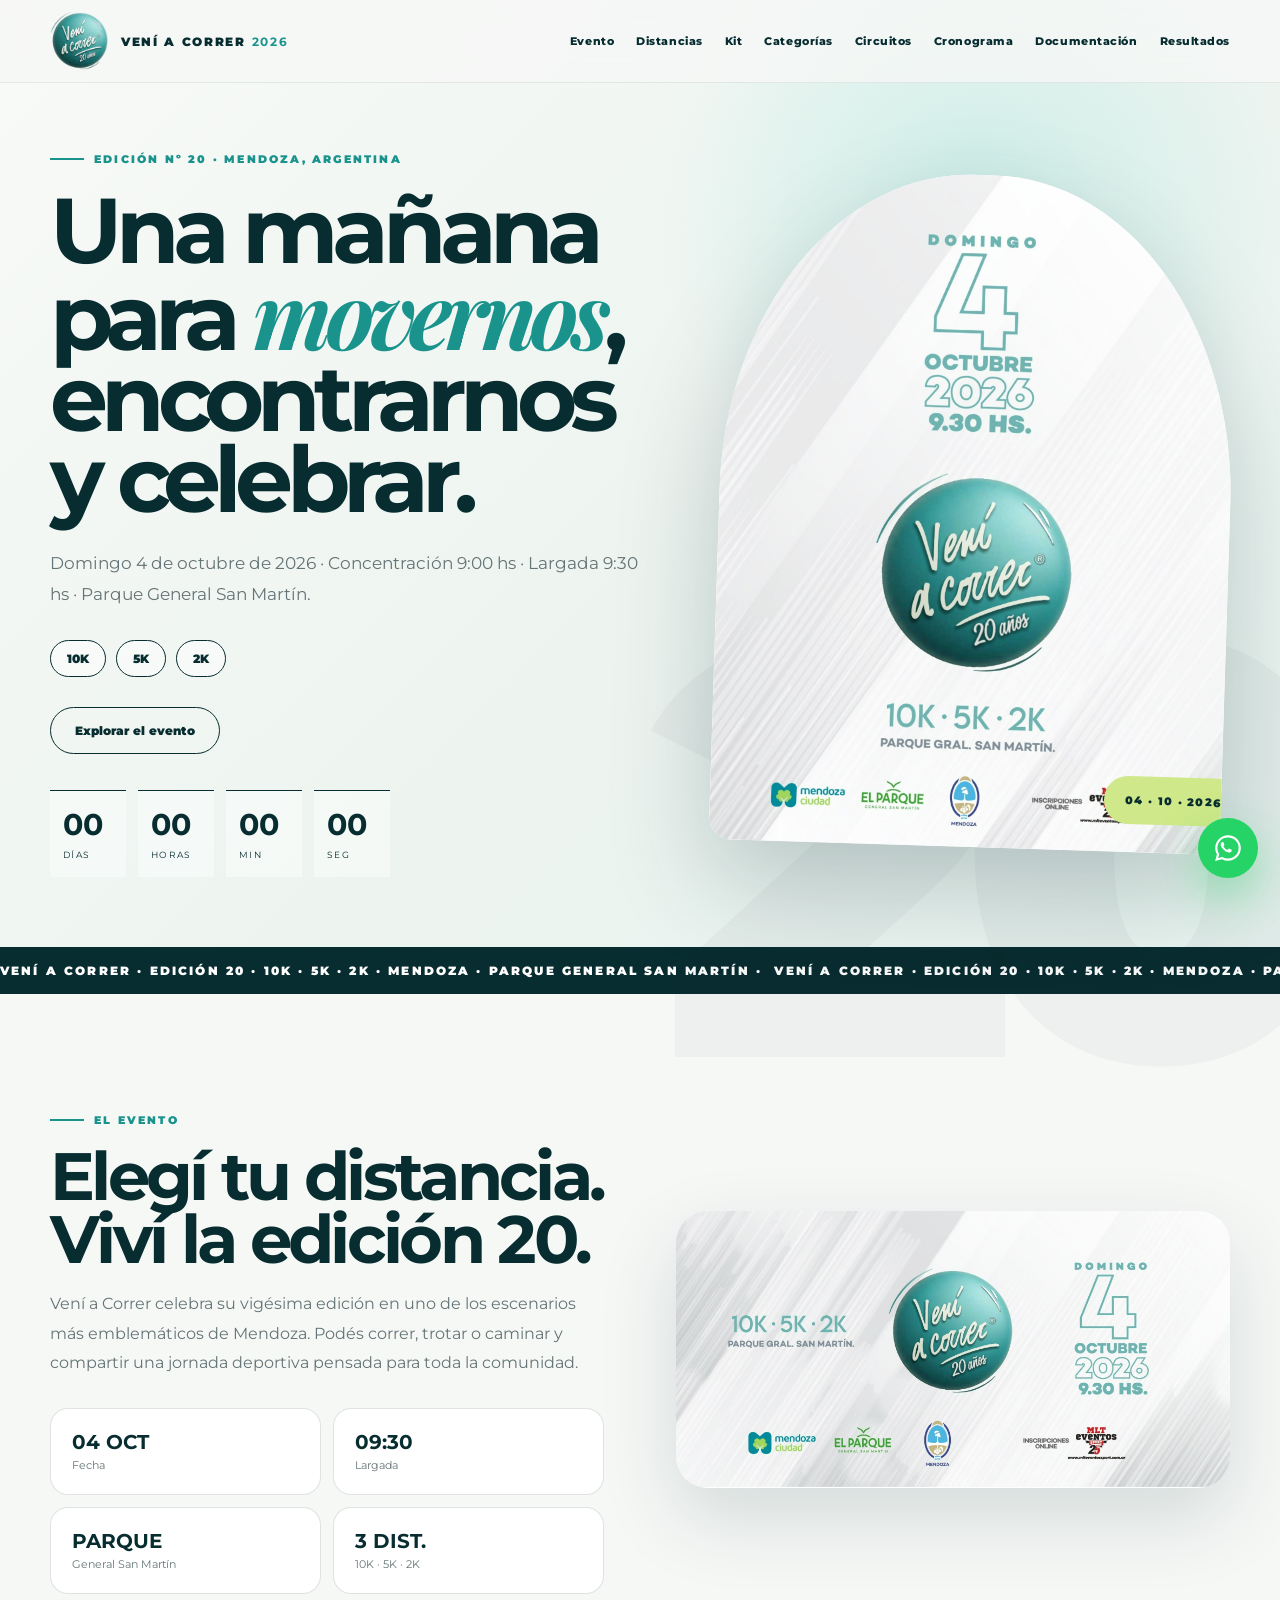
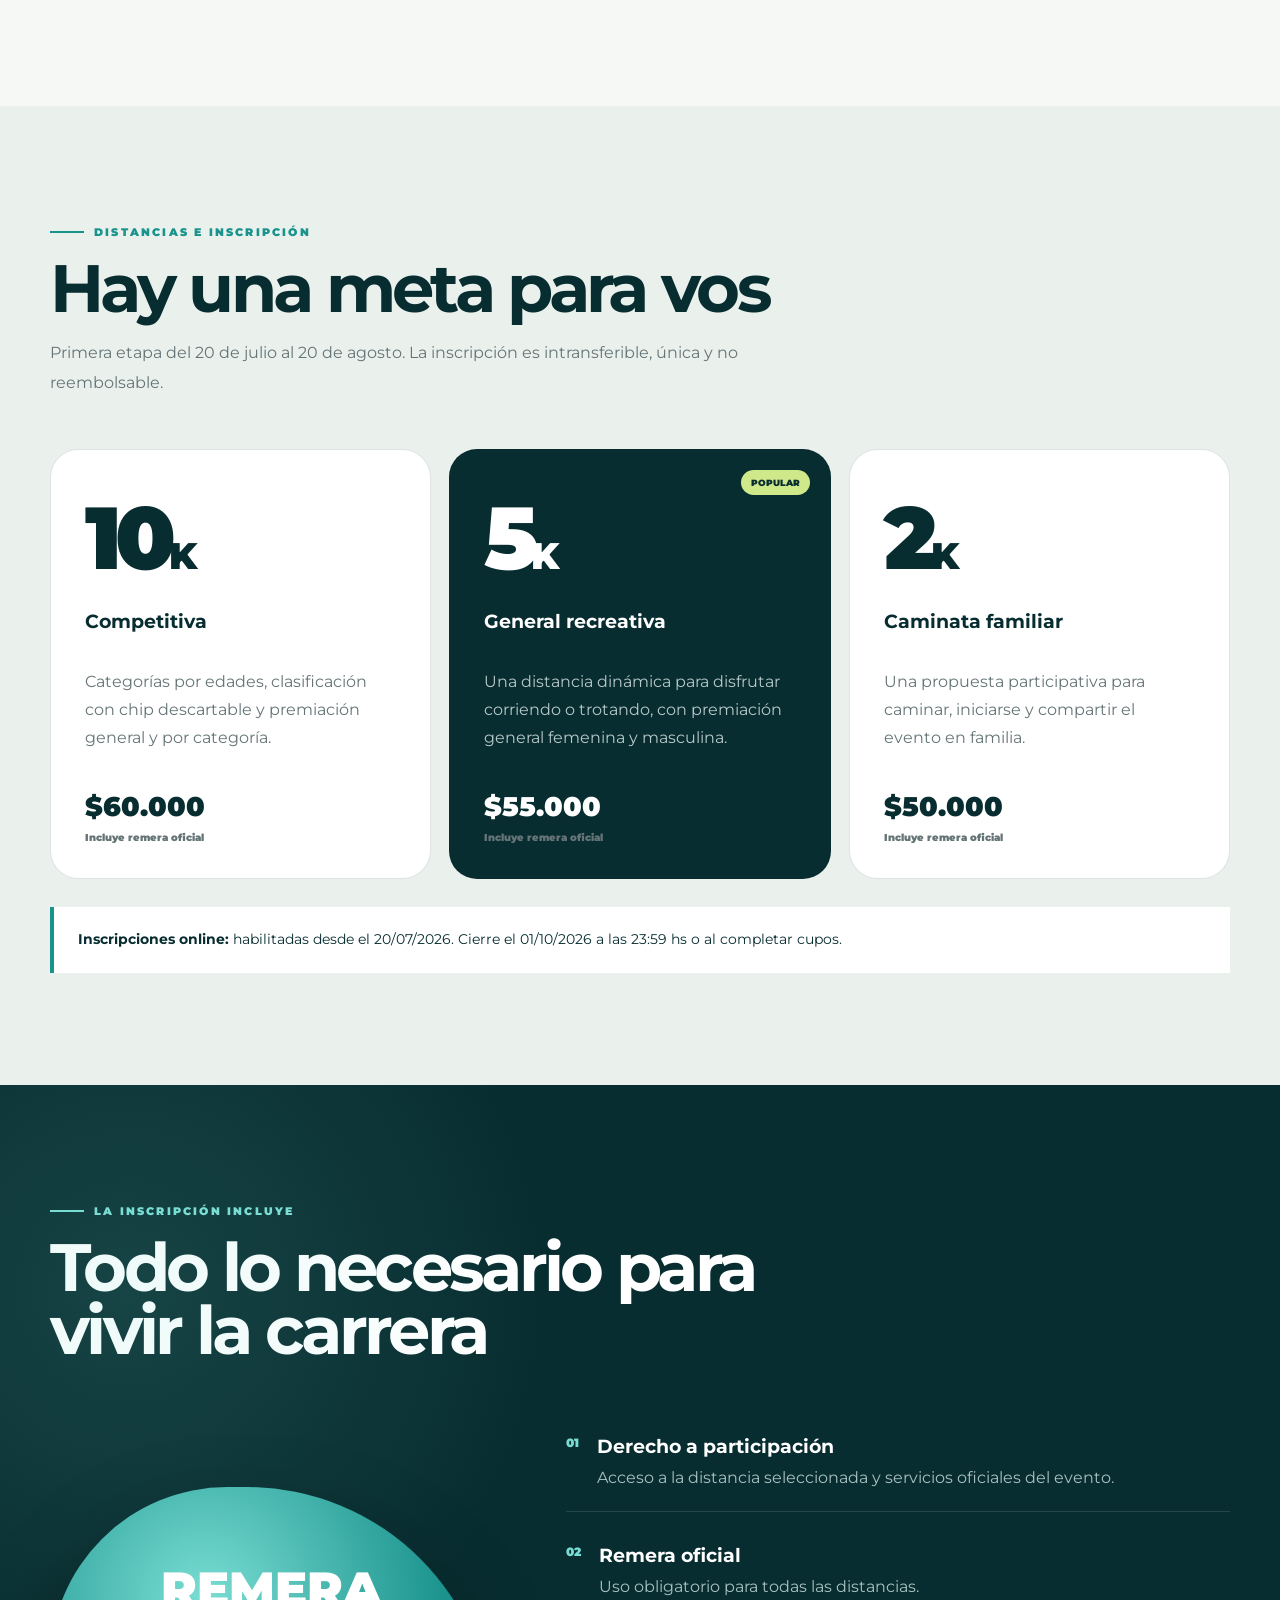
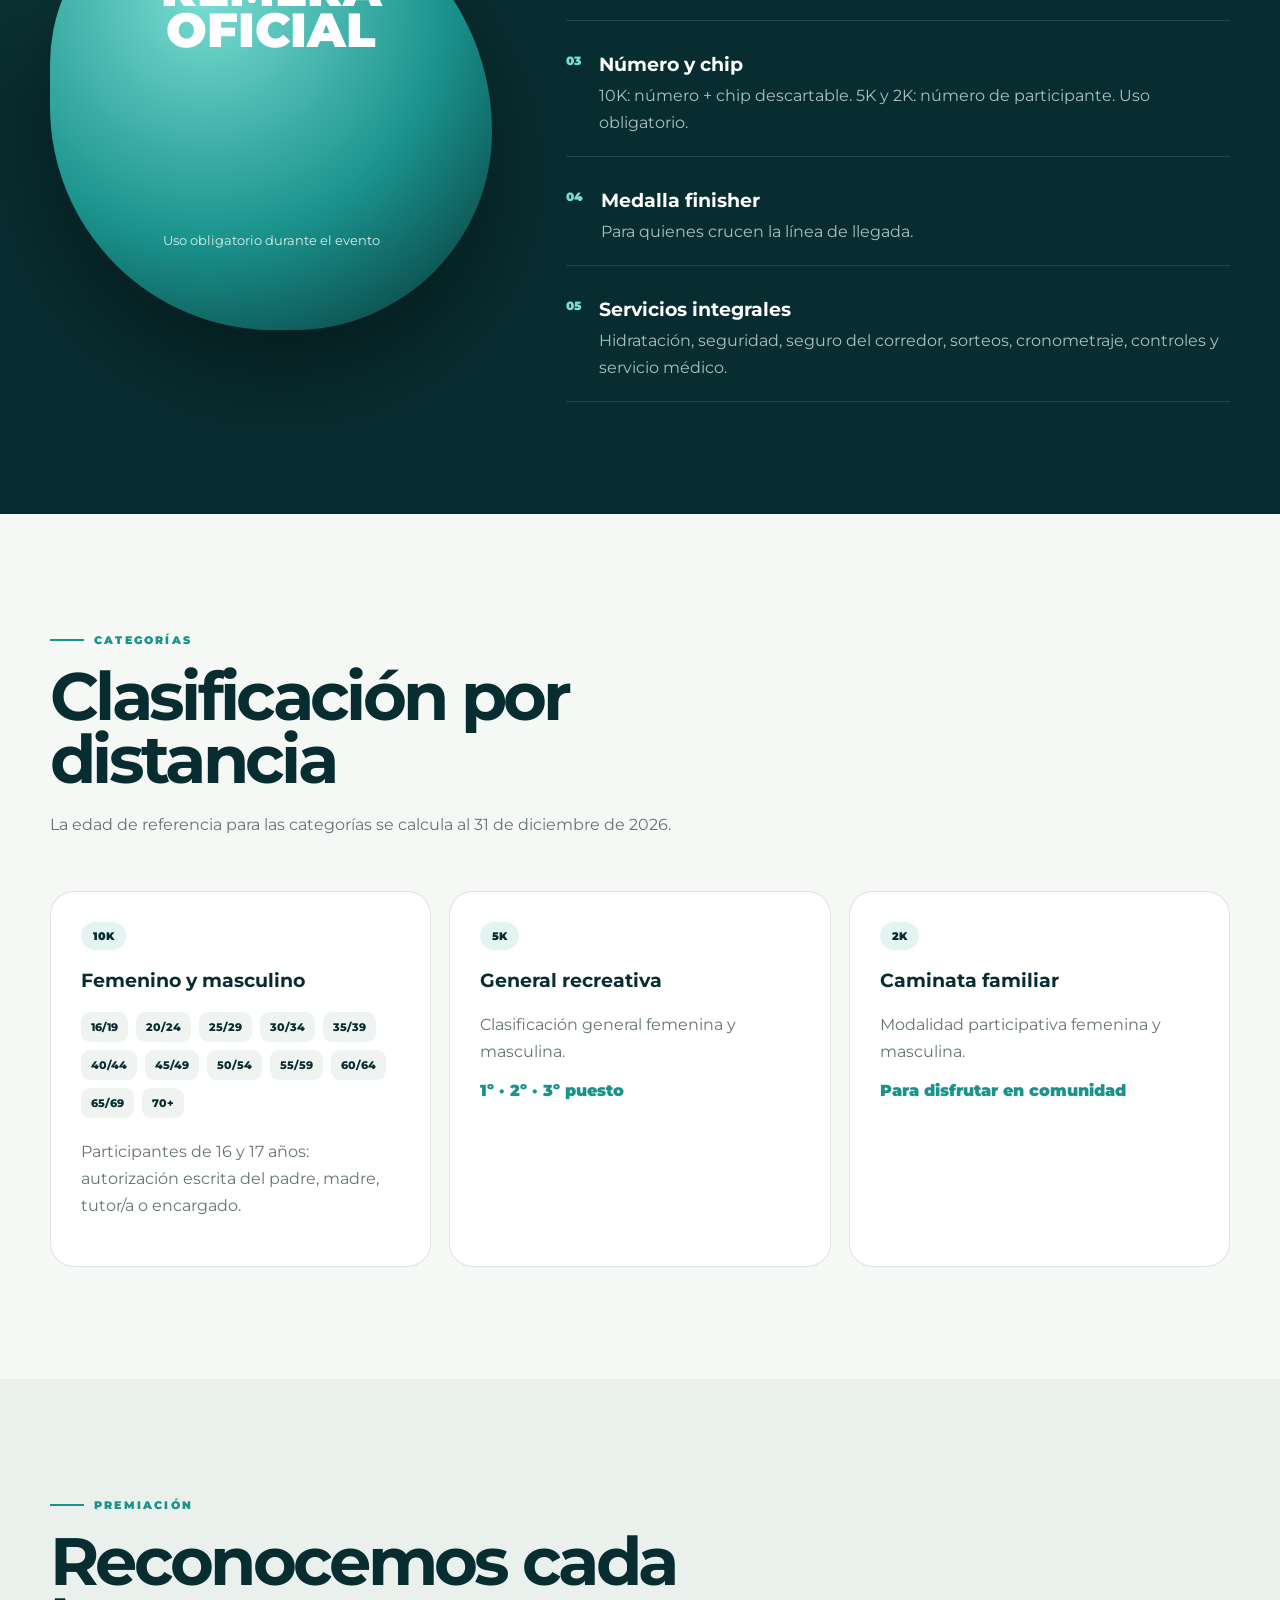
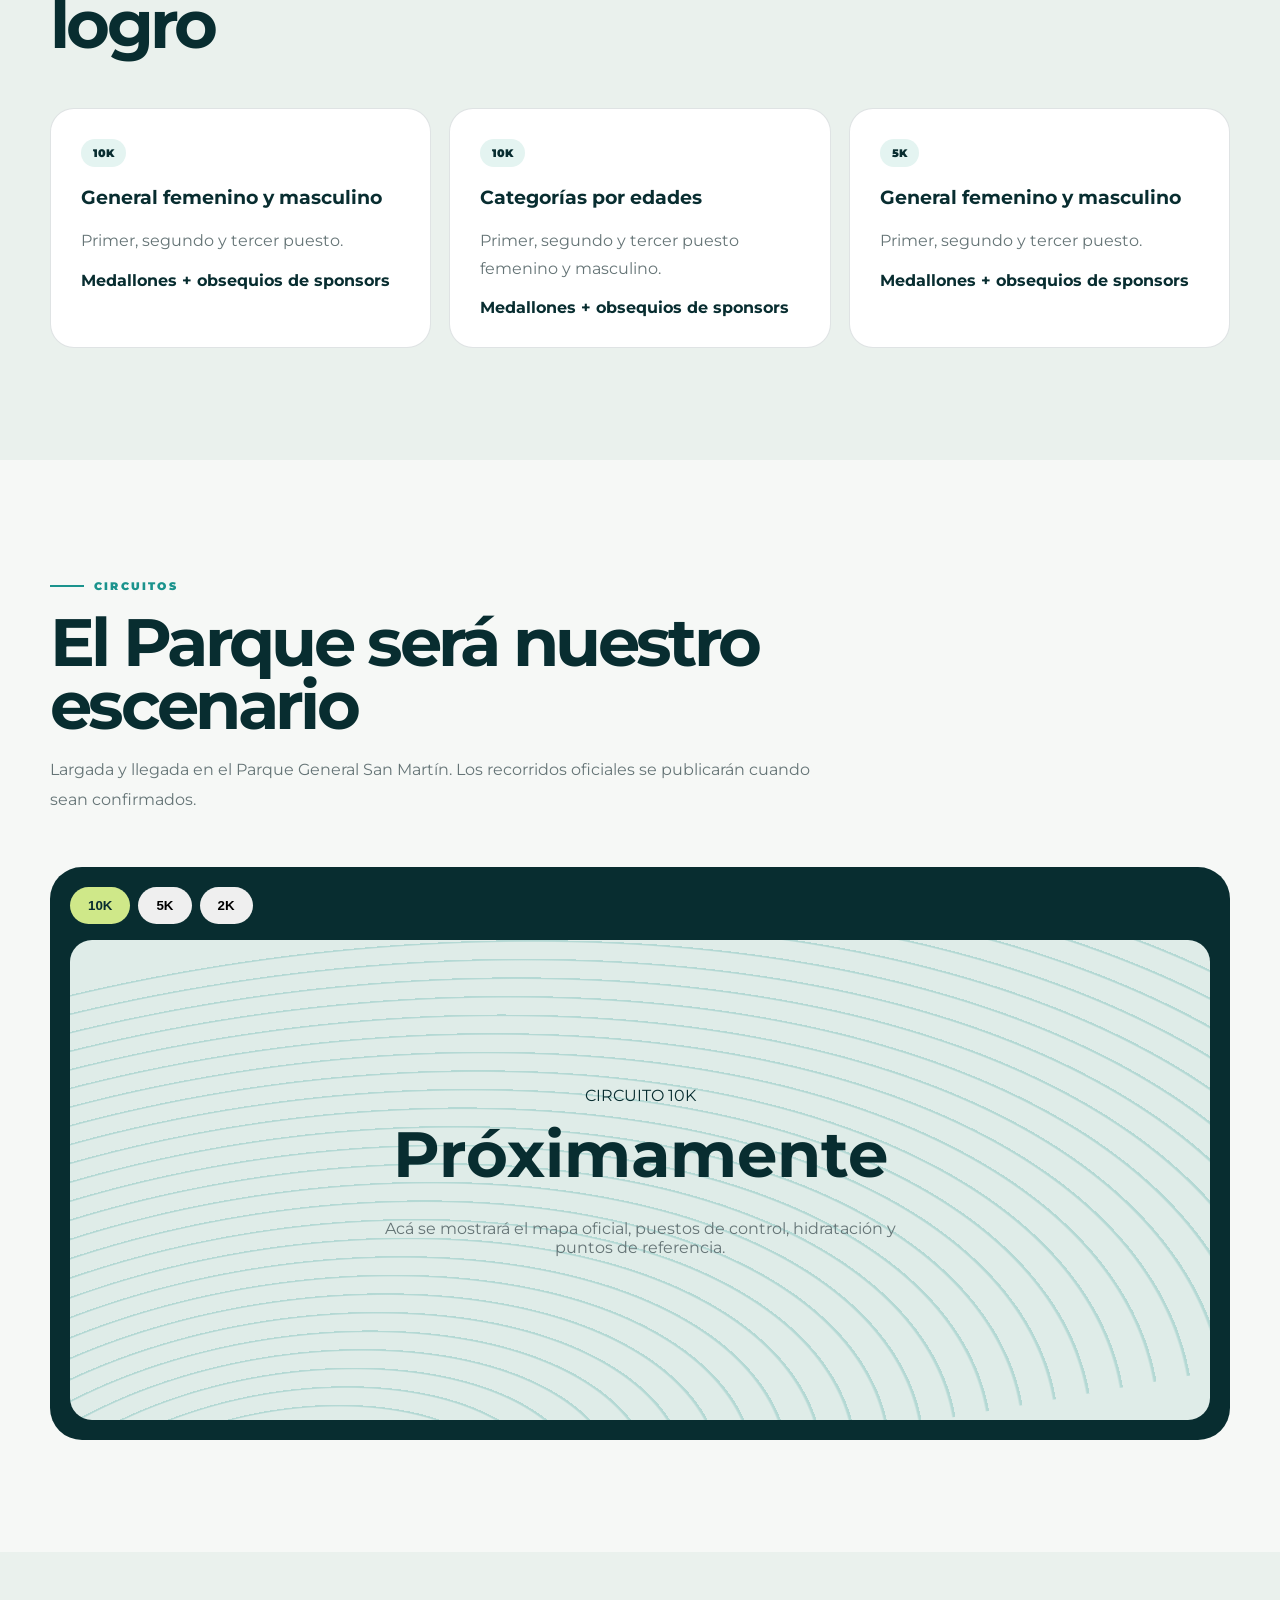
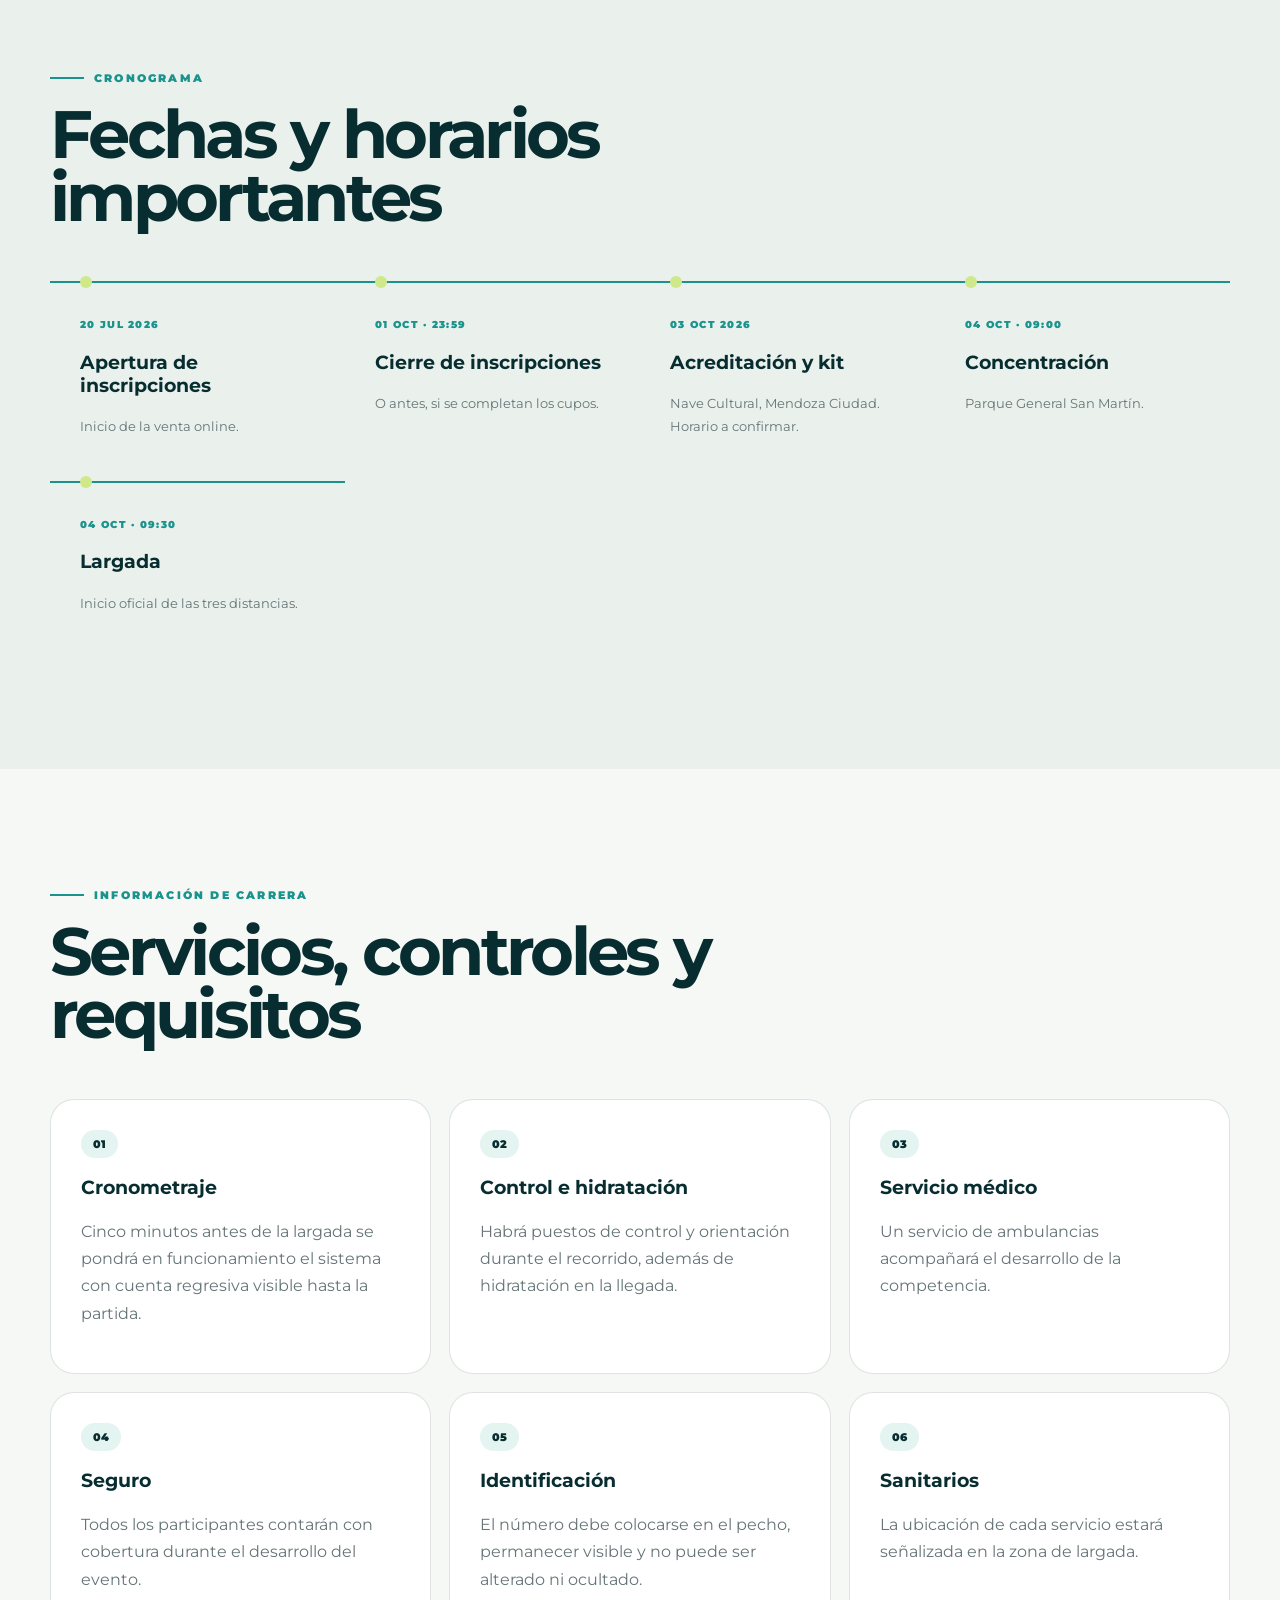
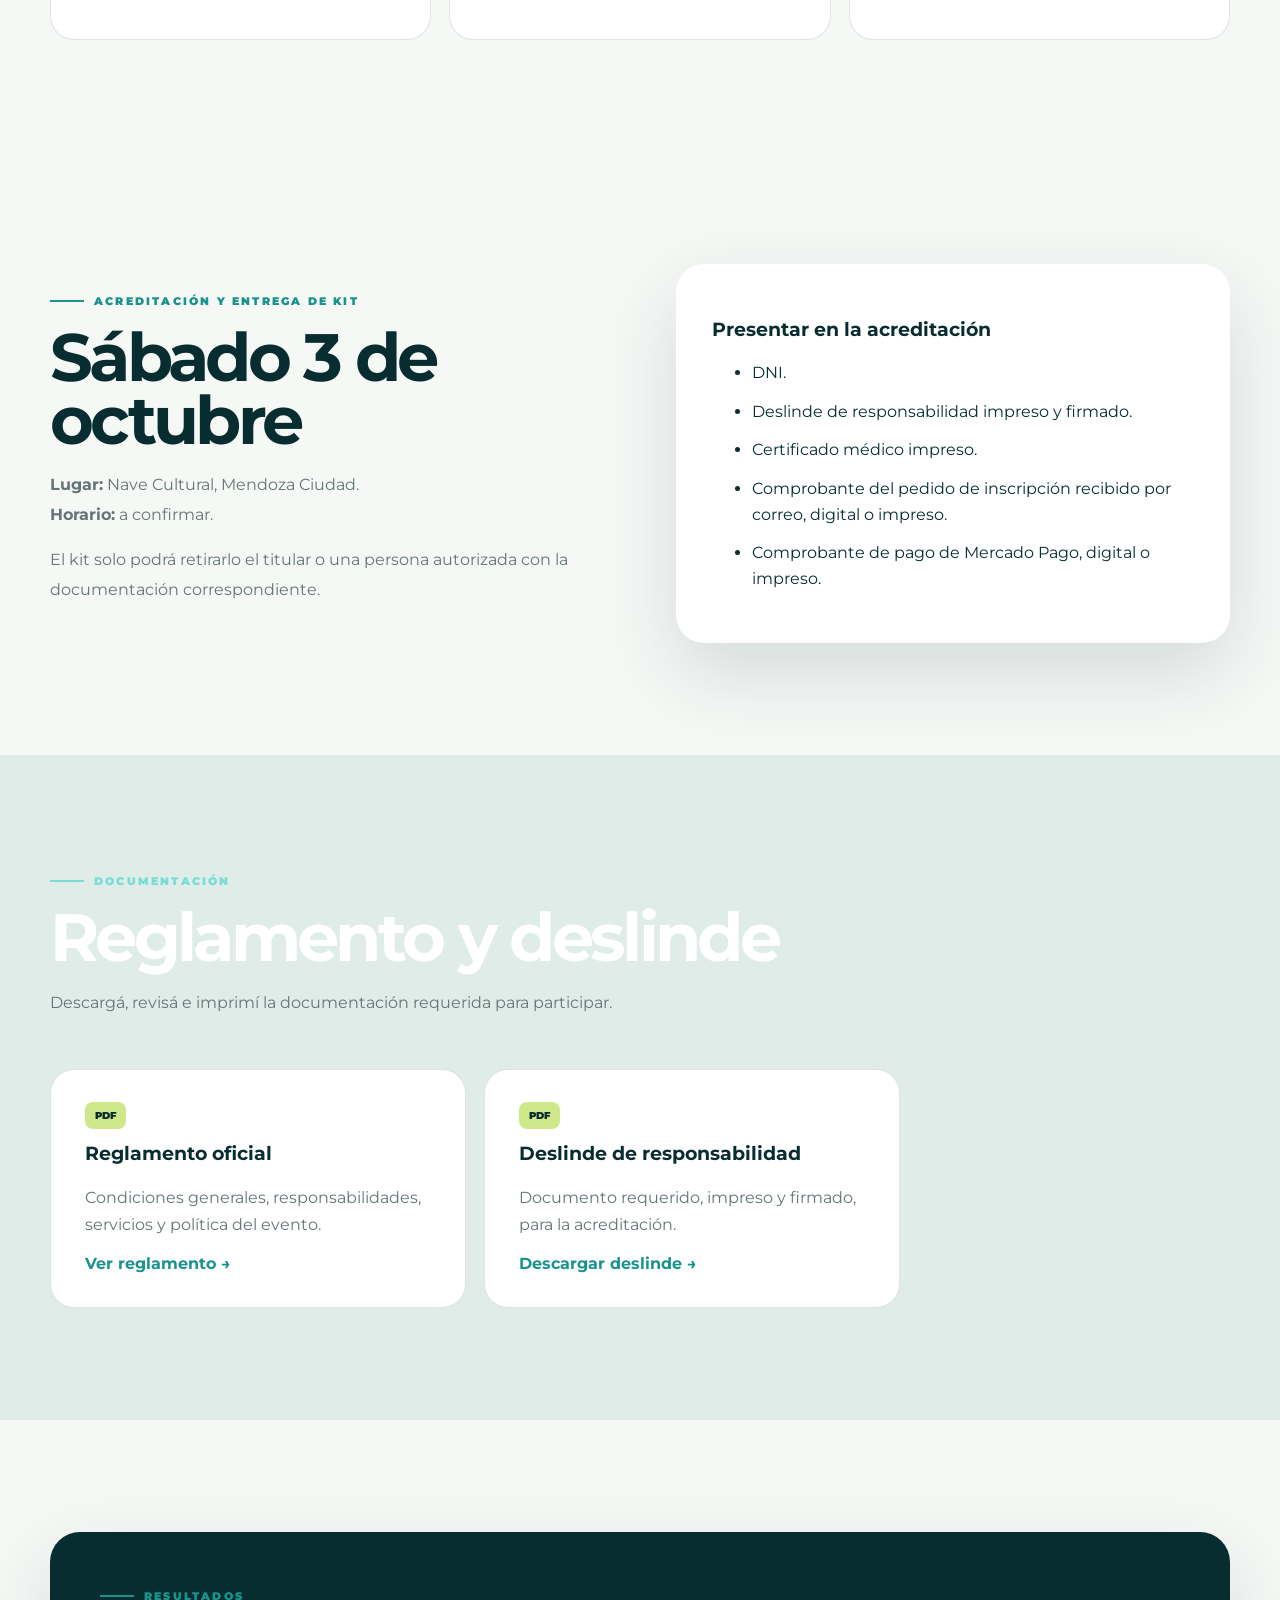
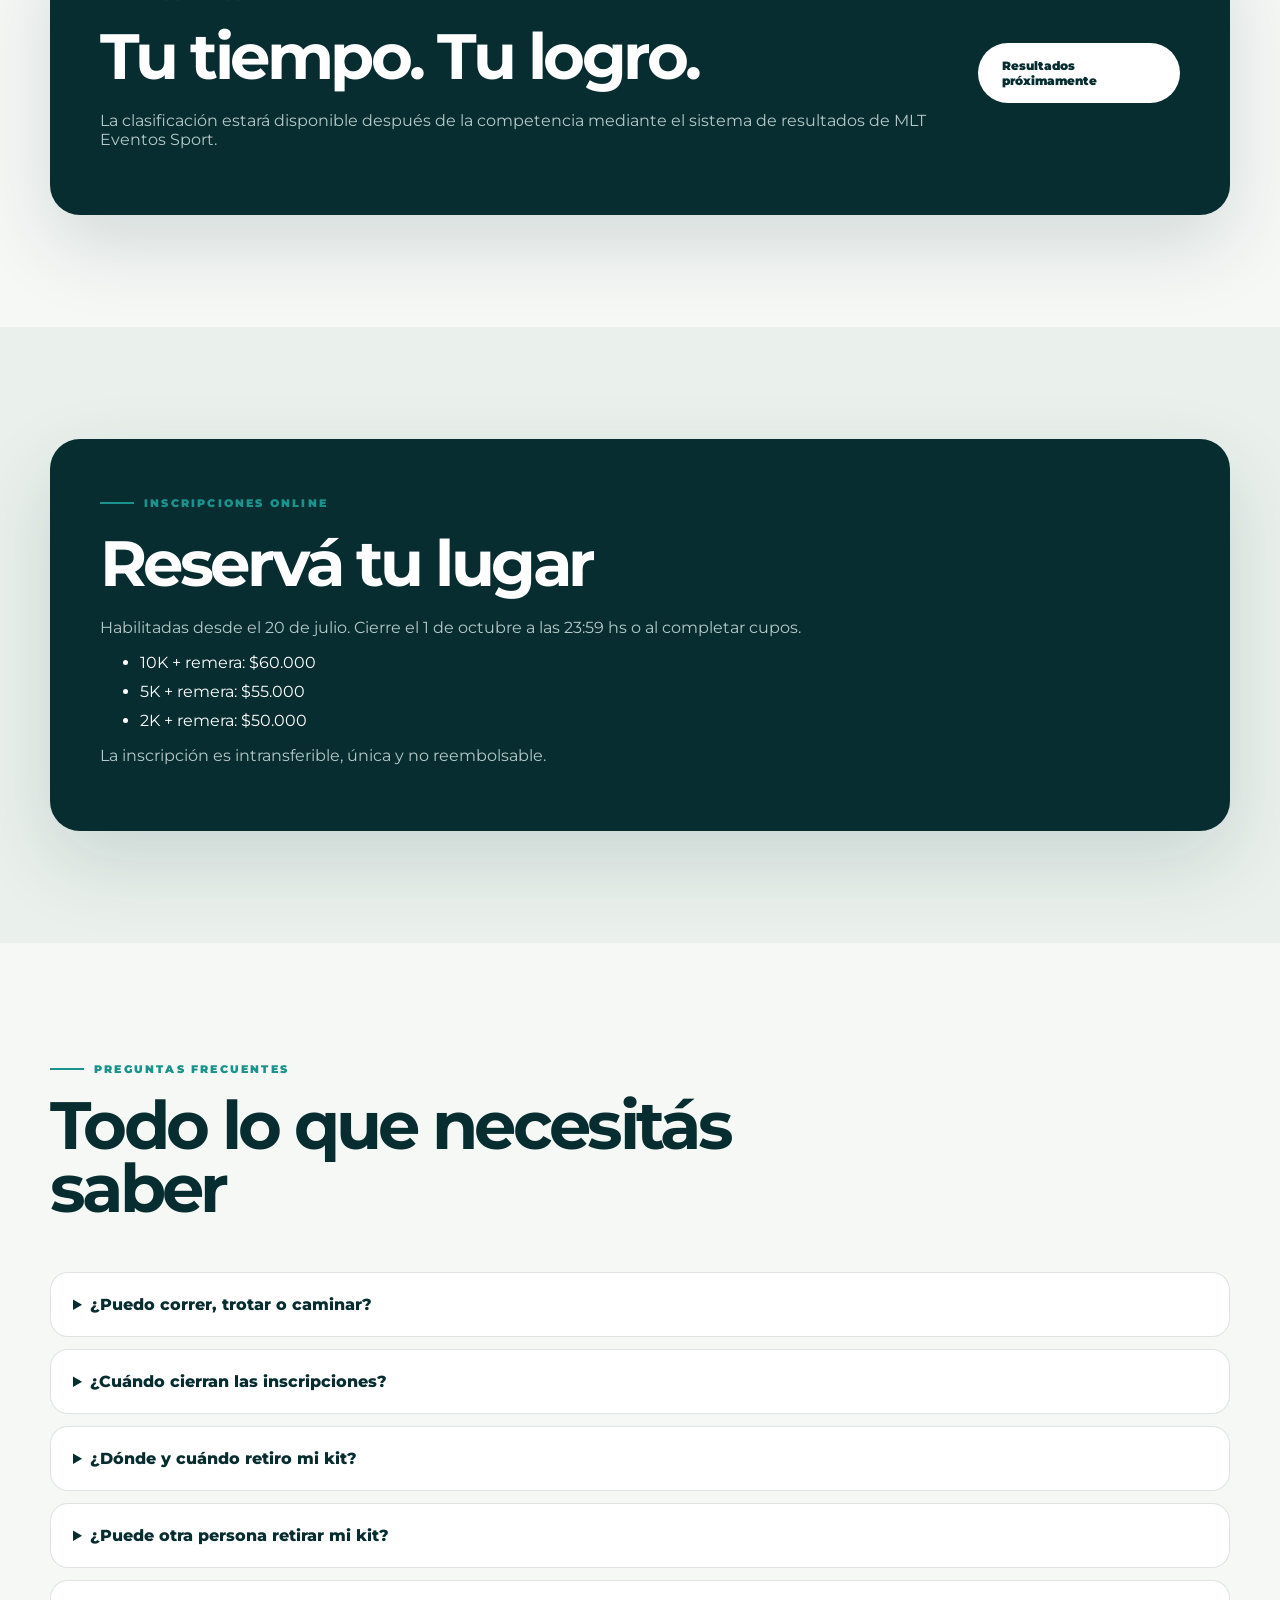
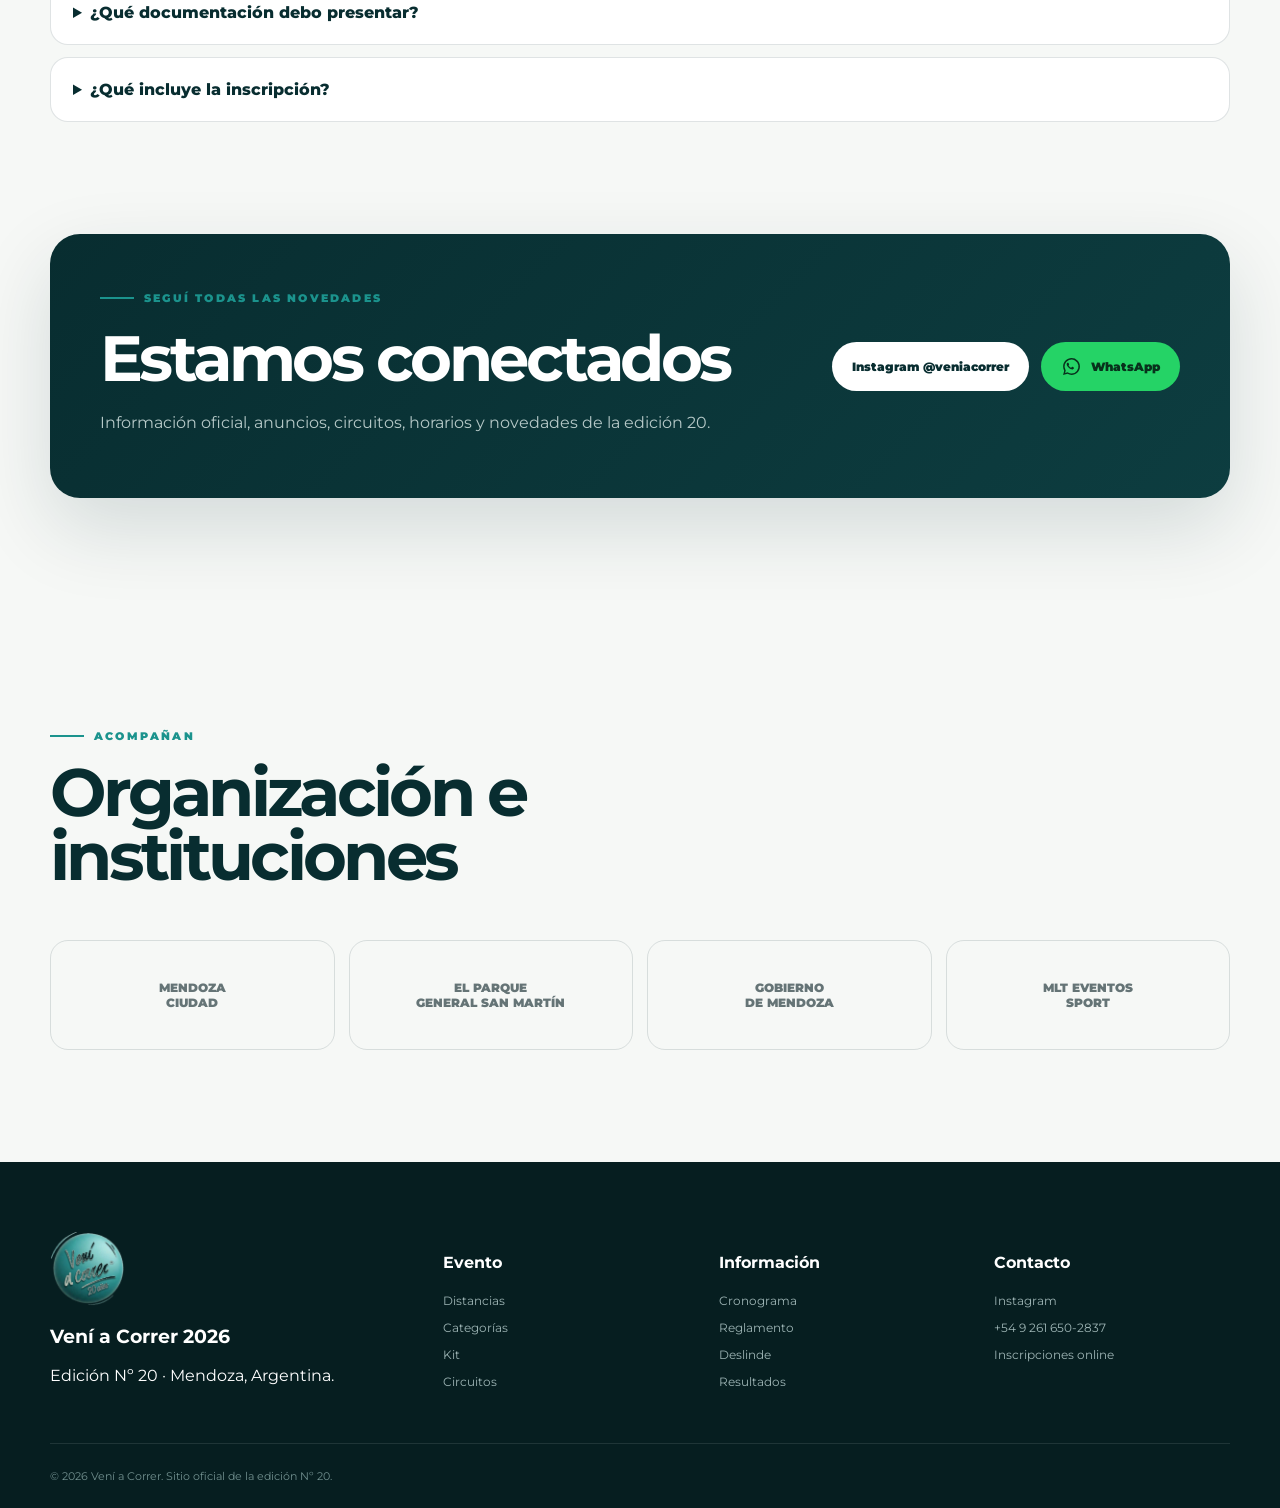
==== index.html @ 3a88c41c "Add files via upload" ====
<!doctype html>
<html lang="es-AR">
<head>
  <meta charset="UTF-8" />
  <meta name="viewport" content="width=device-width, initial-scale=1.0" />
  <meta name="theme-color" content="#147f7c" />
  <meta name="description" content="Vení a Correr 2026, edición 20 años. 10K, 5K y 2K en el Parque General San Martín, Mendoza. Domingo 4 de octubre, 9:30 hs." />
  <meta property="og:title" content="Vení a Correr 2026 — 20 años" />
  <meta property="og:description" content="10K · 5K · 2K — Parque General San Martín — 4 de octubre de 2026" />
  <meta property="og:image" content="assets/images/og-cover.jpg" />
  <meta property="og:type" content="website" />
  <link rel="icon" type="image/png" sizes="32x32" href="assets/images/favicon-32.png" />
  <link rel="apple-touch-icon" href="assets/images/apple-touch-icon.png" />
  <link rel="manifest" href="manifest.webmanifest" />
  <link rel="preconnect" href="https://fonts.googleapis.com" />
  <link rel="preconnect" href="https://fonts.gstatic.com" crossorigin />
  <link href="https://fonts.googleapis.com/css2?family=Montserrat:wght@400;500;600;700;800;900&family=Playfair+Display:ital,wght@1,700&display=swap" rel="stylesheet" />
  <link rel="stylesheet" href="styles.css?v=4" />
  <title>Vení a Correr 2026 | Edición 20 años</title>
  <script type="application/ld+json">
  {"@context":"https://schema.org","@type":"SportsEvent","name":"Vení a Correr 2026 — Edición 20 años","startDate":"2026-10-04T09:30:00-03:00","endDate":"2026-10-04T13:00:00-03:00","eventStatus":"https://schema.org/EventScheduled","eventAttendanceMode":"https://schema.org/OfflineEventAttendanceMode","location":{"@type":"Place","name":"Parque General San Martín","address":{"@type":"PostalAddress","addressLocality":"Mendoza","addressRegion":"Mendoza","addressCountry":"AR"}},"offers":{"@type":"Offer","url":"https://inscripciones.mlteventossport.com.ar/eventos/veni-a-correr-2026","availability":"https://schema.org/InStock","validFrom":"2026-07-20T00:00:00-03:00"},"description":"Carrera 10K, 5K y 2K en el Parque General San Martín, Mendoza."}
  </script>
</head>
<body>
  <div class="progress" id="scrollProgress"></div>
  <header class="site-header" id="inicio">
    <nav class="nav container" aria-label="Navegación principal">
      <a class="brand" href="#inicio" aria-label="Vení a Correr, inicio">
        <img src="assets/images/logo-evento-transparente.png" alt="Logo Vení a Correr 20 años" />
        <span>VENÍ A CORRER <b>2026</b></span>
      </a>
      <button class="nav-toggle" id="navToggle" aria-expanded="false" aria-controls="navMenu" aria-label="Abrir menú">☰</button>
      <div class="nav-menu" id="navMenu">
        <a href="#evento">Evento</a><a href="#distancias">Distancias</a><a href="#kit">Kit</a><a href="#categorias">Categorías</a><a href="#circuitos">Circuitos</a><a href="#cronograma">Cronograma</a><a href="#documentacion">Documentación</a><a href="#resultados">Resultados</a>
      </div>
    </nav>
  </header>

  <main>
    <section class="hero">
      <div class="hero-glow one"></div><div class="hero-glow two"></div>
      <div class="container hero-grid">
        <div class="hero-copy reveal">
          <span class="eyebrow">EDICIÓN Nº 20 · MENDOZA, ARGENTINA</span>
          <h1>Una mañana para <em>movernos</em>, encontrarnos y celebrar.</h1>
          <p class="lead">Domingo 4 de octubre de 2026 · Concentración 9:00 hs · Largada 9:30 hs · Parque General San Martín.</p>
          <div class="hero-badges"><span>10K</span><span>5K</span><span>2K</span></div>
          <div class="hero-actions"><a class="btn btn-ghost" href="#informacion">Explorar el evento</a></div>
          <div class="countdown" id="countdown" aria-label="Cuenta regresiva"></div>
        </div>
        <div class="hero-art reveal">
          <div class="poster-wrap"><img src="assets/images/flyer-vertical.jpg" alt="Flyer oficial Vení a Correr 2026" /><span class="poster-chip">04 · 10 · 2026</span></div>
        </div>
      </div>
    </section>

    <section class="ticker" aria-hidden="true"><div>VENÍ A CORRER · EDICIÓN 20 · 10K · 5K · 2K · MENDOZA · PARQUE GENERAL SAN MARTÍN ·&nbsp; VENÍ A CORRER · EDICIÓN 20 · 10K · 5K · 2K · MENDOZA · PARQUE GENERAL SAN MARTÍN ·&nbsp;</div></section>

    <section class="section" id="evento">
      <div class="container split">
        <div class="section-copy reveal"><span class="eyebrow">EL EVENTO</span><h2>Elegí tu distancia.<br>Viví la edición 20.</h2><p>Vení a Correr celebra su vigésima edición en uno de los escenarios más emblemáticos de Mendoza. Podés correr, trotar o caminar y compartir una jornada deportiva pensada para toda la comunidad.</p><div class="info-grid"><article><b>04 OCT</b><span>Fecha</span></article><article><b>09:30</b><span>Largada</span></article><article><b>PARQUE</b><span>General San Martín</span></article><article><b>3 DIST.</b><span>10K · 5K · 2K</span></article></div></div>
        <div class="visual-card reveal"><img src="assets/images/flyer-horizontal.jpg" alt="Banner oficial del evento" /></div>
      </div>
    </section>

    <section class="section soft" id="distancias">
      <div class="container"><div class="section-head reveal"><span class="eyebrow">DISTANCIAS E INSCRIPCIÓN</span><h2>Hay una meta para vos</h2><p>Primera etapa del 20 de julio al 20 de agosto. La inscripción es intransferible, única y no reembolsable.</p></div>
        <div class="distance-grid">
          <article class="distance-card reveal"><div class="distance-number">10<span>K</span></div><h3>Competitiva</h3><p>Categorías por edades, clasificación con chip descartable y premiación general y por categoría.</p><div class="price">$60.000 <small>Incluye remera oficial</small></div></article>
          <article class="distance-card featured reveal"><span class="popular">POPULAR</span><div class="distance-number">5<span>K</span></div><h3>General recreativa</h3><p>Una distancia dinámica para disfrutar corriendo o trotando, con premiación general femenina y masculina.</p><div class="price">$55.000 <small>Incluye remera oficial</small></div></article>
          <article class="distance-card reveal"><div class="distance-number">2<span>K</span></div><h3>Caminata familiar</h3><p>Una propuesta participativa para caminar, iniciarse y compartir el evento en familia.</p><div class="price">$50.000 <small>Incluye remera oficial</small></div></article>
        </div>
        <div class="registration-note reveal"><strong>Inscripciones online:</strong> habilitadas desde el 20/07/2026. Cierre el 01/10/2026 a las 23:59 hs o al completar cupos.</div>
      </div>
    </section>

    <section class="section dark" id="kit">
      <div class="container"><div class="section-head light reveal"><span class="eyebrow">LA INSCRIPCIÓN INCLUYE</span><h2>Todo lo necesario para vivir la carrera</h2></div>
        <div class="kit-grid">
          <div class="kit-visual reveal"><div class="shirt-placeholder"><span>REMERA<br>OFICIAL</span><small>Uso obligatorio durante el evento</small></div></div>
          <div class="kit-list reveal">
            <article><span>01</span><div><h3>Derecho a participación</h3><p>Acceso a la distancia seleccionada y servicios oficiales del evento.</p></div></article>
            <article><span>02</span><div><h3>Remera oficial</h3><p>Uso obligatorio para todas las distancias.</p></div></article>
            <article><span>03</span><div><h3>Número y chip</h3><p>10K: número + chip descartable. 5K y 2K: número de participante. Uso obligatorio.</p></div></article>
            <article><span>04</span><div><h3>Medalla finisher</h3><p>Para quienes crucen la línea de llegada.</p></div></article>
            <article><span>05</span><div><h3>Servicios integrales</h3><p>Hidratación, seguridad, seguro del corredor, sorteos, cronometraje, controles y servicio médico.</p></div></article>
          </div>
        </div>
      </div>
    </section>

    <section class="section" id="categorias">
      <div class="container"><div class="section-head reveal"><span class="eyebrow">CATEGORÍAS</span><h2>Clasificación por distancia</h2><p>La edad de referencia para las categorías se calcula al 31 de diciembre de 2026.</p></div>
        <div class="category-grid">
          <article class="category-card reveal"><span class="category-km">10K</span><h3>Femenino y masculino</h3><div class="age-chips"><span>16/19</span><span>20/24</span><span>25/29</span><span>30/34</span><span>35/39</span><span>40/44</span><span>45/49</span><span>50/54</span><span>55/59</span><span>60/64</span><span>65/69</span><span>70+</span></div><p>Participantes de 16 y 17 años: autorización escrita del padre, madre, tutor/a o encargado.</p></article>
          <article class="category-card reveal"><span class="category-km">5K</span><h3>General recreativa</h3><p>Clasificación general femenina y masculina.</p><div class="prize-mini">1º · 2º · 3º puesto</div></article>
          <article class="category-card reveal"><span class="category-km">2K</span><h3>Caminata familiar</h3><p>Modalidad participativa femenina y masculina.</p><div class="prize-mini">Para disfrutar en comunidad</div></article>
        </div>
      </div>
    </section>

    <section class="section soft" id="premiacion"><div class="container"><div class="section-head reveal"><span class="eyebrow">PREMIACIÓN</span><h2>Reconocemos cada logro</h2></div><div class="award-grid">
      <article class="reveal"><span>10K</span><h3>General femenino y masculino</h3><p>Primer, segundo y tercer puesto.</p><strong>Medallones + obsequios de sponsors</strong></article>
      <article class="reveal"><span>10K</span><h3>Categorías por edades</h3><p>Primer, segundo y tercer puesto femenino y masculino.</p><strong>Medallones + obsequios de sponsors</strong></article>
      <article class="reveal"><span>5K</span><h3>General femenino y masculino</h3><p>Primer, segundo y tercer puesto.</p><strong>Medallones + obsequios de sponsors</strong></article>
    </div></div></section>

    <section class="section" id="circuitos"><div class="container"><div class="section-head reveal"><span class="eyebrow">CIRCUITOS</span><h2>El Parque será nuestro escenario</h2><p>Largada y llegada en el Parque General San Martín. Los recorridos oficiales se publicarán cuando sean confirmados.</p></div>
      <div class="route-panel reveal"><div class="route-tabs"><button class="active" data-route="10K">10K</button><button data-route="5K">5K</button><button data-route="2K">2K</button></div><div class="route-map"><div class="map-lines"></div><div class="route-content"><span id="routeLabel">CIRCUITO 10K</span><h3>Próximamente</h3><p>Acá se mostrará el mapa oficial, puestos de control, hidratación y puntos de referencia.</p></div></div></div>
    </div></section>

    <section class="section soft" id="cronograma"><div class="container"><div class="section-head reveal"><span class="eyebrow">CRONOGRAMA</span><h2>Fechas y horarios importantes</h2></div><div class="timeline">
      <article class="reveal"><time>20 JUL 2026</time><h3>Apertura de inscripciones</h3><p>Inicio de la venta online.</p></article>
      <article class="reveal"><time>01 OCT · 23:59</time><h3>Cierre de inscripciones</h3><p>O antes, si se completan los cupos.</p></article>
      <article class="reveal"><time>03 OCT 2026</time><h3>Acreditación y kit</h3><p>Nave Cultural, Mendoza Ciudad. Horario a confirmar.</p></article>
      <article class="reveal"><time>04 OCT · 09:00</time><h3>Concentración</h3><p>Parque General San Martín.</p></article>
      <article class="reveal"><time>04 OCT · 09:30</time><h3>Largada</h3><p>Inicio oficial de las tres distancias.</p></article>
    </div></div></section>

    <section class="section" id="informacion"><div class="container"><div class="section-head reveal"><span class="eyebrow">INFORMACIÓN DE CARRERA</span><h2>Servicios, controles y requisitos</h2></div><div class="feature-grid">
      <article class="reveal"><span>01</span><h3>Cronometraje</h3><p>Cinco minutos antes de la largada se pondrá en funcionamiento el sistema con cuenta regresiva visible hasta la partida.</p></article>
      <article class="reveal"><span>02</span><h3>Control e hidratación</h3><p>Habrá puestos de control y orientación durante el recorrido, además de hidratación en la llegada.</p></article>
      <article class="reveal"><span>03</span><h3>Servicio médico</h3><p>Un servicio de ambulancias acompañará el desarrollo de la competencia.</p></article>
      <article class="reveal"><span>04</span><h3>Seguro</h3><p>Todos los participantes contarán con cobertura durante el desarrollo del evento.</p></article>
      <article class="reveal"><span>05</span><h3>Identificación</h3><p>El número debe colocarse en el pecho, permanecer visible y no puede ser alterado ni ocultado.</p></article>
      <article class="reveal"><span>06</span><h3>Sanitarios</h3><p>La ubicación de cada servicio estará señalizada en la zona de largada.</p></article>
    </div></div></section>

    <section class="section accreditation"><div class="container split"><div class="section-copy reveal"><span class="eyebrow">ACREDITACIÓN Y ENTREGA DE KIT</span><h2>Sábado 3 de octubre</h2><p><strong>Lugar:</strong> Nave Cultural, Mendoza Ciudad.<br><strong>Horario:</strong> a confirmar.</p><p>El kit solo podrá retirarlo el titular o una persona autorizada con la documentación correspondiente.</p></div><div class="checklist reveal"><h3>Presentar en la acreditación</h3><ul><li>DNI.</li><li>Deslinde de responsabilidad impreso y firmado.</li><li>Certificado médico impreso.</li><li>Comprobante del pedido de inscripción recibido por correo, digital o impreso.</li><li>Comprobante de pago de Mercado Pago, digital o impreso.</li></ul></div></div></section>

    <section class="section documents" id="documentacion"><div class="container"><div class="section-head light reveal"><span class="eyebrow">DOCUMENTACIÓN</span><h2>Reglamento y deslinde</h2><p>Descargá, revisá e imprimí la documentación requerida para participar.</p></div><div class="document-grid two-docs">
      <a class="doc-card reveal" href="docs/reglamento.pdf" target="_blank" rel="noopener"><span>PDF</span><h3>Reglamento oficial</h3><p>Condiciones generales, responsabilidades, servicios y política del evento.</p><strong>Ver reglamento →</strong></a>
      <a class="doc-card reveal" href="docs/deslinde.pdf" target="_blank" rel="noopener"><span>PDF</span><h3>Deslinde de responsabilidad</h3><p>Documento requerido, impreso y firmado, para la acreditación.</p><strong>Descargar deslinde →</strong></a>
    </div></div></section>

    <section class="section" id="resultados"><div class="container results-card reveal"><div><span class="eyebrow">RESULTADOS</span><h2>Tu tiempo. Tu logro.</h2><p>La clasificación estará disponible después de la competencia mediante el sistema de resultados de MLT Eventos Sport.</p></div><a class="btn btn-light" href="#" aria-disabled="true">Resultados próximamente</a></div></section>

    <section class="section soft" id="inscripciones"><div class="container registration reveal"><div><span class="eyebrow">INSCRIPCIONES ONLINE</span><h2>Reservá tu lugar</h2><p>Habilitadas desde el 20 de julio. Cierre el 1 de octubre a las 23:59 hs o al completar cupos.</p><ul><li>10K + remera: $60.000</li><li>5K + remera: $55.000</li><li>2K + remera: $50.000</li></ul><p class="legal-note">La inscripción es intransferible, única y no reembolsable.</p></div></div></section>

    <section class="section" id="faq"><div class="container"><div class="section-head reveal"><span class="eyebrow">PREGUNTAS FRECUENTES</span><h2>Todo lo que necesitás saber</h2></div><div class="faq-list">
      <details class="reveal"><summary>¿Puedo correr, trotar o caminar?</summary><p>Sí. La distancia es elegida por cada participante y puede completarse corriendo, trotando o caminando.</p></details>
      <details class="reveal"><summary>¿Cuándo cierran las inscripciones?</summary><p>El 1 de octubre de 2026 a las 23:59 hs o antes si se completan los cupos.</p></details>
      <details class="reveal"><summary>¿Dónde y cuándo retiro mi kit?</summary><p>El sábado 3 de octubre en la Nave Cultural, Mendoza Ciudad. El horario será confirmado por la organización.</p></details>
      <details class="reveal"><summary>¿Puede otra persona retirar mi kit?</summary><p>Sí, con autorización y toda la documentación correspondiente del titular.</p></details>
      <details class="reveal"><summary>¿Qué documentación debo presentar?</summary><p>DNI, deslinde firmado, certificado médico, comprobante del pedido de inscripción y comprobante de pago.</p></details>
      <details class="reveal"><summary>¿Qué incluye la inscripción?</summary><p>Participación, remera oficial, número, chip descartable para 10K, medalla finisher, hidratación, seguridad, seguro, sorteos, cronometraje, controles y servicio médico.</p></details>
    </div></div></section>

    <section class="section social-section"><div class="container social-card reveal"><div><span class="eyebrow">SEGUÍ TODAS LAS NOVEDADES</span><h2>Estamos conectados</h2><p>Información oficial, anuncios, circuitos, horarios y novedades de la edición 20.</p></div><div class="social-actions"><a class="instagram-btn" href="https://www.instagram.com/veniacorrer/" target="_blank" rel="noopener">Instagram @veniacorrer</a><a class="whatsapp-btn-inline" href="https://wa.me/5492616502837?text=Hola%2C%20quiero%20informaci%C3%B3n%20sobre%20Ven%C3%AD%20a%20Correr%202026" target="_blank" rel="noopener"><svg viewBox="0 0 32 32" aria-hidden="true"><path fill="currentColor" d="M19.11 17.38c-.27-.14-1.59-.78-1.84-.87-.25-.09-.43-.14-.61.14-.18.27-.7.87-.86 1.05-.16.18-.32.2-.59.07-.27-.14-1.14-.42-2.17-1.34-.8-.71-1.34-1.59-1.5-1.86-.16-.27-.02-.42.12-.55.12-.12.27-.32.41-.48.14-.16.18-.27.27-.45.09-.18.05-.34-.02-.48-.07-.14-.61-1.48-.84-2.03-.22-.53-.45-.46-.61-.47h-.52c-.18 0-.48.07-.73.34-.25.27-.96.94-.96 2.29s.98 2.66 1.12 2.84c.14.18 1.93 2.95 4.68 4.14.65.28 1.16.45 1.56.58.66.21 1.26.18 1.73.11.53-.08 1.59-.65 1.82-1.28.23-.63.23-1.17.16-1.28-.07-.11-.25-.18-.52-.32z"/><path fill="currentColor" d="M16.03 3.2c-7.06 0-12.8 5.73-12.8 12.79 0 2.25.59 4.45 1.71 6.38L3.12 29l6.79-1.78a12.77 12.77 0 0 0 6.12 1.56h.01c7.05 0 12.79-5.74 12.79-12.8 0-3.42-1.33-6.63-3.75-9.05A12.7 12.7 0 0 0 16.03 3.2zm0 23.42h-.01a10.6 10.6 0 0 1-5.41-1.48l-.39-.23-4.03 1.06 1.08-3.93-.25-.4a10.62 10.62 0 1 1 9.01 4.98z"/></svg><span>WhatsApp</span></a></div></div></section>

    <section class="section sponsors"><div class="container"><div class="section-head reveal"><span class="eyebrow">ACOMPAÑAN</span><h2>Organización e instituciones</h2></div><div class="sponsor-row"><span>MENDOZA<br>CIUDAD</span><span>EL PARQUE<br>GENERAL SAN MARTÍN</span><span>GOBIERNO<br>DE MENDOZA</span><span>MLT EVENTOS<br>SPORT</span></div></div></section>
  </main>

  <footer><div class="container footer-grid"><div><img src="assets/images/logo-evento-transparente.png" alt="Vení a Correr"><h3>Vení a Correr 2026</h3><p>Edición Nº 20 · Mendoza, Argentina.</p></div><div><h4>Evento</h4><a href="#distancias">Distancias</a><a href="#categorias">Categorías</a><a href="#kit">Kit</a><a href="#circuitos">Circuitos</a></div><div><h4>Información</h4><a href="#cronograma">Cronograma</a><a href="#documentacion">Reglamento</a><a href="#documentacion">Deslinde</a><a href="#resultados">Resultados</a></div><div><h4>Contacto</h4><a href="https://www.instagram.com/veniacorrer/" target="_blank" rel="noopener">Instagram</a><a href="https://wa.me/5492616502837" target="_blank" rel="noopener">+54 9 261 650-2837</a><a href="https://inscripciones.mlteventossport.com.ar/eventos/veni-a-correr-2026" target="_blank" rel="noopener">Inscripciones online</a></div></div><div class="container copyright">© 2026 Vení a Correr. Sitio oficial de la edición Nº 20.</div></footer>

  <div class="floating-actions">
    <a class="floating-whatsapp" aria-label="Contactar por WhatsApp" href="https://wa.me/5492616502837?text=Hola%2C%20quiero%20informaci%C3%B3n%20sobre%20Ven%C3%AD%20a%20Correr%202026" target="_blank" rel="noopener" aria-label="Consultar por WhatsApp"><svg viewBox="0 0 32 32" aria-hidden="true"><path fill="currentColor" d="M19.11 17.38c-.27-.14-1.59-.78-1.84-.87-.25-.09-.43-.14-.61.14-.18.27-.7.87-.86 1.05-.16.18-.32.2-.59.07-.27-.14-1.14-.42-2.17-1.34-.8-.71-1.34-1.59-1.5-1.86-.16-.27-.02-.42.12-.55.12-.12.27-.32.41-.48.14-.16.18-.27.27-.45.09-.18.05-.34-.02-.48-.07-.14-.61-1.48-.84-2.03-.22-.53-.45-.46-.61-.47h-.52c-.18 0-.48.07-.73.34-.25.27-.96.94-.96 2.29s.98 2.66 1.12 2.84c.14.18 1.93 2.95 4.68 4.14.65.28 1.16.45 1.56.58.66.21 1.26.18 1.73.11.53-.08 1.59-.65 1.82-1.28.23-.63.23-1.17.16-1.28-.07-.11-.25-.18-.52-.32z"/><path fill="currentColor" d="M16.03 3.2c-7.06 0-12.8 5.73-12.8 12.79 0 2.25.59 4.45 1.71 6.38L3.12 29l6.79-1.78a12.77 12.77 0 0 0 6.12 1.56h.01c7.05 0 12.79-5.74 12.79-12.8 0-3.42-1.33-6.63-3.75-9.05A12.7 12.7 0 0 0 16.03 3.2zm0 23.42h-.01a10.6 10.6 0 0 1-5.41-1.48l-.39-.23-4.03 1.06 1.08-3.93-.25-.4a10.62 10.62 0 1 1 9.01 4.98z"/></svg></a>
  </div>
  <script src="script.js?v=4"></script>
</body>
</html>
---- styles.css ----
:root{
  --ink:#082d30;--ink-2:#0d3d40;--teal:#1b938d;--aqua:#79ddd3;
  --paper:#f6f8f6;--white:#fff;--gray:#657476;--line:rgba(8,45,48,.13);
  --lime:#cfe889;--shadow:0 30px 80px rgba(8,45,48,.14);
}
*{box-sizing:border-box}html{scroll-behavior:smooth}body{margin:0;font-family:Montserrat,system-ui,sans-serif;color:var(--ink);background:var(--paper);overflow-x:hidden}
a{text-decoration:none;color:inherit}img{max-width:100%;display:block}.container{width:min(1180px,calc(100% - 42px));margin:auto}.section{padding:112px 0}
.progress{position:fixed;top:0;left:0;height:3px;background:linear-gradient(90deg,var(--aqua),var(--lime));z-index:2000;width:0}
.site-header{position:fixed;inset:0 0 auto;z-index:1000;background:rgba(246,248,246,.78);backdrop-filter:blur(18px);border-bottom:1px solid rgba(8,45,48,.08)}
.nav{height:82px;display:flex;align-items:center;justify-content:space-between}.brand{display:flex;align-items:center;gap:13px;font-size:12px;letter-spacing:.14em;font-weight:900}.brand img{width:58px;height:58px;object-fit:contain}.brand b{color:var(--teal)}
.nav-menu{display:flex;align-items:center;gap:22px;font-size:11px;font-weight:800;letter-spacing:.05em}.nav-menu a{position:relative}.nav-menu a:not(.btn):after{content:"";position:absolute;left:0;right:100%;bottom:-8px;height:2px;background:var(--teal);transition:.25s}.nav-menu a:hover:after{right:0}.nav-toggle{display:none;border:0;background:var(--ink);color:white;border-radius:12px;width:44px;height:44px}
.hero{min-height:100vh;padding:145px 0 70px;display:grid;align-items:center;position:relative;background:
 radial-gradient(circle at 76% 22%,rgba(121,221,211,.28),transparent 26%),
 linear-gradient(135deg,#f8faf7 0%,#edf4f0 55%,#e7f3ef 100%)}
.hero:before{content:"20";position:absolute;right:-2vw;bottom:-15vh;font-size:46vw;line-height:.8;font-weight:900;color:rgba(8,45,48,.035);letter-spacing:-.1em}
.hero-grid{display:grid;grid-template-columns:1.08fr .92fr;gap:70px;align-items:center;position:relative;z-index:1}
.eyebrow{display:inline-flex;align-items:center;gap:10px;font-size:11px;font-weight:900;letter-spacing:.2em;color:var(--teal);text-transform:uppercase}.eyebrow:before{content:"";width:34px;height:2px;background:currentColor}
h1{font-size:clamp(56px,7.2vw,108px);line-height:.88;letter-spacing:-.075em;margin:24px 0 28px;max-width:820px}h1 em{font-family:"Playfair Display",serif;font-weight:700;color:var(--teal)}
.lead{font-size:17px;line-height:1.8;color:var(--gray);max-width:650px}.hero-badges{display:flex;gap:10px;margin:30px 0}.hero-badges span{border:1px solid var(--ink);padding:10px 16px;border-radius:999px;font-size:12px;font-weight:900;background:rgba(255,255,255,.45)}
.hero-actions{display:flex;gap:12px;margin:28px 0}.btn{display:inline-flex;align-items:center;justify-content:center;border-radius:999px;padding:15px 24px;background:var(--ink);color:#fff;font-weight:900;font-size:12px}.btn-ghost{background:transparent;color:var(--ink);border:1px solid var(--ink)}
.countdown{display:flex;gap:12px;margin-top:36px}.countdown div{min-width:76px;padding:15px 13px;border-top:1px solid var(--ink);background:rgba(255,255,255,.38)}.countdown b{display:block;font-size:30px}.countdown small{font-size:9px;text-transform:uppercase;letter-spacing:.14em}
.hero-art{position:relative}.poster-wrap{border-radius:48% 48% 22px 22px;overflow:hidden;box-shadow:0 40px 100px rgba(8,45,48,.22);transform:rotate(1.8deg);background:#fff}.poster-wrap img{width:100%;aspect-ratio:.76;object-fit:cover}.poster-chip{position:absolute;right:-22px;bottom:28px;background:var(--lime);padding:17px 21px;border-radius:999px;font-size:11px;font-weight:900;letter-spacing:.12em}
.ticker{overflow:hidden;background:var(--ink);color:#fff;padding:16px 0;font-size:12px;font-weight:900;letter-spacing:.18em;white-space:nowrap}.ticker div{width:max-content;animation:marquee 26s linear infinite}@keyframes marquee{to{transform:translateX(-50%)}}
.section-head{max-width:780px;margin-bottom:52px}.section-head h2,.section-copy h2{font-size:clamp(42px,5.2vw,74px);line-height:.95;letter-spacing:-.055em;margin:18px 0}.section-head p,.section-copy p{color:var(--gray);line-height:1.85}
.split{display:grid;grid-template-columns:1fr 1fr;gap:72px;align-items:center}.visual-card{border-radius:32px;overflow:hidden;box-shadow:var(--shadow);transform:rotate(-1deg)}.info-grid{display:grid;grid-template-columns:repeat(2,1fr);gap:12px;margin-top:30px}.info-grid article{background:#fff;border:1px solid var(--line);border-radius:18px;padding:21px}.info-grid b{display:block;font-size:20px}.info-grid span{font-size:11px;color:var(--gray)}
.soft{background:#eaf1ed}.distance-grid{display:grid;grid-template-columns:repeat(3,1fr);gap:18px}.distance-card{position:relative;min-height:430px;padding:34px;border-radius:28px;background:#fff;border:1px solid var(--line);display:flex;flex-direction:column;transition:.3s}.distance-card:hover{transform:translateY(-9px);box-shadow:var(--shadow)}.distance-card.featured{background:var(--ink);color:#fff;transform:translateY(-14px)}.popular{position:absolute;right:20px;top:20px;background:var(--lime);color:var(--ink);padding:7px 10px;border-radius:999px;font-size:9px;font-weight:900}.distance-number{font-size:88px;font-weight:900;letter-spacing:-.08em}.distance-number span{font-size:.42em}.distance-card p{color:var(--gray);line-height:1.75}.featured p{color:#b7c8c8}.price{margin-top:auto;font-size:27px;font-weight:900}.price small{display:block;font-size:10px;color:var(--gray);margin-top:8px}.registration-note{margin-top:28px;padding:21px 24px;border-left:4px solid var(--teal);background:#fff;font-size:14px;line-height:1.7}
.dark{background:var(--ink);color:#fff;position:relative}.dark:after{content:"";position:absolute;inset:0;background:radial-gradient(circle at 10% 20%,rgba(121,221,211,.13),transparent 30%);pointer-events:none}.section-head.light h2{color:#fff}.section-head.light .eyebrow{color:var(--aqua)}
.kit-grid{display:grid;grid-template-columns:.8fr 1.2fr;gap:74px;align-items:center;position:relative;z-index:1}.shirt-placeholder{aspect-ratio:1;border-radius:42% 58% 47% 53%;display:grid;place-items:center;text-align:center;background:radial-gradient(circle at 35% 25%,var(--aqua),var(--teal) 55%,#052f32);box-shadow:0 45px 90px rgba(0,0,0,.35)}.shirt-placeholder span{font-size:48px;font-weight:900;line-height:.85}.shirt-placeholder small{display:block;max-width:220px;margin-top:18px;color:#d9eeec}.kit-list{display:grid;gap:12px}.kit-list article{display:flex;gap:18px;padding:20px 0;border-bottom:1px solid rgba(255,255,255,.12)}.kit-list article>span{font-size:12px;font-weight:900;color:var(--aqua)}.kit-list h3{margin:0 0 7px}.kit-list p{margin:0;color:#a9c1c1;line-height:1.65}
.category-grid,.award-grid,.feature-grid{display:grid;grid-template-columns:repeat(3,1fr);gap:18px}.category-card,.award-grid article,.feature-grid article{background:#fff;border:1px solid var(--line);border-radius:24px;padding:30px}.category-km,.award-grid article>span,.feature-grid article>span{display:inline-flex;padding:7px 12px;border-radius:999px;background:#e4f4f1;color:var(--ink);font-size:11px;font-weight:900}.age-chips{display:flex;flex-wrap:wrap;gap:8px;margin:20px 0}.age-chips span{padding:8px 10px;border-radius:9px;background:#f0f4f1;font-size:11px;font-weight:800}.category-card p,.award-grid p,.feature-grid p{color:var(--gray);line-height:1.7}.prize-mini{font-weight:900;color:var(--teal)}
.route-panel{background:var(--ink);border-radius:32px;padding:20px}.route-tabs{display:flex;gap:8px;margin-bottom:16px}.route-tabs button{border:0;border-radius:999px;padding:11px 18px;font-weight:900}.route-tabs button.active{background:var(--lime);color:var(--ink)}.route-map{position:relative;min-height:480px;border-radius:22px;overflow:hidden;background:#dfece8}.map-lines{position:absolute;inset:-10%;background:repeating-radial-gradient(ellipse at 20% 100%,transparent 0 30px,rgba(27,147,141,.22) 32px 34px);transform:rotate(-10deg)}.route-content{position:absolute;inset:0;display:grid;place-content:center;text-align:center;padding:30px}.route-content h3{font-size:64px;margin:10px}.route-content p{color:var(--gray);max-width:520px}
.timeline{display:grid;grid-template-columns:repeat(4,1fr)}.timeline article{padding:30px;border-top:2px solid var(--teal);position:relative}.timeline article:before{content:"";position:absolute;width:12px;height:12px;border-radius:50%;background:var(--lime);top:-7px;left:30px}.timeline time{font-size:10px;font-weight:900;letter-spacing:.13em;color:var(--teal)}.timeline p{font-size:13px;color:var(--gray);line-height:1.7}
.results-card,.registration,.social-card{border-radius:30px;padding:50px;background:var(--ink);color:#fff;box-shadow:var(--shadow)}.results-card{display:flex;align-items:center;justify-content:space-between;gap:30px}.results-card h2,.registration h2,.social-card h2{font-size:clamp(40px,5vw,64px);letter-spacing:-.055em;margin:14px 0}.results-card p,.registration p,.social-card p{color:#b6c9c8}.btn-light{background:#fff;color:var(--ink)}
.registration{display:grid;grid-template-columns:1fr;gap:28px}.registration li{margin:10px 0}.registration-action{display:none}
.faq-list{display:grid;gap:12px}.faq-list details{background:#fff;border:1px solid var(--line);border-radius:18px;padding:22px}.faq-list summary{font-weight:800;cursor:pointer}.faq-list p{color:var(--gray);line-height:1.7}
.documents{background:#dfece8}.document-grid{display:grid;grid-template-columns:repeat(2,1fr);gap:18px;max-width:850px}.doc-card{padding:34px;border-radius:24px;background:#fff;border:1px solid var(--line);transition:.3s}.doc-card:hover{transform:translateY(-6px);box-shadow:var(--shadow)}.doc-card>span{font-size:10px;font-weight:900;background:var(--lime);padding:7px 10px;border-radius:8px}.doc-card p{color:var(--gray);line-height:1.7}.doc-card strong{color:var(--teal)}
.checklist{background:#fff;border-radius:28px;padding:36px;box-shadow:var(--shadow)}.checklist li{margin:13px 0;line-height:1.6}
.sponsor-row{display:grid;grid-template-columns:repeat(4,1fr);gap:14px}.sponsor-row span{min-height:110px;border:1px solid var(--line);border-radius:18px;display:grid;place-items:center;text-align:center;font-size:12px;font-weight:900;color:var(--gray)}
.social-section{padding-top:0}.social-card{display:flex;align-items:center;justify-content:space-between;gap:35px;background:linear-gradient(135deg,var(--ink),var(--ink-2))}.social-actions{display:flex;gap:12px;flex-wrap:wrap}.instagram-btn,.whatsapp-btn-inline{display:inline-flex;align-items:center;justify-content:center;gap:9px;padding:14px 20px;border-radius:999px;font-weight:900;font-size:12px}.instagram-btn{background:#fff;color:var(--ink)}.whatsapp-btn-inline{background:#25d366;color:#08311c}.whatsapp-btn-inline svg{width:21px;height:21px}
footer{background:#061e20;color:#fff;padding:70px 0 25px}.footer-grid{display:grid;grid-template-columns:1.5fr repeat(3,1fr);gap:40px}.footer-grid img{width:74px;height:74px;object-fit:contain}.footer-grid a,.footer-grid span{display:block;color:#9db4b4;margin:12px 0;font-size:12px}.copyright{border-top:1px solid rgba(255,255,255,.1);padding-top:25px;margin-top:42px;color:#718f8e;font-size:11px}
.floating-actions{position:fixed;right:22px;bottom:22px;z-index:1100}.floating-cta{display:none!important}.floating-whatsapp{width:60px;height:60px;border-radius:50%;display:grid;place-items:center;background:#25d366;color:#fff;box-shadow:0 18px 45px rgba(37,211,102,.42);transition:.25s}.floating-whatsapp:hover{transform:translateY(-5px) scale(1.04)}.floating-whatsapp svg{width:32px;height:32px}
.reveal{opacity:0;transform:translateY(28px);transition:.75s ease}.reveal.visible{opacity:1;transform:none}
@media(max-width:900px){
 .nav-toggle{display:block}.nav-menu{position:absolute;top:76px;left:20px;right:20px;background:#fff;border-radius:18px;box-shadow:var(--shadow);padding:22px;display:none;flex-direction:column;align-items:stretch}.nav-menu.open{display:flex}
 .hero-grid,.split,.kit-grid{grid-template-columns:1fr}.hero-art{max-width:540px;margin:auto}.distance-grid,.category-grid,.award-grid,.feature-grid{grid-template-columns:1fr 1fr}.timeline{grid-template-columns:1fr}.timeline article{border-top:0;border-left:2px solid var(--teal)}.timeline article:before{top:34px;left:-7px}.results-card,.social-card{display:grid}.sponsor-row{grid-template-columns:repeat(2,1fr)}.footer-grid{grid-template-columns:1fr 1fr}
}
@media(max-width:560px){
 .container{width:min(100% - 26px,1180px)}.section{padding:82px 0}.hero{padding-top:118px}h1{font-size:52px}.hero-actions .btn{width:100%}.countdown{gap:6px}.countdown div{min-width:59px;padding:13px 8px}.countdown b{font-size:23px}.poster-chip{right:8px}
 .distance-grid,.category-grid,.award-grid,.feature-grid,.document-grid,.sponsor-row,.footer-grid{grid-template-columns:1fr}.featured{transform:none!important}.results-card,.registration,.social-card{padding:30px}.route-map{min-height:400px}.social-actions{width:100%}.instagram-btn,.whatsapp-btn-inline{width:100%}.floating-actions{right:14px;bottom:14px}
}
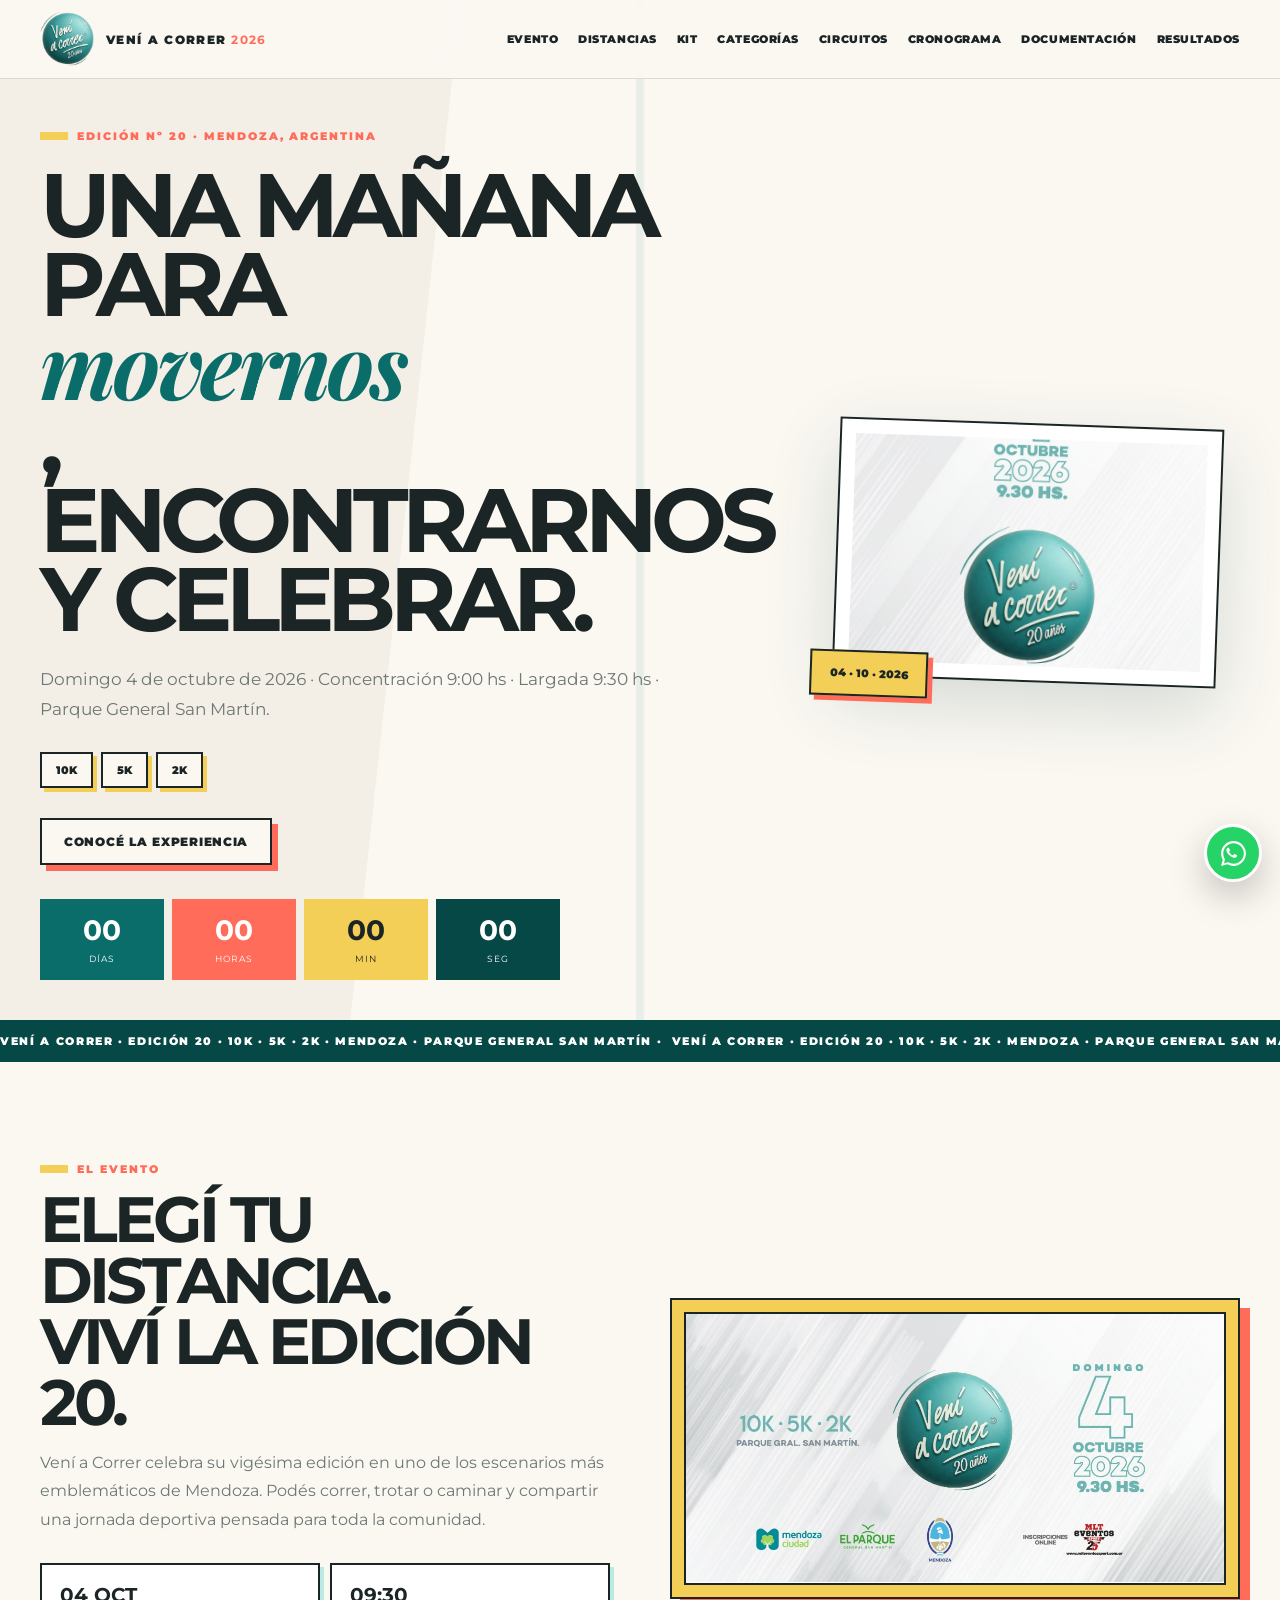
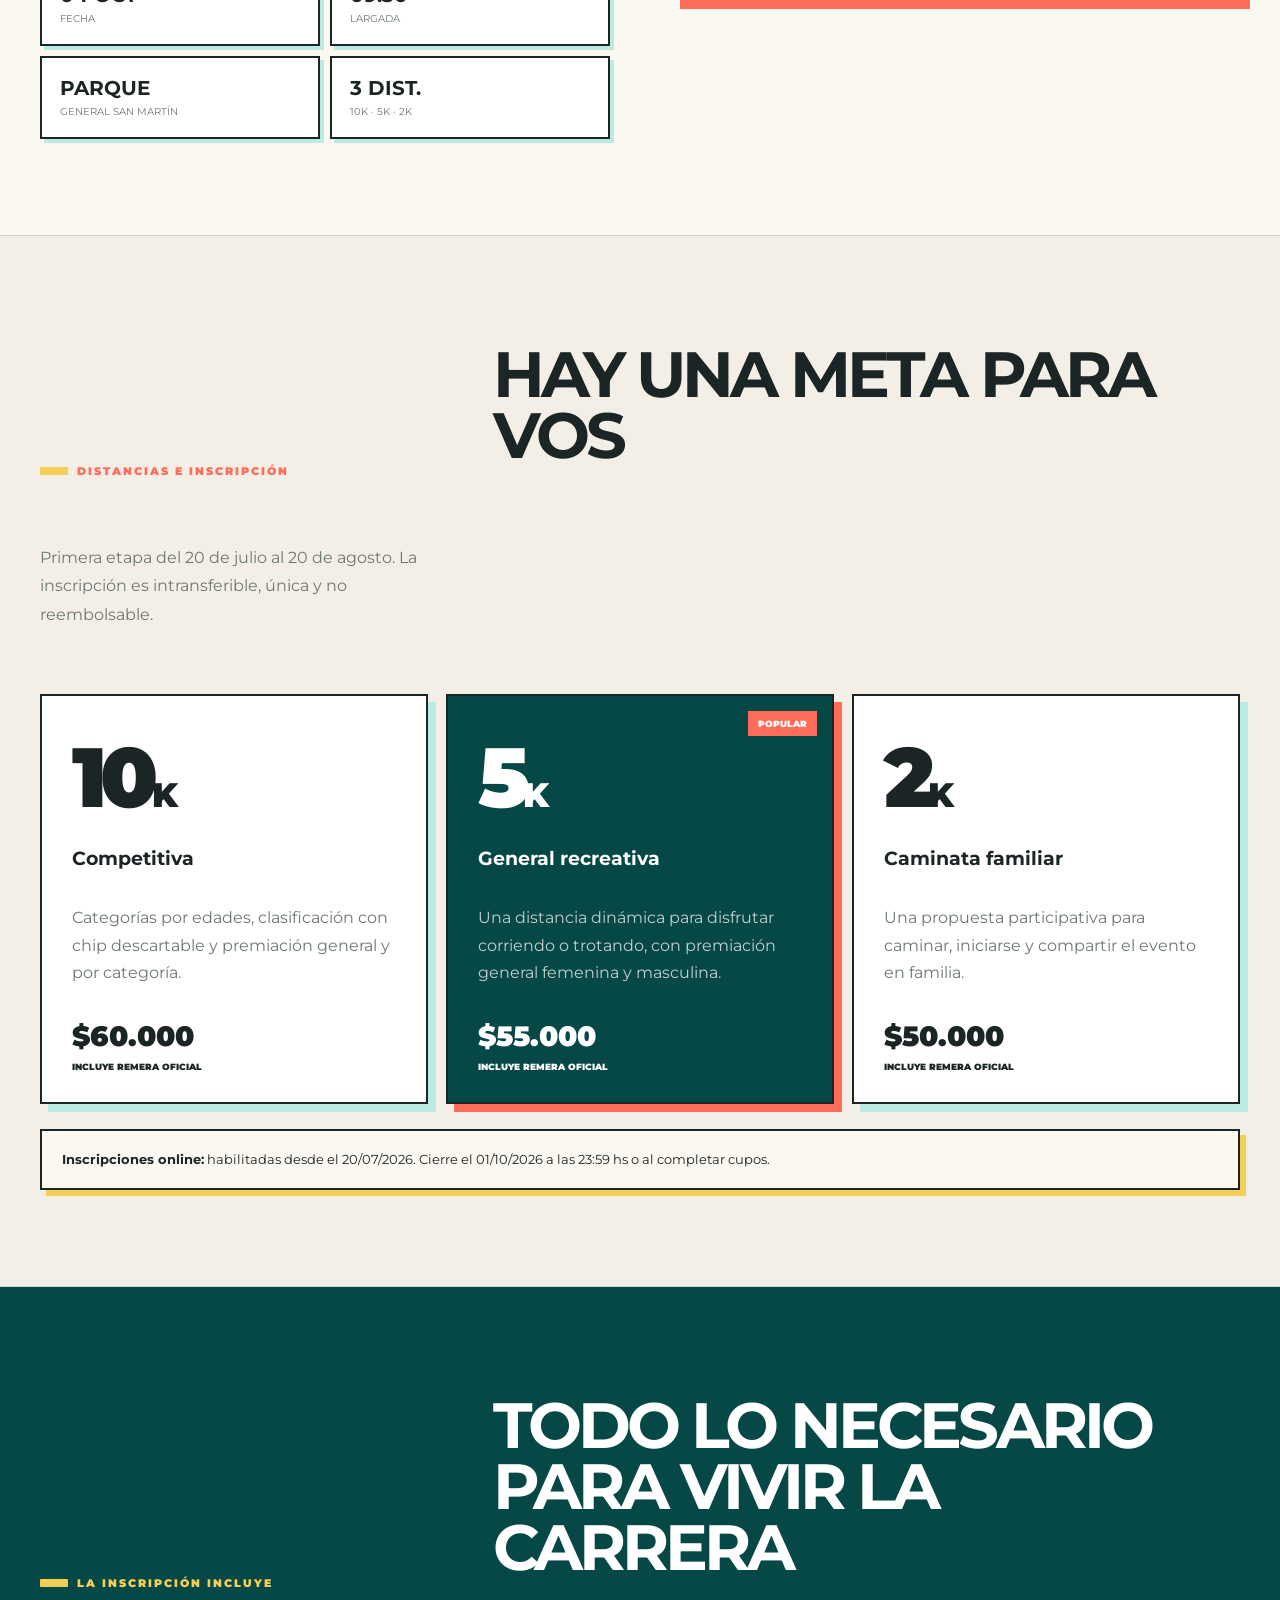
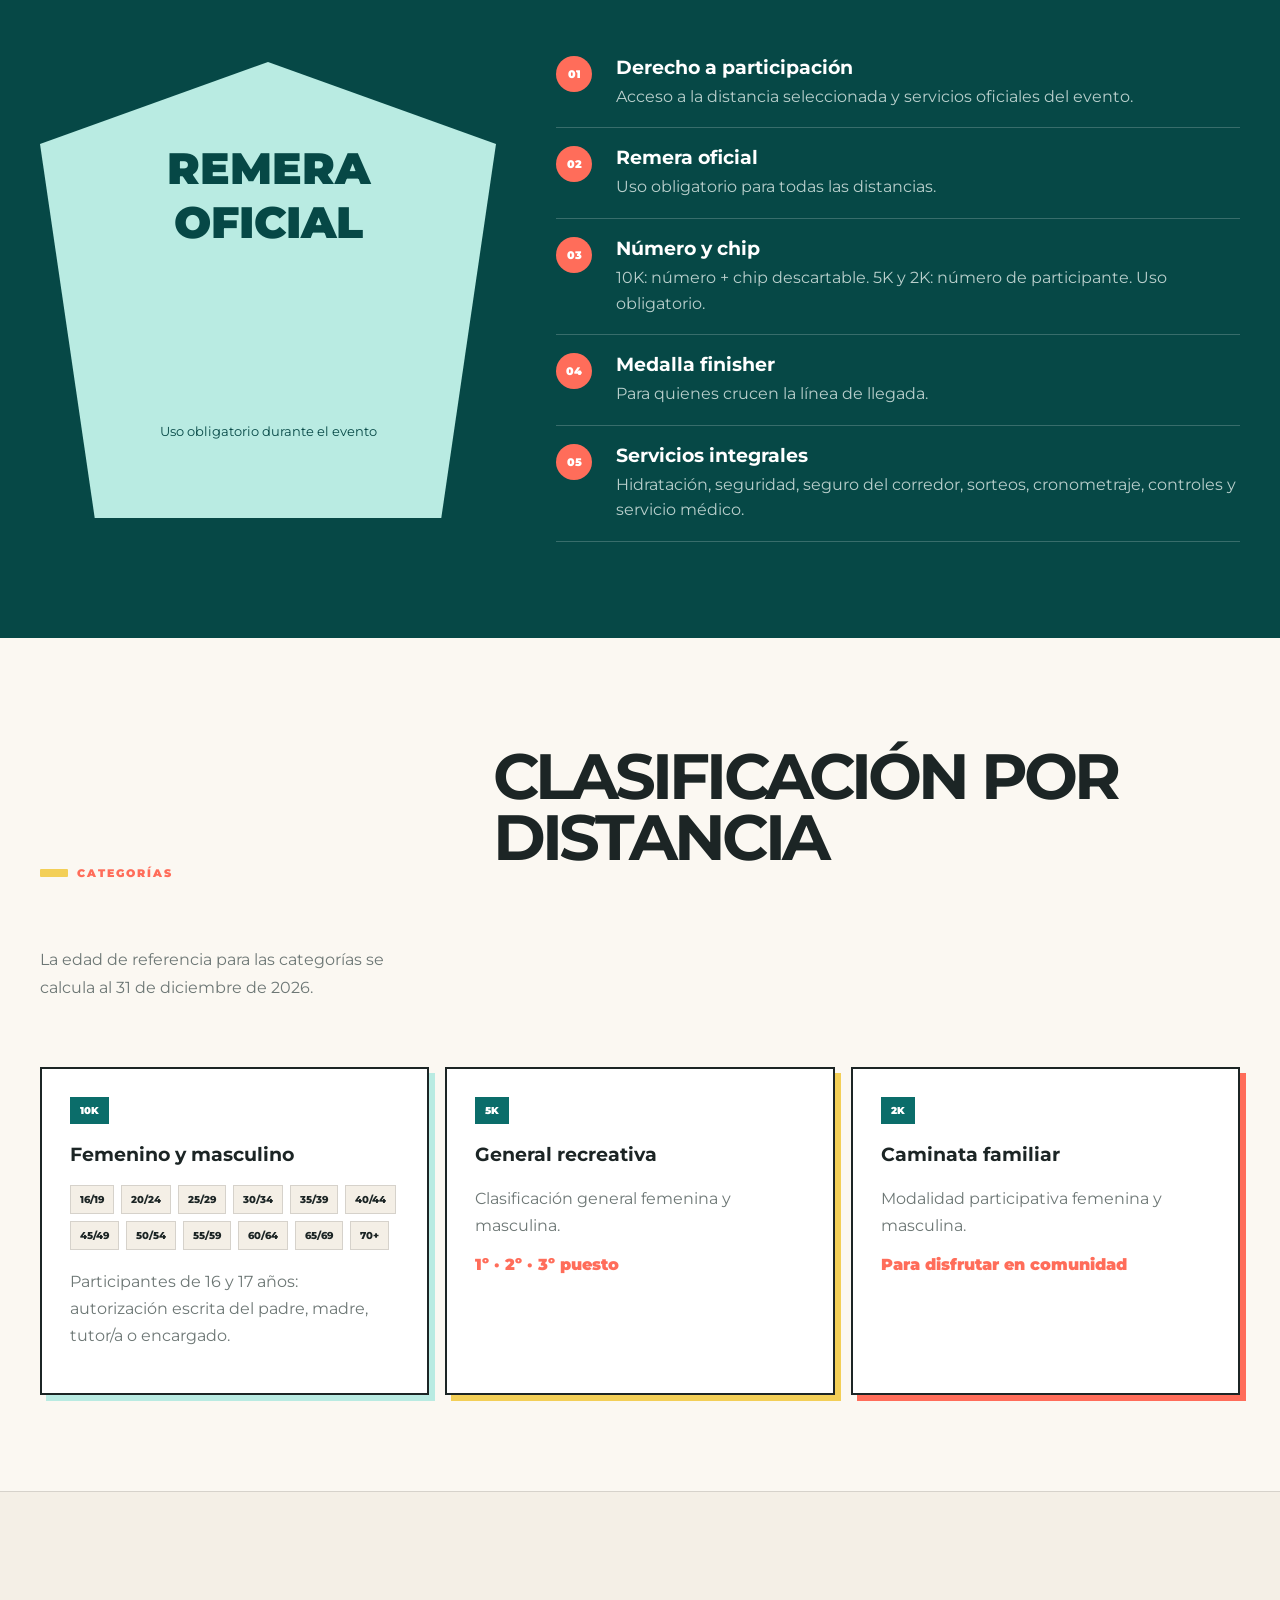
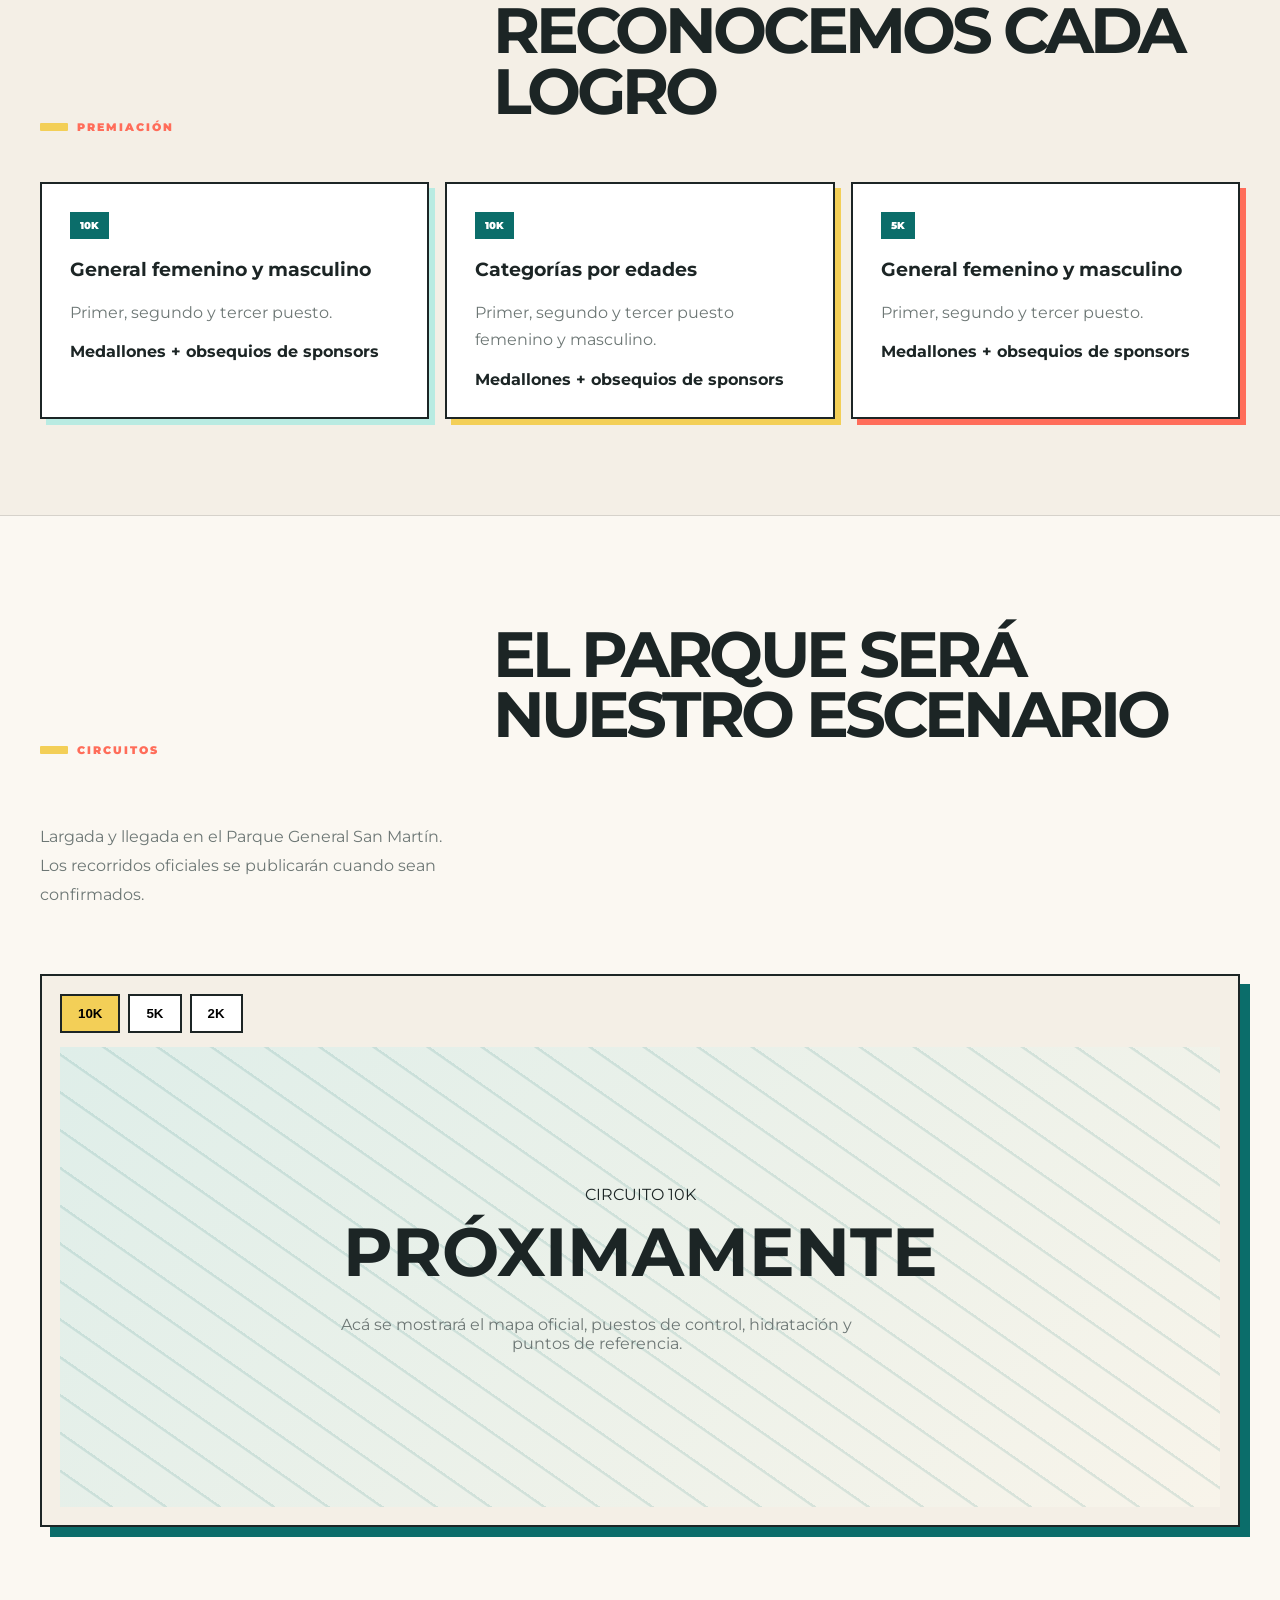
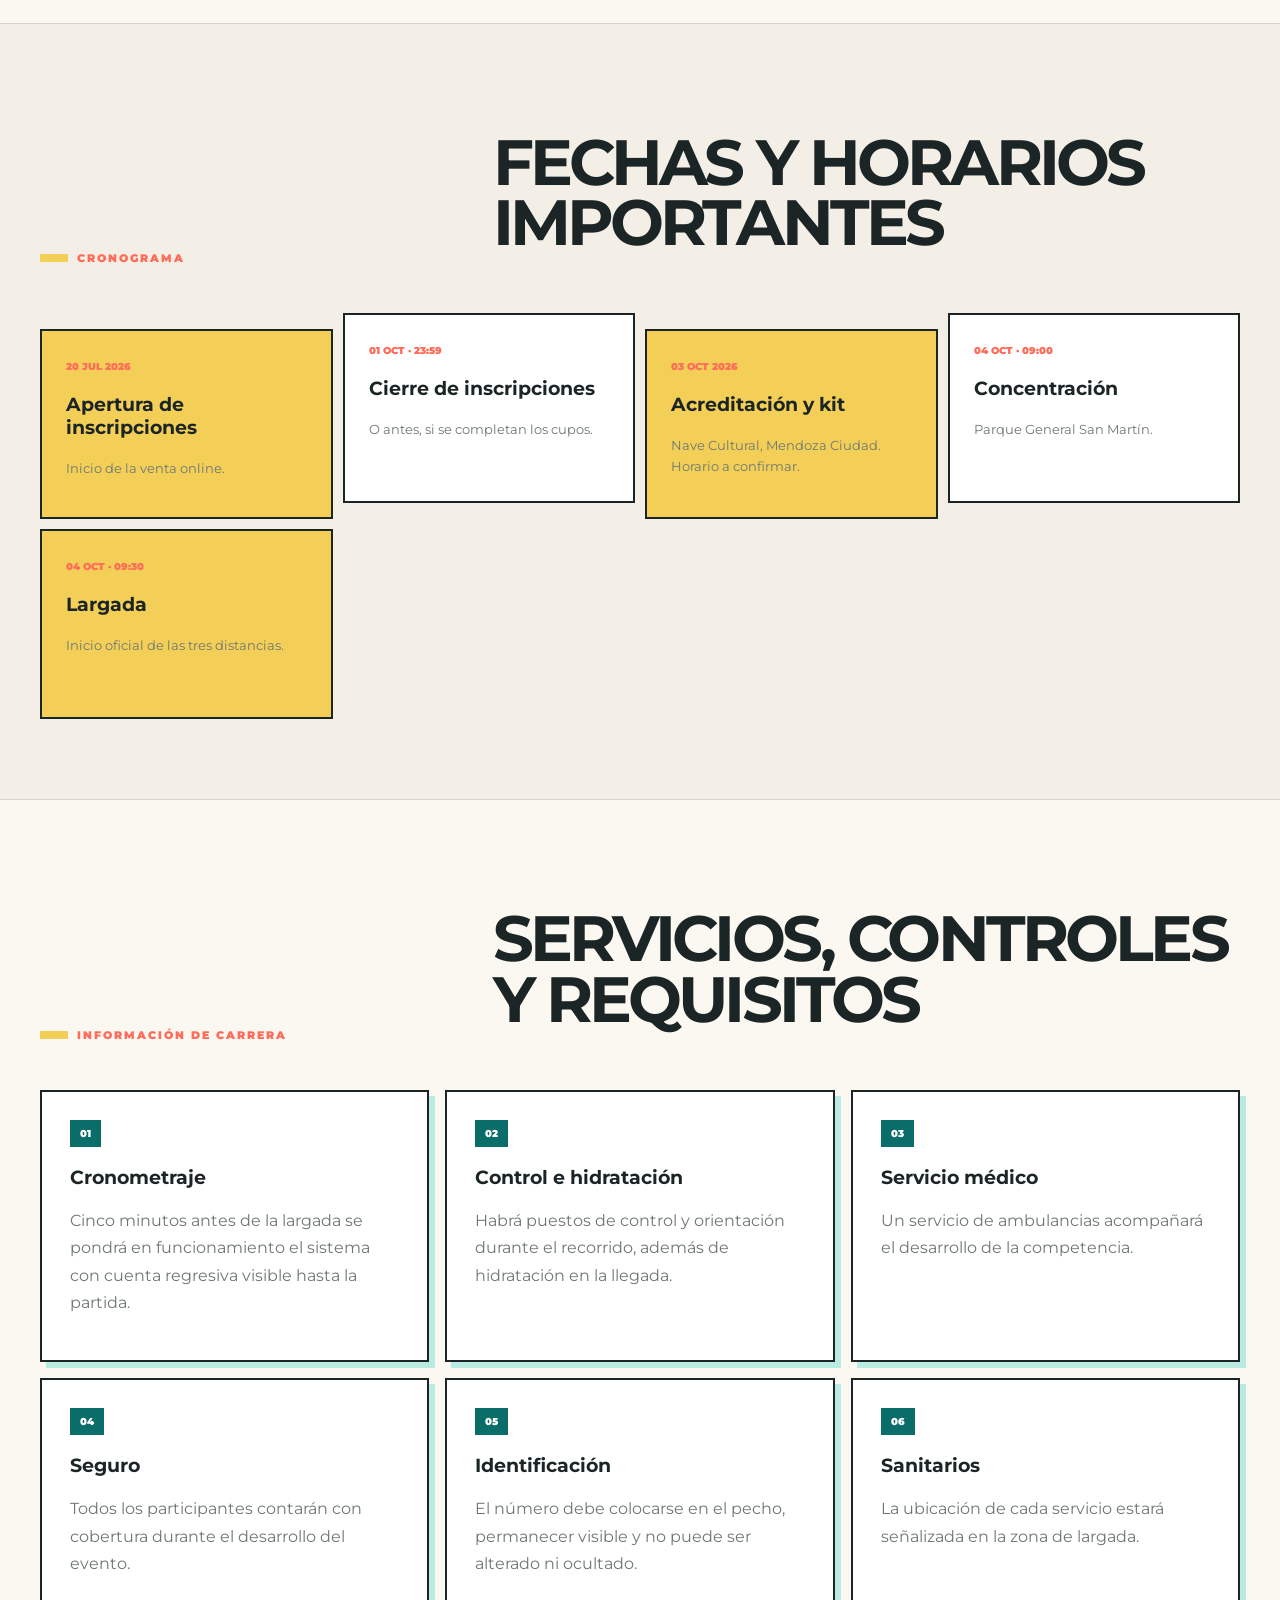
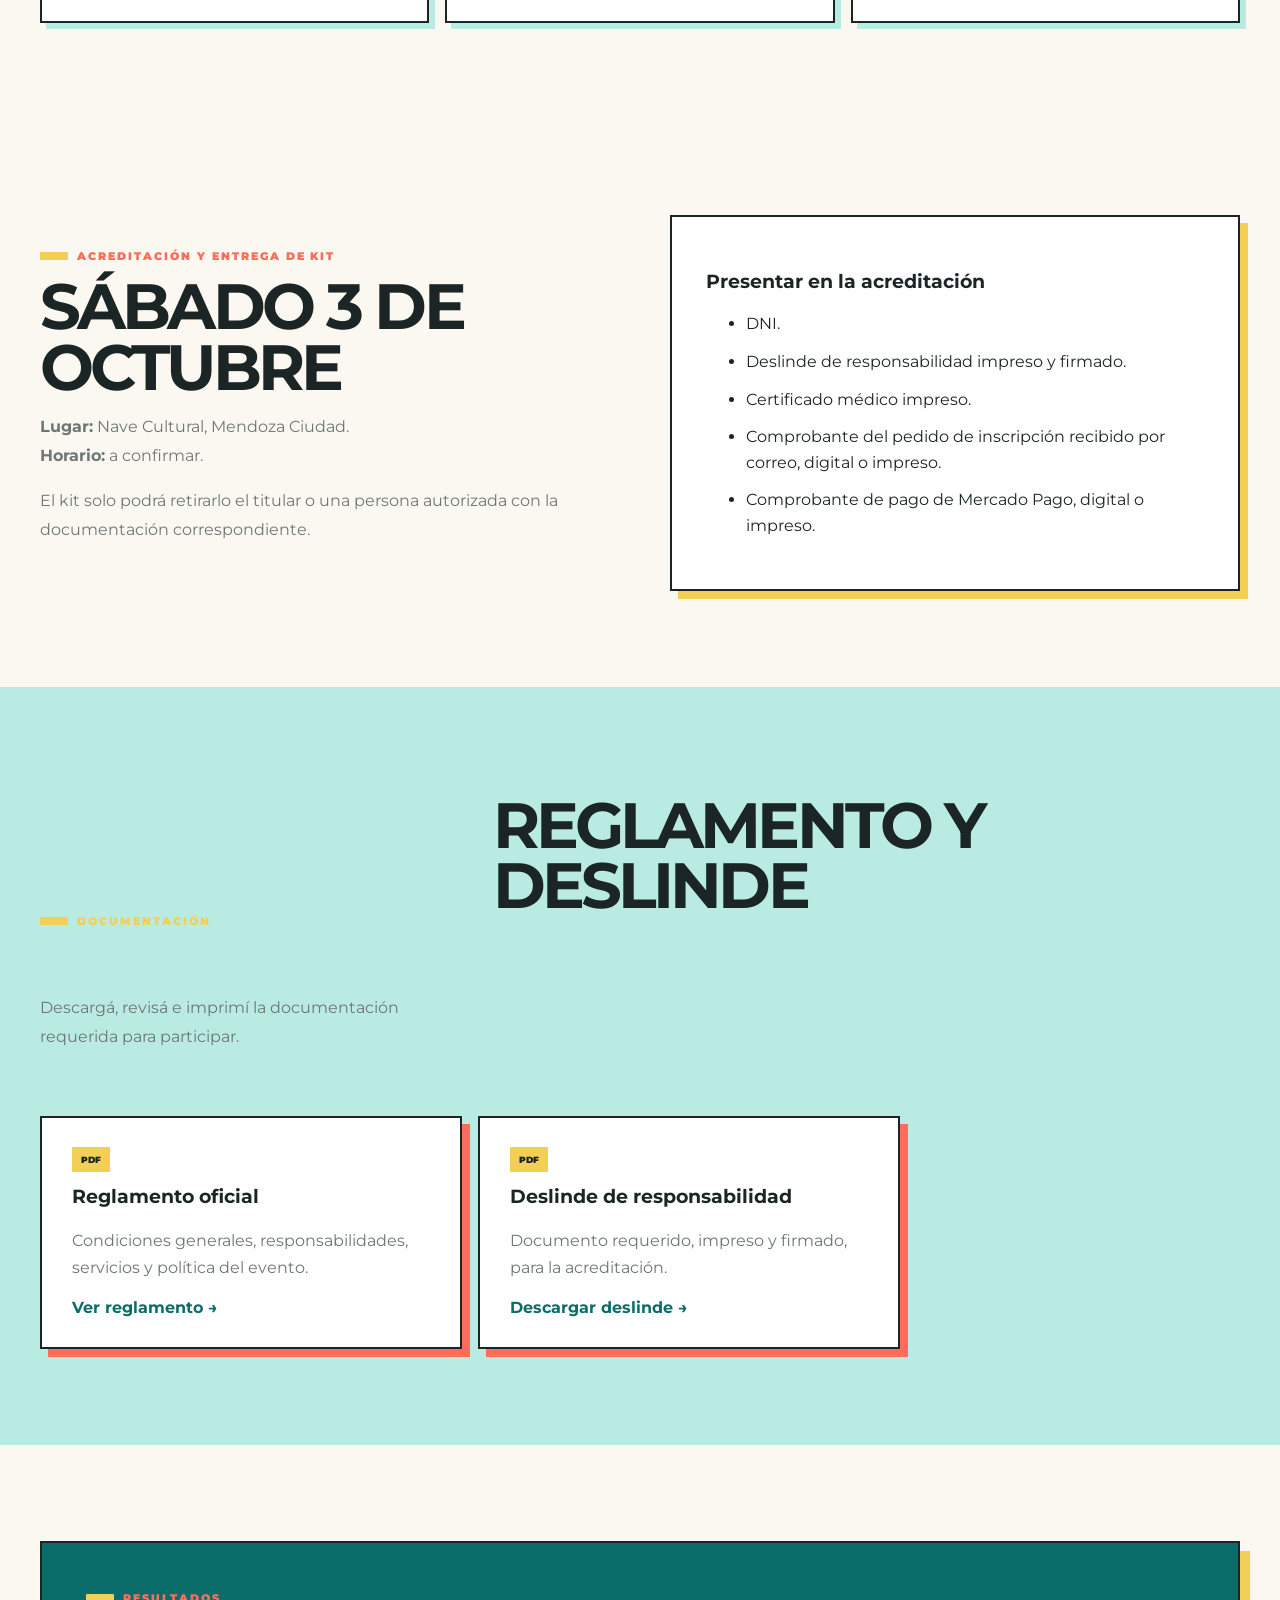
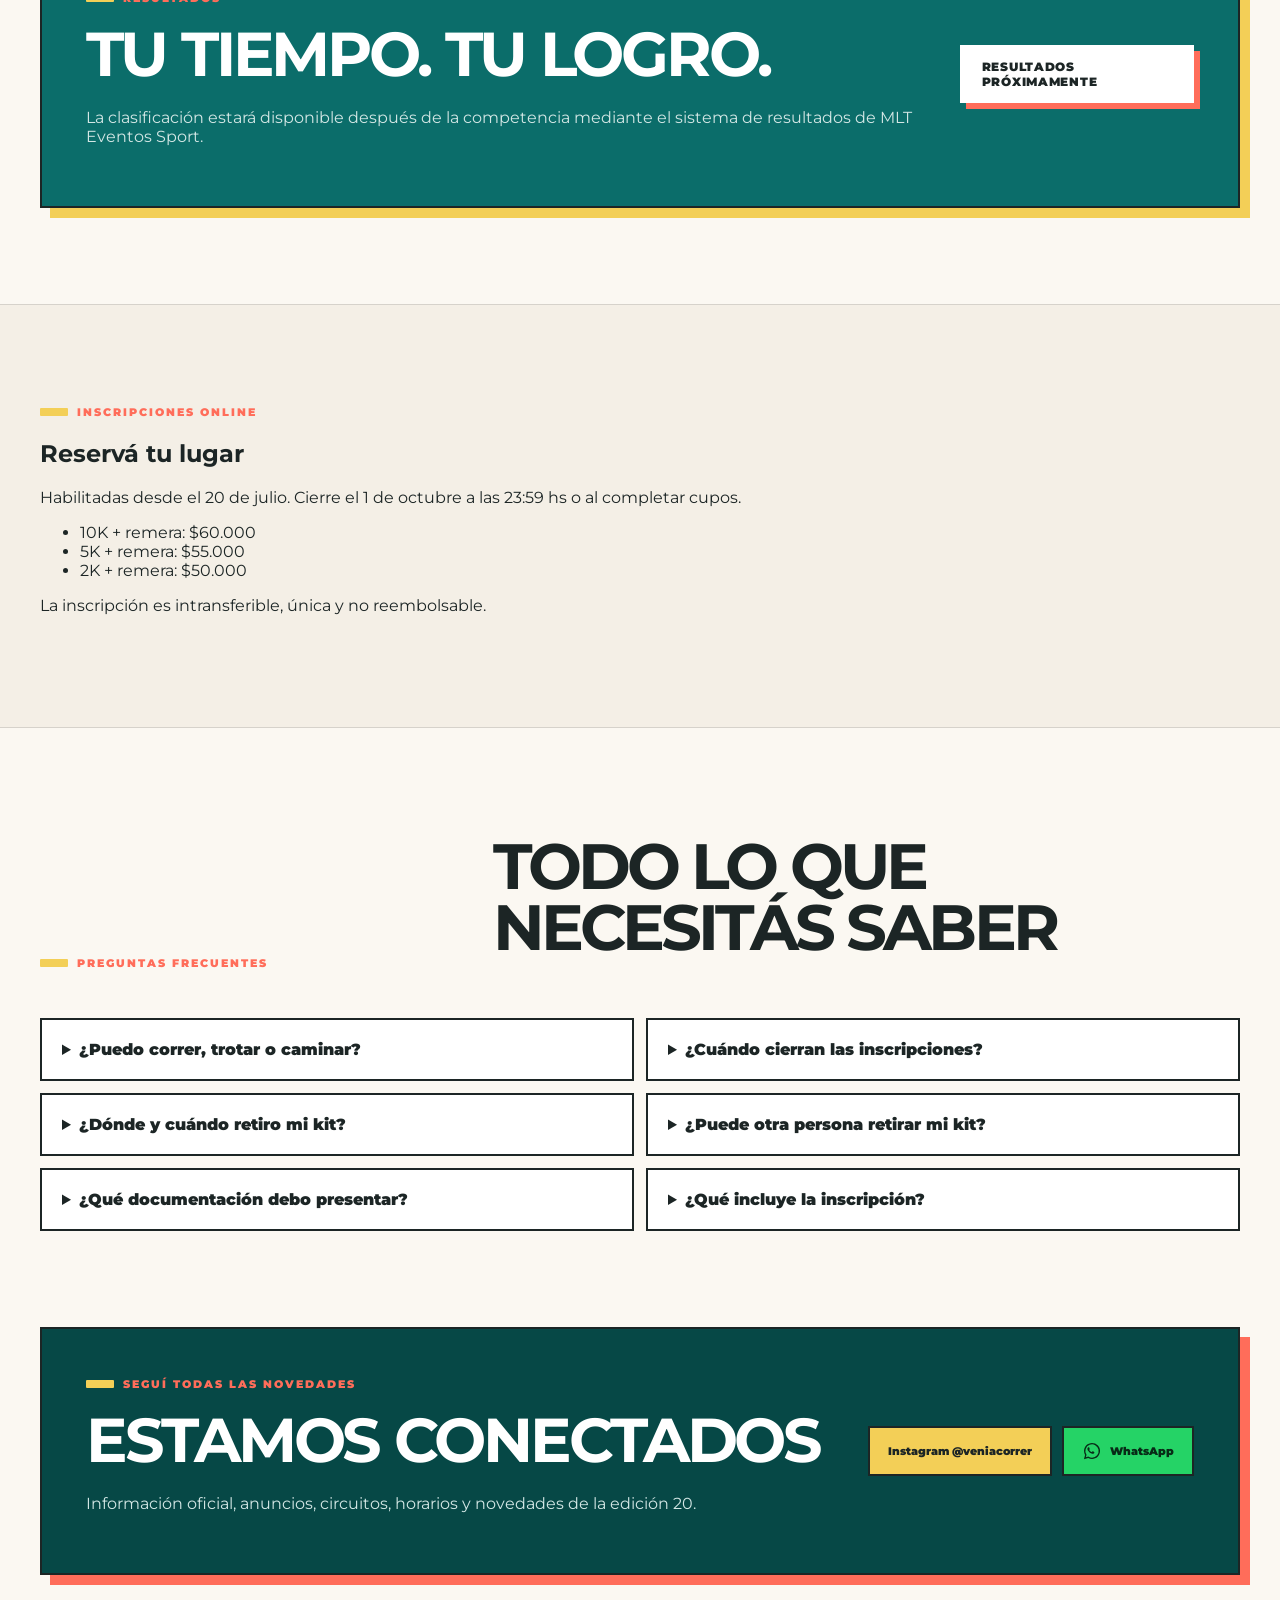
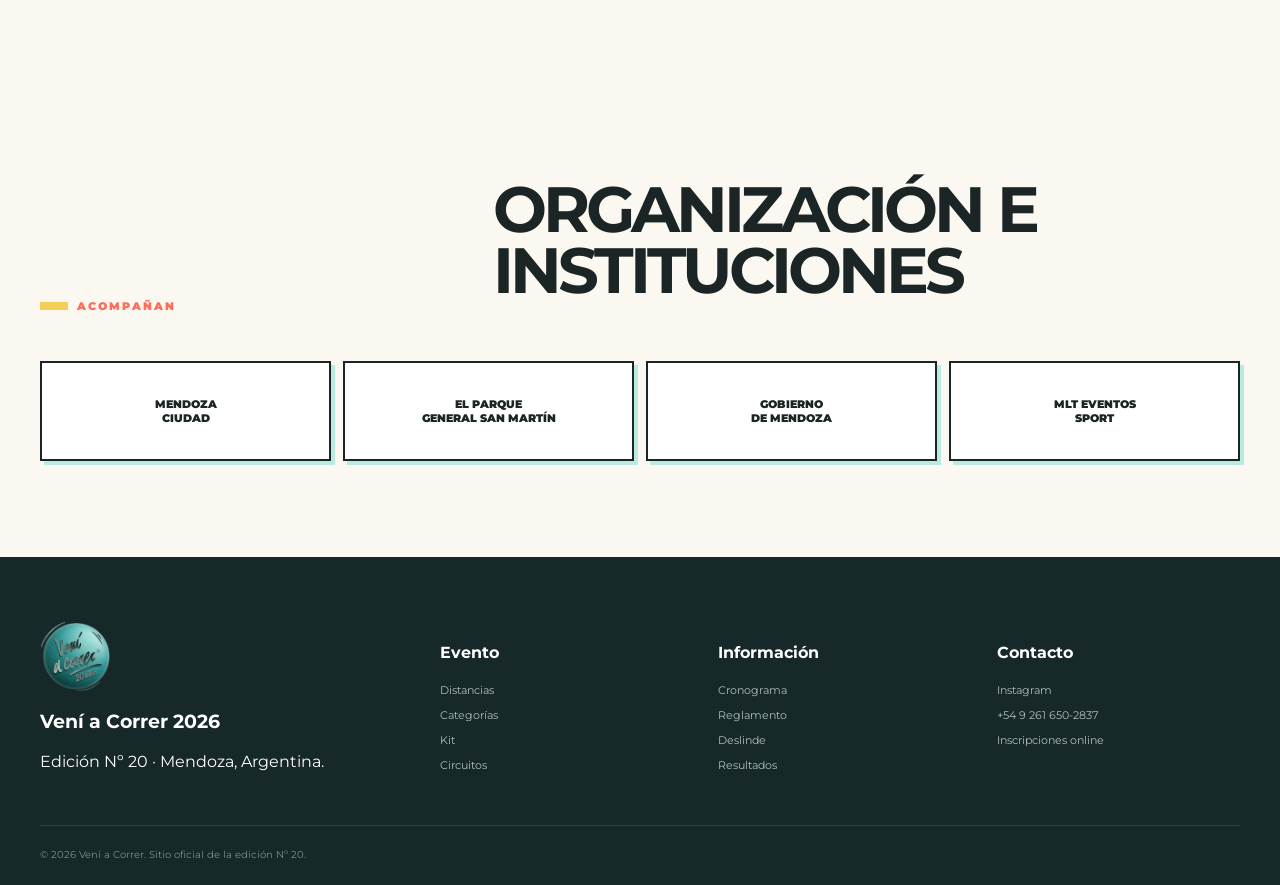
==== commit 20613ee8: "Add files via upload" ====
--- a/index.html
+++ b/index.html
@@ -15,7 +15,7 @@
   <link rel="preconnect" href="https://fonts.googleapis.com" />
   <link rel="preconnect" href="https://fonts.gstatic.com" crossorigin />
   <link href="https://fonts.googleapis.com/css2?family=Montserrat:wght@400;500;600;700;800;900&family=Playfair+Display:ital,wght@1,700&display=swap" rel="stylesheet" />
-  <link rel="stylesheet" href="styles.css?v=4" />
+  <link rel="stylesheet" href="styles.css?v=5" />
   <title>Vení a Correr 2026 | Edición 20 años</title>
   <script type="application/ld+json">
   {"@context":"https://schema.org","@type":"SportsEvent","name":"Vení a Correr 2026 — Edición 20 años","startDate":"2026-10-04T09:30:00-03:00","endDate":"2026-10-04T13:00:00-03:00","eventStatus":"https://schema.org/EventScheduled","eventAttendanceMode":"https://schema.org/OfflineEventAttendanceMode","location":{"@type":"Place","name":"Parque General San Martín","address":{"@type":"PostalAddress","addressLocality":"Mendoza","addressRegion":"Mendoza","addressCountry":"AR"}},"offers":{"@type":"Offer","url":"https://inscripciones.mlteventossport.com.ar/eventos/veni-a-correr-2026","availability":"https://schema.org/InStock","validFrom":"2026-07-20T00:00:00-03:00"},"description":"Carrera 10K, 5K y 2K en el Parque General San Martín, Mendoza."}
@@ -45,7 +45,7 @@
           <h1>Una mañana para <em>movernos</em>, encontrarnos y celebrar.</h1>
           <p class="lead">Domingo 4 de octubre de 2026 · Concentración 9:00 hs · Largada 9:30 hs · Parque General San Martín.</p>
           <div class="hero-badges"><span>10K</span><span>5K</span><span>2K</span></div>
-          <div class="hero-actions"><a class="btn btn-ghost" href="#informacion">Explorar el evento</a></div>
+          <div class="hero-actions"><a class="btn btn-ghost" href="#informacion">Conocé la experiencia</a></div>
           <div class="countdown" id="countdown" aria-label="Cuenta regresiva"></div>
         </div>
         <div class="hero-art reveal">
@@ -156,6 +156,6 @@
   <div class="floating-actions">
     <a class="floating-whatsapp" aria-label="Contactar por WhatsApp" href="https://wa.me/5492616502837?text=Hola%2C%20quiero%20informaci%C3%B3n%20sobre%20Ven%C3%AD%20a%20Correr%202026" target="_blank" rel="noopener" aria-label="Consultar por WhatsApp"><svg viewBox="0 0 32 32" aria-hidden="true"><path fill="currentColor" d="M19.11 17.38c-.27-.14-1.59-.78-1.84-.87-.25-.09-.43-.14-.61.14-.18.27-.7.87-.86 1.05-.16.18-.32.2-.59.07-.27-.14-1.14-.42-2.17-1.34-.8-.71-1.34-1.59-1.5-1.86-.16-.27-.02-.42.12-.55.12-.12.27-.32.41-.48.14-.16.18-.27.27-.45.09-.18.05-.34-.02-.48-.07-.14-.61-1.48-.84-2.03-.22-.53-.45-.46-.61-.47h-.52c-.18 0-.48.07-.73.34-.25.27-.96.94-.96 2.29s.98 2.66 1.12 2.84c.14.18 1.93 2.95 4.68 4.14.65.28 1.16.45 1.56.58.66.21 1.26.18 1.73.11.53-.08 1.59-.65 1.82-1.28.23-.63.23-1.17.16-1.28-.07-.11-.25-.18-.52-.32z"/><path fill="currentColor" d="M16.03 3.2c-7.06 0-12.8 5.73-12.8 12.79 0 2.25.59 4.45 1.71 6.38L3.12 29l6.79-1.78a12.77 12.77 0 0 0 6.12 1.56h.01c7.05 0 12.79-5.74 12.79-12.8 0-3.42-1.33-6.63-3.75-9.05A12.7 12.7 0 0 0 16.03 3.2zm0 23.42h-.01a10.6 10.6 0 0 1-5.41-1.48l-.39-.23-4.03 1.06 1.08-3.93-.25-.4a10.62 10.62 0 1 1 9.01 4.98z"/></svg></a>
   </div>
-  <script src="script.js?v=4"></script>
+  <script src="script.js?v=5"></script>
 </body>
 </html>
--- a/styles.css
+++ b/styles.css
@@ -1,50 +1,53 @@
 
 :root{
-  --ink:#082d30;--ink-2:#0d3d40;--teal:#1b938d;--aqua:#79ddd3;
-  --paper:#f6f8f6;--white:#fff;--gray:#657476;--line:rgba(8,45,48,.13);
-  --lime:#cfe889;--shadow:0 30px 80px rgba(8,45,48,.14);
+  --teal:#0b6d6a;--teal-deep:#064846;--mint:#b9ebe2;--cream:#f4efe6;
+  --paper:#fbf8f2;--coral:#ff6d5a;--yellow:#f3cf57;--ink:#1c2525;
+  --muted:#6d7775;--line:rgba(28,37,37,.14);--white:#fff;
+  --shadow:0 24px 70px rgba(12,70,68,.16)
 }
-*{box-sizing:border-box}html{scroll-behavior:smooth}body{margin:0;font-family:Montserrat,system-ui,sans-serif;color:var(--ink);background:var(--paper);overflow-x:hidden}
-a{text-decoration:none;color:inherit}img{max-width:100%;display:block}.container{width:min(1180px,calc(100% - 42px));margin:auto}.section{padding:112px 0}
-.progress{position:fixed;top:0;left:0;height:3px;background:linear-gradient(90deg,var(--aqua),var(--lime));z-index:2000;width:0}
-.site-header{position:fixed;inset:0 0 auto;z-index:1000;background:rgba(246,248,246,.78);backdrop-filter:blur(18px);border-bottom:1px solid rgba(8,45,48,.08)}
-.nav{height:82px;display:flex;align-items:center;justify-content:space-between}.brand{display:flex;align-items:center;gap:13px;font-size:12px;letter-spacing:.14em;font-weight:900}.brand img{width:58px;height:58px;object-fit:contain}.brand b{color:var(--teal)}
-.nav-menu{display:flex;align-items:center;gap:22px;font-size:11px;font-weight:800;letter-spacing:.05em}.nav-menu a{position:relative}.nav-menu a:not(.btn):after{content:"";position:absolute;left:0;right:100%;bottom:-8px;height:2px;background:var(--teal);transition:.25s}.nav-menu a:hover:after{right:0}.nav-toggle{display:none;border:0;background:var(--ink);color:white;border-radius:12px;width:44px;height:44px}
-.hero{min-height:100vh;padding:145px 0 70px;display:grid;align-items:center;position:relative;background:
- radial-gradient(circle at 76% 22%,rgba(121,221,211,.28),transparent 26%),
- linear-gradient(135deg,#f8faf7 0%,#edf4f0 55%,#e7f3ef 100%)}
-.hero:before{content:"20";position:absolute;right:-2vw;bottom:-15vh;font-size:46vw;line-height:.8;font-weight:900;color:rgba(8,45,48,.035);letter-spacing:-.1em}
-.hero-grid{display:grid;grid-template-columns:1.08fr .92fr;gap:70px;align-items:center;position:relative;z-index:1}
-.eyebrow{display:inline-flex;align-items:center;gap:10px;font-size:11px;font-weight:900;letter-spacing:.2em;color:var(--teal);text-transform:uppercase}.eyebrow:before{content:"";width:34px;height:2px;background:currentColor}
-h1{font-size:clamp(56px,7.2vw,108px);line-height:.88;letter-spacing:-.075em;margin:24px 0 28px;max-width:820px}h1 em{font-family:"Playfair Display",serif;font-weight:700;color:var(--teal)}
-.lead{font-size:17px;line-height:1.8;color:var(--gray);max-width:650px}.hero-badges{display:flex;gap:10px;margin:30px 0}.hero-badges span{border:1px solid var(--ink);padding:10px 16px;border-radius:999px;font-size:12px;font-weight:900;background:rgba(255,255,255,.45)}
-.hero-actions{display:flex;gap:12px;margin:28px 0}.btn{display:inline-flex;align-items:center;justify-content:center;border-radius:999px;padding:15px 24px;background:var(--ink);color:#fff;font-weight:900;font-size:12px}.btn-ghost{background:transparent;color:var(--ink);border:1px solid var(--ink)}
-.countdown{display:flex;gap:12px;margin-top:36px}.countdown div{min-width:76px;padding:15px 13px;border-top:1px solid var(--ink);background:rgba(255,255,255,.38)}.countdown b{display:block;font-size:30px}.countdown small{font-size:9px;text-transform:uppercase;letter-spacing:.14em}
-.hero-art{position:relative}.poster-wrap{border-radius:48% 48% 22px 22px;overflow:hidden;box-shadow:0 40px 100px rgba(8,45,48,.22);transform:rotate(1.8deg);background:#fff}.poster-wrap img{width:100%;aspect-ratio:.76;object-fit:cover}.poster-chip{position:absolute;right:-22px;bottom:28px;background:var(--lime);padding:17px 21px;border-radius:999px;font-size:11px;font-weight:900;letter-spacing:.12em}
-.ticker{overflow:hidden;background:var(--ink);color:#fff;padding:16px 0;font-size:12px;font-weight:900;letter-spacing:.18em;white-space:nowrap}.ticker div{width:max-content;animation:marquee 26s linear infinite}@keyframes marquee{to{transform:translateX(-50%)}}
-.section-head{max-width:780px;margin-bottom:52px}.section-head h2,.section-copy h2{font-size:clamp(42px,5.2vw,74px);line-height:.95;letter-spacing:-.055em;margin:18px 0}.section-head p,.section-copy p{color:var(--gray);line-height:1.85}
-.split{display:grid;grid-template-columns:1fr 1fr;gap:72px;align-items:center}.visual-card{border-radius:32px;overflow:hidden;box-shadow:var(--shadow);transform:rotate(-1deg)}.info-grid{display:grid;grid-template-columns:repeat(2,1fr);gap:12px;margin-top:30px}.info-grid article{background:#fff;border:1px solid var(--line);border-radius:18px;padding:21px}.info-grid b{display:block;font-size:20px}.info-grid span{font-size:11px;color:var(--gray)}
-.soft{background:#eaf1ed}.distance-grid{display:grid;grid-template-columns:repeat(3,1fr);gap:18px}.distance-card{position:relative;min-height:430px;padding:34px;border-radius:28px;background:#fff;border:1px solid var(--line);display:flex;flex-direction:column;transition:.3s}.distance-card:hover{transform:translateY(-9px);box-shadow:var(--shadow)}.distance-card.featured{background:var(--ink);color:#fff;transform:translateY(-14px)}.popular{position:absolute;right:20px;top:20px;background:var(--lime);color:var(--ink);padding:7px 10px;border-radius:999px;font-size:9px;font-weight:900}.distance-number{font-size:88px;font-weight:900;letter-spacing:-.08em}.distance-number span{font-size:.42em}.distance-card p{color:var(--gray);line-height:1.75}.featured p{color:#b7c8c8}.price{margin-top:auto;font-size:27px;font-weight:900}.price small{display:block;font-size:10px;color:var(--gray);margin-top:8px}.registration-note{margin-top:28px;padding:21px 24px;border-left:4px solid var(--teal);background:#fff;font-size:14px;line-height:1.7}
-.dark{background:var(--ink);color:#fff;position:relative}.dark:after{content:"";position:absolute;inset:0;background:radial-gradient(circle at 10% 20%,rgba(121,221,211,.13),transparent 30%);pointer-events:none}.section-head.light h2{color:#fff}.section-head.light .eyebrow{color:var(--aqua)}
-.kit-grid{display:grid;grid-template-columns:.8fr 1.2fr;gap:74px;align-items:center;position:relative;z-index:1}.shirt-placeholder{aspect-ratio:1;border-radius:42% 58% 47% 53%;display:grid;place-items:center;text-align:center;background:radial-gradient(circle at 35% 25%,var(--aqua),var(--teal) 55%,#052f32);box-shadow:0 45px 90px rgba(0,0,0,.35)}.shirt-placeholder span{font-size:48px;font-weight:900;line-height:.85}.shirt-placeholder small{display:block;max-width:220px;margin-top:18px;color:#d9eeec}.kit-list{display:grid;gap:12px}.kit-list article{display:flex;gap:18px;padding:20px 0;border-bottom:1px solid rgba(255,255,255,.12)}.kit-list article>span{font-size:12px;font-weight:900;color:var(--aqua)}.kit-list h3{margin:0 0 7px}.kit-list p{margin:0;color:#a9c1c1;line-height:1.65}
-.category-grid,.award-grid,.feature-grid{display:grid;grid-template-columns:repeat(3,1fr);gap:18px}.category-card,.award-grid article,.feature-grid article{background:#fff;border:1px solid var(--line);border-radius:24px;padding:30px}.category-km,.award-grid article>span,.feature-grid article>span{display:inline-flex;padding:7px 12px;border-radius:999px;background:#e4f4f1;color:var(--ink);font-size:11px;font-weight:900}.age-chips{display:flex;flex-wrap:wrap;gap:8px;margin:20px 0}.age-chips span{padding:8px 10px;border-radius:9px;background:#f0f4f1;font-size:11px;font-weight:800}.category-card p,.award-grid p,.feature-grid p{color:var(--gray);line-height:1.7}.prize-mini{font-weight:900;color:var(--teal)}
-.route-panel{background:var(--ink);border-radius:32px;padding:20px}.route-tabs{display:flex;gap:8px;margin-bottom:16px}.route-tabs button{border:0;border-radius:999px;padding:11px 18px;font-weight:900}.route-tabs button.active{background:var(--lime);color:var(--ink)}.route-map{position:relative;min-height:480px;border-radius:22px;overflow:hidden;background:#dfece8}.map-lines{position:absolute;inset:-10%;background:repeating-radial-gradient(ellipse at 20% 100%,transparent 0 30px,rgba(27,147,141,.22) 32px 34px);transform:rotate(-10deg)}.route-content{position:absolute;inset:0;display:grid;place-content:center;text-align:center;padding:30px}.route-content h3{font-size:64px;margin:10px}.route-content p{color:var(--gray);max-width:520px}
-.timeline{display:grid;grid-template-columns:repeat(4,1fr)}.timeline article{padding:30px;border-top:2px solid var(--teal);position:relative}.timeline article:before{content:"";position:absolute;width:12px;height:12px;border-radius:50%;background:var(--lime);top:-7px;left:30px}.timeline time{font-size:10px;font-weight:900;letter-spacing:.13em;color:var(--teal)}.timeline p{font-size:13px;color:var(--gray);line-height:1.7}
-.results-card,.registration,.social-card{border-radius:30px;padding:50px;background:var(--ink);color:#fff;box-shadow:var(--shadow)}.results-card{display:flex;align-items:center;justify-content:space-between;gap:30px}.results-card h2,.registration h2,.social-card h2{font-size:clamp(40px,5vw,64px);letter-spacing:-.055em;margin:14px 0}.results-card p,.registration p,.social-card p{color:#b6c9c8}.btn-light{background:#fff;color:var(--ink)}
-.registration{display:grid;grid-template-columns:1fr;gap:28px}.registration li{margin:10px 0}.registration-action{display:none}
-.faq-list{display:grid;gap:12px}.faq-list details{background:#fff;border:1px solid var(--line);border-radius:18px;padding:22px}.faq-list summary{font-weight:800;cursor:pointer}.faq-list p{color:var(--gray);line-height:1.7}
-.documents{background:#dfece8}.document-grid{display:grid;grid-template-columns:repeat(2,1fr);gap:18px;max-width:850px}.doc-card{padding:34px;border-radius:24px;background:#fff;border:1px solid var(--line);transition:.3s}.doc-card:hover{transform:translateY(-6px);box-shadow:var(--shadow)}.doc-card>span{font-size:10px;font-weight:900;background:var(--lime);padding:7px 10px;border-radius:8px}.doc-card p{color:var(--gray);line-height:1.7}.doc-card strong{color:var(--teal)}
-.checklist{background:#fff;border-radius:28px;padding:36px;box-shadow:var(--shadow)}.checklist li{margin:13px 0;line-height:1.6}
-.sponsor-row{display:grid;grid-template-columns:repeat(4,1fr);gap:14px}.sponsor-row span{min-height:110px;border:1px solid var(--line);border-radius:18px;display:grid;place-items:center;text-align:center;font-size:12px;font-weight:900;color:var(--gray)}
-.social-section{padding-top:0}.social-card{display:flex;align-items:center;justify-content:space-between;gap:35px;background:linear-gradient(135deg,var(--ink),var(--ink-2))}.social-actions{display:flex;gap:12px;flex-wrap:wrap}.instagram-btn,.whatsapp-btn-inline{display:inline-flex;align-items:center;justify-content:center;gap:9px;padding:14px 20px;border-radius:999px;font-weight:900;font-size:12px}.instagram-btn{background:#fff;color:var(--ink)}.whatsapp-btn-inline{background:#25d366;color:#08311c}.whatsapp-btn-inline svg{width:21px;height:21px}
-footer{background:#061e20;color:#fff;padding:70px 0 25px}.footer-grid{display:grid;grid-template-columns:1.5fr repeat(3,1fr);gap:40px}.footer-grid img{width:74px;height:74px;object-fit:contain}.footer-grid a,.footer-grid span{display:block;color:#9db4b4;margin:12px 0;font-size:12px}.copyright{border-top:1px solid rgba(255,255,255,.1);padding-top:25px;margin-top:42px;color:#718f8e;font-size:11px}
-.floating-actions{position:fixed;right:22px;bottom:22px;z-index:1100}.floating-cta{display:none!important}.floating-whatsapp{width:60px;height:60px;border-radius:50%;display:grid;place-items:center;background:#25d366;color:#fff;box-shadow:0 18px 45px rgba(37,211,102,.42);transition:.25s}.floating-whatsapp:hover{transform:translateY(-5px) scale(1.04)}.floating-whatsapp svg{width:32px;height:32px}
-.reveal{opacity:0;transform:translateY(28px);transition:.75s ease}.reveal.visible{opacity:1;transform:none}
+*{box-sizing:border-box}html{scroll-behavior:smooth}body{margin:0;background:var(--paper);color:var(--ink);font-family:Montserrat,system-ui,sans-serif;overflow-x:hidden}
+a{text-decoration:none;color:inherit}img{display:block;max-width:100%}.container{width:min(1200px,calc(100% - 40px));margin:auto}.section{padding:96px 0}
+.progress{position:fixed;top:0;left:0;height:4px;background:var(--coral);z-index:2000;width:0}
+.site-header{position:fixed;inset:0 0 auto;z-index:1000;background:rgba(251,248,242,.92);backdrop-filter:blur(14px);border-bottom:1px solid var(--line)}
+.nav{height:78px;display:flex;align-items:center;justify-content:space-between}.brand{display:flex;align-items:center;gap:12px;font-weight:900;font-size:12px;text-transform:uppercase;letter-spacing:.11em}.brand img{width:54px;height:54px;object-fit:contain}.brand b{color:var(--coral)}
+.nav-menu{display:flex;align-items:center;gap:20px;font-size:11px;font-weight:900;text-transform:uppercase;letter-spacing:.05em}.nav-menu a{padding:9px 0}.nav-menu a:hover{color:var(--coral)}
+.nav-toggle{display:none;border:0;background:var(--teal-deep);color:#fff;width:44px;height:44px;border-radius:50%}
+.hero{min-height:100vh;padding:125px 0 40px;position:relative;display:flex;align-items:center;background:
+ linear-gradient(90deg,transparent 49.6%,rgba(11,109,106,.08) 49.8%,rgba(11,109,106,.08) 50.2%,transparent 50.4%),
+ linear-gradient(var(--paper),var(--paper))}
+.hero:before{content:"";position:absolute;left:0;top:0;width:36%;height:100%;background:var(--cream);clip-path:polygon(0 0,100% 0,76% 100%,0 100%)}
+.hero-grid{display:grid;grid-template-columns:1.05fr .95fr;gap:64px;align-items:center;position:relative;z-index:1}
+.eyebrow{display:inline-flex;align-items:center;gap:9px;font-size:11px;font-weight:900;text-transform:uppercase;letter-spacing:.18em;color:var(--coral)}.eyebrow:before{content:"";width:28px;height:8px;background:var(--yellow);border-radius:1px}
+h1{font-size:clamp(58px,7vw,104px);line-height:.88;letter-spacing:-.07em;margin:22px 0 26px;text-transform:uppercase}h1 em{display:block;font-family:"Playfair Display",serif;text-transform:none;font-weight:700;color:var(--teal);letter-spacing:-.04em}
+.lead{font-size:17px;line-height:1.75;color:var(--muted);max-width:650px}.hero-badges{display:flex;gap:8px;flex-wrap:wrap;margin:28px 0}.hero-badges span{padding:9px 14px;border:2px solid var(--ink);font-size:11px;font-weight:900;background:var(--paper);box-shadow:4px 4px 0 var(--yellow)}
+.hero-actions{margin:30px 0}.btn{display:inline-flex;align-items:center;justify-content:center;padding:14px 22px;border-radius:0;background:var(--teal-deep);color:#fff;font-weight:900;font-size:12px;text-transform:uppercase;letter-spacing:.06em;box-shadow:6px 6px 0 var(--coral);transition:.2s}.btn:hover{transform:translate(-2px,-2px);box-shadow:9px 9px 0 var(--coral)}.btn-ghost{background:var(--paper);color:var(--ink);border:2px solid var(--ink)}
+.countdown{display:grid;grid-template-columns:repeat(4,1fr);gap:8px;max-width:520px;margin-top:34px}.countdown div{background:var(--teal);color:#fff;padding:14px 12px;text-align:center}.countdown div:nth-child(2){background:var(--coral)}.countdown div:nth-child(3){background:var(--yellow);color:var(--ink)}.countdown div:nth-child(4){background:var(--teal-deep)}.countdown b{display:block;font-size:28px}.countdown small{font-size:9px;text-transform:uppercase;letter-spacing:.11em}
+.hero-art{position:relative}.poster-wrap{background:#fff;padding:14px;box-shadow:var(--shadow);transform:rotate(2deg);border:2px solid var(--ink)}.poster-wrap img{aspect-ratio:1.55;object-fit:cover;width:100%}.poster-chip{position:absolute;left:-24px;bottom:-22px;background:var(--yellow);border:2px solid var(--ink);padding:14px 18px;font-size:11px;font-weight:900;box-shadow:5px 5px 0 var(--coral)}
+.edition-stamp{position:absolute;right:-26px;top:-28px;width:112px;height:112px;background:var(--coral);color:white;border-radius:50%;display:grid;place-content:center;text-align:center;border:4px solid var(--paper);z-index:2;transform:rotate(8deg)}.edition-stamp span{font-size:9px;font-weight:900;letter-spacing:.14em}.edition-stamp strong{font-size:43px;line-height:.9}
+.ticker{background:var(--teal-deep);color:#fff;padding:14px 0;overflow:hidden;white-space:nowrap;font-size:11px;font-weight:900;letter-spacing:.15em}.ticker div{width:max-content;animation:marquee 24s linear infinite}@keyframes marquee{to{transform:translateX(-50%)}}
+.section-head{display:grid;grid-template-columns:.7fr 1.3fr;gap:50px;align-items:end;margin-bottom:48px}.section-head h2,.section-copy h2{font-size:clamp(42px,5vw,72px);line-height:.95;letter-spacing:-.06em;margin:12px 0;text-transform:uppercase}.section-head p,.section-copy p{color:var(--muted);line-height:1.8}
+.split{display:grid;grid-template-columns:1fr 1fr;gap:60px;align-items:center}.visual-card{position:relative;padding:12px;background:var(--yellow);border:2px solid var(--ink);box-shadow:10px 10px 0 var(--coral);transform:rotate(-1.2deg)}.visual-card img{border:2px solid var(--ink)}.info-grid{display:grid;grid-template-columns:repeat(2,1fr);gap:10px;margin-top:28px}.info-grid article{background:#fff;border:2px solid var(--ink);padding:18px;box-shadow:4px 4px 0 var(--mint)}.info-grid b{display:block;font-size:20px}.info-grid span{font-size:10px;color:var(--muted);text-transform:uppercase}
+.soft{background:var(--cream);border-top:1px solid var(--line);border-bottom:1px solid var(--line)}
+.distance-grid{display:grid;grid-template-columns:repeat(3,1fr);gap:18px}.distance-card{min-height:410px;padding:30px;border:2px solid var(--ink);background:var(--white);display:flex;flex-direction:column;position:relative;box-shadow:8px 8px 0 var(--mint);transition:.25s}.distance-card:hover{transform:translateY(-7px) rotate(-.5deg)}.distance-card:nth-child(2){background:var(--yellow);box-shadow:8px 8px 0 var(--coral)}.distance-card.featured{background:var(--teal-deep);color:#fff;transform:none;box-shadow:8px 8px 0 var(--coral)}.popular{position:absolute;right:15px;top:15px;background:var(--coral);color:#fff;padding:7px 10px;font-size:9px;font-weight:900}.distance-number{font-size:84px;font-weight:900;letter-spacing:-.08em}.distance-number span{font-size:.4em}.distance-card p{color:var(--muted);line-height:1.7}.featured p{color:#bfd1cf}.price{margin-top:auto;font-size:28px;font-weight:900}.price small{display:block;font-size:9px;color:inherit;margin-top:8px;text-transform:uppercase}.registration-note{margin-top:25px;padding:18px 20px;background:var(--paper);border:2px solid var(--ink);box-shadow:6px 6px 0 var(--yellow);font-size:13px;line-height:1.65}
+.dark{background:var(--teal-deep);color:#fff}.section-head.light .eyebrow{color:var(--yellow)}.kit-grid{display:grid;grid-template-columns:.8fr 1.2fr;gap:60px;align-items:center}.shirt-placeholder{aspect-ratio:1;display:grid;place-items:center;text-align:center;background:var(--mint);color:var(--teal-deep);clip-path:polygon(50% 0,100% 18%,88% 100%,12% 100%,0 18%);border:0}.shirt-placeholder span{font-size:44px;font-weight:900;text-transform:uppercase}.shirt-placeholder small{display:block;max-width:220px;margin-top:15px}.kit-list{display:grid;gap:0}.kit-list article{display:grid;grid-template-columns:44px 1fr;gap:16px;padding:18px 0;border-bottom:1px solid rgba(255,255,255,.2)}.kit-list article>span{width:36px;height:36px;border-radius:50%;display:grid;place-items:center;background:var(--coral);font-size:11px;font-weight:900}.kit-list h3{margin:0 0 5px}.kit-list p{margin:0;color:#b9cfcc;line-height:1.6}
+.category-grid,.award-grid,.feature-grid{display:grid;grid-template-columns:repeat(3,1fr);gap:16px}.category-card,.award-grid article,.feature-grid article{background:#fff;border:2px solid var(--ink);padding:28px;box-shadow:6px 6px 0 var(--mint)}.category-card:nth-child(2),.award-grid article:nth-child(2){box-shadow:6px 6px 0 var(--yellow)}.category-card:nth-child(3),.award-grid article:nth-child(3){box-shadow:6px 6px 0 var(--coral)}.category-km,.award-grid article>span,.feature-grid article>span{display:inline-block;background:var(--teal);color:#fff;padding:7px 10px;font-size:10px;font-weight:900;text-transform:uppercase}.age-chips{display:flex;flex-wrap:wrap;gap:7px;margin:18px 0}.age-chips span{padding:7px 9px;background:var(--cream);border:1px solid var(--line);font-size:10px;font-weight:800}.category-card p,.award-grid p,.feature-grid p{color:var(--muted);line-height:1.7}.prize-mini{color:var(--coral);font-weight:900}
+.route-panel{background:var(--cream);border:2px solid var(--ink);padding:18px;box-shadow:10px 10px 0 var(--teal)}.route-tabs{display:flex;gap:8px;margin-bottom:14px}.route-tabs button{border:2px solid var(--ink);background:#fff;padding:10px 16px;font-weight:900}.route-tabs button.active{background:var(--yellow)}.route-map{position:relative;min-height:460px;overflow:hidden;background:linear-gradient(135deg,#dfeee9,#f8f4ea)}.map-lines{position:absolute;inset:0;background:repeating-linear-gradient(35deg,transparent 0 28px,rgba(11,109,106,.12) 29px 31px)}.route-content{position:absolute;inset:0;display:grid;place-content:center;text-align:center;padding:30px}.route-content h3{font-size:68px;margin:6px;text-transform:uppercase}.route-content p{color:var(--muted);max-width:520px}
+.timeline{display:grid;grid-template-columns:repeat(4,1fr);gap:10px}.timeline article{background:#fff;border:2px solid var(--ink);padding:24px;min-height:190px}.timeline article:nth-child(odd){transform:translateY(16px);background:var(--yellow)}.timeline time{font-size:10px;font-weight:900;color:var(--coral);text-transform:uppercase}.timeline p{font-size:13px;line-height:1.65;color:var(--muted)}
+.results-card,.social-card{background:var(--teal);color:#fff;padding:44px;border:2px solid var(--ink);box-shadow:10px 10px 0 var(--yellow);display:flex;align-items:center;justify-content:space-between;gap:30px}.results-card h2,.social-card h2{font-size:clamp(38px,5vw,62px);letter-spacing:-.05em;margin:10px 0;text-transform:uppercase}.results-card p,.social-card p{color:#d3e7e5}.btn-light{background:#fff;color:var(--ink)}
+.compact-register{display:grid;grid-template-columns:1.2fr .8fr;gap:50px;align-items:center;background:var(--coral);color:#fff;padding:46px;border:2px solid var(--ink);box-shadow:10px 10px 0 var(--yellow)}.compact-register h2{font-size:clamp(40px,5vw,66px);line-height:.95;margin:12px 0;text-transform:uppercase}.compact-register p{line-height:1.7}.register-facts{display:grid;grid-template-columns:repeat(3,1fr);gap:8px}.register-facts span{background:#fff;color:var(--ink);padding:18px;text-align:center;border:2px solid var(--ink);font-size:13px}.register-facts b{display:block;font-size:24px;color:var(--teal);margin-bottom:6px}
+.faq-list{display:grid;grid-template-columns:1fr 1fr;gap:12px}.faq-list details{background:#fff;border:2px solid var(--ink);padding:20px}.faq-list summary{font-weight:900;cursor:pointer}.faq-list p{color:var(--muted);line-height:1.7}
+.documents{background:var(--mint)}.document-grid{display:grid;grid-template-columns:repeat(2,1fr);gap:16px;max-width:860px}.doc-card{background:#fff;border:2px solid var(--ink);padding:30px;box-shadow:8px 8px 0 var(--coral);transition:.2s}.doc-card:hover{transform:translateY(-5px)}.doc-card>span{background:var(--yellow);padding:7px 9px;font-size:9px;font-weight:900}.doc-card p{color:var(--muted);line-height:1.7}.doc-card strong{color:var(--teal)}
+.checklist{background:#fff;border:2px solid var(--ink);padding:34px;box-shadow:8px 8px 0 var(--yellow)}.checklist li{margin:12px 0;line-height:1.6}
+.sponsor-row{display:grid;grid-template-columns:repeat(4,1fr);gap:12px}.sponsor-row span{min-height:100px;border:2px solid var(--ink);display:grid;place-items:center;text-align:center;background:#fff;font-size:11px;font-weight:900;box-shadow:4px 4px 0 var(--mint)}
+.social-section{padding-top:0}.social-card{background:var(--teal-deep);box-shadow:10px 10px 0 var(--coral)}.social-actions{display:flex;gap:10px;flex-wrap:wrap}.instagram-btn,.whatsapp-btn-inline{display:inline-flex;align-items:center;gap:8px;padding:13px 18px;border:2px solid var(--ink);font-size:11px;font-weight:900}.instagram-btn{background:var(--yellow);color:var(--ink)}.whatsapp-btn-inline{background:#25d366;color:#082b17}.whatsapp-btn-inline svg{width:20px;height:20px}
+footer{background:#162827;color:#fff;padding:65px 0 24px}.footer-grid{display:grid;grid-template-columns:1.5fr repeat(3,1fr);gap:35px}.footer-grid img{width:70px;height:70px;object-fit:contain}.footer-grid a,.footer-grid span{display:block;color:#aebfbd;margin:11px 0;font-size:11px}.copyright{border-top:1px solid rgba(255,255,255,.12);padding-top:22px;margin-top:38px;color:#77908e;font-size:10px}
+.floating-actions{position:fixed;right:18px;bottom:18px;z-index:1200}.floating-whatsapp{width:58px;height:58px;border-radius:50%;display:grid;place-items:center;background:#25d366;color:#fff;border:3px solid #fff;box-shadow:0 14px 36px rgba(0,0,0,.22)}.floating-whatsapp svg{width:31px;height:31px}.floating-cta{display:none!important}
+.reveal{opacity:0;transform:translateY(24px);transition:.7s}.reveal.visible{opacity:1;transform:none}
 @media(max-width:900px){
- .nav-toggle{display:block}.nav-menu{position:absolute;top:76px;left:20px;right:20px;background:#fff;border-radius:18px;box-shadow:var(--shadow);padding:22px;display:none;flex-direction:column;align-items:stretch}.nav-menu.open{display:flex}
- .hero-grid,.split,.kit-grid{grid-template-columns:1fr}.hero-art{max-width:540px;margin:auto}.distance-grid,.category-grid,.award-grid,.feature-grid{grid-template-columns:1fr 1fr}.timeline{grid-template-columns:1fr}.timeline article{border-top:0;border-left:2px solid var(--teal)}.timeline article:before{top:34px;left:-7px}.results-card,.social-card{display:grid}.sponsor-row{grid-template-columns:repeat(2,1fr)}.footer-grid{grid-template-columns:1fr 1fr}
+ .nav-toggle{display:block}.nav-menu{position:absolute;top:76px;left:18px;right:18px;background:var(--paper);border:2px solid var(--ink);padding:20px;display:none;flex-direction:column;align-items:stretch;box-shadow:8px 8px 0 var(--yellow)}.nav-menu.open{display:flex}
+ .hero-grid,.split,.kit-grid,.compact-register{grid-template-columns:1fr}.section-head{grid-template-columns:1fr;gap:10px}.distance-grid,.category-grid,.award-grid,.feature-grid{grid-template-columns:1fr 1fr}.timeline{grid-template-columns:1fr 1fr}.results-card,.social-card{display:grid}.faq-list{grid-template-columns:1fr}.footer-grid{grid-template-columns:1fr 1fr}
 }
 @media(max-width:560px){
- .container{width:min(100% - 26px,1180px)}.section{padding:82px 0}.hero{padding-top:118px}h1{font-size:52px}.hero-actions .btn{width:100%}.countdown{gap:6px}.countdown div{min-width:59px;padding:13px 8px}.countdown b{font-size:23px}.poster-chip{right:8px}
- .distance-grid,.category-grid,.award-grid,.feature-grid,.document-grid,.sponsor-row,.footer-grid{grid-template-columns:1fr}.featured{transform:none!important}.results-card,.registration,.social-card{padding:30px}.route-map{min-height:400px}.social-actions{width:100%}.instagram-btn,.whatsapp-btn-inline{width:100%}.floating-actions{right:14px;bottom:14px}
+ .container{width:min(100% - 24px,1200px)}.section{padding:76px 0}.hero{padding-top:112px}.hero:before{width:100%;height:35%;clip-path:none}h1{font-size:51px}.hero-actions .btn{width:100%}.countdown{gap:4px}.countdown b{font-size:22px}.edition-stamp{width:88px;height:88px;right:-8px}.edition-stamp strong{font-size:34px}.poster-chip{left:8px}
+ .distance-grid,.category-grid,.award-grid,.feature-grid,.document-grid,.sponsor-row,.footer-grid,.timeline{grid-template-columns:1fr}.timeline article:nth-child(odd){transform:none}.register-facts{grid-template-columns:1fr}.results-card,.social-card,.compact-register{padding:28px}.social-actions{width:100%}.instagram-btn,.whatsapp-btn-inline{width:100%;justify-content:center}
 }
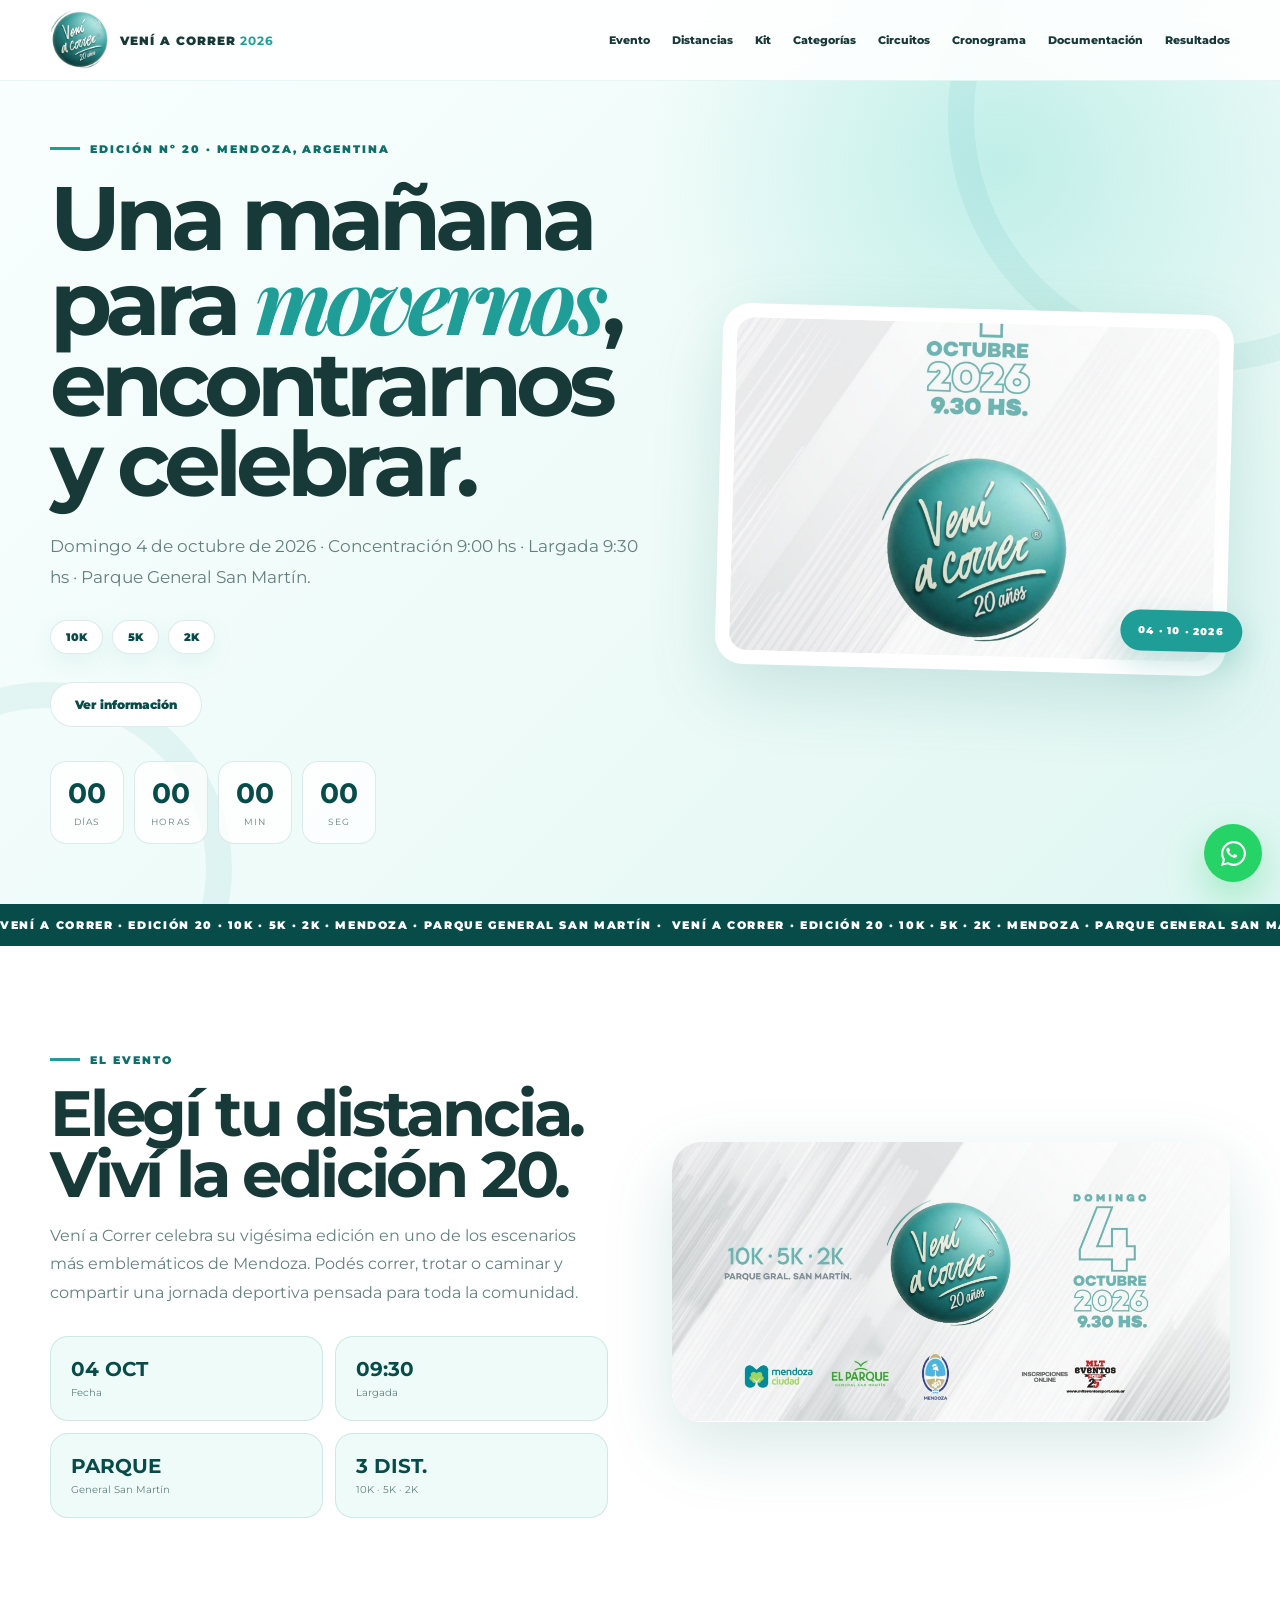
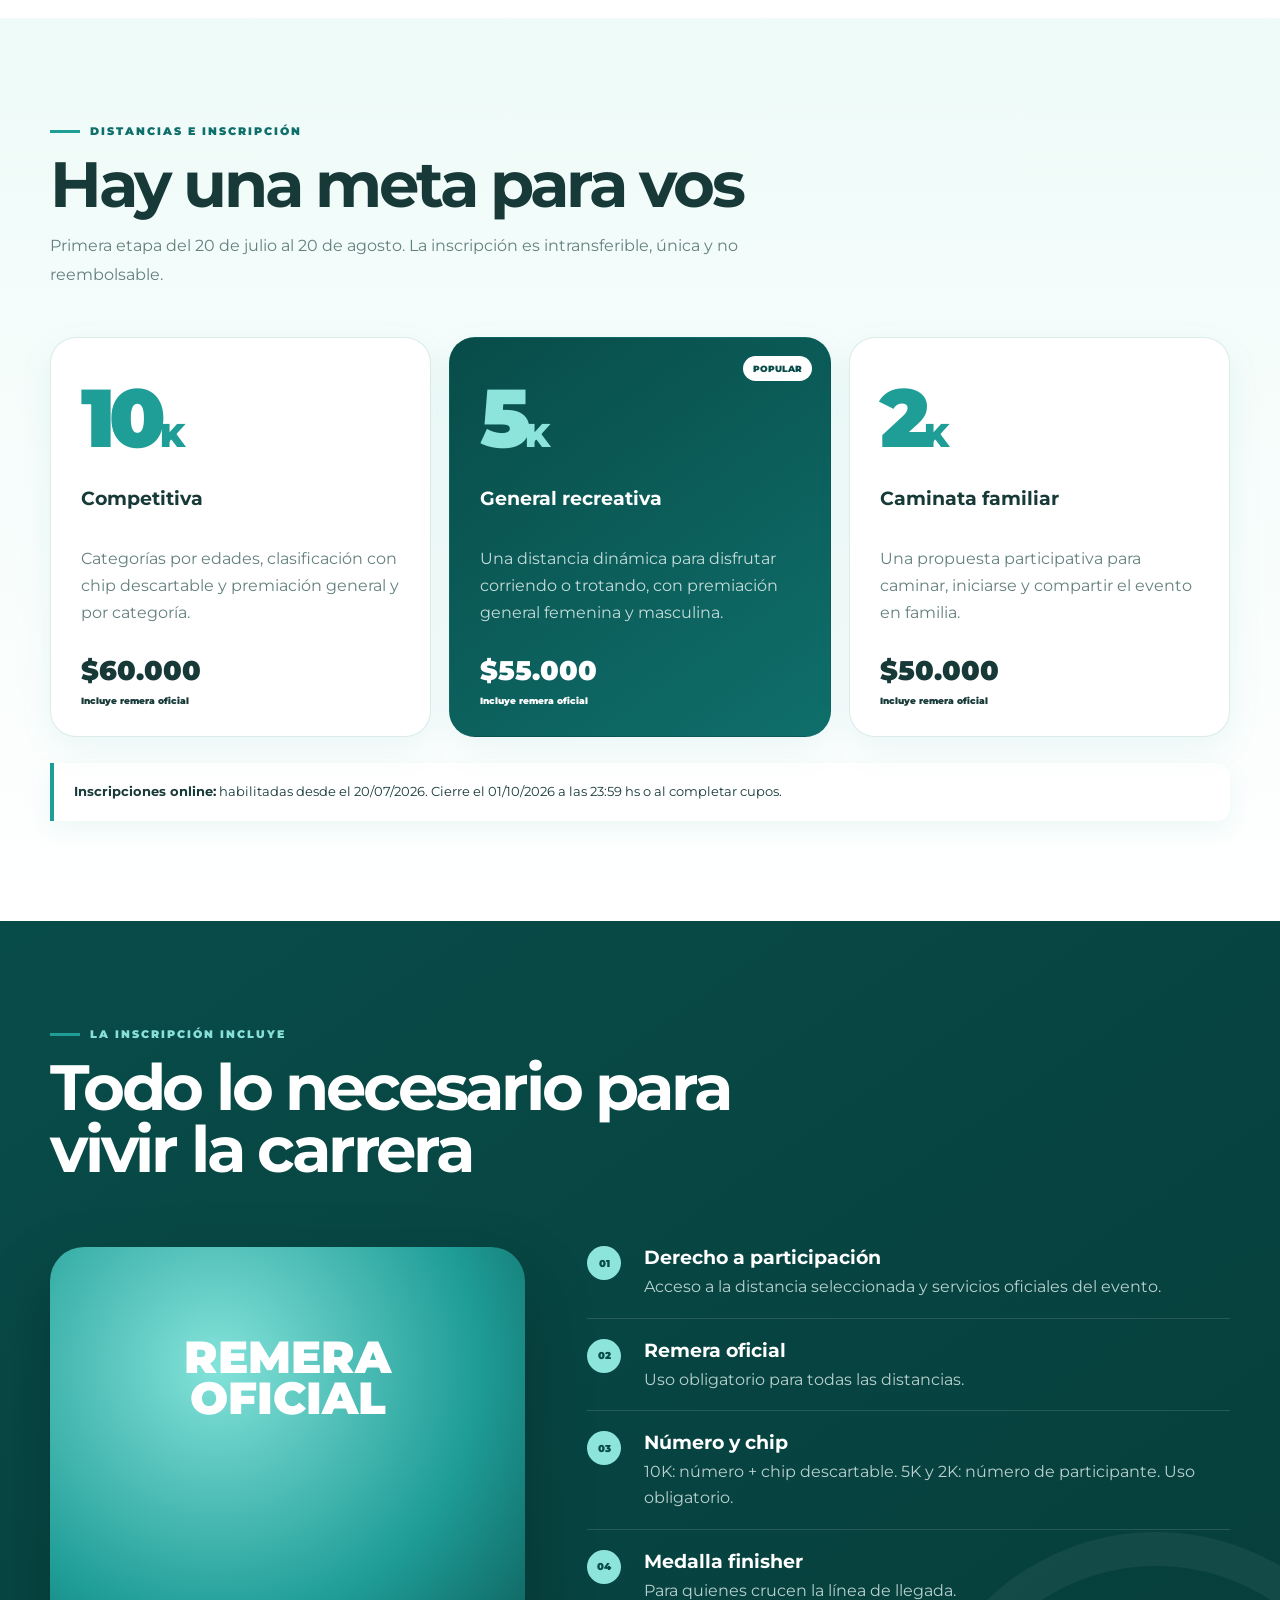
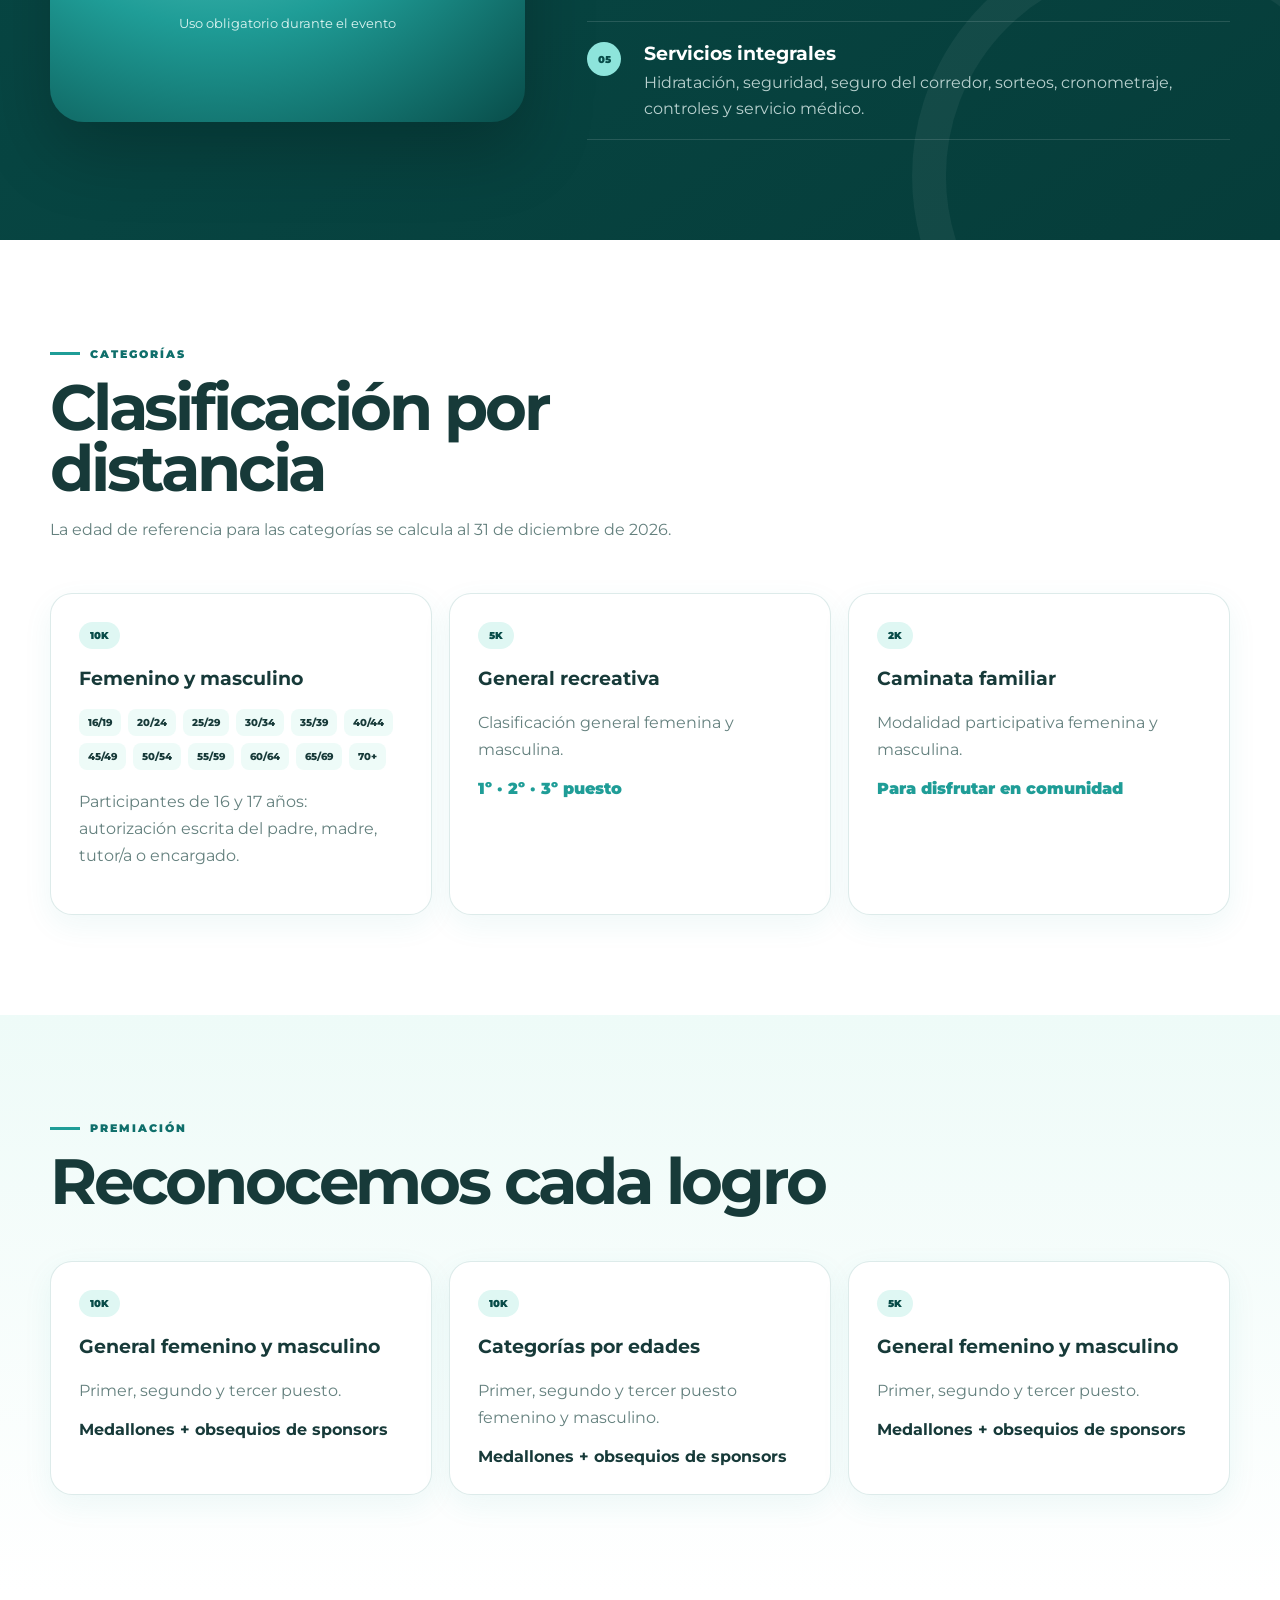
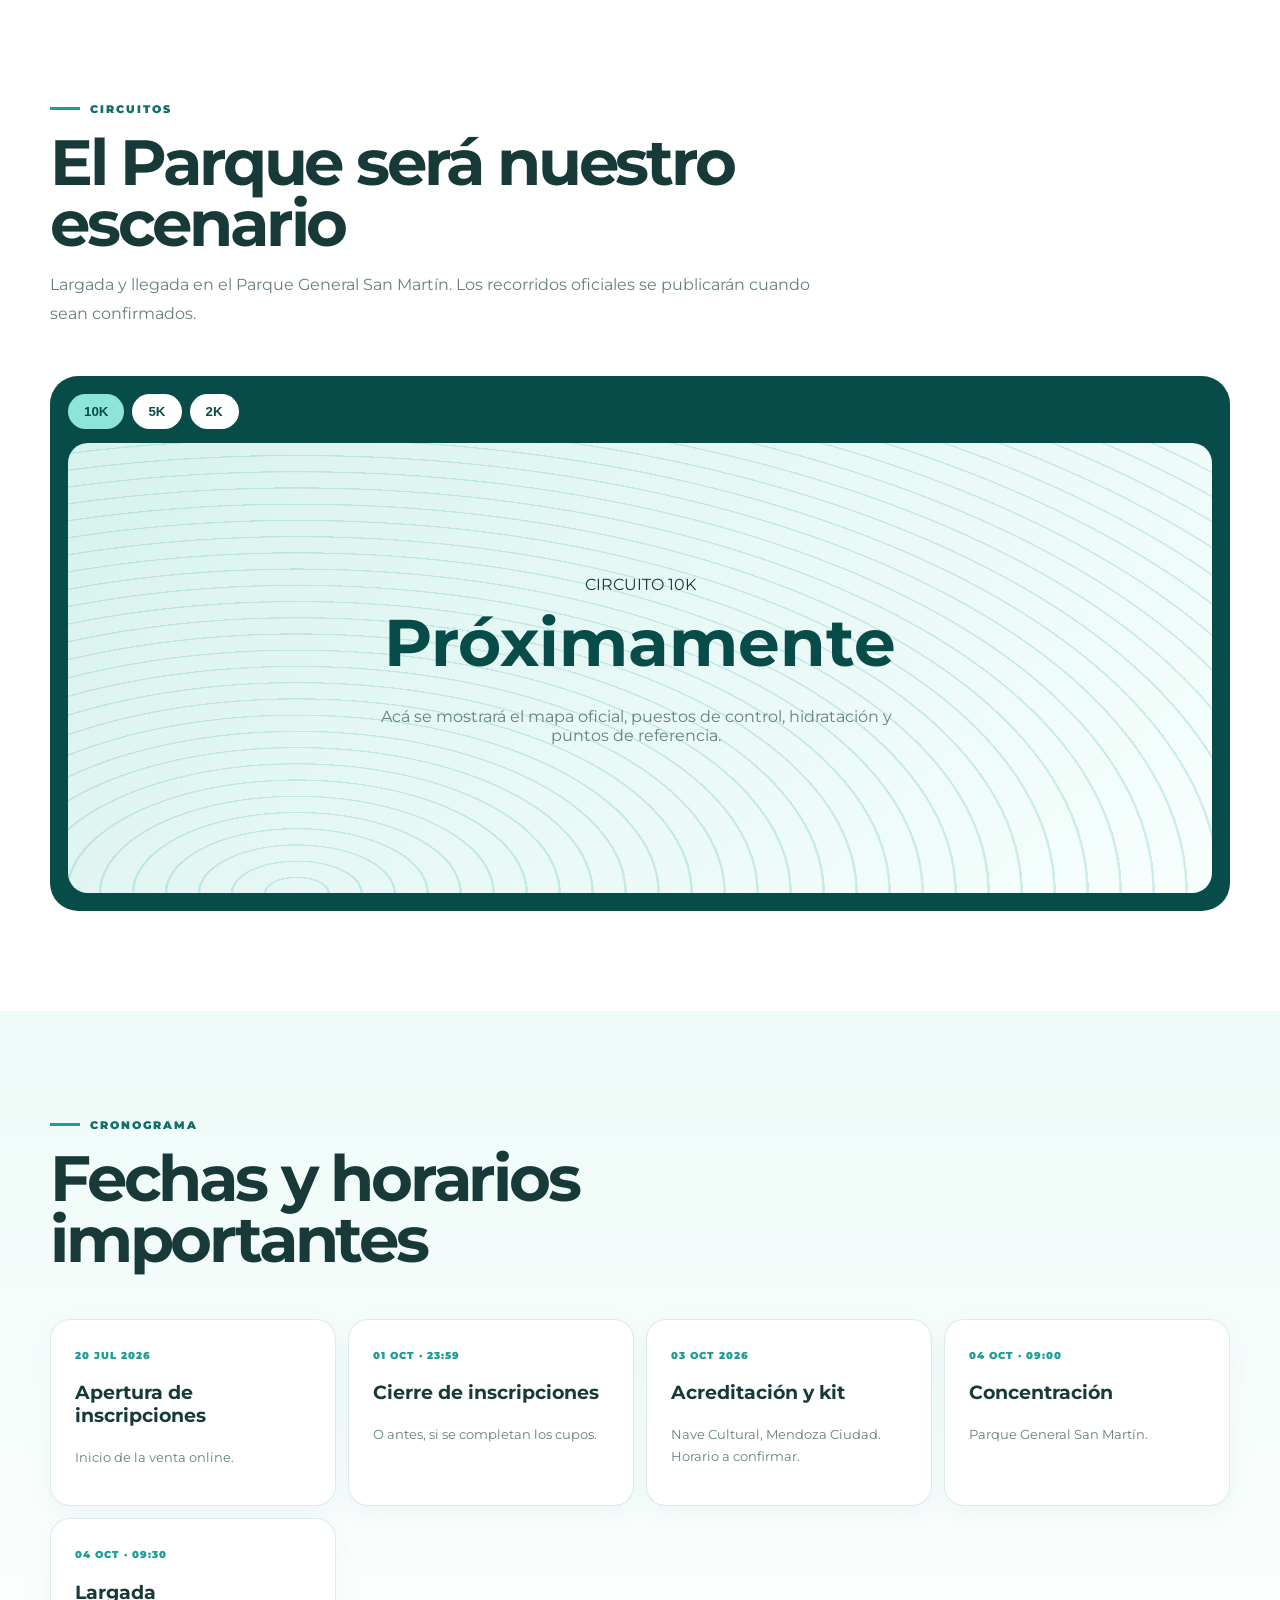
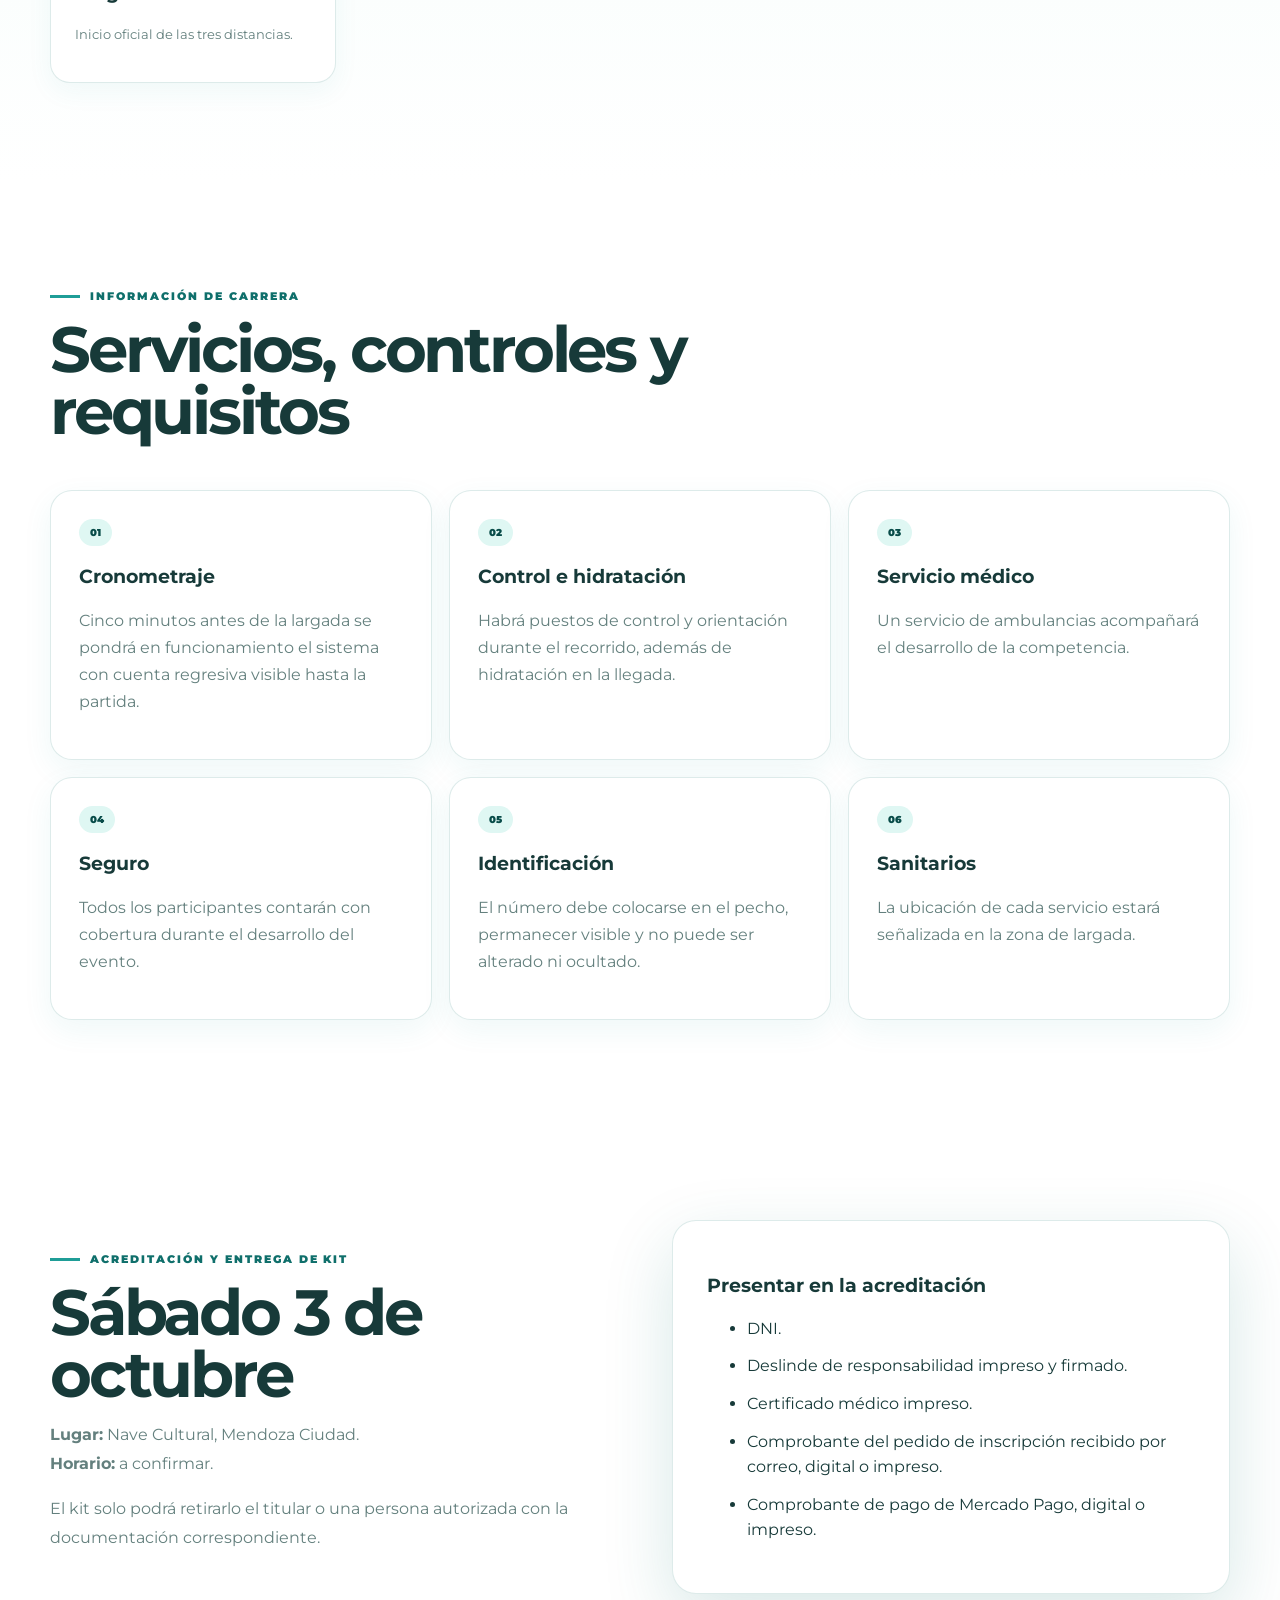
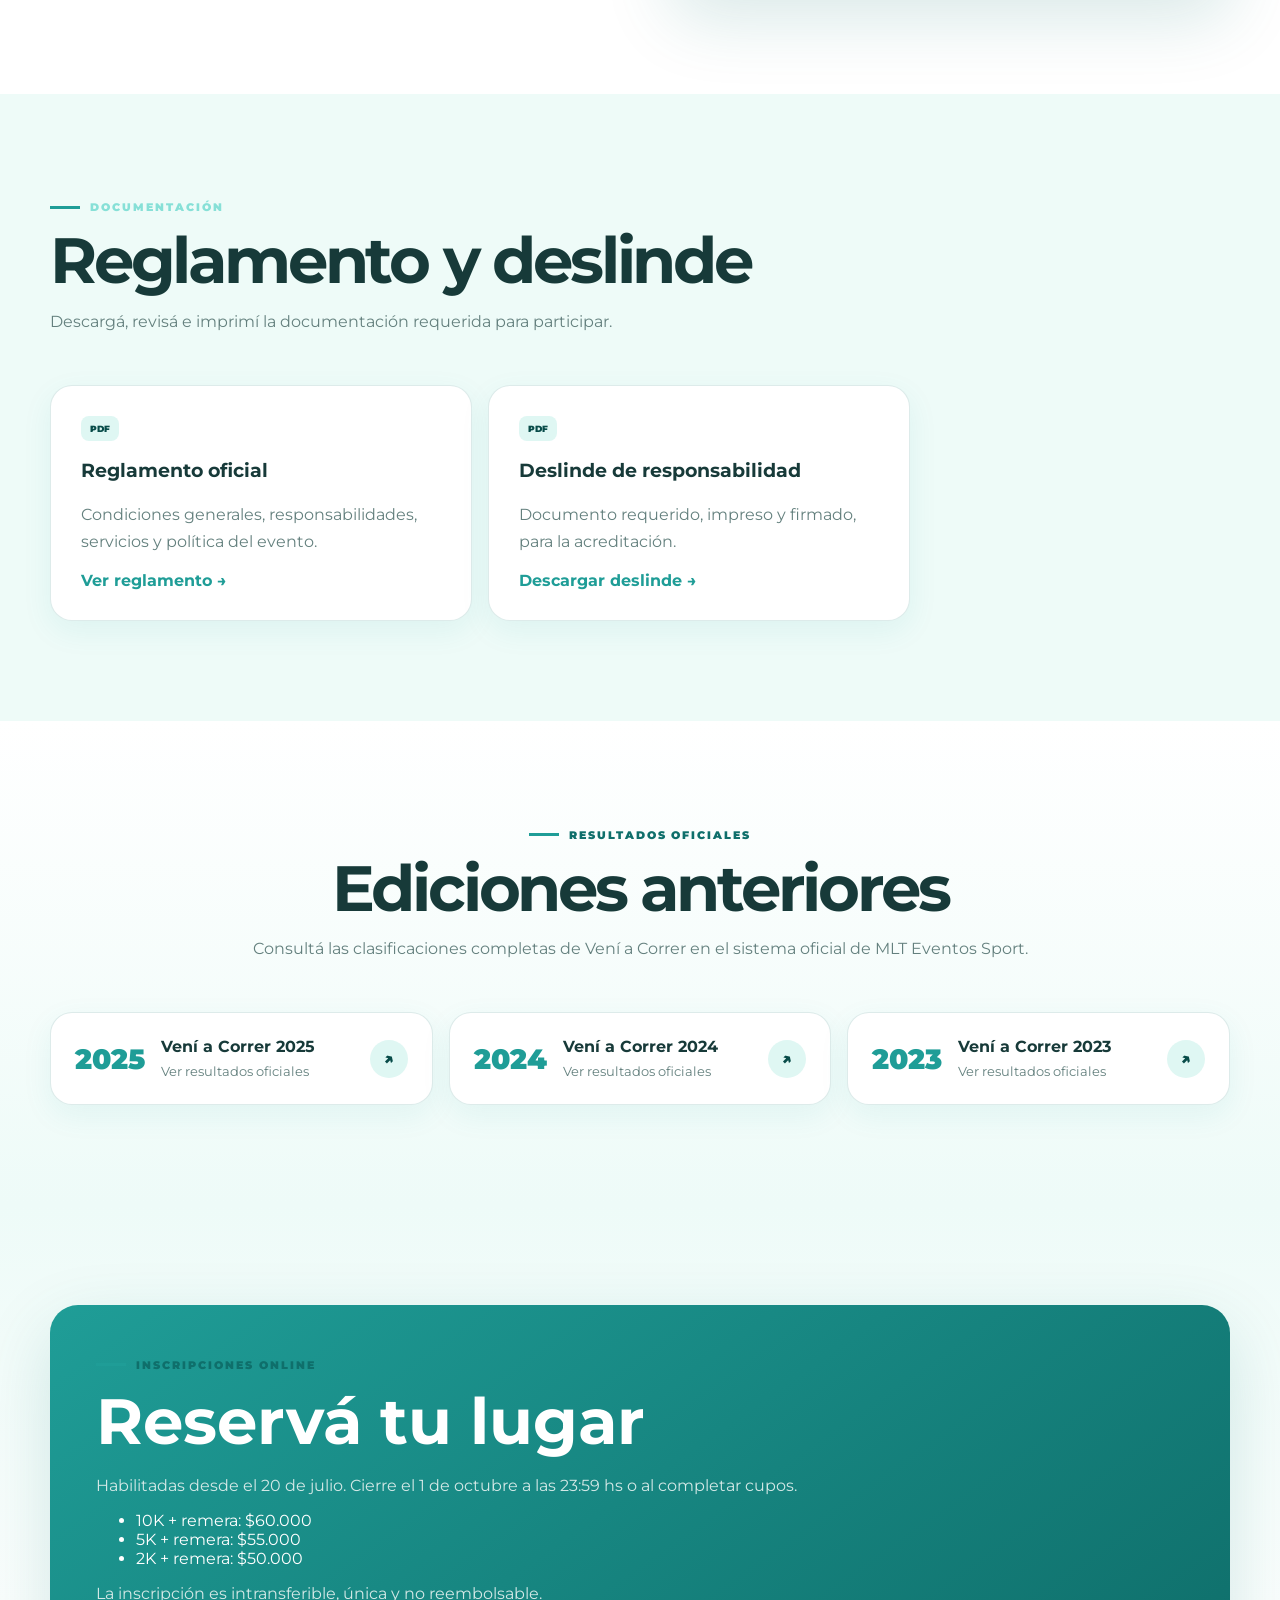
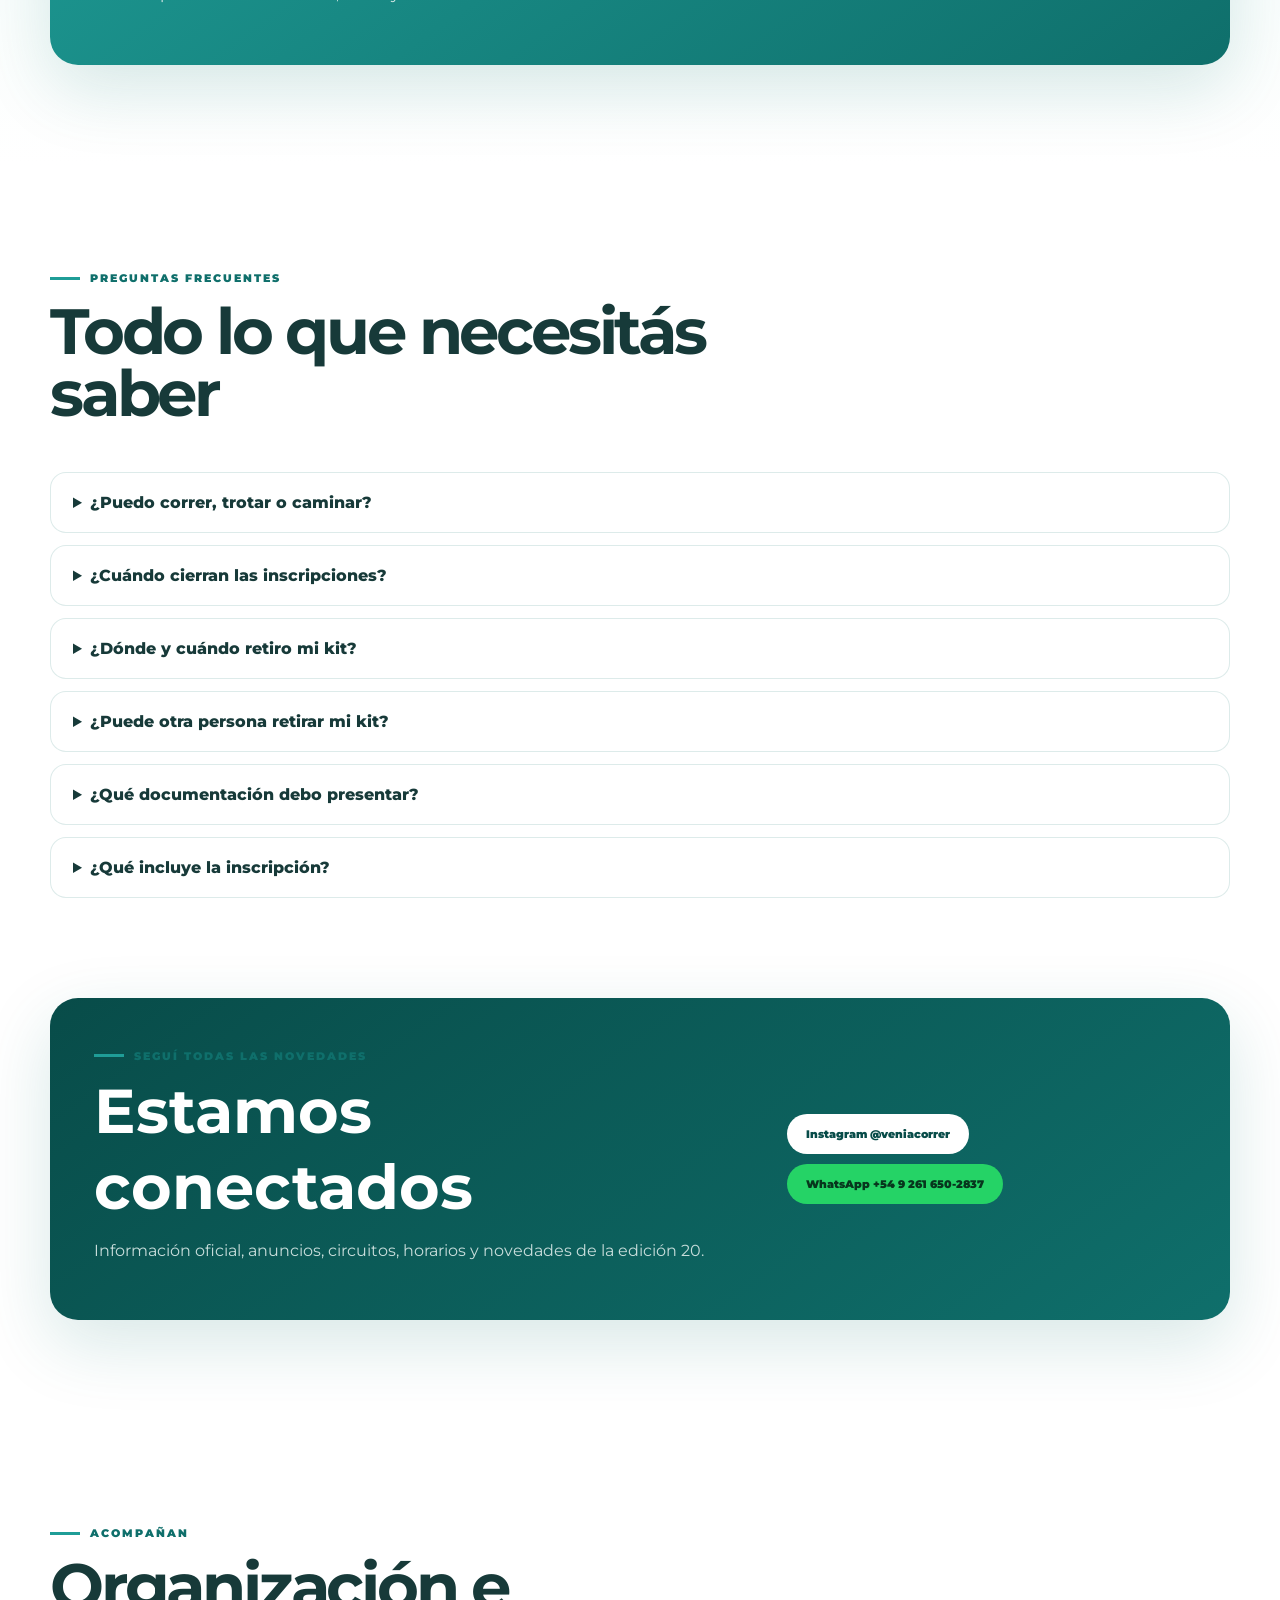
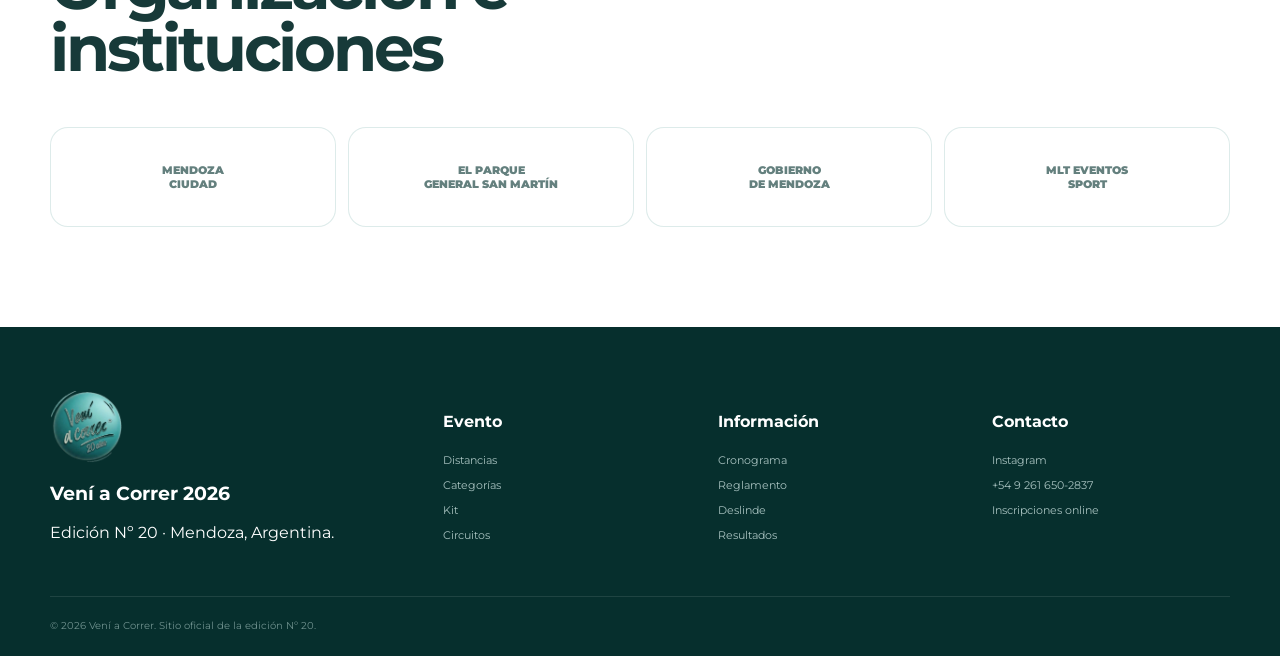
==== commit 1e200be5: "Add files via upload" ====
--- a/index.html
+++ b/index.html
@@ -10,12 +10,12 @@
   <meta property="og:image" content="assets/images/og-cover.jpg" />
   <meta property="og:type" content="website" />
   <link rel="icon" type="image/png" sizes="32x32" href="assets/images/favicon-32.png" />
-  <link rel="apple-touch-icon" href="assets/images/apple-touch-icon.png" />
+  <link rel="apple-touch-icon" href="assets/images/logo-evento.jpg" />
   <link rel="manifest" href="manifest.webmanifest" />
   <link rel="preconnect" href="https://fonts.googleapis.com" />
   <link rel="preconnect" href="https://fonts.gstatic.com" crossorigin />
   <link href="https://fonts.googleapis.com/css2?family=Montserrat:wght@400;500;600;700;800;900&family=Playfair+Display:ital,wght@1,700&display=swap" rel="stylesheet" />
-  <link rel="stylesheet" href="styles.css?v=5" />
+  <link rel="stylesheet" href="styles.css?v=6" />
   <title>Vení a Correr 2026 | Edición 20 años</title>
   <script type="application/ld+json">
   {"@context":"https://schema.org","@type":"SportsEvent","name":"Vení a Correr 2026 — Edición 20 años","startDate":"2026-10-04T09:30:00-03:00","endDate":"2026-10-04T13:00:00-03:00","eventStatus":"https://schema.org/EventScheduled","eventAttendanceMode":"https://schema.org/OfflineEventAttendanceMode","location":{"@type":"Place","name":"Parque General San Martín","address":{"@type":"PostalAddress","addressLocality":"Mendoza","addressRegion":"Mendoza","addressCountry":"AR"}},"offers":{"@type":"Offer","url":"https://inscripciones.mlteventossport.com.ar/eventos/veni-a-correr-2026","availability":"https://schema.org/InStock","validFrom":"2026-07-20T00:00:00-03:00"},"description":"Carrera 10K, 5K y 2K en el Parque General San Martín, Mendoza."}
@@ -45,7 +45,9 @@
           <h1>Una mañana para <em>movernos</em>, encontrarnos y celebrar.</h1>
           <p class="lead">Domingo 4 de octubre de 2026 · Concentración 9:00 hs · Largada 9:30 hs · Parque General San Martín.</p>
           <div class="hero-badges"><span>10K</span><span>5K</span><span>2K</span></div>
-          <div class="hero-actions"><a class="btn btn-ghost" href="#informacion">Conocé la experiencia</a></div>
+          <div class="hero-actions">
+            <a class="btn btn-ghost" href="#informacion">Ver información</a>
+          </div>
           <div class="countdown" id="countdown" aria-label="Cuenta regresiva"></div>
         </div>
         <div class="hero-art reveal">
@@ -133,9 +135,36 @@
       <a class="doc-card reveal" href="docs/deslinde.pdf" target="_blank" rel="noopener"><span>PDF</span><h3>Deslinde de responsabilidad</h3><p>Documento requerido, impreso y firmado, para la acreditación.</p><strong>Descargar deslinde →</strong></a>
     </div></div></section>
 
-    <section class="section" id="resultados"><div class="container results-card reveal"><div><span class="eyebrow">RESULTADOS</span><h2>Tu tiempo. Tu logro.</h2><p>La clasificación estará disponible después de la competencia mediante el sistema de resultados de MLT Eventos Sport.</p></div><a class="btn btn-light" href="#" aria-disabled="true">Resultados próximamente</a></div></section>
+    
+<section class="section results-section" id="resultados">
+  <div class="container">
+    <div class="section-head centered reveal">
+      <span class="eyebrow">Resultados oficiales</span>
+      <h2>Ediciones anteriores</h2>
+      <p>Consultá las clasificaciones completas de Vení a Correr en el sistema oficial de MLT Eventos Sport.</p>
+    </div>
+    <div class="results-grid reveal">
+      <a class="result-card" href="https://resultados.mlteventossport.com.ar/resultados/eventos/event_62.php" target="_blank" rel="noopener">
+        <span class="result-year">2025</span>
+        <div><strong>Vení a Correr 2025</strong><small>Ver resultados oficiales</small></div>
+        <span class="result-arrow">↗</span>
+      </a>
+      <a class="result-card" href="https://resultados.mlteventossport.com.ar/resultados/eventos/event_37.php" target="_blank" rel="noopener">
+        <span class="result-year">2024</span>
+        <div><strong>Vení a Correr 2024</strong><small>Ver resultados oficiales</small></div>
+        <span class="result-arrow">↗</span>
+      </a>
+      <a class="result-card" href="https://resultados.mlteventossport.com.ar/resultados/eventos/event_25.php" target="_blank" rel="noopener">
+        <span class="result-year">2023</span>
+        <div><strong>Vení a Correr 2023</strong><small>Ver resultados oficiales</small></div>
+        <span class="result-arrow">↗</span>
+      </a>
+    </div>
+  </div>
+</section>
 
-    <section class="section soft" id="inscripciones"><div class="container registration reveal"><div><span class="eyebrow">INSCRIPCIONES ONLINE</span><h2>Reservá tu lugar</h2><p>Habilitadas desde el 20 de julio. Cierre el 1 de octubre a las 23:59 hs o al completar cupos.</p><ul><li>10K + remera: $60.000</li><li>5K + remera: $55.000</li><li>2K + remera: $50.000</li></ul><p class="legal-note">La inscripción es intransferible, única y no reembolsable.</p></div></div></section>
+
+    <section class="section soft" id="inscripciones"><div class="container registration reveal"><div><span class="eyebrow">INSCRIPCIONES ONLINE</span><h2>Reservá tu lugar</h2><p>Habilitadas desde el 20 de julio. Cierre el 1 de octubre a las 23:59 hs o al completar cupos.</p><ul><li>10K + remera: $60.000</li><li>5K + remera: $55.000</li><li>2K + remera: $50.000</li></ul><p class="legal-note">La inscripción es intransferible, única y no reembolsable.</p></div><div class="registration-action"><a class="btn" href="https://inscripciones.mlteventossport.com.ar/eventos/veni-a-correr-2026" target="_blank" rel="noopener">Inscribirme ahora</a><a class="social-inline" href="https://www.instagram.com/veniacorrer/" target="_blank" rel="noopener">Seguir novedades en Instagram</a></div></div></section>
 
     <section class="section" id="faq"><div class="container"><div class="section-head reveal"><span class="eyebrow">PREGUNTAS FRECUENTES</span><h2>Todo lo que necesitás saber</h2></div><div class="faq-list">
       <details class="reveal"><summary>¿Puedo correr, trotar o caminar?</summary><p>Sí. La distancia es elegida por cada participante y puede completarse corriendo, trotando o caminando.</p></details>
@@ -146,7 +175,7 @@
       <details class="reveal"><summary>¿Qué incluye la inscripción?</summary><p>Participación, remera oficial, número, chip descartable para 10K, medalla finisher, hidratación, seguridad, seguro, sorteos, cronometraje, controles y servicio médico.</p></details>
     </div></div></section>
 
-    <section class="section social-section"><div class="container social-card reveal"><div><span class="eyebrow">SEGUÍ TODAS LAS NOVEDADES</span><h2>Estamos conectados</h2><p>Información oficial, anuncios, circuitos, horarios y novedades de la edición 20.</p></div><div class="social-actions"><a class="instagram-btn" href="https://www.instagram.com/veniacorrer/" target="_blank" rel="noopener">Instagram @veniacorrer</a><a class="whatsapp-btn-inline" href="https://wa.me/5492616502837?text=Hola%2C%20quiero%20informaci%C3%B3n%20sobre%20Ven%C3%AD%20a%20Correr%202026" target="_blank" rel="noopener"><svg viewBox="0 0 32 32" aria-hidden="true"><path fill="currentColor" d="M19.11 17.38c-.27-.14-1.59-.78-1.84-.87-.25-.09-.43-.14-.61.14-.18.27-.7.87-.86 1.05-.16.18-.32.2-.59.07-.27-.14-1.14-.42-2.17-1.34-.8-.71-1.34-1.59-1.5-1.86-.16-.27-.02-.42.12-.55.12-.12.27-.32.41-.48.14-.16.18-.27.27-.45.09-.18.05-.34-.02-.48-.07-.14-.61-1.48-.84-2.03-.22-.53-.45-.46-.61-.47h-.52c-.18 0-.48.07-.73.34-.25.27-.96.94-.96 2.29s.98 2.66 1.12 2.84c.14.18 1.93 2.95 4.68 4.14.65.28 1.16.45 1.56.58.66.21 1.26.18 1.73.11.53-.08 1.59-.65 1.82-1.28.23-.63.23-1.17.16-1.28-.07-.11-.25-.18-.52-.32z"/><path fill="currentColor" d="M16.03 3.2c-7.06 0-12.8 5.73-12.8 12.79 0 2.25.59 4.45 1.71 6.38L3.12 29l6.79-1.78a12.77 12.77 0 0 0 6.12 1.56h.01c7.05 0 12.79-5.74 12.79-12.8 0-3.42-1.33-6.63-3.75-9.05A12.7 12.7 0 0 0 16.03 3.2zm0 23.42h-.01a10.6 10.6 0 0 1-5.41-1.48l-.39-.23-4.03 1.06 1.08-3.93-.25-.4a10.62 10.62 0 1 1 9.01 4.98z"/></svg><span>WhatsApp</span></a></div></div></section>
+    <section class="section social-section"><div class="container social-card reveal"><div><span class="eyebrow">SEGUÍ TODAS LAS NOVEDADES</span><h2>Estamos conectados</h2><p>Información oficial, anuncios, circuitos, horarios y novedades de la edición 20.</p></div><div class="social-actions"><a class="instagram-btn" href="https://www.instagram.com/veniacorrer/" target="_blank" rel="noopener">Instagram @veniacorrer</a><a class="whatsapp-btn-inline" href="https://wa.me/5492616502837?text=Hola%2C%20quiero%20informaci%C3%B3n%20sobre%20Ven%C3%AD%20a%20Correr%202026" target="_blank" rel="noopener">WhatsApp +54 9 261 650-2837</a></div></div></section>
 
     <section class="section sponsors"><div class="container"><div class="section-head reveal"><span class="eyebrow">ACOMPAÑAN</span><h2>Organización e instituciones</h2></div><div class="sponsor-row"><span>MENDOZA<br>CIUDAD</span><span>EL PARQUE<br>GENERAL SAN MARTÍN</span><span>GOBIERNO<br>DE MENDOZA</span><span>MLT EVENTOS<br>SPORT</span></div></div></section>
   </main>
@@ -156,6 +185,6 @@
   <div class="floating-actions">
     <a class="floating-whatsapp" aria-label="Contactar por WhatsApp" href="https://wa.me/5492616502837?text=Hola%2C%20quiero%20informaci%C3%B3n%20sobre%20Ven%C3%AD%20a%20Correr%202026" target="_blank" rel="noopener" aria-label="Consultar por WhatsApp"><svg viewBox="0 0 32 32" aria-hidden="true"><path fill="currentColor" d="M19.11 17.38c-.27-.14-1.59-.78-1.84-.87-.25-.09-.43-.14-.61.14-.18.27-.7.87-.86 1.05-.16.18-.32.2-.59.07-.27-.14-1.14-.42-2.17-1.34-.8-.71-1.34-1.59-1.5-1.86-.16-.27-.02-.42.12-.55.12-.12.27-.32.41-.48.14-.16.18-.27.27-.45.09-.18.05-.34-.02-.48-.07-.14-.61-1.48-.84-2.03-.22-.53-.45-.46-.61-.47h-.52c-.18 0-.48.07-.73.34-.25.27-.96.94-.96 2.29s.98 2.66 1.12 2.84c.14.18 1.93 2.95 4.68 4.14.65.28 1.16.45 1.56.58.66.21 1.26.18 1.73.11.53-.08 1.59-.65 1.82-1.28.23-.63.23-1.17.16-1.28-.07-.11-.25-.18-.52-.32z"/><path fill="currentColor" d="M16.03 3.2c-7.06 0-12.8 5.73-12.8 12.79 0 2.25.59 4.45 1.71 6.38L3.12 29l6.79-1.78a12.77 12.77 0 0 0 6.12 1.56h.01c7.05 0 12.79-5.74 12.79-12.8 0-3.42-1.33-6.63-3.75-9.05A12.7 12.7 0 0 0 16.03 3.2zm0 23.42h-.01a10.6 10.6 0 0 1-5.41-1.48l-.39-.23-4.03 1.06 1.08-3.93-.25-.4a10.62 10.62 0 1 1 9.01 4.98z"/></svg></a>
   </div>
-  <script src="script.js?v=5"></script>
+  <script src="script.js?v=6"></script>
 </body>
 </html>
--- a/styles.css
+++ b/styles.css
@@ -1,53 +1,189 @@
 
 :root{
-  --teal:#0b6d6a;--teal-deep:#064846;--mint:#b9ebe2;--cream:#f4efe6;
-  --paper:#fbf8f2;--coral:#ff6d5a;--yellow:#f3cf57;--ink:#1c2525;
-  --muted:#6d7775;--line:rgba(28,37,37,.14);--white:#fff;
-  --shadow:0 24px 70px rgba(12,70,68,.16)
+  --teal:#1f9d97;
+  --teal-dark:#0f6f6b;
+  --teal-deep:#084c49;
+  --mint:#dff7f3;
+  --mint-2:#eefbf8;
+  --white:#ffffff;
+  --ink:#173a39;
+  --muted:#64807e;
+  --line:rgba(15,111,107,.14);
+  --shadow:0 24px 70px rgba(15,111,107,.16);
 }
-*{box-sizing:border-box}html{scroll-behavior:smooth}body{margin:0;background:var(--paper);color:var(--ink);font-family:Montserrat,system-ui,sans-serif;overflow-x:hidden}
-a{text-decoration:none;color:inherit}img{display:block;max-width:100%}.container{width:min(1200px,calc(100% - 40px));margin:auto}.section{padding:96px 0}
-.progress{position:fixed;top:0;left:0;height:4px;background:var(--coral);z-index:2000;width:0}
-.site-header{position:fixed;inset:0 0 auto;z-index:1000;background:rgba(251,248,242,.92);backdrop-filter:blur(14px);border-bottom:1px solid var(--line)}
-.nav{height:78px;display:flex;align-items:center;justify-content:space-between}.brand{display:flex;align-items:center;gap:12px;font-weight:900;font-size:12px;text-transform:uppercase;letter-spacing:.11em}.brand img{width:54px;height:54px;object-fit:contain}.brand b{color:var(--coral)}
-.nav-menu{display:flex;align-items:center;gap:20px;font-size:11px;font-weight:900;text-transform:uppercase;letter-spacing:.05em}.nav-menu a{padding:9px 0}.nav-menu a:hover{color:var(--coral)}
-.nav-toggle{display:none;border:0;background:var(--teal-deep);color:#fff;width:44px;height:44px;border-radius:50%}
-.hero{min-height:100vh;padding:125px 0 40px;position:relative;display:flex;align-items:center;background:
- linear-gradient(90deg,transparent 49.6%,rgba(11,109,106,.08) 49.8%,rgba(11,109,106,.08) 50.2%,transparent 50.4%),
- linear-gradient(var(--paper),var(--paper))}
-.hero:before{content:"";position:absolute;left:0;top:0;width:36%;height:100%;background:var(--cream);clip-path:polygon(0 0,100% 0,76% 100%,0 100%)}
-.hero-grid{display:grid;grid-template-columns:1.05fr .95fr;gap:64px;align-items:center;position:relative;z-index:1}
-.eyebrow{display:inline-flex;align-items:center;gap:9px;font-size:11px;font-weight:900;text-transform:uppercase;letter-spacing:.18em;color:var(--coral)}.eyebrow:before{content:"";width:28px;height:8px;background:var(--yellow);border-radius:1px}
-h1{font-size:clamp(58px,7vw,104px);line-height:.88;letter-spacing:-.07em;margin:22px 0 26px;text-transform:uppercase}h1 em{display:block;font-family:"Playfair Display",serif;text-transform:none;font-weight:700;color:var(--teal);letter-spacing:-.04em}
-.lead{font-size:17px;line-height:1.75;color:var(--muted);max-width:650px}.hero-badges{display:flex;gap:8px;flex-wrap:wrap;margin:28px 0}.hero-badges span{padding:9px 14px;border:2px solid var(--ink);font-size:11px;font-weight:900;background:var(--paper);box-shadow:4px 4px 0 var(--yellow)}
-.hero-actions{margin:30px 0}.btn{display:inline-flex;align-items:center;justify-content:center;padding:14px 22px;border-radius:0;background:var(--teal-deep);color:#fff;font-weight:900;font-size:12px;text-transform:uppercase;letter-spacing:.06em;box-shadow:6px 6px 0 var(--coral);transition:.2s}.btn:hover{transform:translate(-2px,-2px);box-shadow:9px 9px 0 var(--coral)}.btn-ghost{background:var(--paper);color:var(--ink);border:2px solid var(--ink)}
-.countdown{display:grid;grid-template-columns:repeat(4,1fr);gap:8px;max-width:520px;margin-top:34px}.countdown div{background:var(--teal);color:#fff;padding:14px 12px;text-align:center}.countdown div:nth-child(2){background:var(--coral)}.countdown div:nth-child(3){background:var(--yellow);color:var(--ink)}.countdown div:nth-child(4){background:var(--teal-deep)}.countdown b{display:block;font-size:28px}.countdown small{font-size:9px;text-transform:uppercase;letter-spacing:.11em}
-.hero-art{position:relative}.poster-wrap{background:#fff;padding:14px;box-shadow:var(--shadow);transform:rotate(2deg);border:2px solid var(--ink)}.poster-wrap img{aspect-ratio:1.55;object-fit:cover;width:100%}.poster-chip{position:absolute;left:-24px;bottom:-22px;background:var(--yellow);border:2px solid var(--ink);padding:14px 18px;font-size:11px;font-weight:900;box-shadow:5px 5px 0 var(--coral)}
-.edition-stamp{position:absolute;right:-26px;top:-28px;width:112px;height:112px;background:var(--coral);color:white;border-radius:50%;display:grid;place-content:center;text-align:center;border:4px solid var(--paper);z-index:2;transform:rotate(8deg)}.edition-stamp span{font-size:9px;font-weight:900;letter-spacing:.14em}.edition-stamp strong{font-size:43px;line-height:.9}
-.ticker{background:var(--teal-deep);color:#fff;padding:14px 0;overflow:hidden;white-space:nowrap;font-size:11px;font-weight:900;letter-spacing:.15em}.ticker div{width:max-content;animation:marquee 24s linear infinite}@keyframes marquee{to{transform:translateX(-50%)}}
-.section-head{display:grid;grid-template-columns:.7fr 1.3fr;gap:50px;align-items:end;margin-bottom:48px}.section-head h2,.section-copy h2{font-size:clamp(42px,5vw,72px);line-height:.95;letter-spacing:-.06em;margin:12px 0;text-transform:uppercase}.section-head p,.section-copy p{color:var(--muted);line-height:1.8}
-.split{display:grid;grid-template-columns:1fr 1fr;gap:60px;align-items:center}.visual-card{position:relative;padding:12px;background:var(--yellow);border:2px solid var(--ink);box-shadow:10px 10px 0 var(--coral);transform:rotate(-1.2deg)}.visual-card img{border:2px solid var(--ink)}.info-grid{display:grid;grid-template-columns:repeat(2,1fr);gap:10px;margin-top:28px}.info-grid article{background:#fff;border:2px solid var(--ink);padding:18px;box-shadow:4px 4px 0 var(--mint)}.info-grid b{display:block;font-size:20px}.info-grid span{font-size:10px;color:var(--muted);text-transform:uppercase}
-.soft{background:var(--cream);border-top:1px solid var(--line);border-bottom:1px solid var(--line)}
-.distance-grid{display:grid;grid-template-columns:repeat(3,1fr);gap:18px}.distance-card{min-height:410px;padding:30px;border:2px solid var(--ink);background:var(--white);display:flex;flex-direction:column;position:relative;box-shadow:8px 8px 0 var(--mint);transition:.25s}.distance-card:hover{transform:translateY(-7px) rotate(-.5deg)}.distance-card:nth-child(2){background:var(--yellow);box-shadow:8px 8px 0 var(--coral)}.distance-card.featured{background:var(--teal-deep);color:#fff;transform:none;box-shadow:8px 8px 0 var(--coral)}.popular{position:absolute;right:15px;top:15px;background:var(--coral);color:#fff;padding:7px 10px;font-size:9px;font-weight:900}.distance-number{font-size:84px;font-weight:900;letter-spacing:-.08em}.distance-number span{font-size:.4em}.distance-card p{color:var(--muted);line-height:1.7}.featured p{color:#bfd1cf}.price{margin-top:auto;font-size:28px;font-weight:900}.price small{display:block;font-size:9px;color:inherit;margin-top:8px;text-transform:uppercase}.registration-note{margin-top:25px;padding:18px 20px;background:var(--paper);border:2px solid var(--ink);box-shadow:6px 6px 0 var(--yellow);font-size:13px;line-height:1.65}
-.dark{background:var(--teal-deep);color:#fff}.section-head.light .eyebrow{color:var(--yellow)}.kit-grid{display:grid;grid-template-columns:.8fr 1.2fr;gap:60px;align-items:center}.shirt-placeholder{aspect-ratio:1;display:grid;place-items:center;text-align:center;background:var(--mint);color:var(--teal-deep);clip-path:polygon(50% 0,100% 18%,88% 100%,12% 100%,0 18%);border:0}.shirt-placeholder span{font-size:44px;font-weight:900;text-transform:uppercase}.shirt-placeholder small{display:block;max-width:220px;margin-top:15px}.kit-list{display:grid;gap:0}.kit-list article{display:grid;grid-template-columns:44px 1fr;gap:16px;padding:18px 0;border-bottom:1px solid rgba(255,255,255,.2)}.kit-list article>span{width:36px;height:36px;border-radius:50%;display:grid;place-items:center;background:var(--coral);font-size:11px;font-weight:900}.kit-list h3{margin:0 0 5px}.kit-list p{margin:0;color:#b9cfcc;line-height:1.6}
-.category-grid,.award-grid,.feature-grid{display:grid;grid-template-columns:repeat(3,1fr);gap:16px}.category-card,.award-grid article,.feature-grid article{background:#fff;border:2px solid var(--ink);padding:28px;box-shadow:6px 6px 0 var(--mint)}.category-card:nth-child(2),.award-grid article:nth-child(2){box-shadow:6px 6px 0 var(--yellow)}.category-card:nth-child(3),.award-grid article:nth-child(3){box-shadow:6px 6px 0 var(--coral)}.category-km,.award-grid article>span,.feature-grid article>span{display:inline-block;background:var(--teal);color:#fff;padding:7px 10px;font-size:10px;font-weight:900;text-transform:uppercase}.age-chips{display:flex;flex-wrap:wrap;gap:7px;margin:18px 0}.age-chips span{padding:7px 9px;background:var(--cream);border:1px solid var(--line);font-size:10px;font-weight:800}.category-card p,.award-grid p,.feature-grid p{color:var(--muted);line-height:1.7}.prize-mini{color:var(--coral);font-weight:900}
-.route-panel{background:var(--cream);border:2px solid var(--ink);padding:18px;box-shadow:10px 10px 0 var(--teal)}.route-tabs{display:flex;gap:8px;margin-bottom:14px}.route-tabs button{border:2px solid var(--ink);background:#fff;padding:10px 16px;font-weight:900}.route-tabs button.active{background:var(--yellow)}.route-map{position:relative;min-height:460px;overflow:hidden;background:linear-gradient(135deg,#dfeee9,#f8f4ea)}.map-lines{position:absolute;inset:0;background:repeating-linear-gradient(35deg,transparent 0 28px,rgba(11,109,106,.12) 29px 31px)}.route-content{position:absolute;inset:0;display:grid;place-content:center;text-align:center;padding:30px}.route-content h3{font-size:68px;margin:6px;text-transform:uppercase}.route-content p{color:var(--muted);max-width:520px}
-.timeline{display:grid;grid-template-columns:repeat(4,1fr);gap:10px}.timeline article{background:#fff;border:2px solid var(--ink);padding:24px;min-height:190px}.timeline article:nth-child(odd){transform:translateY(16px);background:var(--yellow)}.timeline time{font-size:10px;font-weight:900;color:var(--coral);text-transform:uppercase}.timeline p{font-size:13px;line-height:1.65;color:var(--muted)}
-.results-card,.social-card{background:var(--teal);color:#fff;padding:44px;border:2px solid var(--ink);box-shadow:10px 10px 0 var(--yellow);display:flex;align-items:center;justify-content:space-between;gap:30px}.results-card h2,.social-card h2{font-size:clamp(38px,5vw,62px);letter-spacing:-.05em;margin:10px 0;text-transform:uppercase}.results-card p,.social-card p{color:#d3e7e5}.btn-light{background:#fff;color:var(--ink)}
-.compact-register{display:grid;grid-template-columns:1.2fr .8fr;gap:50px;align-items:center;background:var(--coral);color:#fff;padding:46px;border:2px solid var(--ink);box-shadow:10px 10px 0 var(--yellow)}.compact-register h2{font-size:clamp(40px,5vw,66px);line-height:.95;margin:12px 0;text-transform:uppercase}.compact-register p{line-height:1.7}.register-facts{display:grid;grid-template-columns:repeat(3,1fr);gap:8px}.register-facts span{background:#fff;color:var(--ink);padding:18px;text-align:center;border:2px solid var(--ink);font-size:13px}.register-facts b{display:block;font-size:24px;color:var(--teal);margin-bottom:6px}
-.faq-list{display:grid;grid-template-columns:1fr 1fr;gap:12px}.faq-list details{background:#fff;border:2px solid var(--ink);padding:20px}.faq-list summary{font-weight:900;cursor:pointer}.faq-list p{color:var(--muted);line-height:1.7}
-.documents{background:var(--mint)}.document-grid{display:grid;grid-template-columns:repeat(2,1fr);gap:16px;max-width:860px}.doc-card{background:#fff;border:2px solid var(--ink);padding:30px;box-shadow:8px 8px 0 var(--coral);transition:.2s}.doc-card:hover{transform:translateY(-5px)}.doc-card>span{background:var(--yellow);padding:7px 9px;font-size:9px;font-weight:900}.doc-card p{color:var(--muted);line-height:1.7}.doc-card strong{color:var(--teal)}
-.checklist{background:#fff;border:2px solid var(--ink);padding:34px;box-shadow:8px 8px 0 var(--yellow)}.checklist li{margin:12px 0;line-height:1.6}
-.sponsor-row{display:grid;grid-template-columns:repeat(4,1fr);gap:12px}.sponsor-row span{min-height:100px;border:2px solid var(--ink);display:grid;place-items:center;text-align:center;background:#fff;font-size:11px;font-weight:900;box-shadow:4px 4px 0 var(--mint)}
-.social-section{padding-top:0}.social-card{background:var(--teal-deep);box-shadow:10px 10px 0 var(--coral)}.social-actions{display:flex;gap:10px;flex-wrap:wrap}.instagram-btn,.whatsapp-btn-inline{display:inline-flex;align-items:center;gap:8px;padding:13px 18px;border:2px solid var(--ink);font-size:11px;font-weight:900}.instagram-btn{background:var(--yellow);color:var(--ink)}.whatsapp-btn-inline{background:#25d366;color:#082b17}.whatsapp-btn-inline svg{width:20px;height:20px}
-footer{background:#162827;color:#fff;padding:65px 0 24px}.footer-grid{display:grid;grid-template-columns:1.5fr repeat(3,1fr);gap:35px}.footer-grid img{width:70px;height:70px;object-fit:contain}.footer-grid a,.footer-grid span{display:block;color:#aebfbd;margin:11px 0;font-size:11px}.copyright{border-top:1px solid rgba(255,255,255,.12);padding-top:22px;margin-top:38px;color:#77908e;font-size:10px}
-.floating-actions{position:fixed;right:18px;bottom:18px;z-index:1200}.floating-whatsapp{width:58px;height:58px;border-radius:50%;display:grid;place-items:center;background:#25d366;color:#fff;border:3px solid #fff;box-shadow:0 14px 36px rgba(0,0,0,.22)}.floating-whatsapp svg{width:31px;height:31px}.floating-cta{display:none!important}
-.reveal{opacity:0;transform:translateY(24px);transition:.7s}.reveal.visible{opacity:1;transform:none}
+*{box-sizing:border-box}
+html{scroll-behavior:smooth}
+body{margin:0;font-family:Montserrat,system-ui,sans-serif;color:var(--ink);background:#fff;overflow-x:hidden}
+a{text-decoration:none;color:inherit}
+img{display:block;max-width:100%}
+.container{width:min(1180px,calc(100% - 40px));margin:auto}
+.section{padding:100px 0}
+.progress{position:fixed;top:0;left:0;height:3px;width:0;background:linear-gradient(90deg,var(--teal),#7be1d5);z-index:2000}
+.site-header{position:fixed;inset:0 0 auto;z-index:1000;background:rgba(255,255,255,.88);backdrop-filter:blur(15px);border-bottom:1px solid rgba(31,157,151,.10)}
+.nav{height:80px;display:flex;align-items:center;justify-content:space-between}
+.brand{display:flex;align-items:center;gap:12px;font-size:12px;font-weight:900;letter-spacing:.08em;text-transform:uppercase}
+.brand img{width:58px;height:58px;object-fit:contain}
+.brand b{color:var(--teal)}
+.nav-menu{display:flex;align-items:center;gap:22px;font-size:11px;font-weight:800}
+.nav-menu a{position:relative}
+.nav-menu a:not(.btn):after{content:"";position:absolute;left:0;right:100%;bottom:-7px;height:2px;background:var(--teal);transition:.25s}
+.nav-menu a:hover:after{right:0}
+.nav-toggle{display:none;border:0;width:44px;height:44px;border-radius:12px;background:var(--teal-deep);color:#fff}
+.hero{min-height:100vh;padding:135px 0 60px;display:flex;align-items:center;position:relative;overflow:hidden;background:
+ radial-gradient(circle at 78% 18%,rgba(94,211,199,.32),transparent 28%),
+ linear-gradient(135deg,#f9fffe 0%,#eefbf8 56%,#dff6f2 100%)}
+.hero:before,.hero:after{content:"";position:absolute;border-radius:50%;border:26px solid rgba(31,157,151,.08)}
+.hero:before{width:460px;height:460px;right:-180px;top:-140px}
+.hero:after{width:320px;height:320px;left:-140px;bottom:-150px}
+.hero-grid{display:grid;grid-template-columns:1.08fr .92fr;gap:70px;align-items:center;position:relative;z-index:1}
+.eyebrow{display:inline-flex;align-items:center;gap:10px;color:var(--teal-dark);font-size:11px;font-weight:900;letter-spacing:.18em;text-transform:uppercase}
+.eyebrow:before{content:"";width:30px;height:3px;background:var(--teal)}
+h1{font-size:clamp(56px,7vw,102px);line-height:.9;letter-spacing:-.065em;margin:22px 0 26px}
+h1 em{font-family:"Playfair Display",serif;color:var(--teal);font-weight:700}
+.lead{font-size:17px;line-height:1.8;color:var(--muted);max-width:650px}
+.hero-badges{display:flex;gap:9px;flex-wrap:wrap;margin:28px 0}
+.hero-badges span{padding:9px 15px;border-radius:999px;background:#fff;border:1px solid var(--line);font-size:11px;font-weight:900;color:var(--teal-deep);box-shadow:0 8px 22px rgba(31,157,151,.08)}
+.hero-actions{display:flex;gap:12px;margin:28px 0}
+.btn{display:inline-flex;align-items:center;justify-content:center;padding:14px 24px;border-radius:999px;background:var(--teal-deep);color:#fff;font-size:12px;font-weight:900}
+.btn-ghost{background:#fff;color:var(--teal-deep);border:1px solid var(--line)}
+.countdown{display:flex;gap:10px;margin-top:34px}
+.countdown div{min-width:74px;padding:14px 12px;border-radius:16px;background:rgba(255,255,255,.78);border:1px solid var(--line);text-align:center}
+.countdown b{display:block;font-size:28px;color:var(--teal-deep)}
+.countdown small{font-size:9px;text-transform:uppercase;letter-spacing:.12em;color:var(--muted)}
+.hero-art{position:relative}
+.poster-wrap{padding:14px;background:#fff;border-radius:28px;box-shadow:var(--shadow);transform:rotate(1.5deg)}
+.poster-wrap img{width:100%;aspect-ratio:1.45;object-fit:cover;border-radius:18px}
+.poster-chip{position:absolute;right:-16px;bottom:24px;padding:14px 18px;background:var(--teal);color:#fff;border-radius:999px;font-size:10px;font-weight:900;letter-spacing:.12em;box-shadow:0 12px 30px rgba(31,157,151,.26)}
+.ticker{overflow:hidden;background:var(--teal-deep);color:#fff;padding:14px 0;font-size:11px;font-weight:900;letter-spacing:.15em;white-space:nowrap}
+.ticker div{width:max-content;animation:marquee 26s linear infinite}
+@keyframes marquee{to{transform:translateX(-50%)}}
+.section-head{max-width:780px;margin-bottom:48px}
+.section-head.centered{text-align:center;margin-left:auto;margin-right:auto}
+.section-head h2,.section-copy h2{font-size:clamp(42px,5vw,72px);line-height:.96;letter-spacing:-.05em;margin:16px 0}
+.section-head p,.section-copy p{color:var(--muted);line-height:1.8}
+.split{display:grid;grid-template-columns:1fr 1fr;gap:64px;align-items:center}
+.visual-card{border-radius:30px;overflow:hidden;box-shadow:var(--shadow)}
+.info-grid{display:grid;grid-template-columns:repeat(2,1fr);gap:12px;margin-top:28px}
+.info-grid article{padding:20px;background:var(--mint-2);border:1px solid var(--line);border-radius:18px}
+.info-grid b{display:block;font-size:20px;color:var(--teal-deep)}
+.info-grid span{font-size:10px;color:var(--muted)}
+.soft{background:linear-gradient(180deg,var(--mint-2),#fff)}
+.distance-grid{display:grid;grid-template-columns:repeat(3,1fr);gap:18px}
+.distance-card{min-height:400px;padding:30px;background:#fff;border:1px solid var(--line);border-radius:26px;display:flex;flex-direction:column;position:relative;transition:.25s;box-shadow:0 12px 34px rgba(31,157,151,.08)}
+.distance-card:hover{transform:translateY(-8px);box-shadow:var(--shadow)}
+.distance-card.featured{background:linear-gradient(145deg,var(--teal-deep),var(--teal-dark));color:#fff}
+.popular{position:absolute;right:18px;top:18px;background:#fff;color:var(--teal-deep);padding:7px 10px;border-radius:999px;font-size:9px;font-weight:900}
+.distance-number{font-size:82px;font-weight:900;letter-spacing:-.075em;color:var(--teal)}
+.featured .distance-number{color:#8de4db}
+.distance-number span{font-size:.4em}
+.distance-card p{color:var(--muted);line-height:1.7}
+.featured p{color:#c5dcda}
+.price{margin-top:auto;font-size:27px;font-weight:900}
+.price small{display:block;font-size:9px;color:inherit;margin-top:8px}
+.registration-note{margin-top:26px;padding:18px 20px;background:#fff;border-left:4px solid var(--teal);border-radius:0 14px 14px 0;box-shadow:0 8px 24px rgba(31,157,151,.08);font-size:13px;line-height:1.65}
+.dark{background:linear-gradient(145deg,var(--teal-deep),#063d3a);color:#fff;position:relative;overflow:hidden}
+.dark:before{content:"";position:absolute;inset:auto -120px -180px auto;width:420px;height:420px;border-radius:50%;border:34px solid rgba(255,255,255,.05)}
+.section-head.light .eyebrow{color:#87e0d7}
+.kit-grid{display:grid;grid-template-columns:.85fr 1.15fr;gap:62px;align-items:center;position:relative;z-index:1}
+.shirt-placeholder{aspect-ratio:1;border-radius:34px;background:radial-gradient(circle at 35% 25%,#84e3da,var(--teal) 55%,var(--teal-deep));display:grid;place-items:center;text-align:center;box-shadow:0 30px 70px rgba(0,0,0,.22)}
+.shirt-placeholder span{font-size:45px;font-weight:900;line-height:.9}
+.shirt-placeholder small{display:block;max-width:230px;margin-top:16px;color:#ddf5f2}
+.kit-list{display:grid;gap:2px}
+.kit-list article{display:grid;grid-template-columns:42px 1fr;gap:15px;padding:18px 0;border-bottom:1px solid rgba(255,255,255,.13)}
+.kit-list article>span{width:34px;height:34px;border-radius:50%;display:grid;place-items:center;background:#8de4db;color:var(--teal-deep);font-size:10px;font-weight:900}
+.kit-list h3{margin:0 0 5px}
+.kit-list p{margin:0;color:#b9d1cf;line-height:1.6}
+.category-grid,.award-grid,.feature-grid{display:grid;grid-template-columns:repeat(3,1fr);gap:17px}
+.category-card,.award-grid article,.feature-grid article{padding:28px;background:#fff;border:1px solid var(--line);border-radius:22px;box-shadow:0 10px 30px rgba(31,157,151,.07)}
+.category-km,.award-grid article>span,.feature-grid article>span{display:inline-flex;padding:7px 11px;border-radius:999px;background:var(--mint);color:var(--teal-deep);font-size:10px;font-weight:900}
+.age-chips{display:flex;flex-wrap:wrap;gap:7px;margin:18px 0}
+.age-chips span{padding:7px 9px;border-radius:8px;background:var(--mint-2);font-size:10px;font-weight:800}
+.category-card p,.award-grid p,.feature-grid p{color:var(--muted);line-height:1.7}
+.prize-mini{font-weight:900;color:var(--teal)}
+.route-panel{padding:18px;border-radius:28px;background:var(--teal-deep)}
+.route-tabs{display:flex;gap:8px;margin-bottom:14px}
+.route-tabs button{border:0;border-radius:999px;padding:10px 16px;background:#fff;color:var(--teal-deep);font-weight:900}
+.route-tabs button.active{background:#8de4db}
+.route-map{position:relative;min-height:450px;border-radius:20px;overflow:hidden;background:linear-gradient(135deg,#d8f2ee,#f7fffd)}
+.map-lines{position:absolute;inset:0;background:repeating-radial-gradient(ellipse at 20% 100%,transparent 0 30px,rgba(31,157,151,.18) 31px 33px)}
+.route-content{position:absolute;inset:0;display:grid;place-content:center;text-align:center;padding:28px}
+.route-content h3{font-size:66px;margin:8px;color:var(--teal-deep)}
+.route-content p{color:var(--muted);max-width:520px}
+.timeline{display:grid;grid-template-columns:repeat(4,1fr);gap:12px}
+.timeline article{padding:24px;background:#fff;border:1px solid var(--line);border-radius:20px;box-shadow:0 9px 26px rgba(31,157,151,.06)}
+.timeline time{font-size:10px;font-weight:900;color:var(--teal);letter-spacing:.1em}
+.timeline p{font-size:13px;color:var(--muted);line-height:1.7}
+.results-section{background:linear-gradient(180deg,#fff,var(--mint-2))}
+.results-grid{display:grid;grid-template-columns:repeat(3,1fr);gap:16px}
+.result-card{display:grid;grid-template-columns:auto 1fr auto;gap:16px;align-items:center;padding:24px;background:#fff;border:1px solid var(--line);border-radius:22px;box-shadow:0 10px 30px rgba(31,157,151,.08);transition:.25s}
+.result-card:hover{transform:translateY(-6px);box-shadow:var(--shadow)}
+.result-year{font-size:28px;font-weight:900;color:var(--teal)}
+.result-card strong{display:block;margin-bottom:5px}
+.result-card small{color:var(--muted)}
+.result-arrow{width:38px;height:38px;border-radius:50%;display:grid;place-items:center;background:var(--mint);color:var(--teal-deep);font-weight:900}
+.registration{padding:46px;border-radius:28px;background:linear-gradient(145deg,var(--teal),var(--teal-dark));color:#fff;display:grid;grid-template-columns:1fr;gap:26px;box-shadow:var(--shadow)}
+.registration h2{font-size:clamp(40px,5vw,64px);margin:10px 0}
+.registration p{color:#d3e8e6}
+.registration-action{display:none}
+.faq-list{display:grid;gap:12px}
+.faq-list details{padding:20px 22px;background:#fff;border:1px solid var(--line);border-radius:16px}
+.faq-list summary{font-weight:800;cursor:pointer}
+.faq-list p{color:var(--muted);line-height:1.7}
+.documents{background:var(--mint-2)}
+.document-grid{display:grid;grid-template-columns:repeat(2,1fr);gap:16px;max-width:860px}
+.doc-card{padding:30px;background:#fff;border:1px solid var(--line);border-radius:22px;box-shadow:0 10px 30px rgba(31,157,151,.08);transition:.25s}
+.doc-card:hover{transform:translateY(-5px)}
+.doc-card>span{display:inline-flex;padding:7px 9px;border-radius:8px;background:var(--mint);color:var(--teal-deep);font-size:9px;font-weight:900}
+.doc-card p{color:var(--muted);line-height:1.7}
+.doc-card strong{color:var(--teal)}
+.checklist{padding:34px;background:#fff;border:1px solid var(--line);border-radius:24px;box-shadow:var(--shadow)}
+.checklist li{margin:12px 0;line-height:1.6}
+.sponsor-row{display:grid;grid-template-columns:repeat(4,1fr);gap:12px}
+.sponsor-row span{min-height:100px;display:grid;place-items:center;text-align:center;border:1px solid var(--line);border-radius:18px;background:#fff;color:var(--muted);font-size:11px;font-weight:900}
+.social-section{padding-top:0}
+.social-card{display:flex;align-items:center;justify-content:space-between;gap:32px;padding:44px;border-radius:28px;background:linear-gradient(145deg,var(--teal-deep),var(--teal-dark));color:#fff;box-shadow:var(--shadow)}
+.social-card h2{font-size:clamp(38px,5vw,62px);margin:10px 0}
+.social-card p{color:#c8dddb}
+.social-actions{display:flex;gap:10px;flex-wrap:wrap}
+.instagram-btn,.whatsapp-btn-inline{display:inline-flex;align-items:center;gap:8px;padding:13px 19px;border-radius:999px;font-size:11px;font-weight:900}
+.instagram-btn{background:#fff;color:var(--teal-deep)}
+.whatsapp-btn-inline{background:#25d366;color:#07361d}
+.whatsapp-btn-inline svg{width:20px;height:20px}
+footer{background:#062f2d;color:#fff;padding:64px 0 24px}
+.footer-grid{display:grid;grid-template-columns:1.5fr repeat(3,1fr);gap:36px}
+.footer-grid img{width:72px;height:72px;object-fit:contain}
+.footer-grid a,.footer-grid span{display:block;color:#a7c1bf;margin:11px 0;font-size:11px}
+.copyright{margin-top:38px;padding-top:22px;border-top:1px solid rgba(255,255,255,.1);color:#6f918e;font-size:10px}
+.floating-actions{position:fixed;right:18px;bottom:18px;z-index:1100}
+.floating-cta{display:none!important}
+.floating-whatsapp{width:58px;height:58px;border-radius:50%;display:grid;place-items:center;background:#25d366;color:#fff;box-shadow:0 16px 38px rgba(37,211,102,.35);transition:.25s}
+.floating-whatsapp:hover{transform:translateY(-4px) scale(1.03)}
+.floating-whatsapp svg{width:31px;height:31px}
+.reveal{opacity:0;transform:translateY(24px);transition:.72s ease}
+.reveal.visible{opacity:1;transform:none}
 @media(max-width:900px){
- .nav-toggle{display:block}.nav-menu{position:absolute;top:76px;left:18px;right:18px;background:var(--paper);border:2px solid var(--ink);padding:20px;display:none;flex-direction:column;align-items:stretch;box-shadow:8px 8px 0 var(--yellow)}.nav-menu.open{display:flex}
- .hero-grid,.split,.kit-grid,.compact-register{grid-template-columns:1fr}.section-head{grid-template-columns:1fr;gap:10px}.distance-grid,.category-grid,.award-grid,.feature-grid{grid-template-columns:1fr 1fr}.timeline{grid-template-columns:1fr 1fr}.results-card,.social-card{display:grid}.faq-list{grid-template-columns:1fr}.footer-grid{grid-template-columns:1fr 1fr}
+ .nav-toggle{display:block}
+ .nav-menu{position:absolute;top:76px;left:18px;right:18px;display:none;flex-direction:column;align-items:stretch;padding:20px;background:#fff;border:1px solid var(--line);border-radius:18px;box-shadow:var(--shadow)}
+ .nav-menu.open{display:flex}
+ .hero-grid,.split,.kit-grid{grid-template-columns:1fr}
+ .hero-art{max-width:600px;margin:auto}
+ .distance-grid,.category-grid,.award-grid,.feature-grid,.results-grid{grid-template-columns:1fr 1fr}
+ .timeline{grid-template-columns:1fr 1fr}
+ .social-card{display:grid}
+ .footer-grid{grid-template-columns:1fr 1fr}
 }
 @media(max-width:560px){
- .container{width:min(100% - 24px,1200px)}.section{padding:76px 0}.hero{padding-top:112px}.hero:before{width:100%;height:35%;clip-path:none}h1{font-size:51px}.hero-actions .btn{width:100%}.countdown{gap:4px}.countdown b{font-size:22px}.edition-stamp{width:88px;height:88px;right:-8px}.edition-stamp strong{font-size:34px}.poster-chip{left:8px}
- .distance-grid,.category-grid,.award-grid,.feature-grid,.document-grid,.sponsor-row,.footer-grid,.timeline{grid-template-columns:1fr}.timeline article:nth-child(odd){transform:none}.register-facts{grid-template-columns:1fr}.results-card,.social-card,.compact-register{padding:28px}.social-actions{width:100%}.instagram-btn,.whatsapp-btn-inline{width:100%;justify-content:center}
+ .container{width:min(100% - 24px,1180px)}
+ .section{padding:76px 0}
+ .hero{padding-top:112px}
+ h1{font-size:50px}
+ .hero-actions .btn{width:100%}
+ .countdown{gap:5px}
+ .countdown div{min-width:59px;padding:12px 8px}
+ .countdown b{font-size:22px}
+ .distance-grid,.category-grid,.award-grid,.feature-grid,.results-grid,.document-grid,.sponsor-row,.footer-grid,.timeline{grid-template-columns:1fr}
+ .social-actions{width:100%}
+ .instagram-btn,.whatsapp-btn-inline{width:100%;justify-content:center}
+ .registration,.social-card{padding:28px}
+ .poster-chip{right:8px}
 }
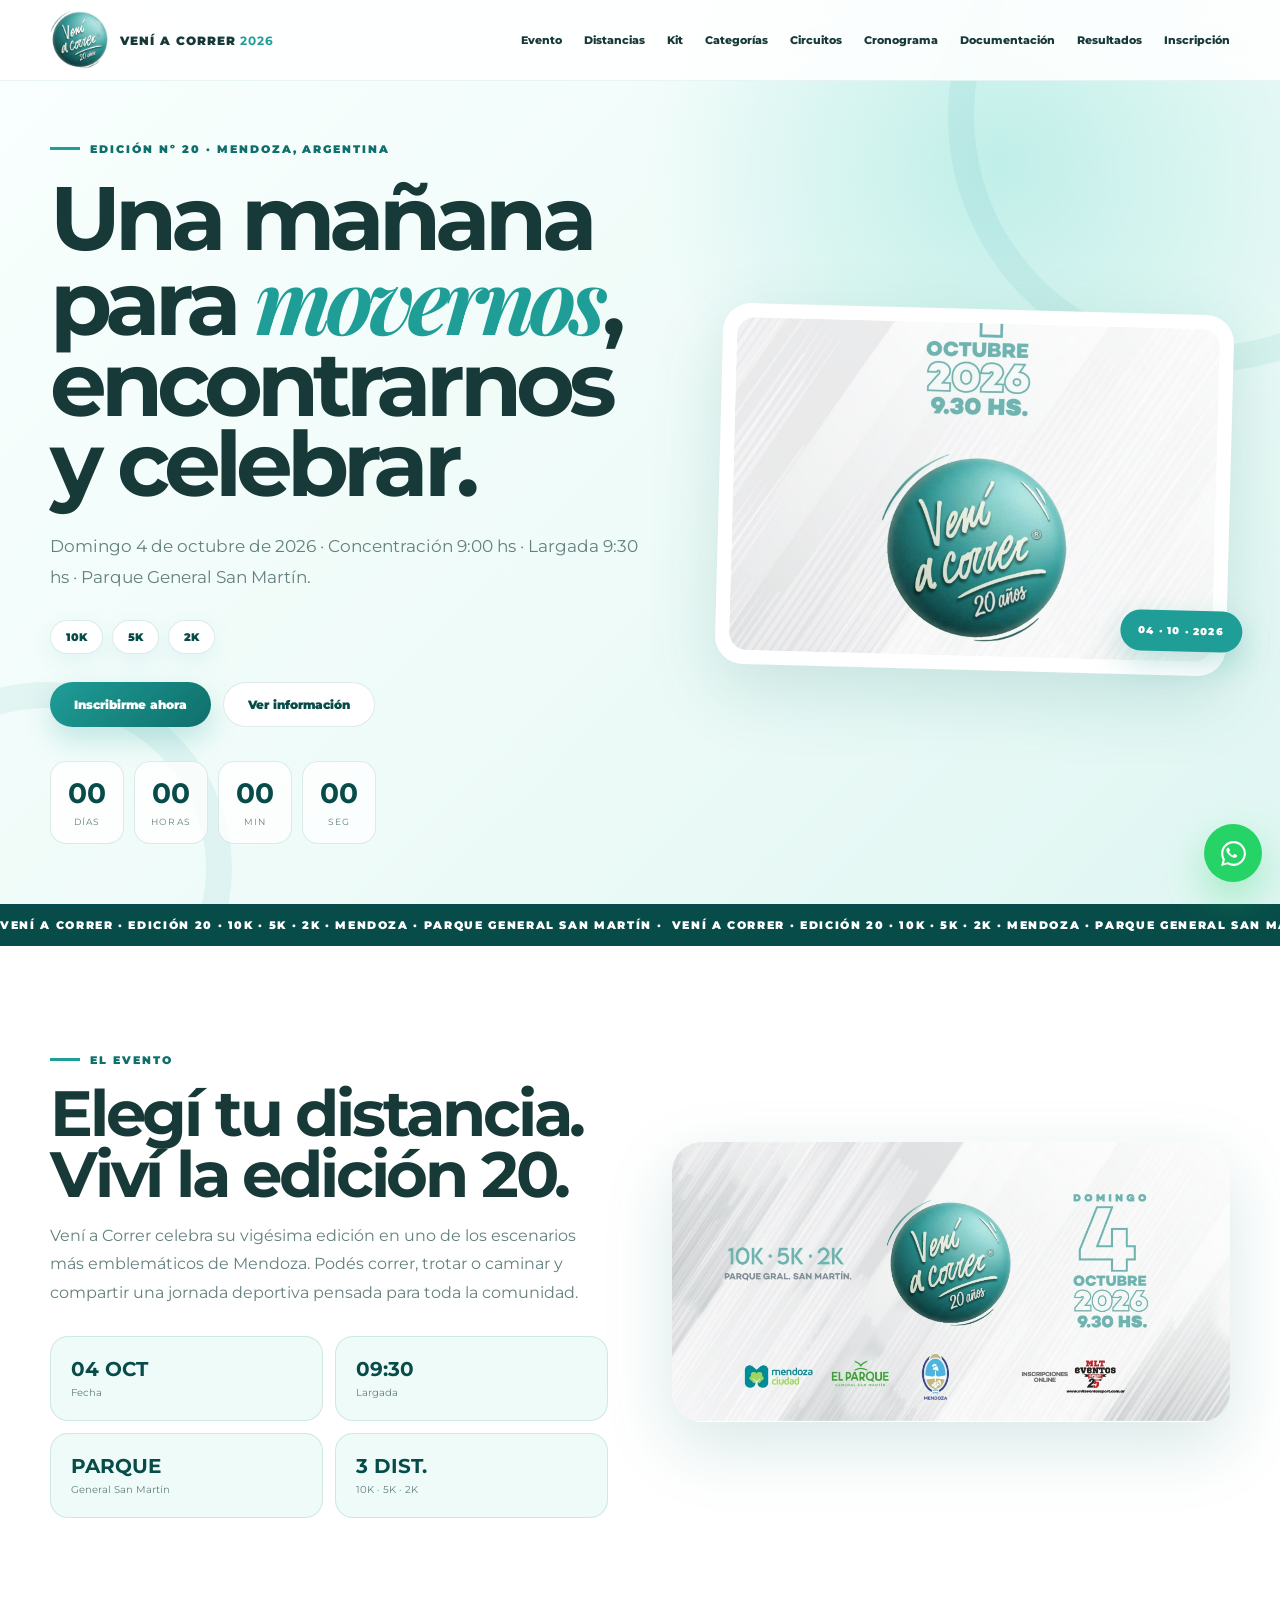
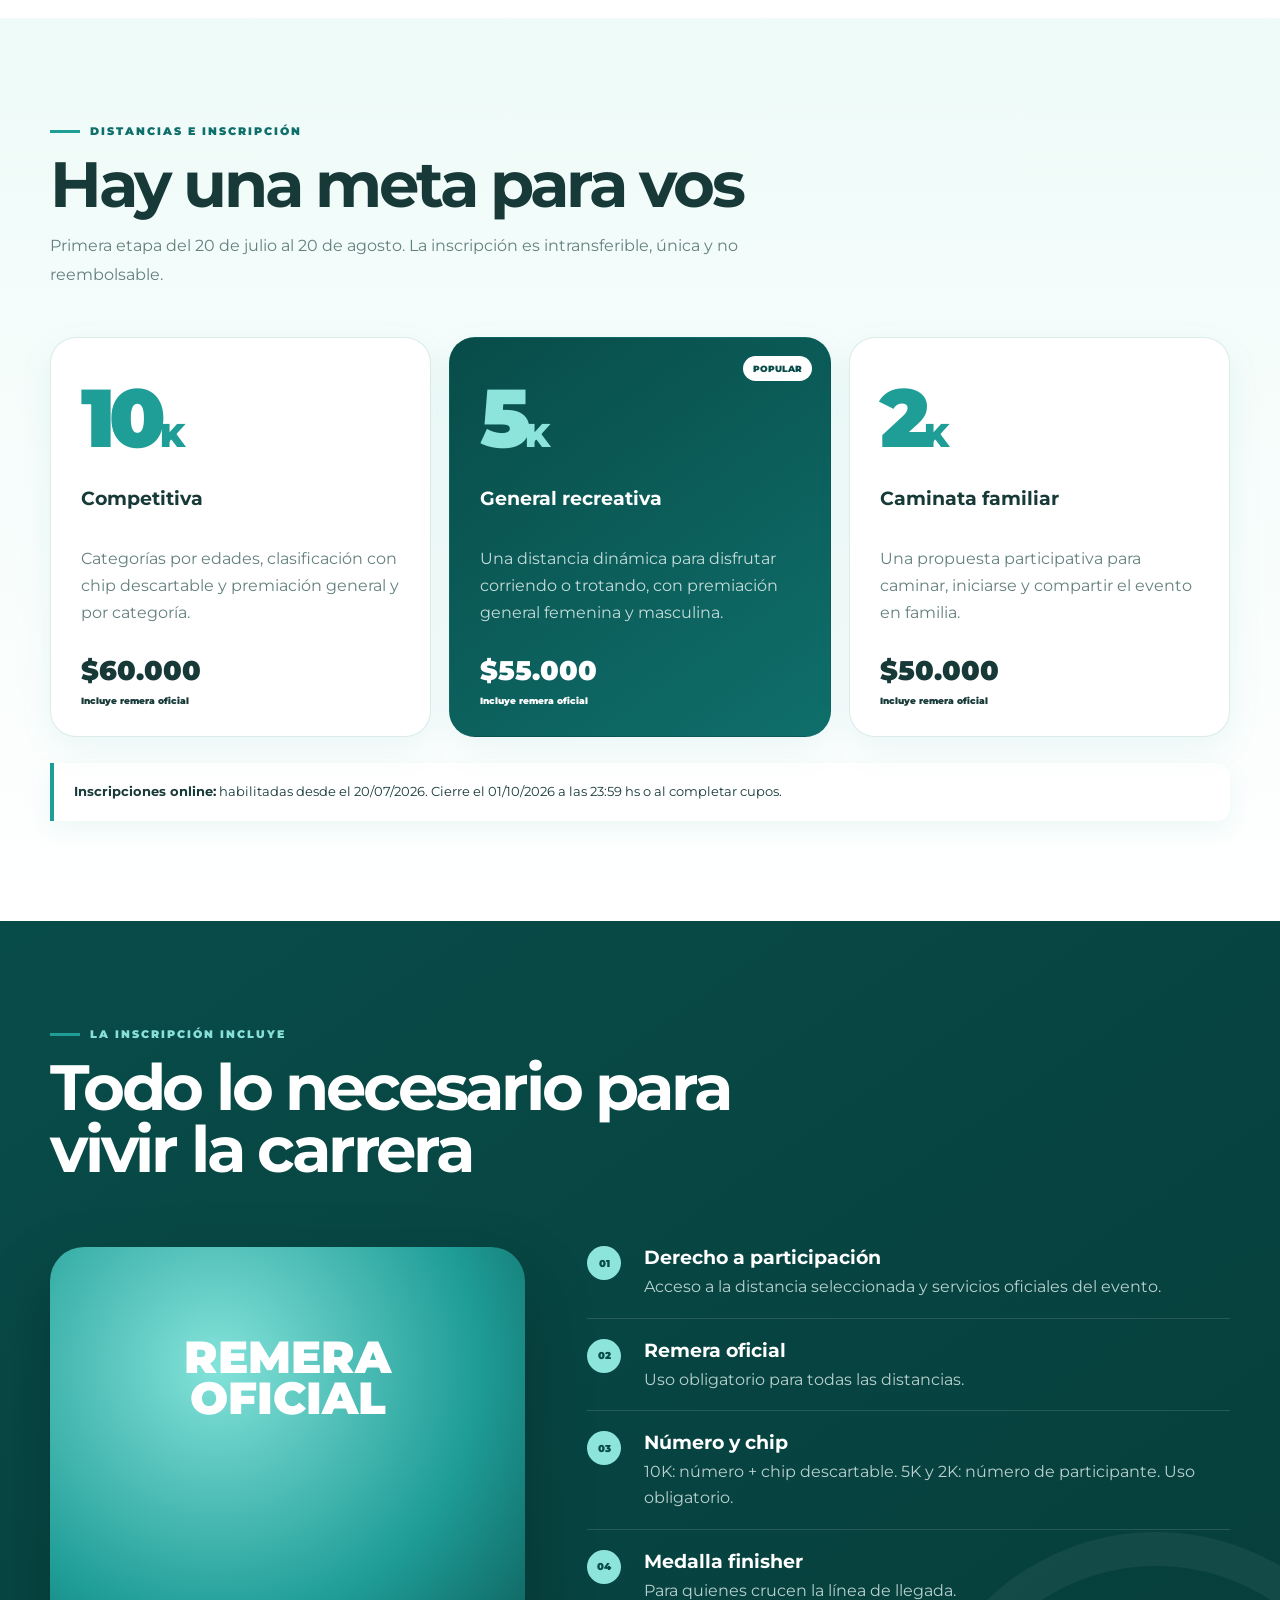
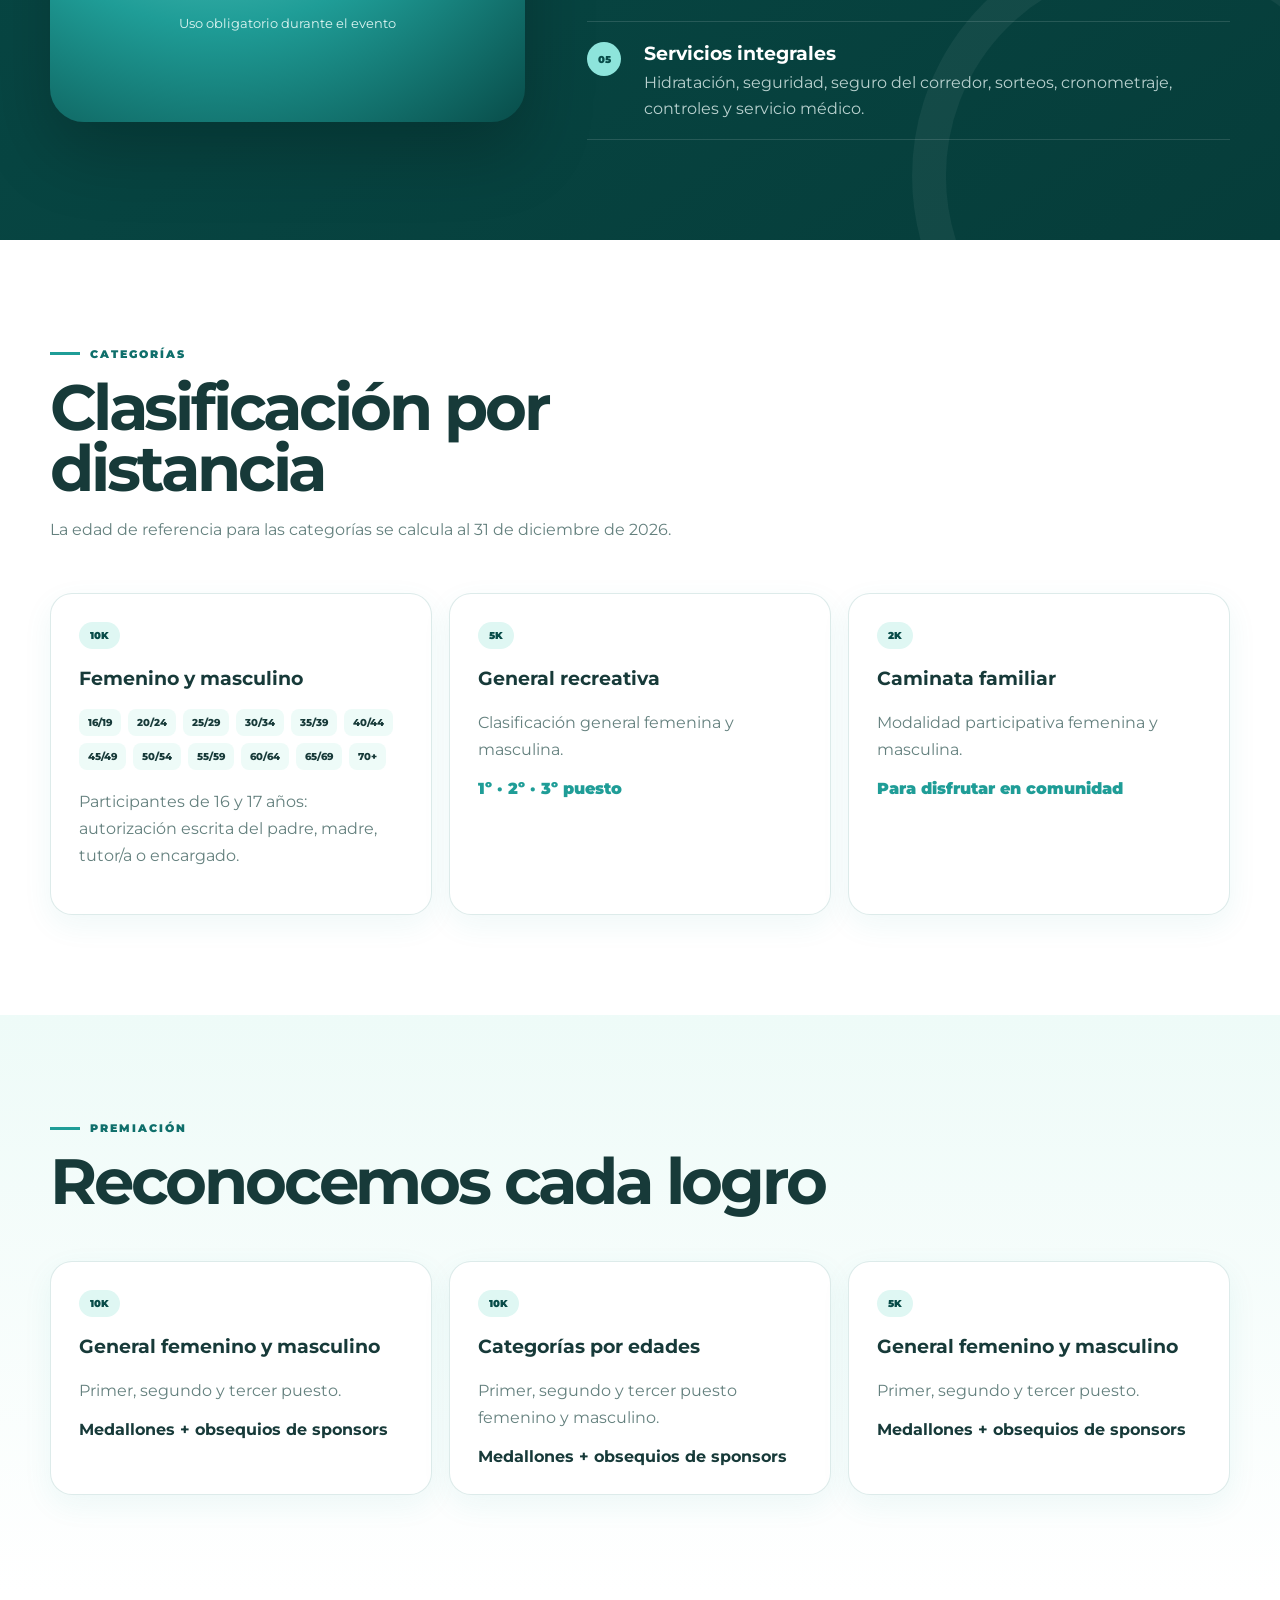
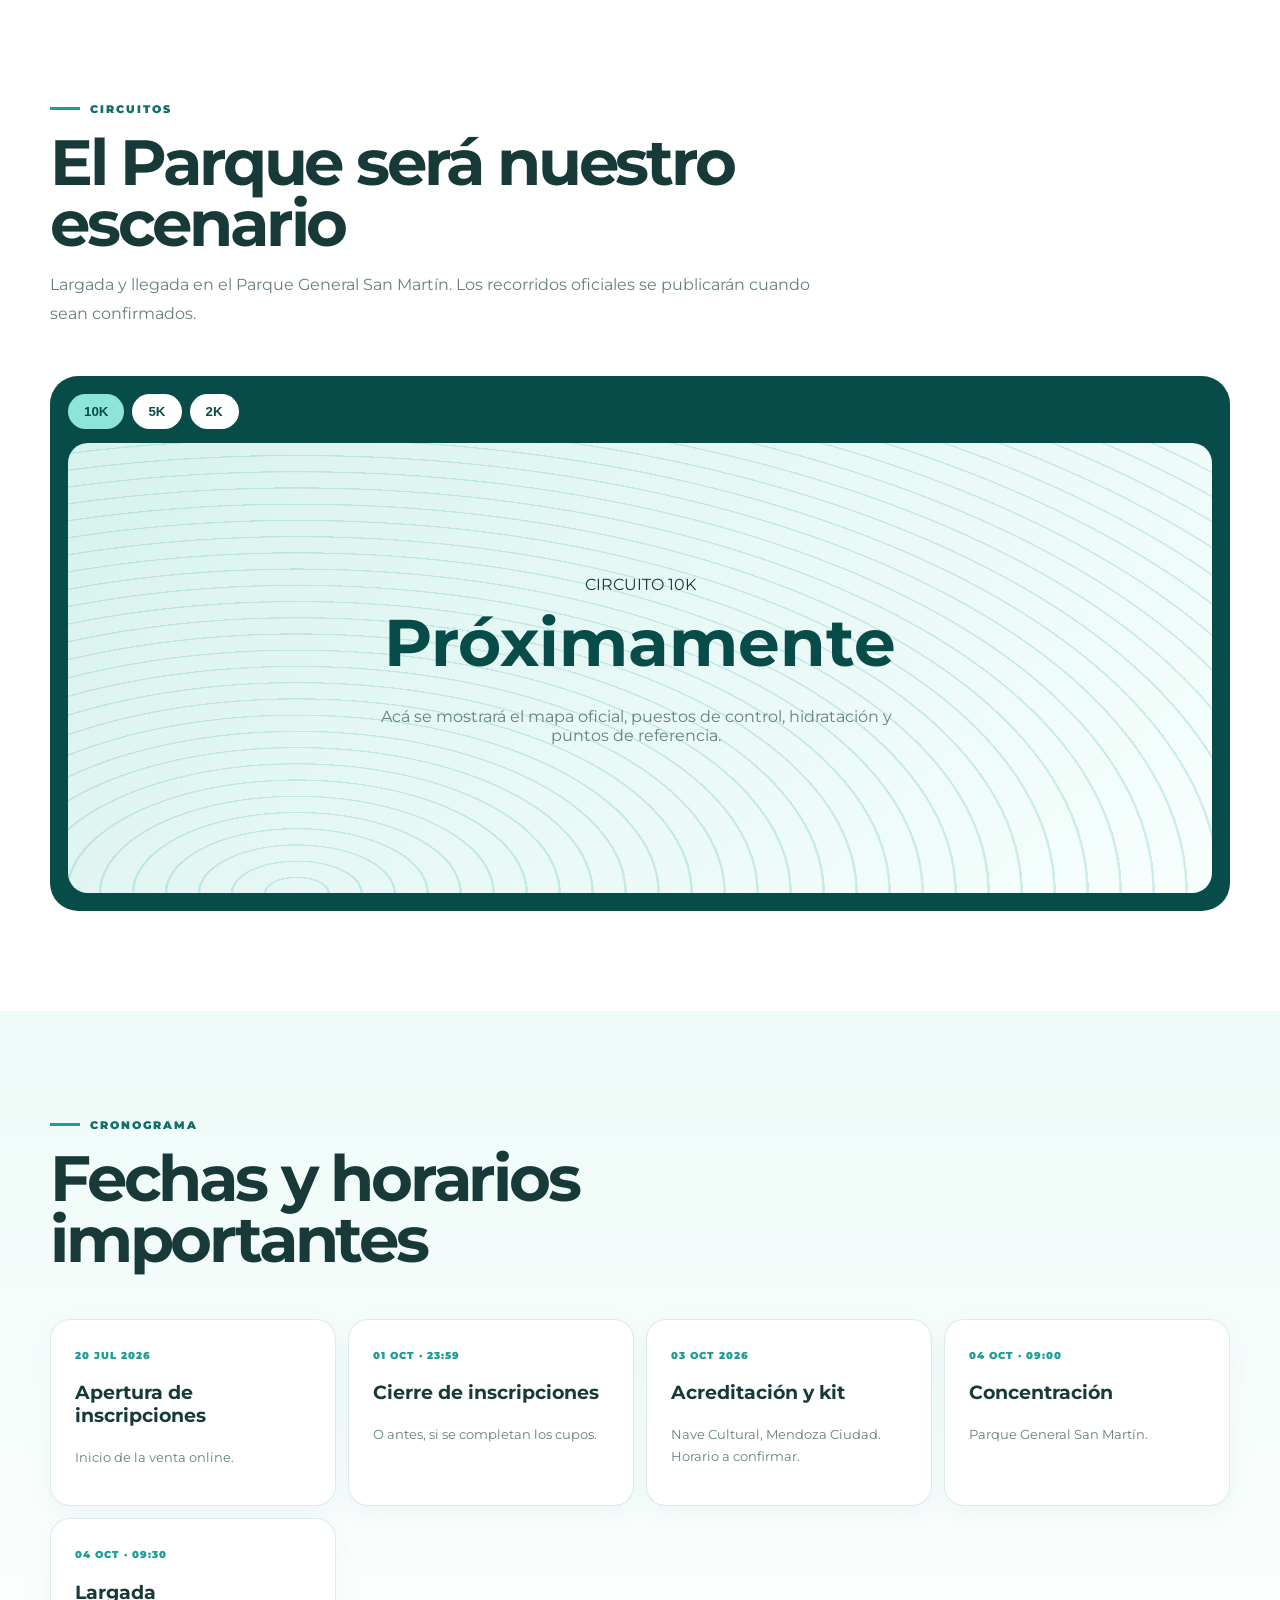
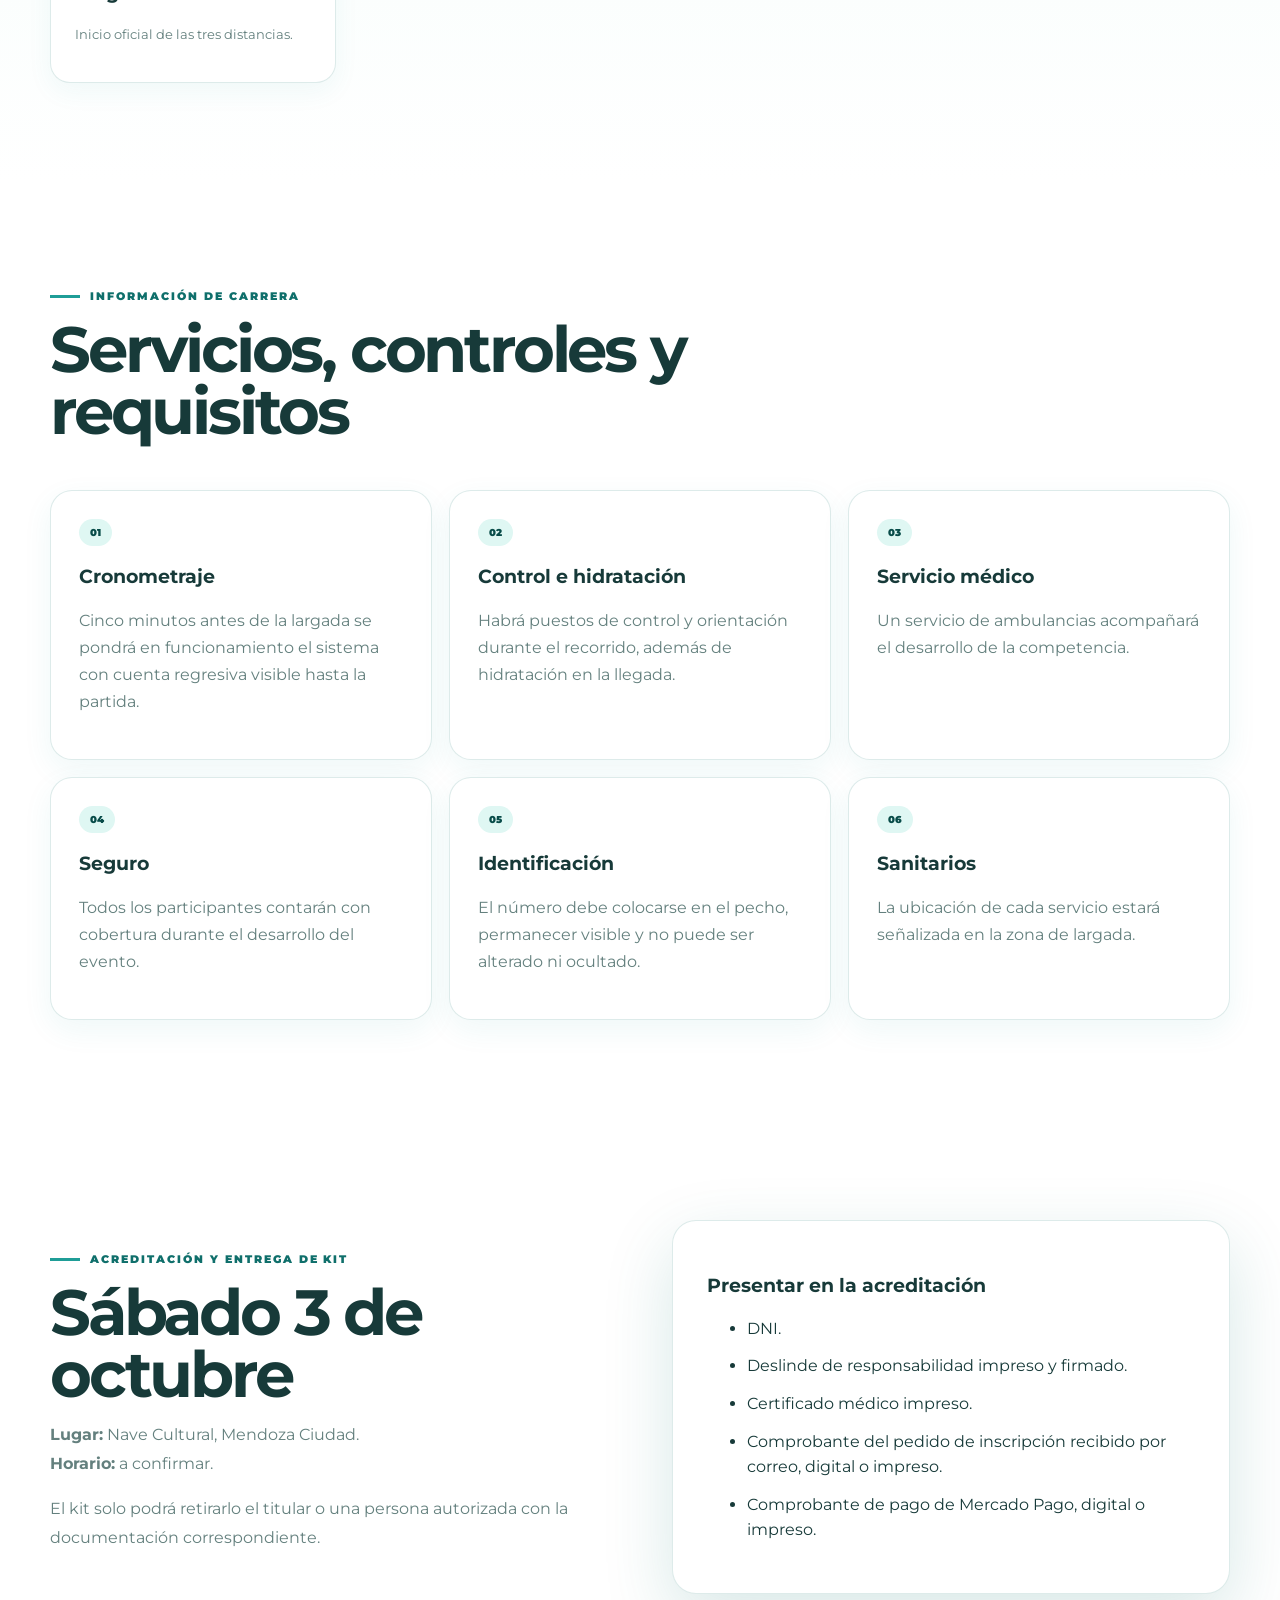
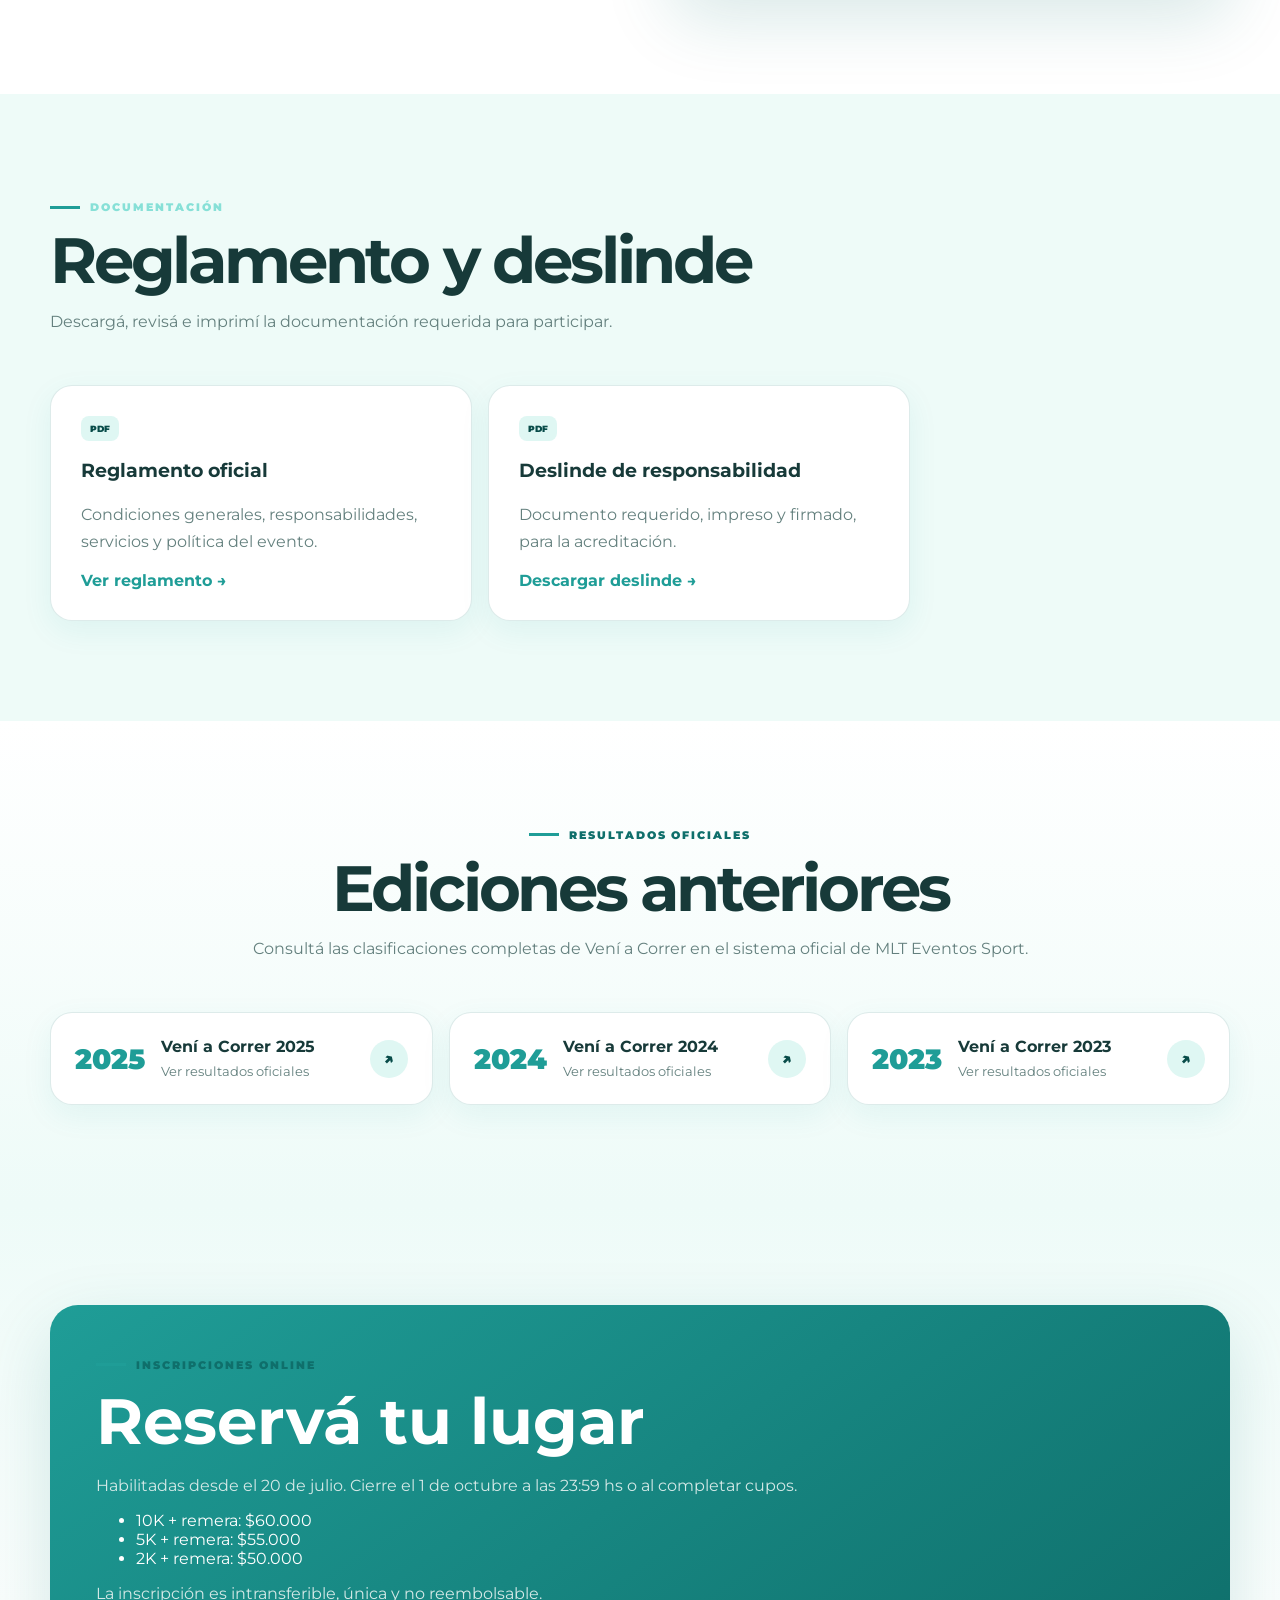
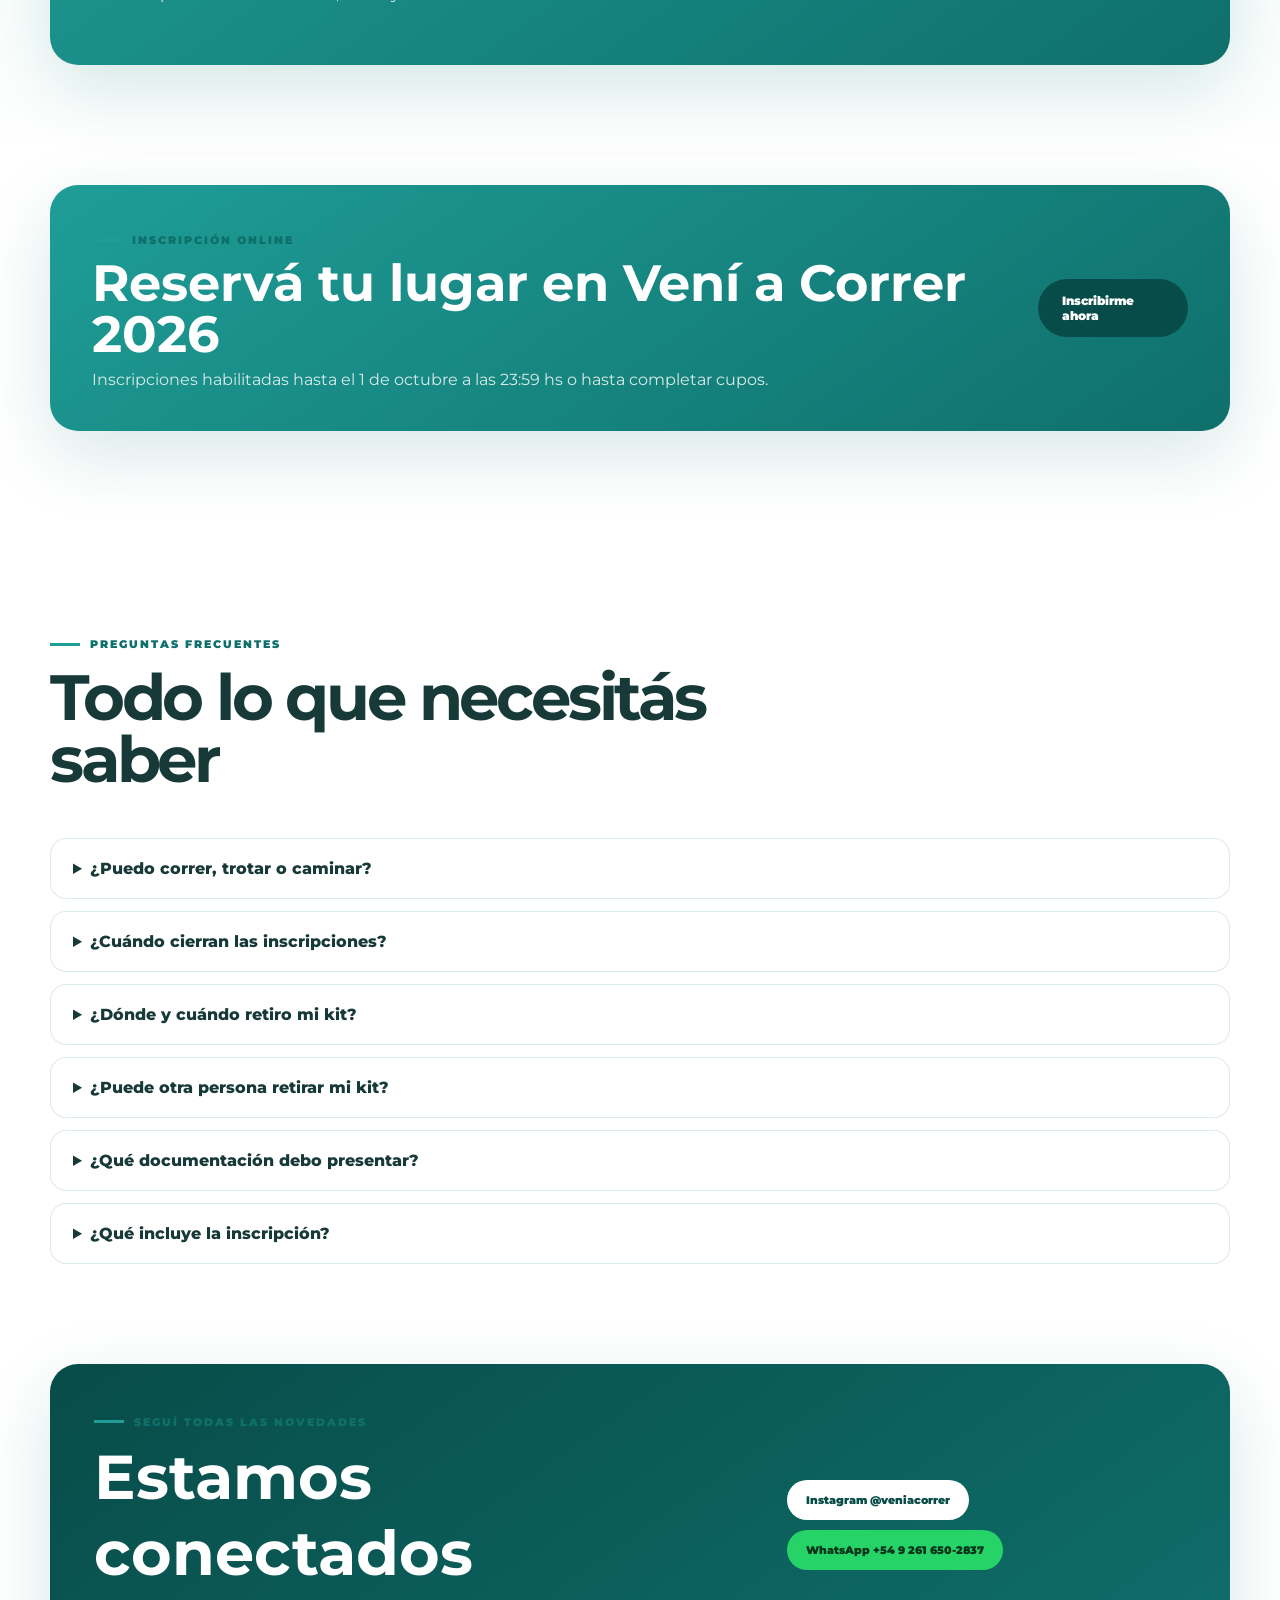
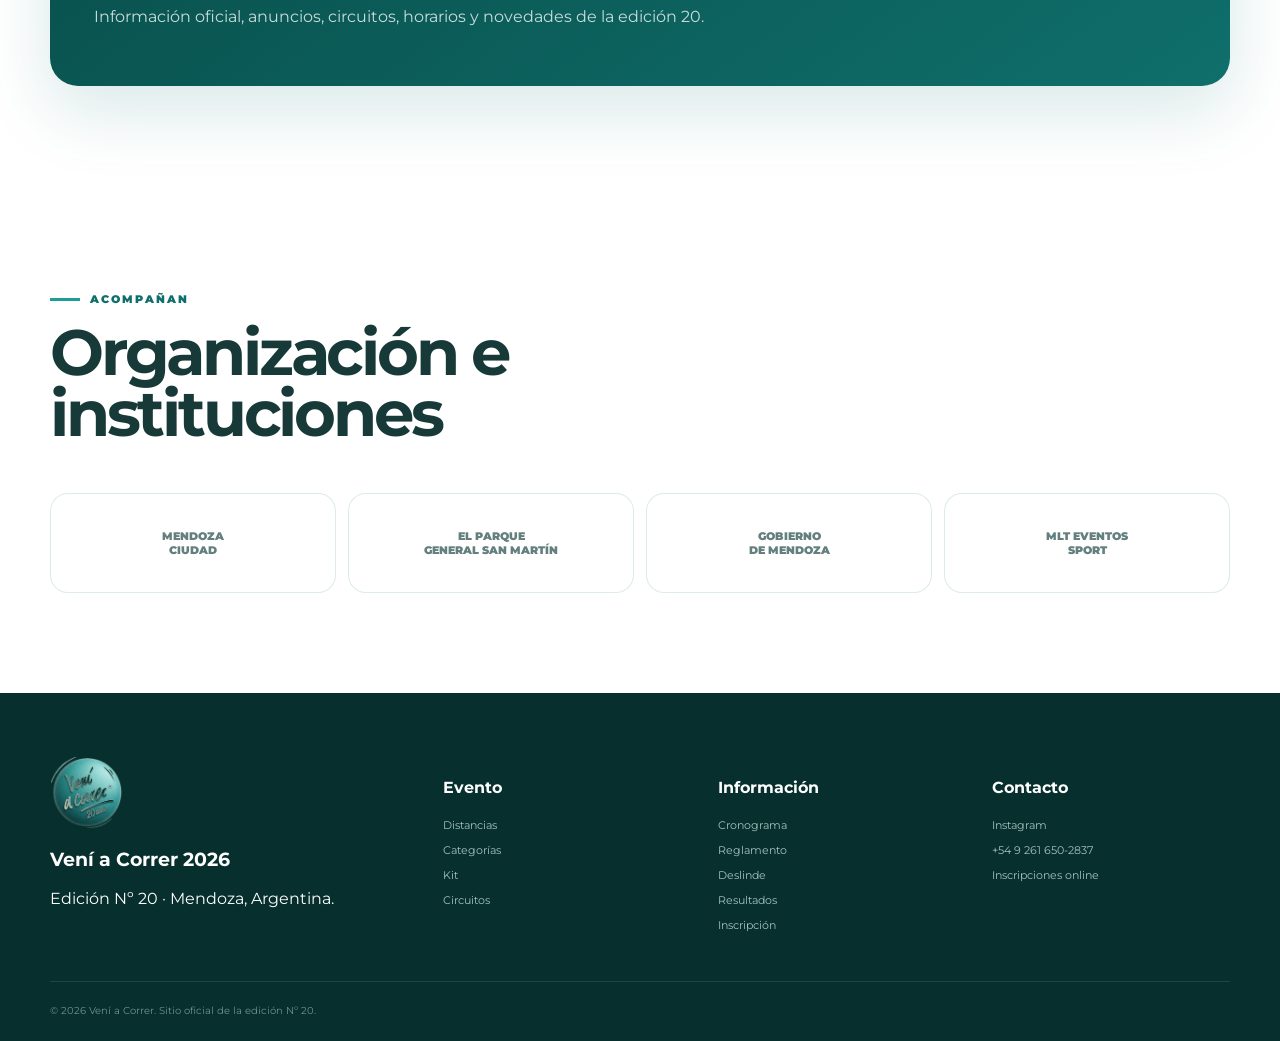
==== commit b4acfabe: "Add files via upload" ====
--- a/index.html
+++ b/index.html
@@ -15,7 +15,7 @@
   <link rel="preconnect" href="https://fonts.googleapis.com" />
   <link rel="preconnect" href="https://fonts.gstatic.com" crossorigin />
   <link href="https://fonts.googleapis.com/css2?family=Montserrat:wght@400;500;600;700;800;900&family=Playfair+Display:ital,wght@1,700&display=swap" rel="stylesheet" />
-  <link rel="stylesheet" href="styles.css?v=6" />
+  <link rel="stylesheet" href="styles.css?v=7" />
   <title>Vení a Correr 2026 | Edición 20 años</title>
   <script type="application/ld+json">
   {"@context":"https://schema.org","@type":"SportsEvent","name":"Vení a Correr 2026 — Edición 20 años","startDate":"2026-10-04T09:30:00-03:00","endDate":"2026-10-04T13:00:00-03:00","eventStatus":"https://schema.org/EventScheduled","eventAttendanceMode":"https://schema.org/OfflineEventAttendanceMode","location":{"@type":"Place","name":"Parque General San Martín","address":{"@type":"PostalAddress","addressLocality":"Mendoza","addressRegion":"Mendoza","addressCountry":"AR"}},"offers":{"@type":"Offer","url":"https://inscripciones.mlteventossport.com.ar/eventos/veni-a-correr-2026","availability":"https://schema.org/InStock","validFrom":"2026-07-20T00:00:00-03:00"},"description":"Carrera 10K, 5K y 2K en el Parque General San Martín, Mendoza."}
@@ -32,6 +32,7 @@
       <button class="nav-toggle" id="navToggle" aria-expanded="false" aria-controls="navMenu" aria-label="Abrir menú">☰</button>
       <div class="nav-menu" id="navMenu">
         <a href="#evento">Evento</a><a href="#distancias">Distancias</a><a href="#kit">Kit</a><a href="#categorias">Categorías</a><a href="#circuitos">Circuitos</a><a href="#cronograma">Cronograma</a><a href="#documentacion">Documentación</a><a href="#resultados">Resultados</a>
+<a href="#inscripciones">Inscripción</a>
       </div>
     </nav>
   </header>
@@ -46,7 +47,8 @@
           <p class="lead">Domingo 4 de octubre de 2026 · Concentración 9:00 hs · Largada 9:30 hs · Parque General San Martín.</p>
           <div class="hero-badges"><span>10K</span><span>5K</span><span>2K</span></div>
           <div class="hero-actions">
-            <a class="btn btn-ghost" href="#informacion">Ver información</a>
+            <a class="btn btn-primary" href="https://inscripciones.mlteventossport.com.ar/eventos/veni-a-correr-2026" target="_blank" rel="noopener">Inscribirme ahora</a>
+<a class="btn btn-ghost" href="#informacion">Ver información</a>
           </div>
           <div class="countdown" id="countdown" aria-label="Cuenta regresiva"></div>
         </div>
@@ -166,7 +168,21 @@
 
     <section class="section soft" id="inscripciones"><div class="container registration reveal"><div><span class="eyebrow">INSCRIPCIONES ONLINE</span><h2>Reservá tu lugar</h2><p>Habilitadas desde el 20 de julio. Cierre el 1 de octubre a las 23:59 hs o al completar cupos.</p><ul><li>10K + remera: $60.000</li><li>5K + remera: $55.000</li><li>2K + remera: $50.000</li></ul><p class="legal-note">La inscripción es intransferible, única y no reembolsable.</p></div><div class="registration-action"><a class="btn" href="https://inscripciones.mlteventossport.com.ar/eventos/veni-a-correr-2026" target="_blank" rel="noopener">Inscribirme ahora</a><a class="social-inline" href="https://www.instagram.com/veniacorrer/" target="_blank" rel="noopener">Seguir novedades en Instagram</a></div></div></section>
 
-    <section class="section" id="faq"><div class="container"><div class="section-head reveal"><span class="eyebrow">PREGUNTAS FRECUENTES</span><h2>Todo lo que necesitás saber</h2></div><div class="faq-list">
+    
+<section class="section signup-banner-section">
+  <div class="container">
+    <div class="signup-banner reveal">
+      <div>
+        <span class="eyebrow">Inscripción online</span>
+        <h2>Reservá tu lugar en Vení a Correr 2026</h2>
+        <p>Inscripciones habilitadas hasta el 1 de octubre a las 23:59 hs o hasta completar cupos.</p>
+      </div>
+      <a class="btn btn-light" href="https://inscripciones.mlteventossport.com.ar/eventos/veni-a-correr-2026" target="_blank" rel="noopener">Inscribirme ahora</a>
+    </div>
+  </div>
+</section>
+
+<section class="section" id="faq"><div class="container"><div class="section-head reveal"><span class="eyebrow">PREGUNTAS FRECUENTES</span><h2>Todo lo que necesitás saber</h2></div><div class="faq-list">
       <details class="reveal"><summary>¿Puedo correr, trotar o caminar?</summary><p>Sí. La distancia es elegida por cada participante y puede completarse corriendo, trotando o caminando.</p></details>
       <details class="reveal"><summary>¿Cuándo cierran las inscripciones?</summary><p>El 1 de octubre de 2026 a las 23:59 hs o antes si se completan los cupos.</p></details>
       <details class="reveal"><summary>¿Dónde y cuándo retiro mi kit?</summary><p>El sábado 3 de octubre en la Nave Cultural, Mendoza Ciudad. El horario será confirmado por la organización.</p></details>
@@ -180,11 +196,12 @@
     <section class="section sponsors"><div class="container"><div class="section-head reveal"><span class="eyebrow">ACOMPAÑAN</span><h2>Organización e instituciones</h2></div><div class="sponsor-row"><span>MENDOZA<br>CIUDAD</span><span>EL PARQUE<br>GENERAL SAN MARTÍN</span><span>GOBIERNO<br>DE MENDOZA</span><span>MLT EVENTOS<br>SPORT</span></div></div></section>
   </main>
 
-  <footer><div class="container footer-grid"><div><img src="assets/images/logo-evento-transparente.png" alt="Vení a Correr"><h3>Vení a Correr 2026</h3><p>Edición Nº 20 · Mendoza, Argentina.</p></div><div><h4>Evento</h4><a href="#distancias">Distancias</a><a href="#categorias">Categorías</a><a href="#kit">Kit</a><a href="#circuitos">Circuitos</a></div><div><h4>Información</h4><a href="#cronograma">Cronograma</a><a href="#documentacion">Reglamento</a><a href="#documentacion">Deslinde</a><a href="#resultados">Resultados</a></div><div><h4>Contacto</h4><a href="https://www.instagram.com/veniacorrer/" target="_blank" rel="noopener">Instagram</a><a href="https://wa.me/5492616502837" target="_blank" rel="noopener">+54 9 261 650-2837</a><a href="https://inscripciones.mlteventossport.com.ar/eventos/veni-a-correr-2026" target="_blank" rel="noopener">Inscripciones online</a></div></div><div class="container copyright">© 2026 Vení a Correr. Sitio oficial de la edición Nº 20.</div></footer>
+  <footer><div class="container footer-grid"><div><img src="assets/images/logo-evento-transparente.png" alt="Vení a Correr"><h3>Vení a Correr 2026</h3><p>Edición Nº 20 · Mendoza, Argentina.</p></div><div><h4>Evento</h4><a href="#distancias">Distancias</a><a href="#categorias">Categorías</a><a href="#kit">Kit</a><a href="#circuitos">Circuitos</a></div><div><h4>Información</h4><a href="#cronograma">Cronograma</a><a href="#documentacion">Reglamento</a><a href="#documentacion">Deslinde</a><a href="#resultados">Resultados</a>
+<a href="#inscripciones">Inscripción</a></div><div><h4>Contacto</h4><a href="https://www.instagram.com/veniacorrer/" target="_blank" rel="noopener">Instagram</a><a href="https://wa.me/5492616502837" target="_blank" rel="noopener">+54 9 261 650-2837</a><a href="https://inscripciones.mlteventossport.com.ar/eventos/veni-a-correr-2026" target="_blank" rel="noopener">Inscripciones online</a></div></div><div class="container copyright">© 2026 Vení a Correr. Sitio oficial de la edición Nº 20.</div></footer>
 
   <div class="floating-actions">
     <a class="floating-whatsapp" aria-label="Contactar por WhatsApp" href="https://wa.me/5492616502837?text=Hola%2C%20quiero%20informaci%C3%B3n%20sobre%20Ven%C3%AD%20a%20Correr%202026" target="_blank" rel="noopener" aria-label="Consultar por WhatsApp"><svg viewBox="0 0 32 32" aria-hidden="true"><path fill="currentColor" d="M19.11 17.38c-.27-.14-1.59-.78-1.84-.87-.25-.09-.43-.14-.61.14-.18.27-.7.87-.86 1.05-.16.18-.32.2-.59.07-.27-.14-1.14-.42-2.17-1.34-.8-.71-1.34-1.59-1.5-1.86-.16-.27-.02-.42.12-.55.12-.12.27-.32.41-.48.14-.16.18-.27.27-.45.09-.18.05-.34-.02-.48-.07-.14-.61-1.48-.84-2.03-.22-.53-.45-.46-.61-.47h-.52c-.18 0-.48.07-.73.34-.25.27-.96.94-.96 2.29s.98 2.66 1.12 2.84c.14.18 1.93 2.95 4.68 4.14.65.28 1.16.45 1.56.58.66.21 1.26.18 1.73.11.53-.08 1.59-.65 1.82-1.28.23-.63.23-1.17.16-1.28-.07-.11-.25-.18-.52-.32z"/><path fill="currentColor" d="M16.03 3.2c-7.06 0-12.8 5.73-12.8 12.79 0 2.25.59 4.45 1.71 6.38L3.12 29l6.79-1.78a12.77 12.77 0 0 0 6.12 1.56h.01c7.05 0 12.79-5.74 12.79-12.8 0-3.42-1.33-6.63-3.75-9.05A12.7 12.7 0 0 0 16.03 3.2zm0 23.42h-.01a10.6 10.6 0 0 1-5.41-1.48l-.39-.23-4.03 1.06 1.08-3.93-.25-.4a10.62 10.62 0 1 1 9.01 4.98z"/></svg></a>
   </div>
-  <script src="script.js?v=6"></script>
+  <script src="script.js?v=7"></script>
 </body>
 </html>
--- a/styles.css
+++ b/styles.css
@@ -187,3 +187,60 @@
  .registration,.social-card{padding:28px}
  .poster-chip{right:8px}
 }
+
+
+/* CTA de inscripción */
+.btn-primary{
+  background:linear-gradient(135deg,var(--teal),var(--teal-dark));
+  color:#fff;
+  box-shadow:0 12px 28px rgba(31,157,151,.24);
+}
+.btn-primary:hover{
+  transform:translateY(-2px);
+  box-shadow:0 16px 34px rgba(31,157,151,.30);
+}
+.registration-cta{
+  margin-top:10px;
+}
+.registration-cta .btn{
+  min-width:240px;
+}
+.signup-banner-section{
+  padding-top:20px;
+}
+.signup-banner{
+  display:flex;
+  align-items:center;
+  justify-content:space-between;
+  gap:30px;
+  padding:42px;
+  border-radius:28px;
+  background:linear-gradient(145deg,var(--teal),var(--teal-dark));
+  color:#fff;
+  box-shadow:var(--shadow);
+}
+.signup-banner h2{
+  margin:10px 0;
+  font-size:clamp(34px,4vw,56px);
+  line-height:1;
+}
+.signup-banner p{
+  color:#d7ece9;
+  margin:0;
+}
+@media(max-width:700px){
+  .hero-actions{
+    flex-direction:column;
+    align-items:stretch;
+  }
+  .hero-actions .btn{
+    width:100%;
+  }
+  .signup-banner{
+    display:grid;
+    padding:28px;
+  }
+  .signup-banner .btn{
+    width:100%;
+  }
+}
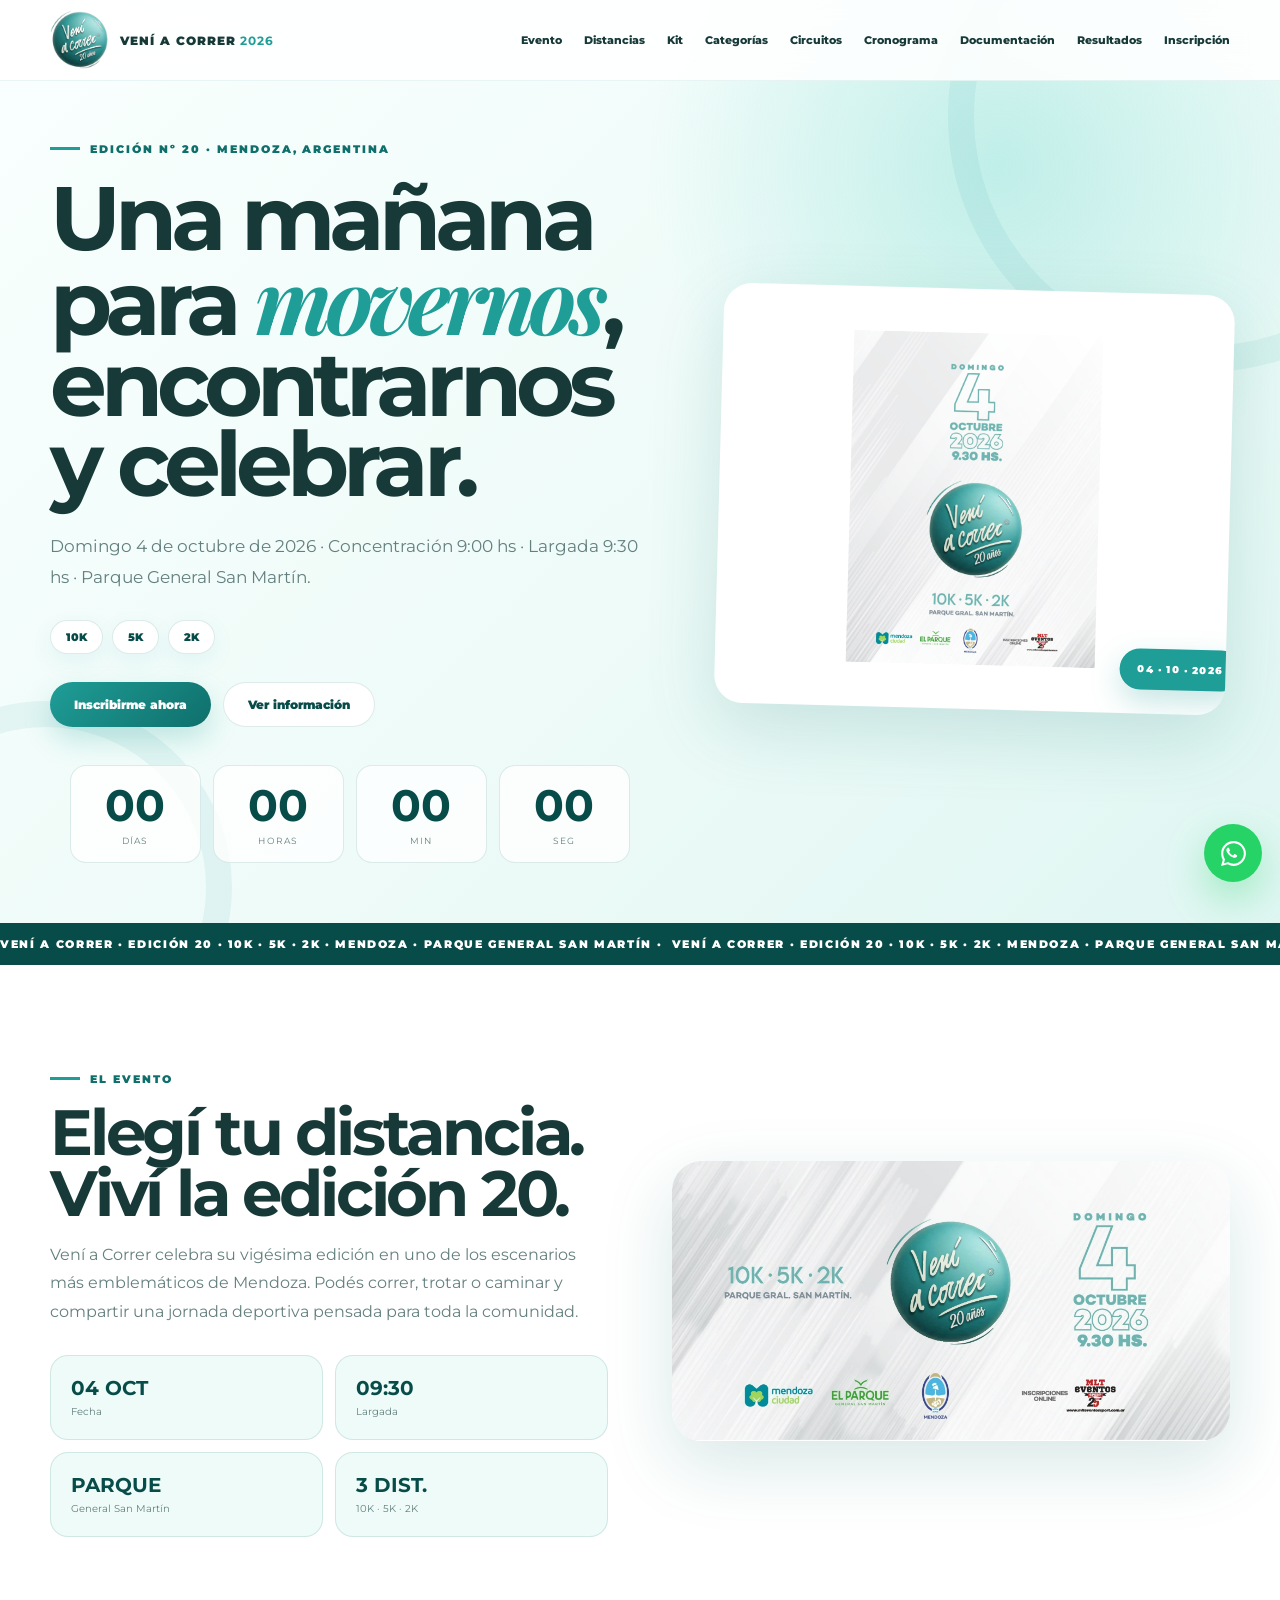
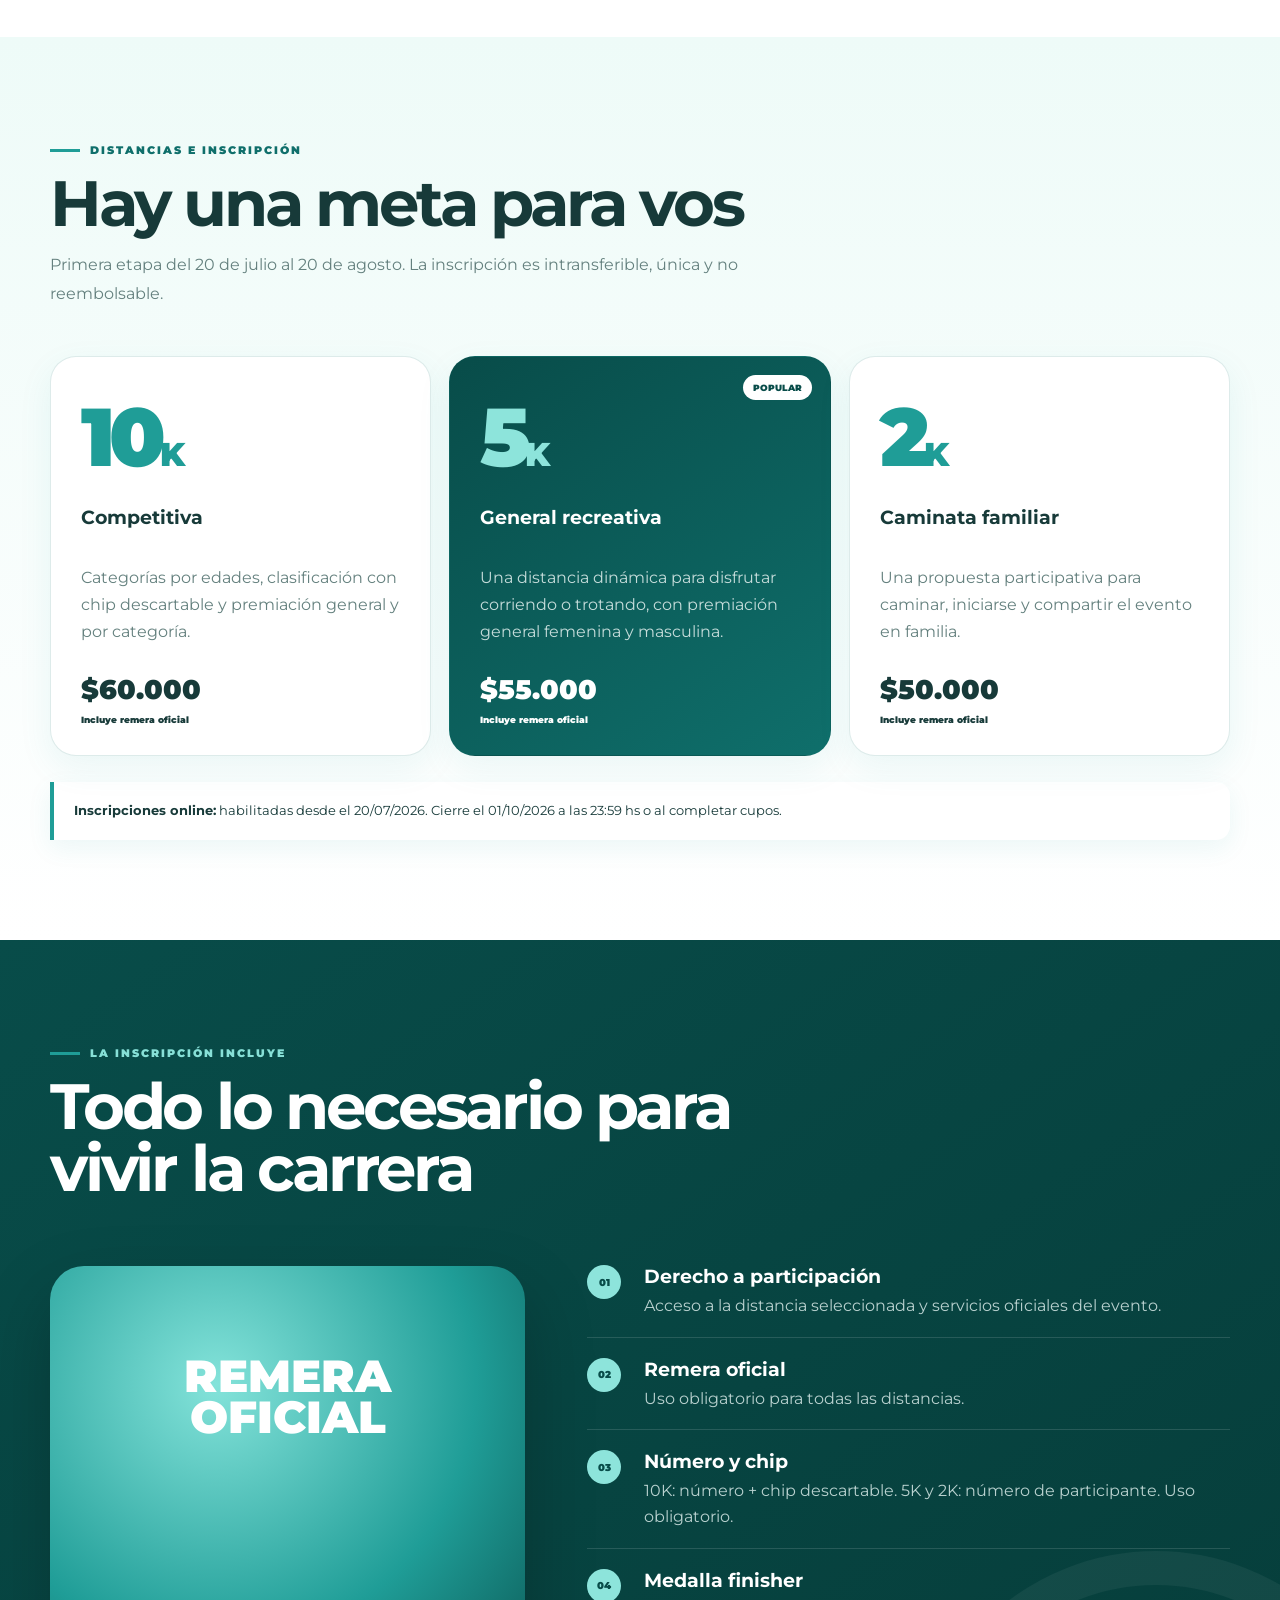
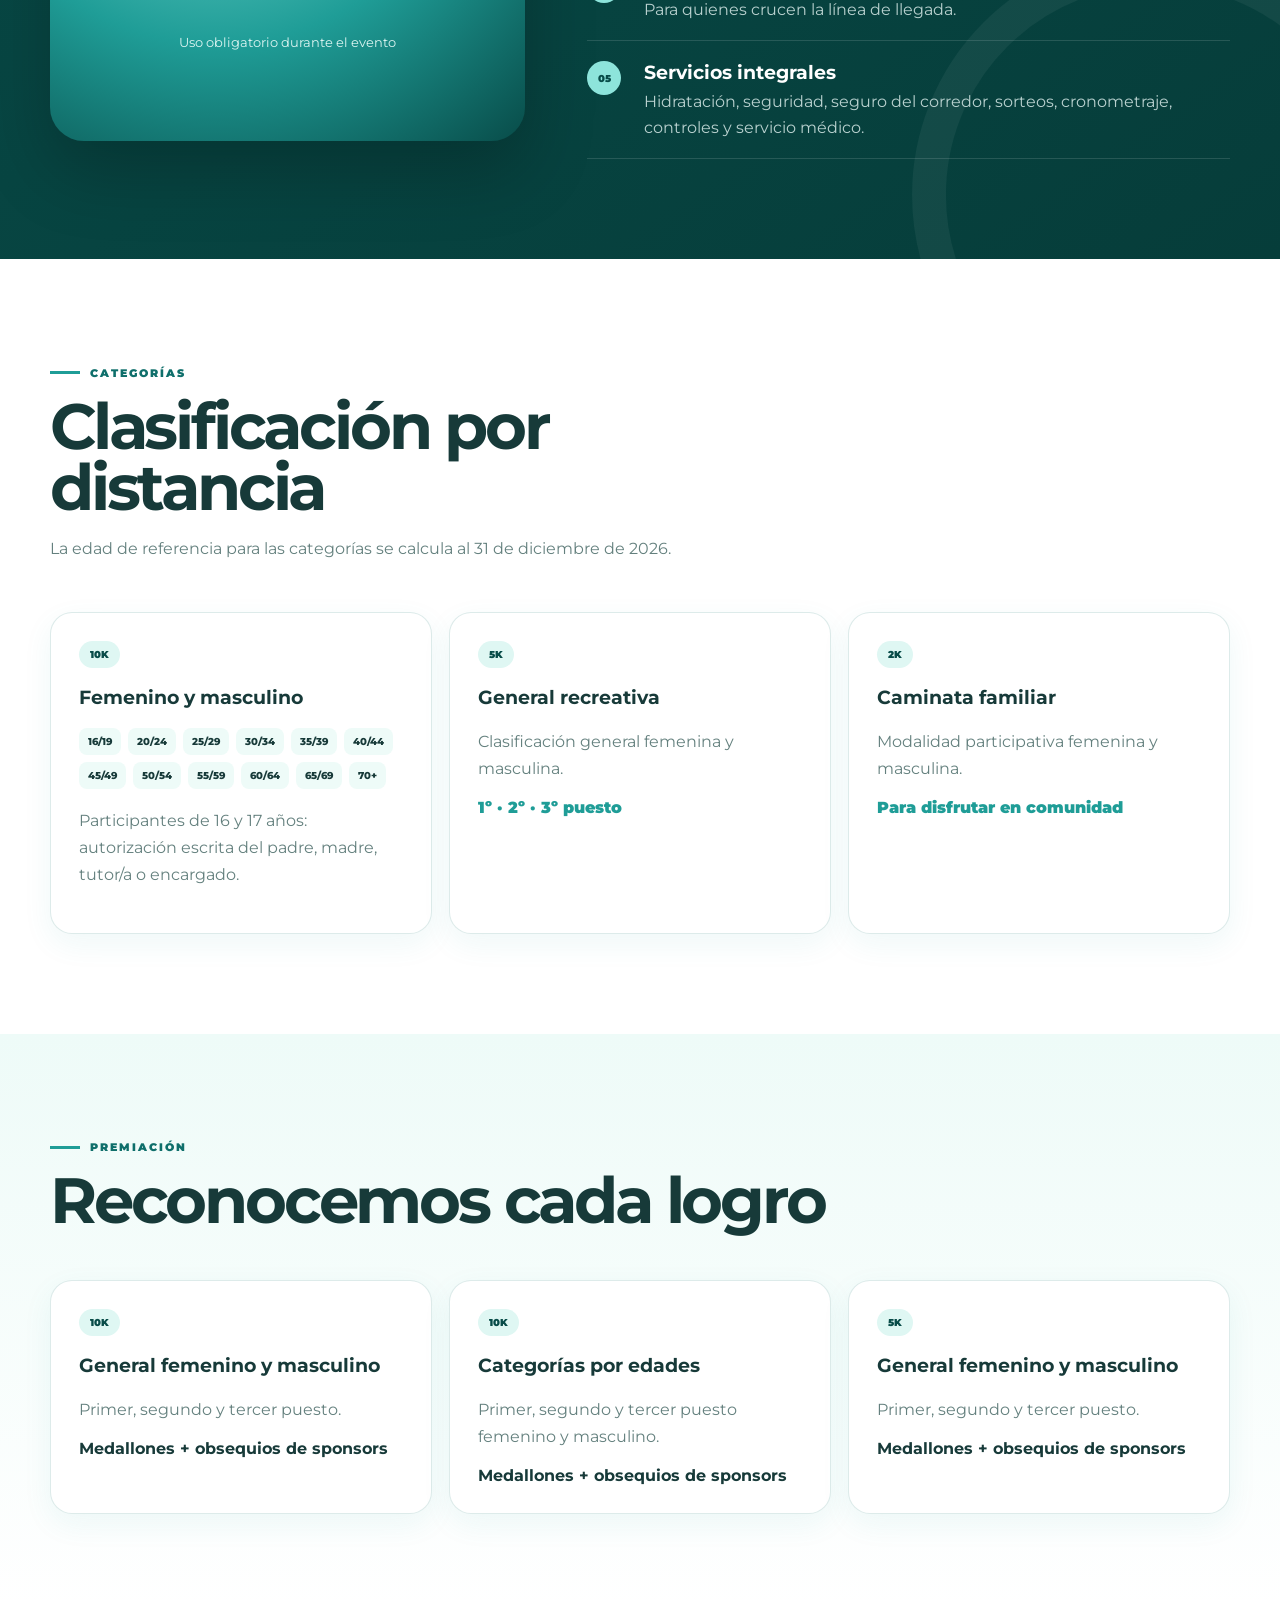
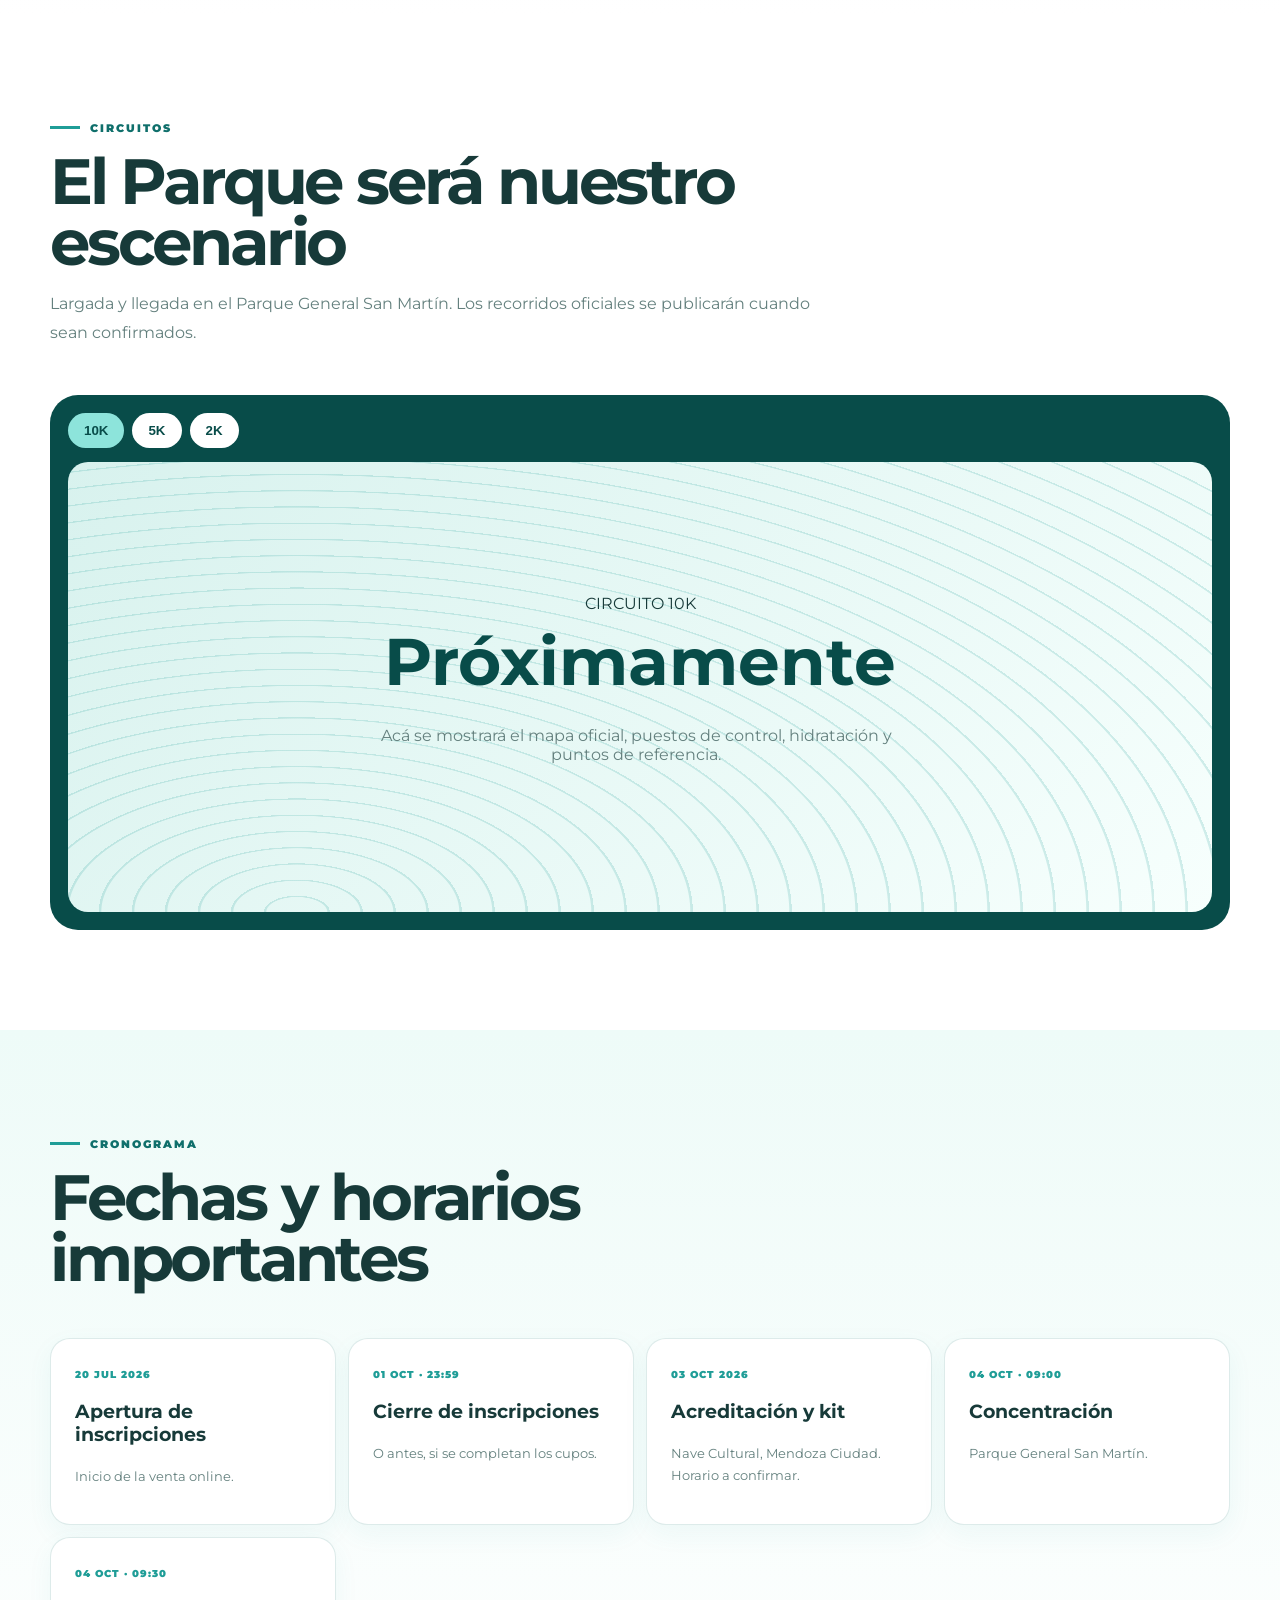
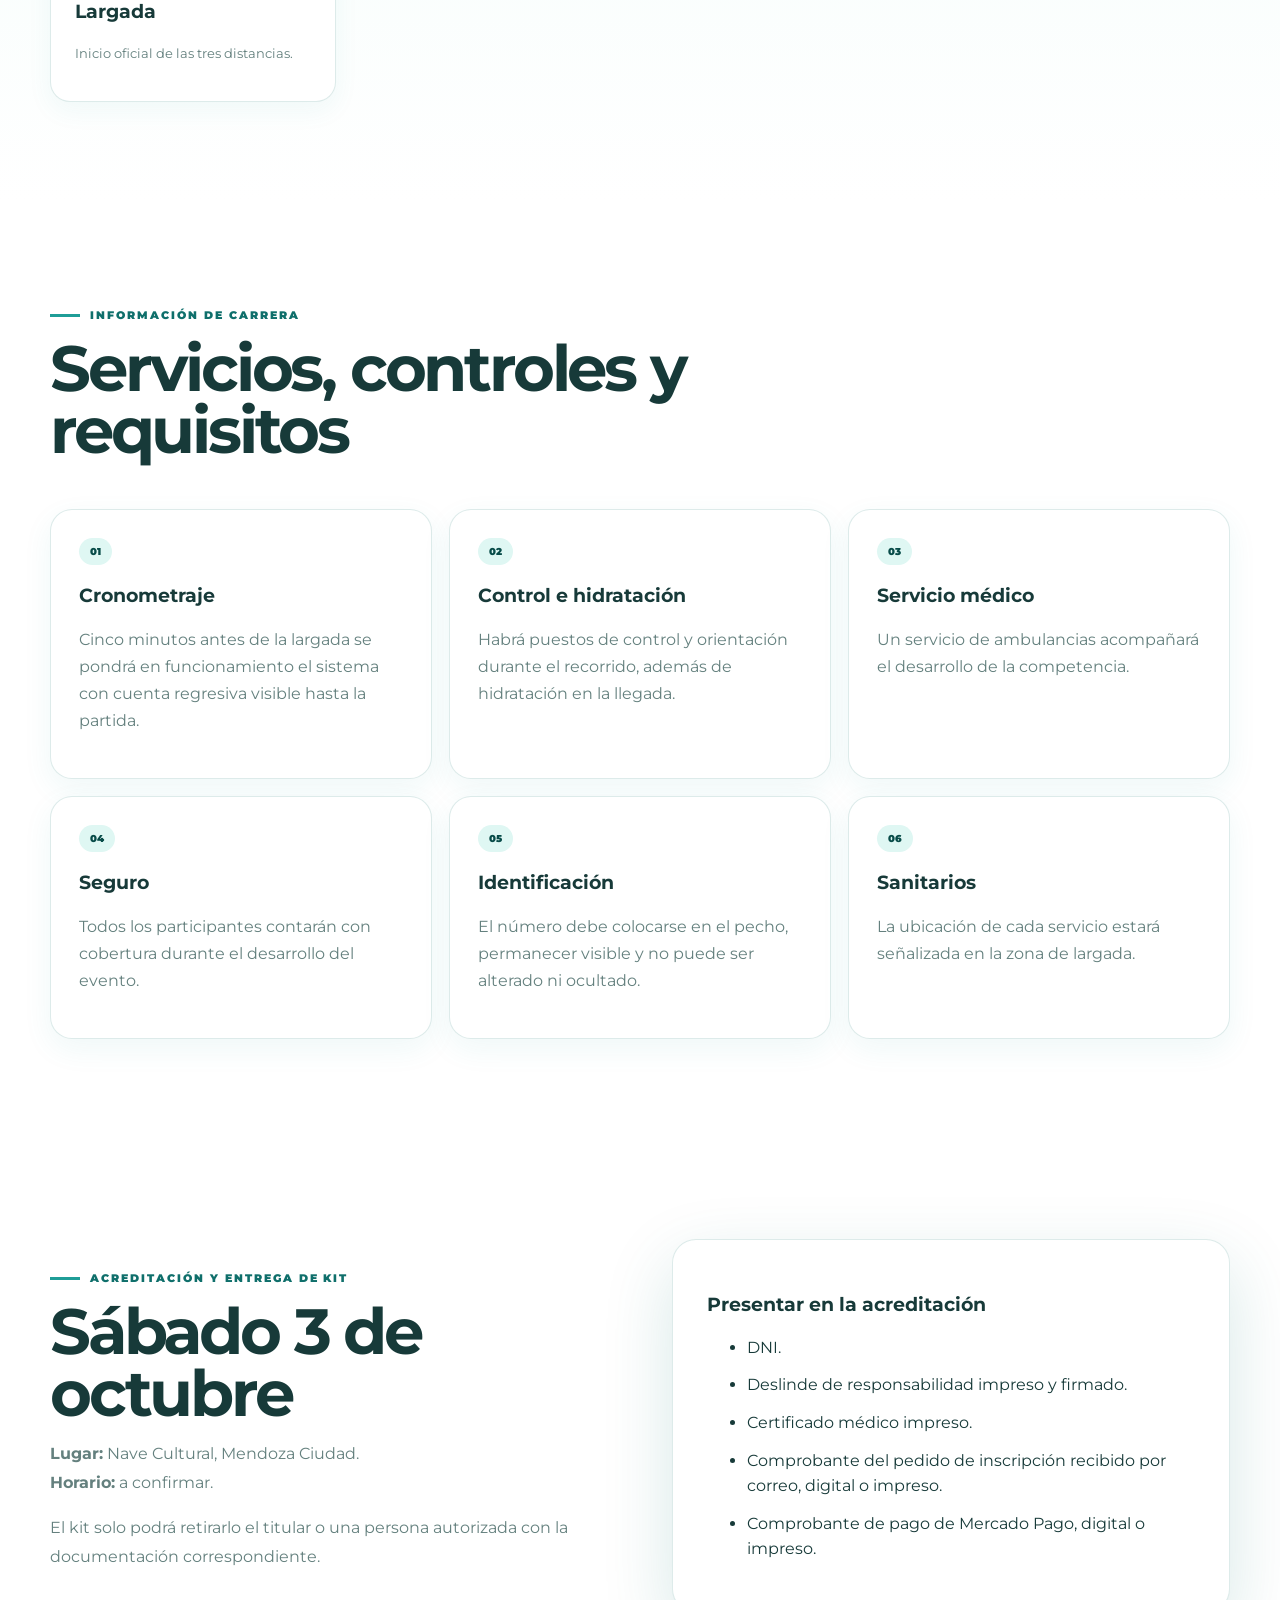
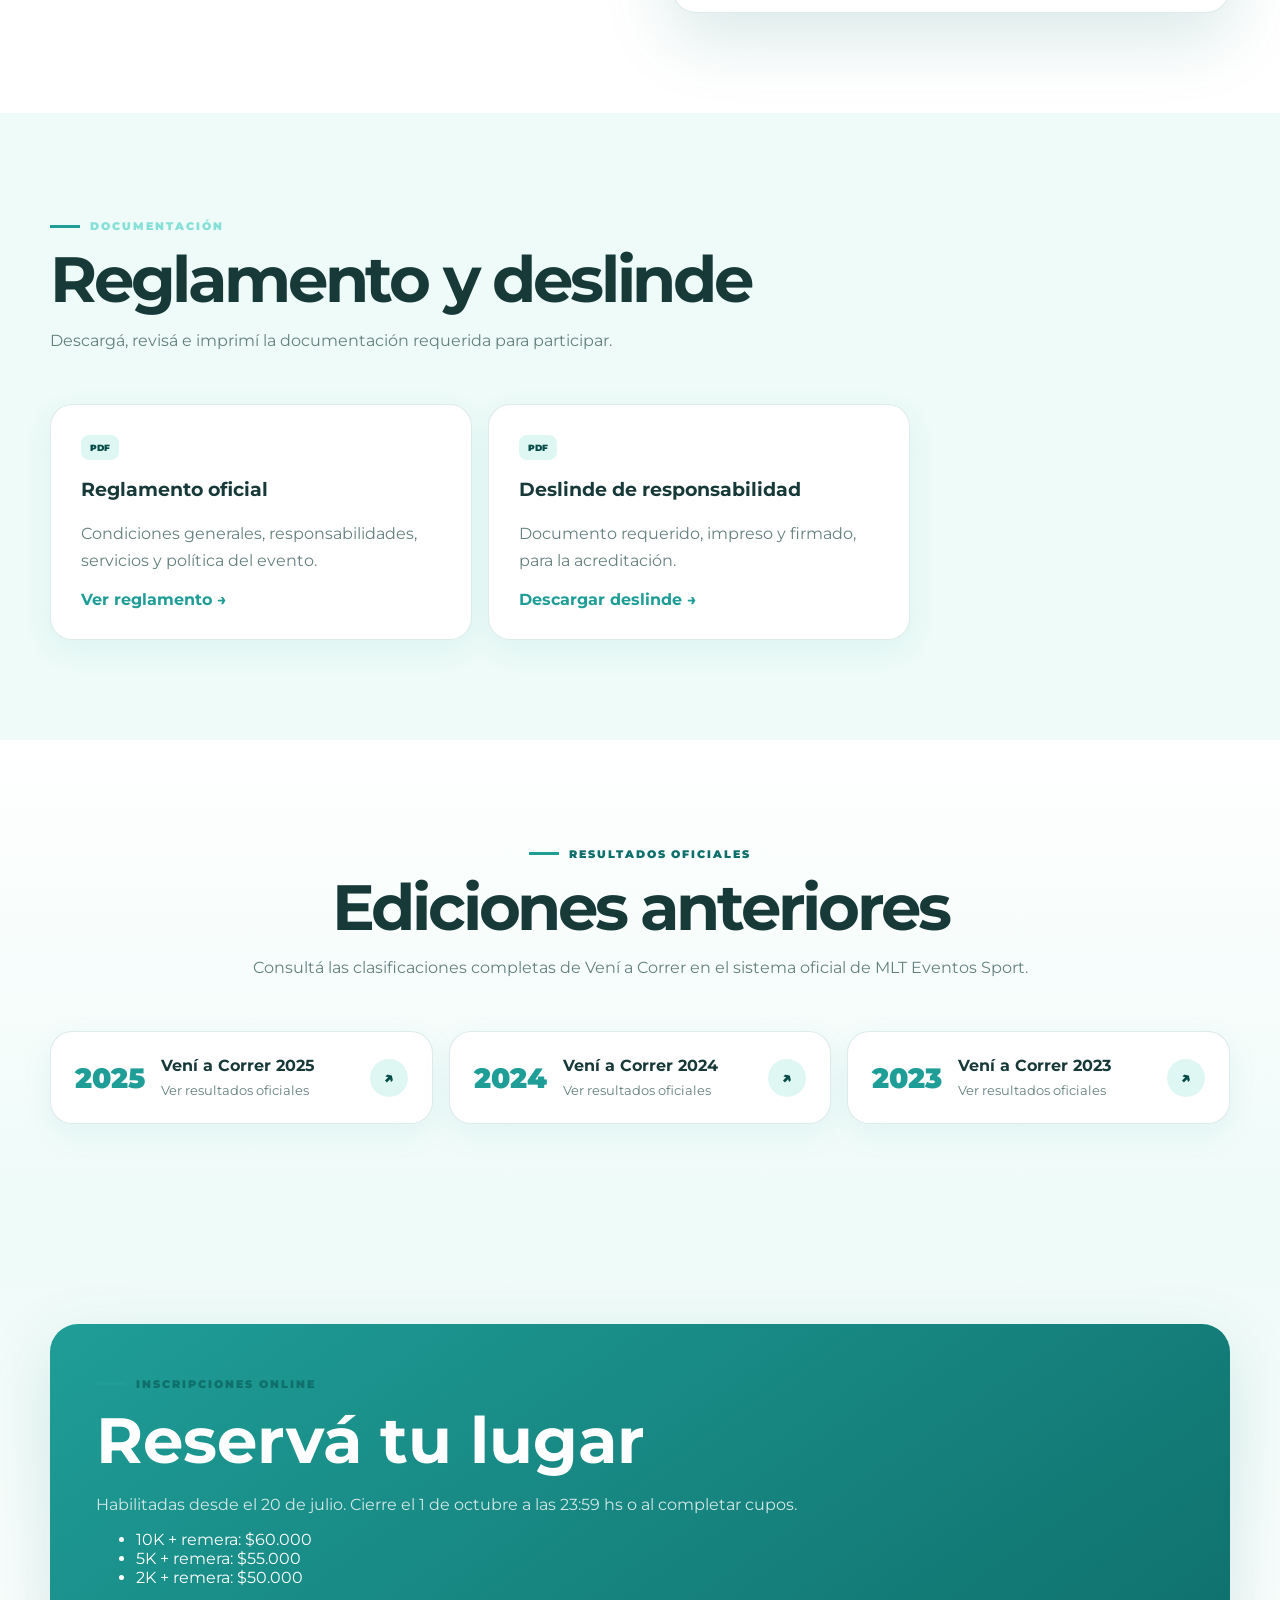
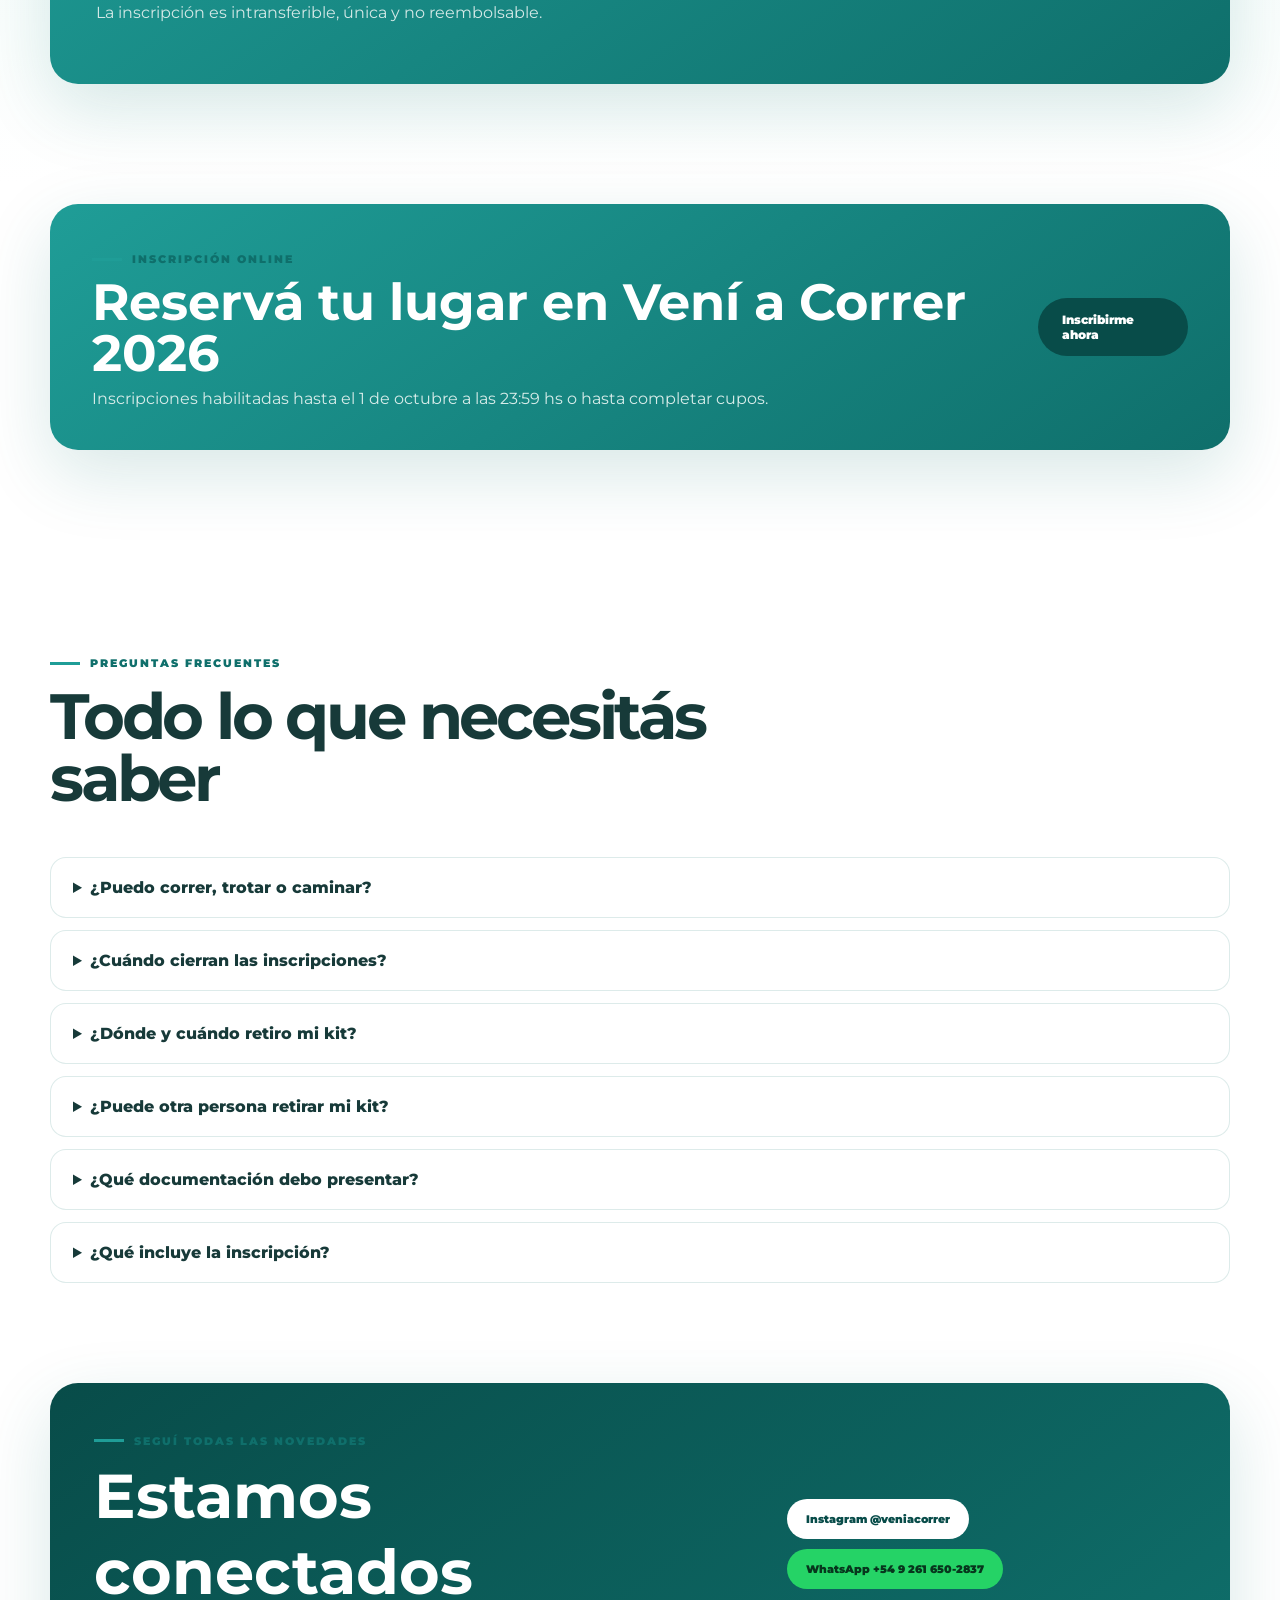
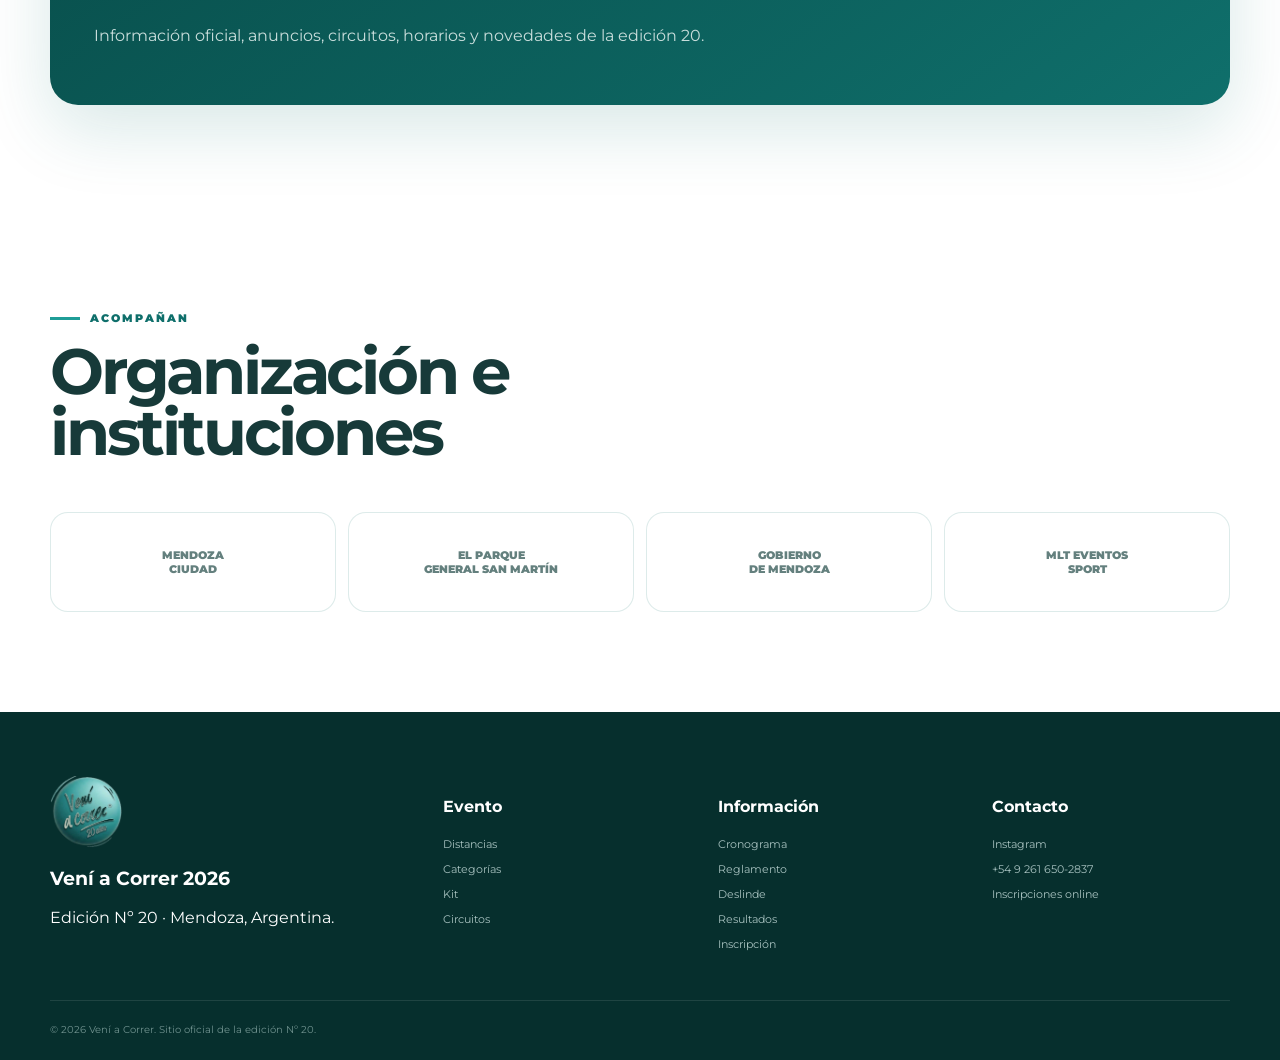
==== commit 33212170: "Add files via upload" ====
--- a/index.html
+++ b/index.html
@@ -15,7 +15,7 @@
   <link rel="preconnect" href="https://fonts.googleapis.com" />
   <link rel="preconnect" href="https://fonts.gstatic.com" crossorigin />
   <link href="https://fonts.googleapis.com/css2?family=Montserrat:wght@400;500;600;700;800;900&family=Playfair+Display:ital,wght@1,700&display=swap" rel="stylesheet" />
-  <link rel="stylesheet" href="styles.css?v=7" />
+  <link rel="stylesheet" href="styles.css?v=8" />
   <title>Vení a Correr 2026 | Edición 20 años</title>
   <script type="application/ld+json">
   {"@context":"https://schema.org","@type":"SportsEvent","name":"Vení a Correr 2026 — Edición 20 años","startDate":"2026-10-04T09:30:00-03:00","endDate":"2026-10-04T13:00:00-03:00","eventStatus":"https://schema.org/EventScheduled","eventAttendanceMode":"https://schema.org/OfflineEventAttendanceMode","location":{"@type":"Place","name":"Parque General San Martín","address":{"@type":"PostalAddress","addressLocality":"Mendoza","addressRegion":"Mendoza","addressCountry":"AR"}},"offers":{"@type":"Offer","url":"https://inscripciones.mlteventossport.com.ar/eventos/veni-a-correr-2026","availability":"https://schema.org/InStock","validFrom":"2026-07-20T00:00:00-03:00"},"description":"Carrera 10K, 5K y 2K en el Parque General San Martín, Mendoza."}
@@ -53,7 +53,7 @@
           <div class="countdown" id="countdown" aria-label="Cuenta regresiva"></div>
         </div>
         <div class="hero-art reveal">
-          <div class="poster-wrap"><img src="assets/images/flyer-vertical.jpg" alt="Flyer oficial Vení a Correr 2026" /><span class="poster-chip">04 · 10 · 2026</span></div>
+          <div class="poster-wrap"><img class="hero-event-image" src="assets/images/flyer-vertical.jpg" alt="Flyer oficial Vení a Correr 2026" /><span class="poster-chip">04 · 10 · 2026</span></div>
         </div>
       </div>
     </section>
@@ -202,6 +202,6 @@
   <div class="floating-actions">
     <a class="floating-whatsapp" aria-label="Contactar por WhatsApp" href="https://wa.me/5492616502837?text=Hola%2C%20quiero%20informaci%C3%B3n%20sobre%20Ven%C3%AD%20a%20Correr%202026" target="_blank" rel="noopener" aria-label="Consultar por WhatsApp"><svg viewBox="0 0 32 32" aria-hidden="true"><path fill="currentColor" d="M19.11 17.38c-.27-.14-1.59-.78-1.84-.87-.25-.09-.43-.14-.61.14-.18.27-.7.87-.86 1.05-.16.18-.32.2-.59.07-.27-.14-1.14-.42-2.17-1.34-.8-.71-1.34-1.59-1.5-1.86-.16-.27-.02-.42.12-.55.12-.12.27-.32.41-.48.14-.16.18-.27.27-.45.09-.18.05-.34-.02-.48-.07-.14-.61-1.48-.84-2.03-.22-.53-.45-.46-.61-.47h-.52c-.18 0-.48.07-.73.34-.25.27-.96.94-.96 2.29s.98 2.66 1.12 2.84c.14.18 1.93 2.95 4.68 4.14.65.28 1.16.45 1.56.58.66.21 1.26.18 1.73.11.53-.08 1.59-.65 1.82-1.28.23-.63.23-1.17.16-1.28-.07-.11-.25-.18-.52-.32z"/><path fill="currentColor" d="M16.03 3.2c-7.06 0-12.8 5.73-12.8 12.79 0 2.25.59 4.45 1.71 6.38L3.12 29l6.79-1.78a12.77 12.77 0 0 0 6.12 1.56h.01c7.05 0 12.79-5.74 12.79-12.8 0-3.42-1.33-6.63-3.75-9.05A12.7 12.7 0 0 0 16.03 3.2zm0 23.42h-.01a10.6 10.6 0 0 1-5.41-1.48l-.39-.23-4.03 1.06 1.08-3.93-.25-.4a10.62 10.62 0 1 1 9.01 4.98z"/></svg></a>
   </div>
-  <script src="script.js?v=7"></script>
+  <script src="script.js?v=8"></script>
 </body>
 </html>
--- a/styles.css
+++ b/styles.css
@@ -244,3 +244,130 @@
     width:100%;
   }
 }
+
+
+/* Ajustes finales: imagen principal, cuenta regresiva y CTA por distancia */
+.poster-wrap{
+  display:flex;
+  align-items:center;
+  justify-content:center;
+  overflow:hidden;
+  min-height:420px;
+}
+.poster-wrap .hero-event-image{
+  width:100%;
+  height:100%;
+  max-height:620px;
+  object-fit:contain;
+  object-position:center;
+  border-radius:18px;
+  background:#fff;
+}
+.countdown{
+  width:min(100%,560px);
+  margin:38px auto 0;
+  display:grid;
+  grid-template-columns:repeat(4,minmax(0,1fr));
+  gap:12px;
+  align-items:stretch;
+  justify-content:center;
+}
+.countdown div{
+  min-width:0;
+  min-height:98px;
+  padding:16px 10px;
+  display:flex;
+  flex-direction:column;
+  align-items:center;
+  justify-content:center;
+  text-align:center;
+}
+.countdown b{
+  font-size:clamp(30px,4vw,44px);
+  line-height:1;
+}
+.countdown small{
+  margin-top:8px;
+  white-space:nowrap;
+}
+.distance-card{
+  overflow:hidden;
+}
+.distance-signup{
+  width:100%;
+  margin-top:18px;
+  background:linear-gradient(135deg,var(--teal),var(--teal-dark));
+  color:#fff;
+  box-shadow:none;
+}
+.featured .distance-signup{
+  background:#fff;
+  color:var(--teal-deep);
+}
+.distance-signup:hover{
+  transform:translateY(-2px);
+}
+
+@media(max-width:900px){
+  .poster-wrap{
+    min-height:360px;
+  }
+  .poster-wrap .hero-event-image{
+    max-height:520px;
+  }
+  .countdown{
+    width:100%;
+    max-width:620px;
+  }
+}
+
+@media(max-width:640px){
+  .hero{
+    padding-top:108px;
+  }
+  .poster-wrap{
+    min-height:0;
+    padding:10px;
+    border-radius:22px;
+    transform:none;
+  }
+  .poster-wrap .hero-event-image{
+    width:100%;
+    height:auto;
+    max-height:none;
+    object-fit:contain;
+    border-radius:14px;
+  }
+  .countdown{
+    grid-template-columns:repeat(2,minmax(0,1fr));
+    gap:10px;
+    margin-top:26px;
+  }
+  .countdown div{
+    min-height:88px;
+  }
+  .countdown b{
+    font-size:34px;
+  }
+  .countdown small{
+    font-size:9px;
+  }
+  .distance-signup{
+    min-height:48px;
+  }
+}
+
+@media(max-width:360px){
+  .countdown{
+    gap:8px;
+  }
+  .countdown div{
+    padding:12px 6px;
+  }
+  .countdown b{
+    font-size:30px;
+  }
+  .countdown small{
+    white-space:normal;
+  }
+}
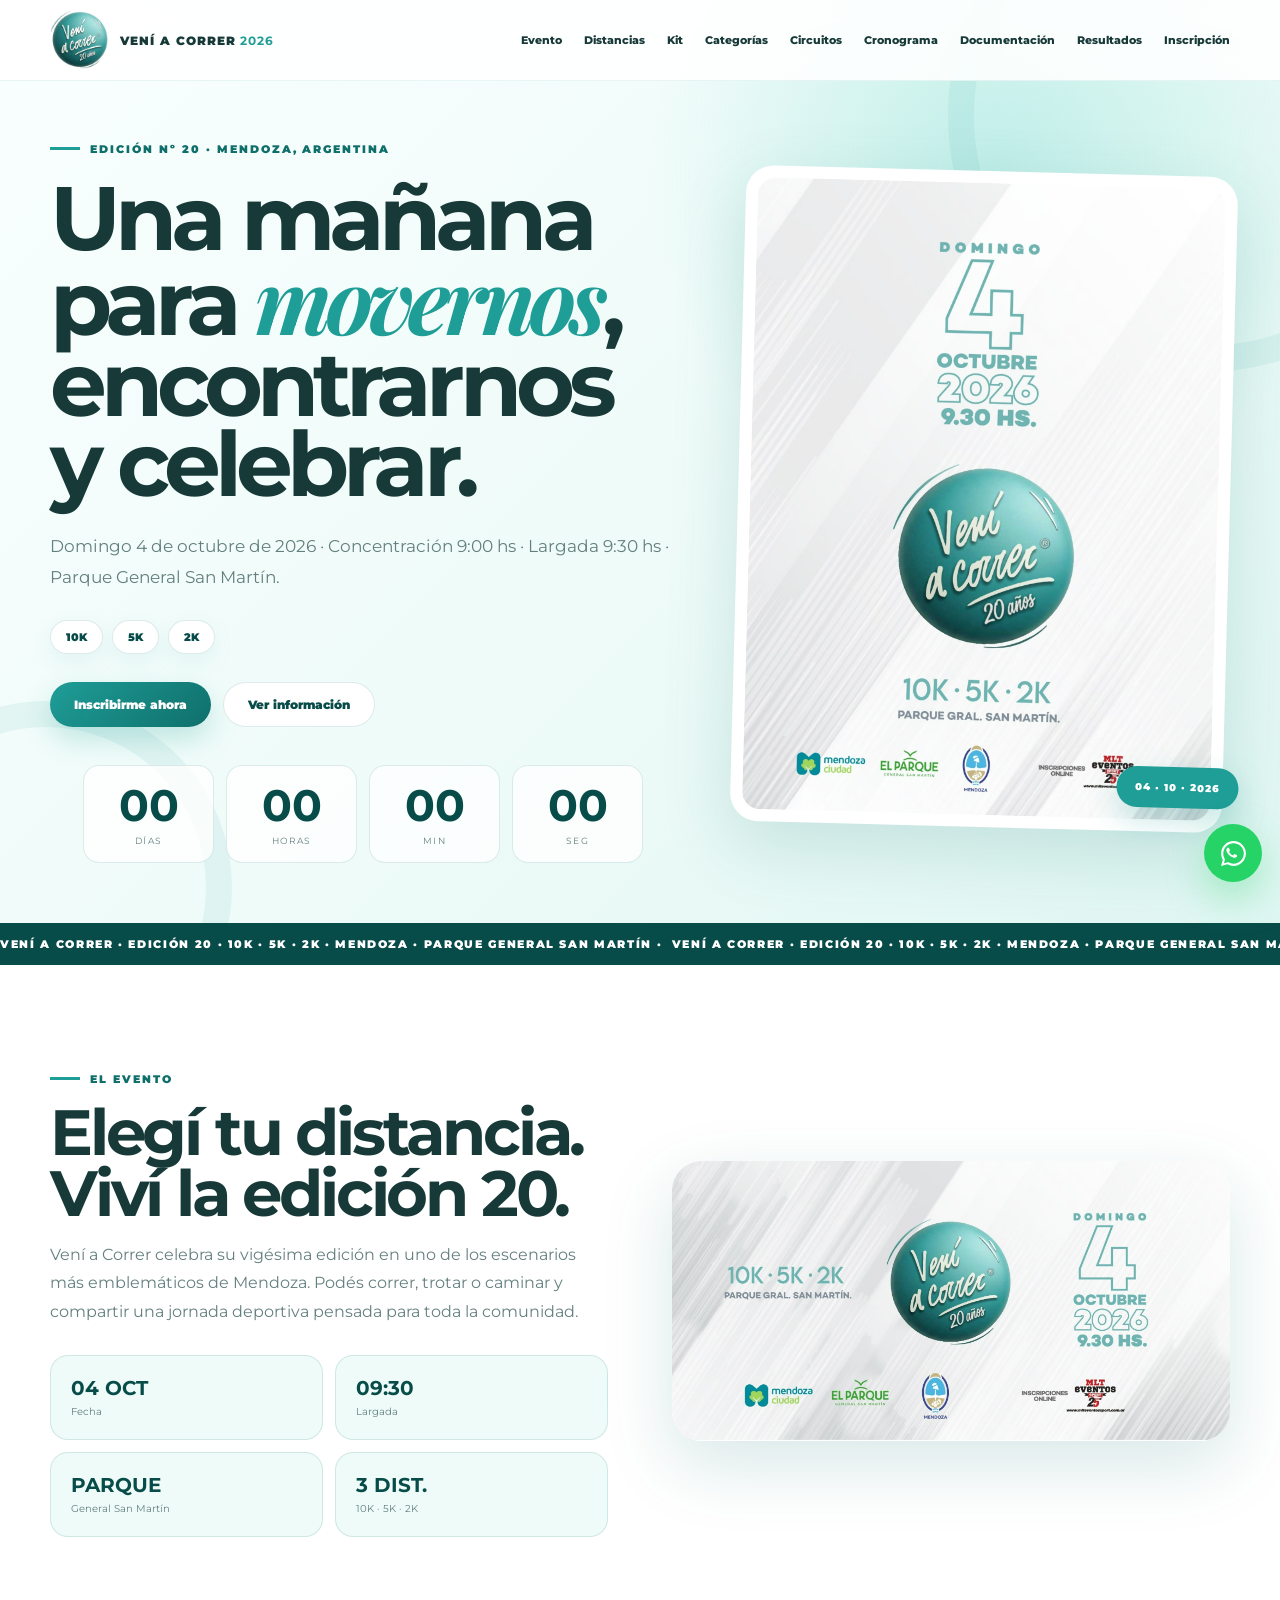
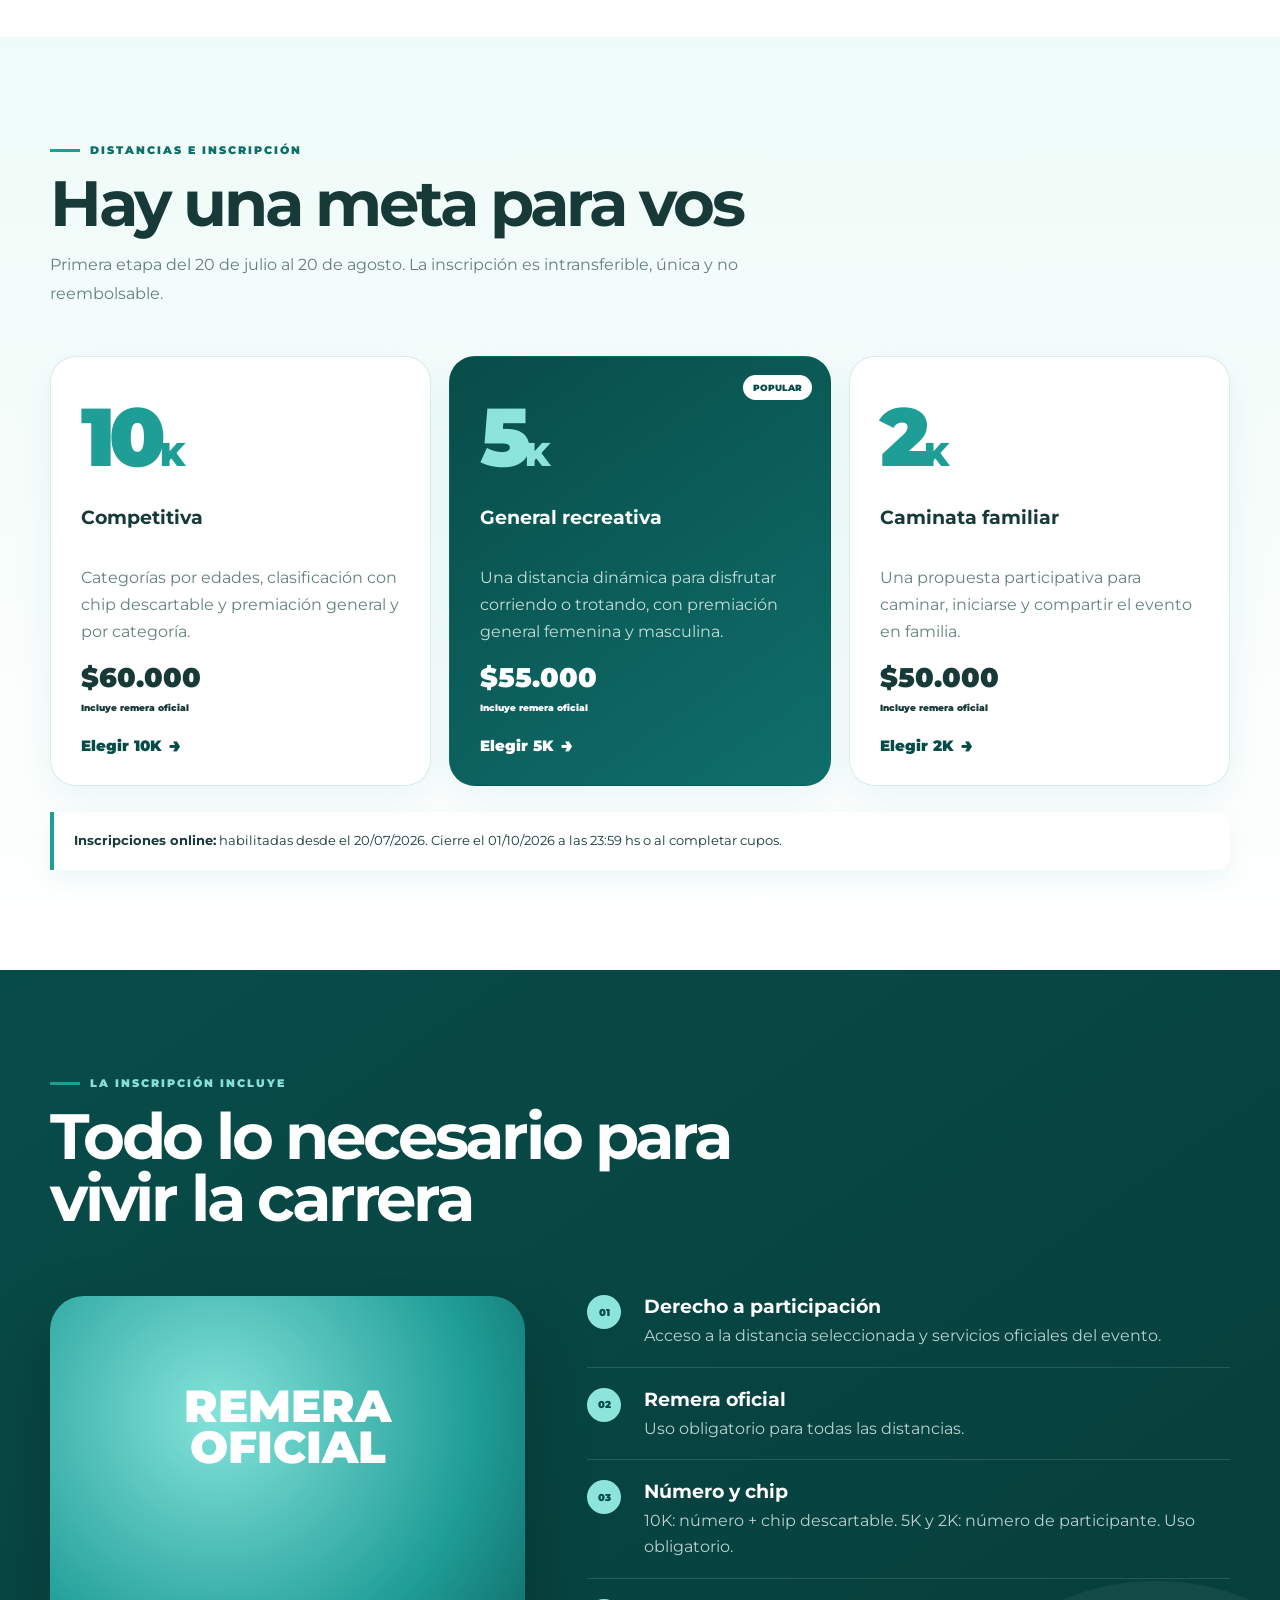
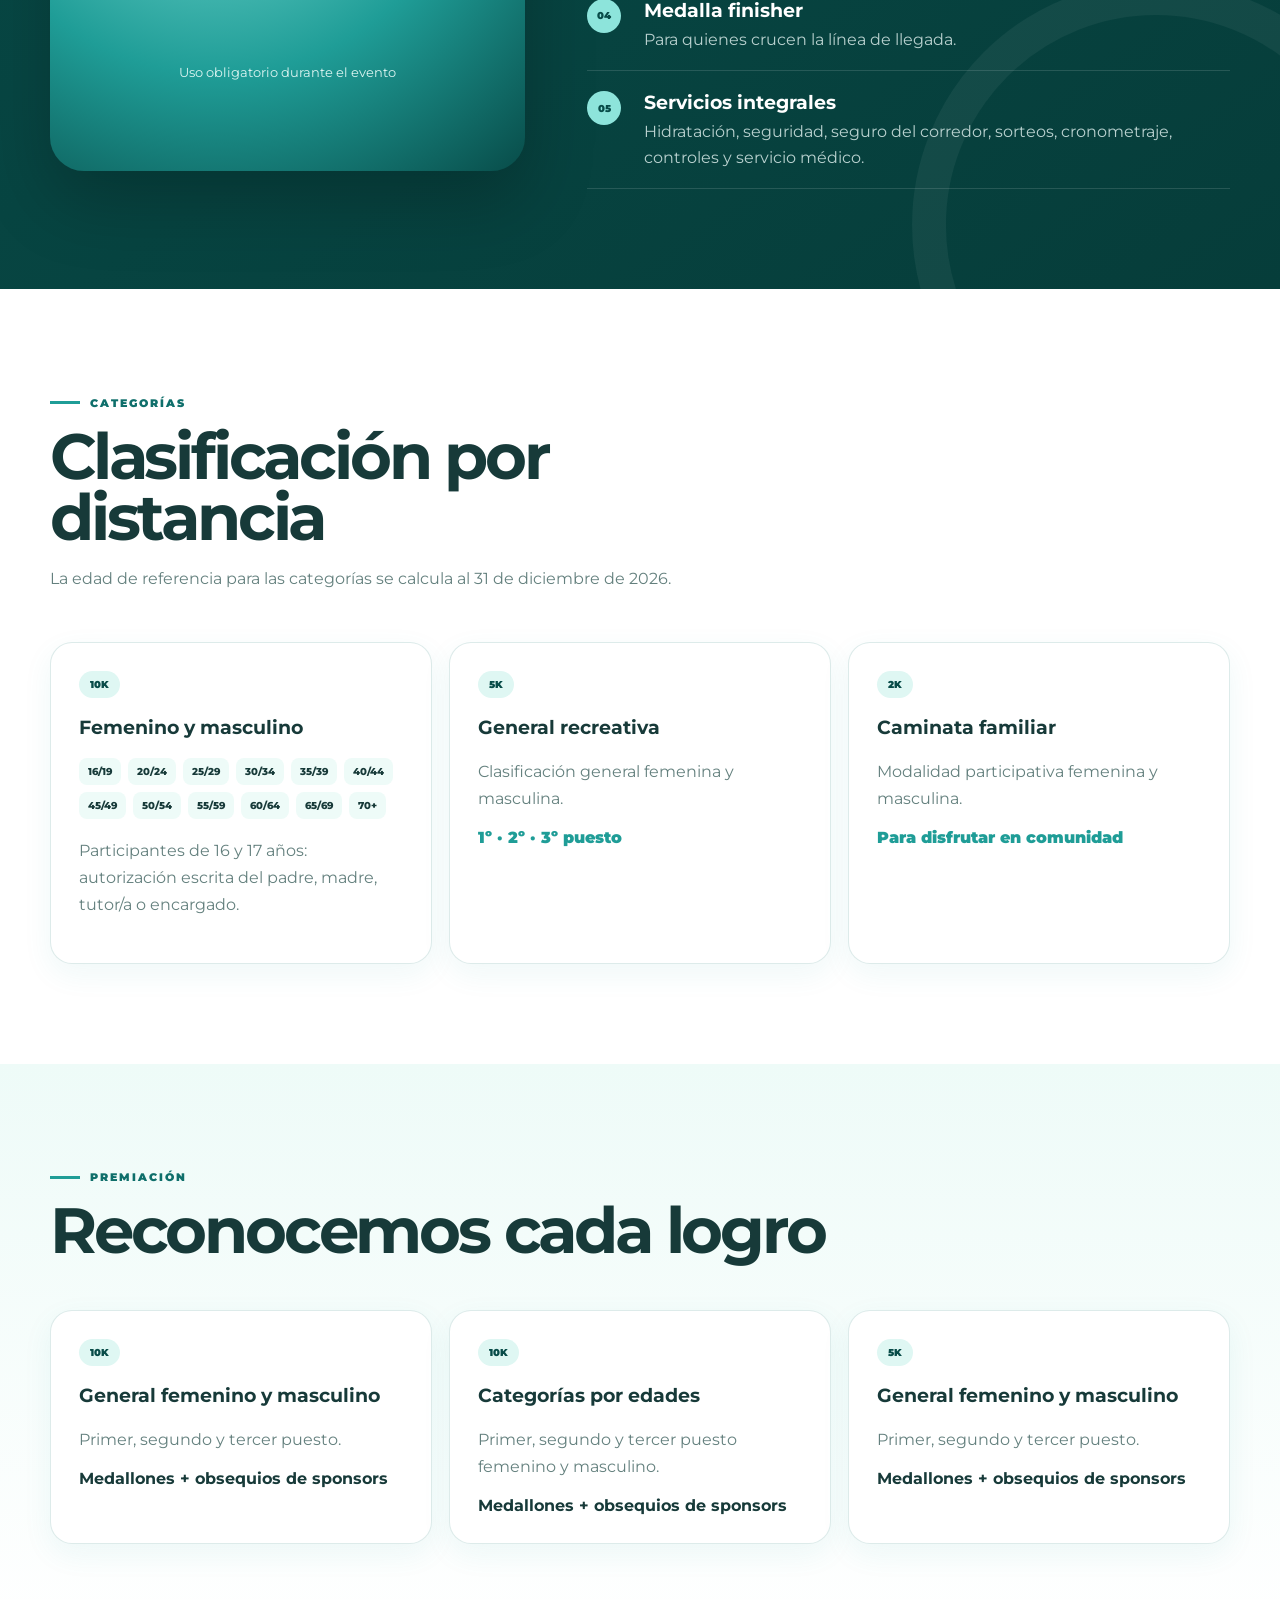
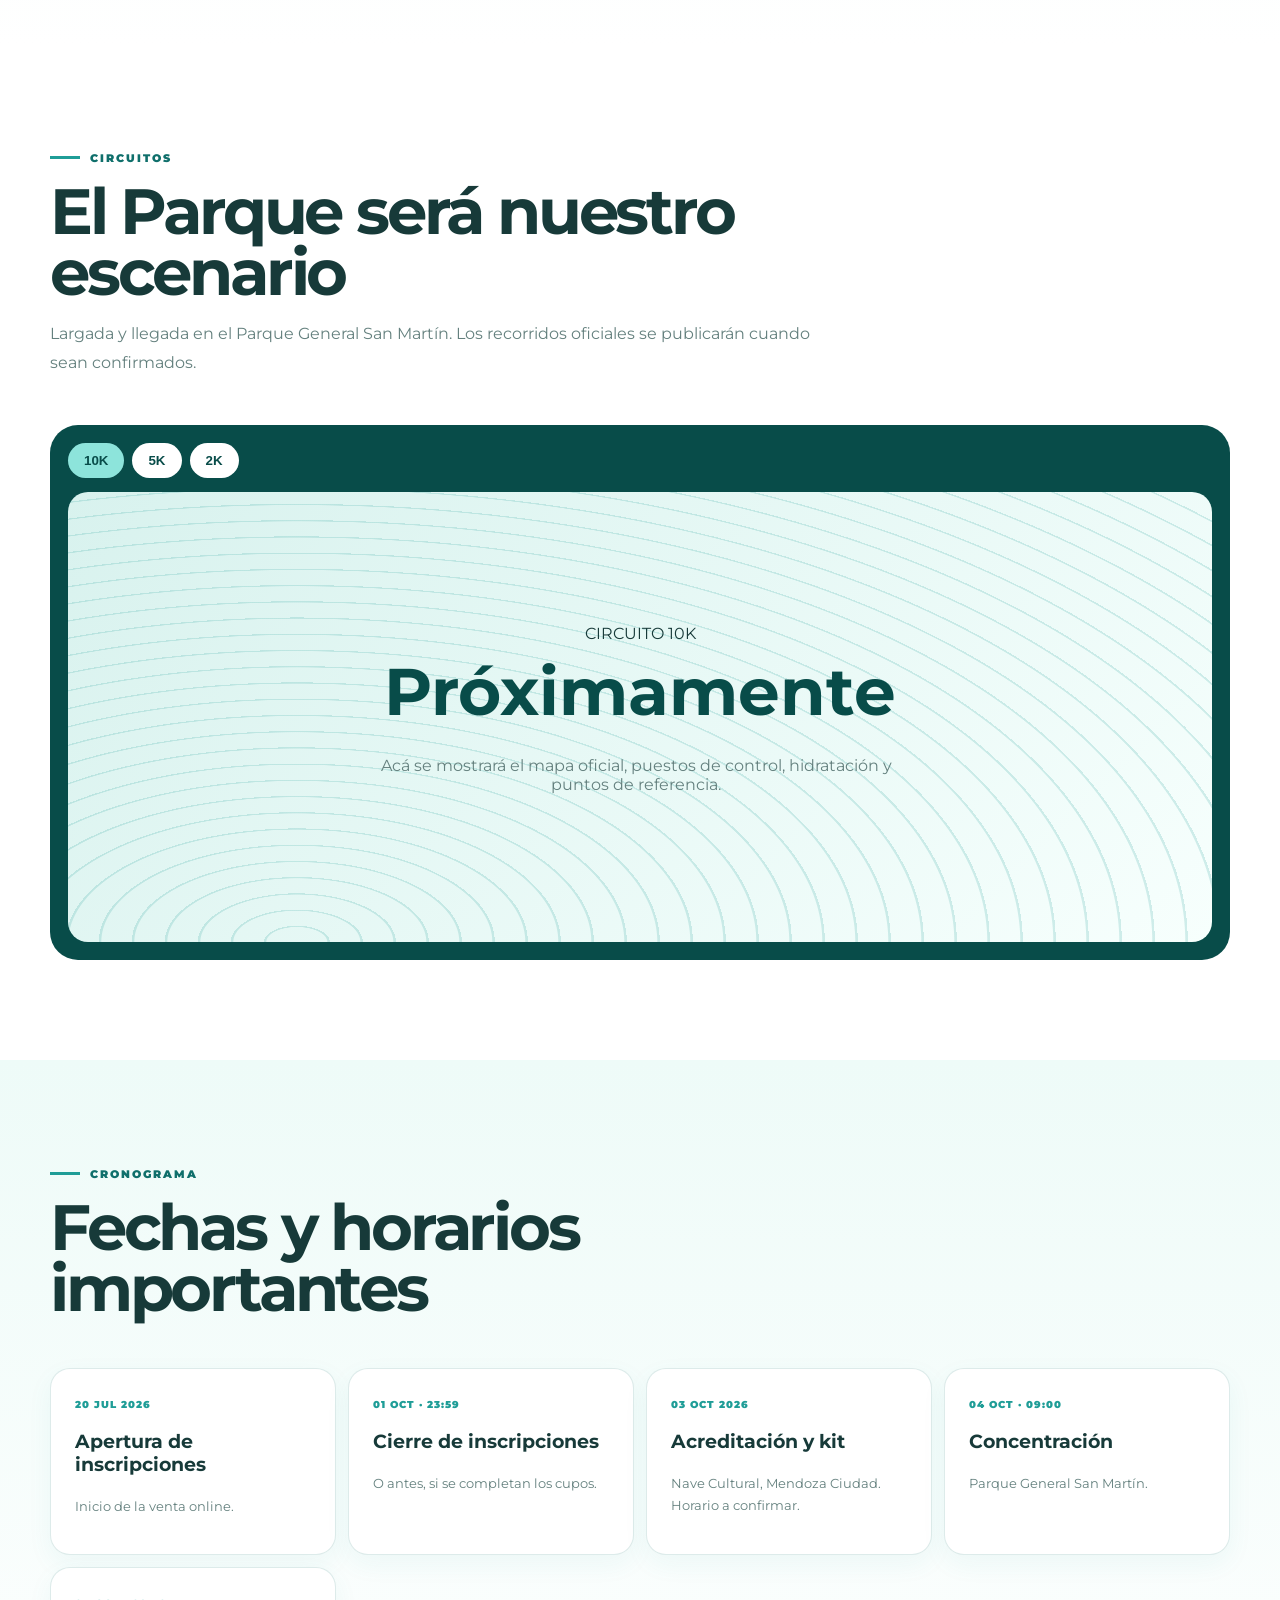
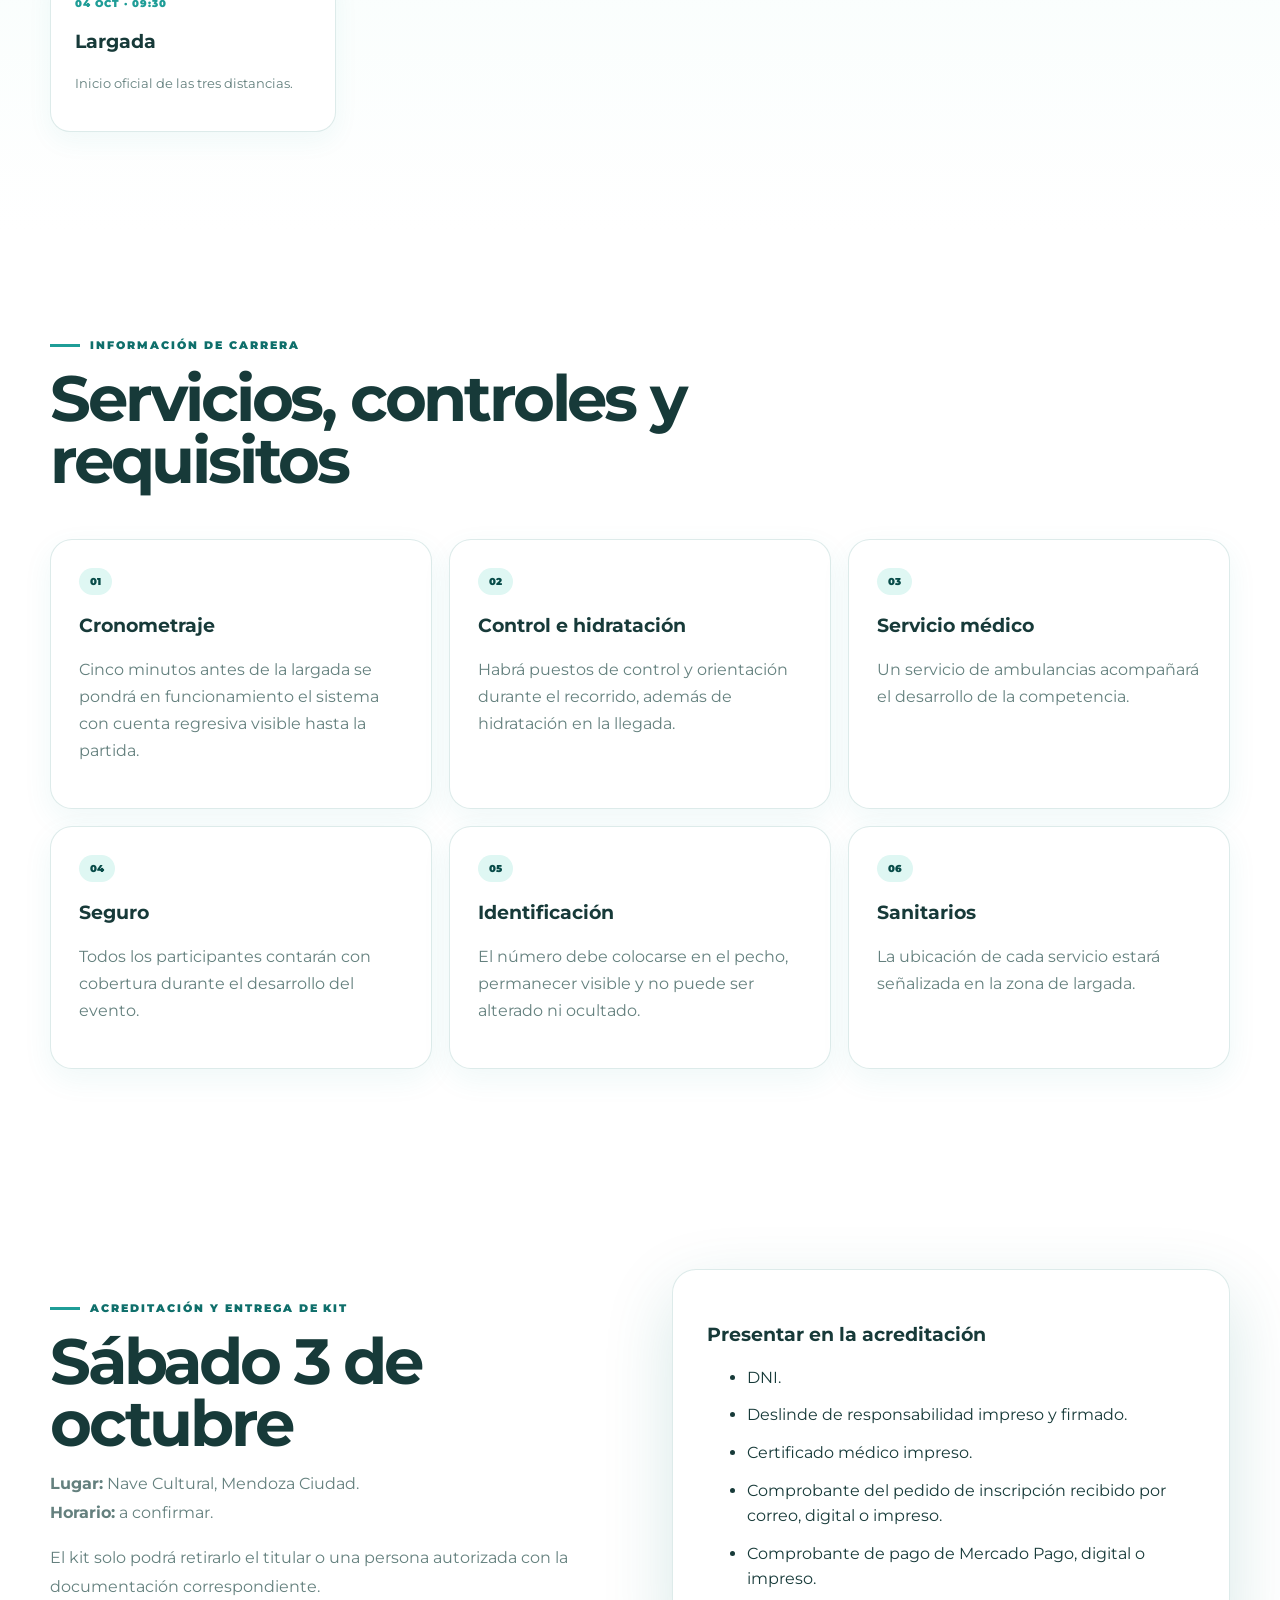
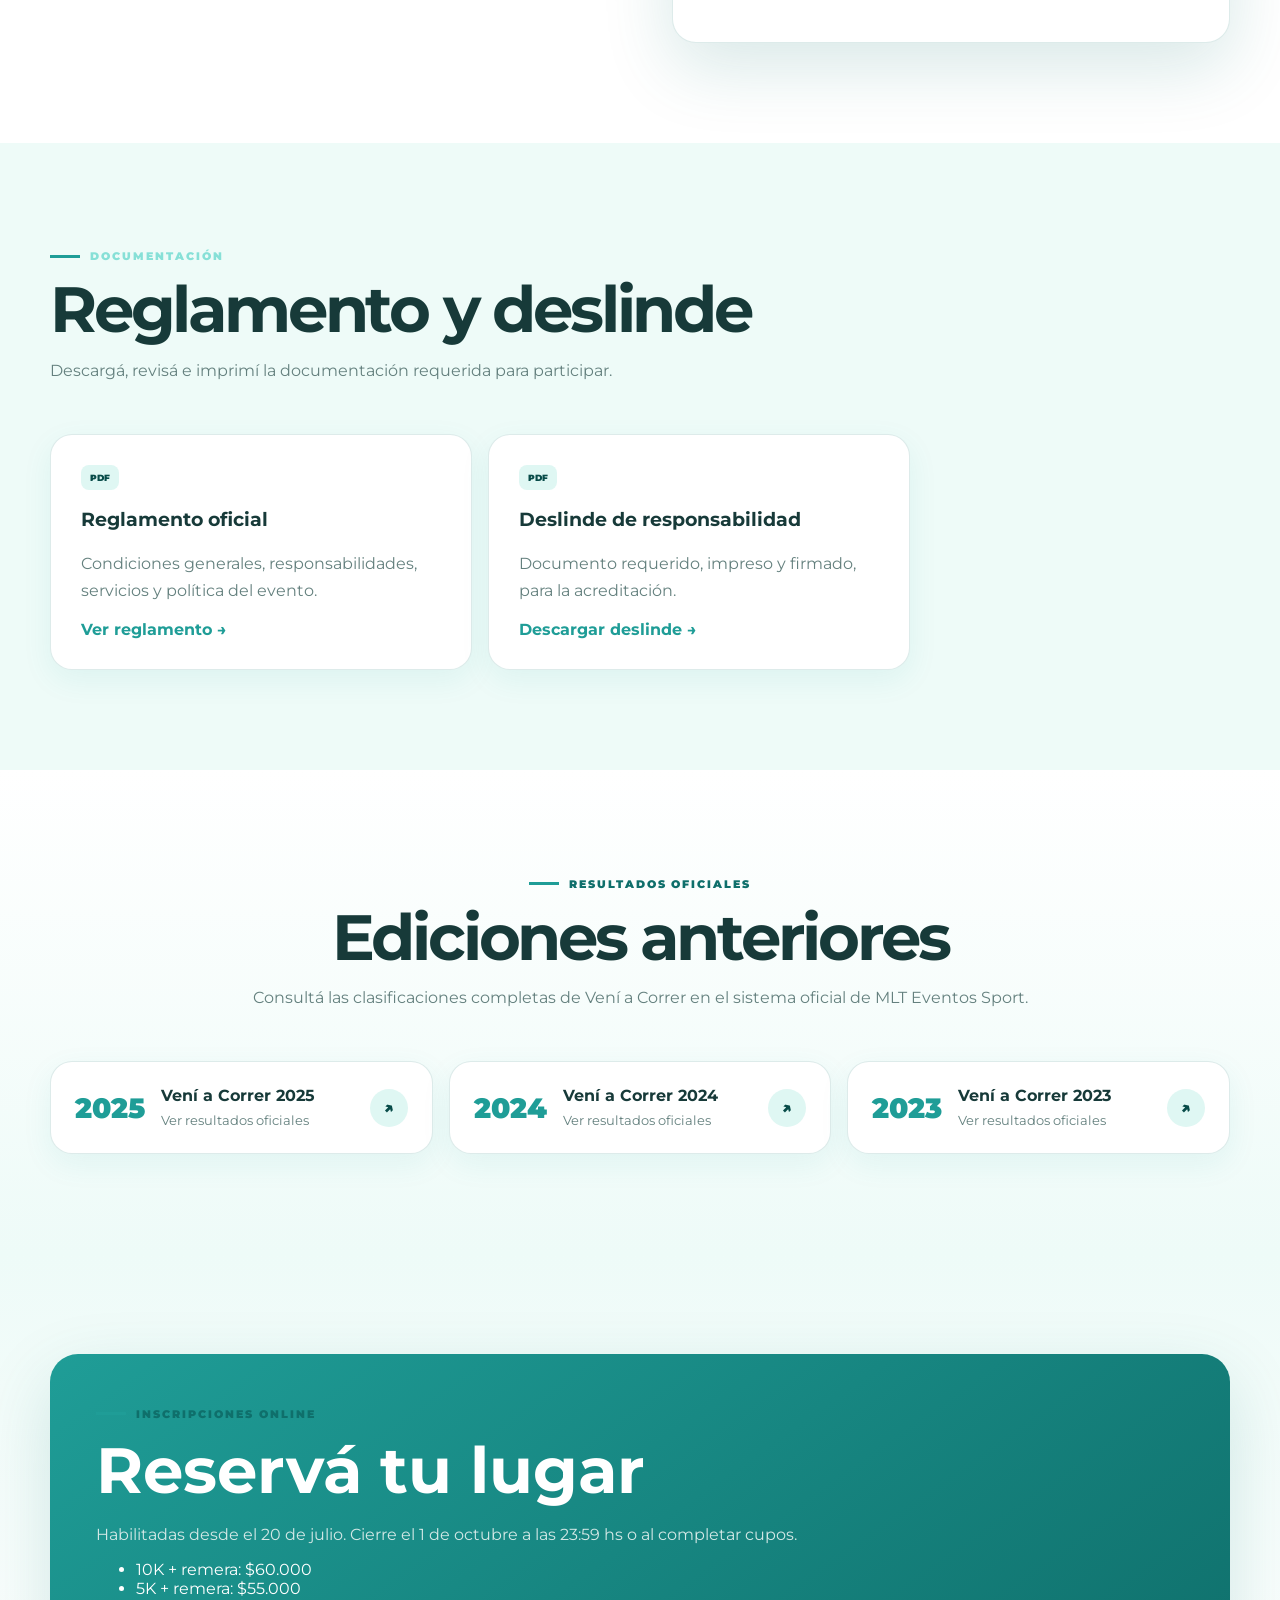
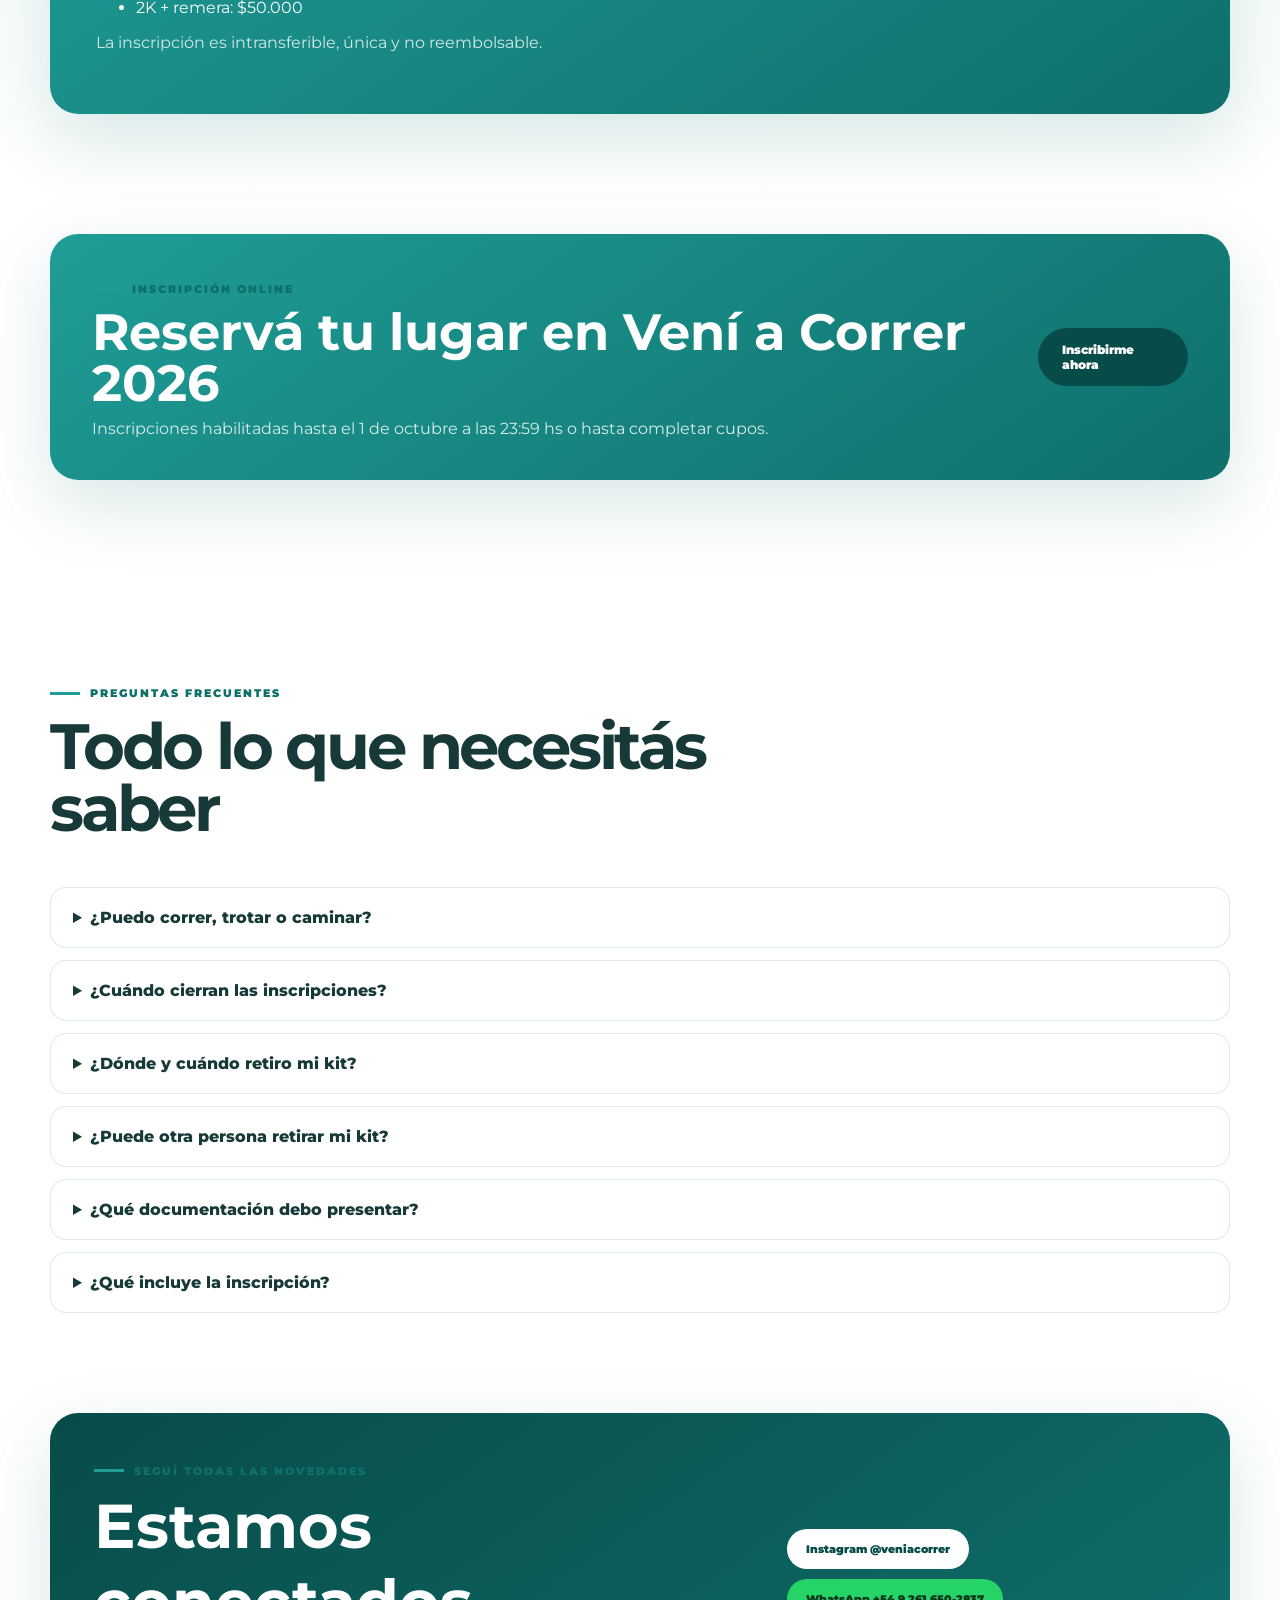
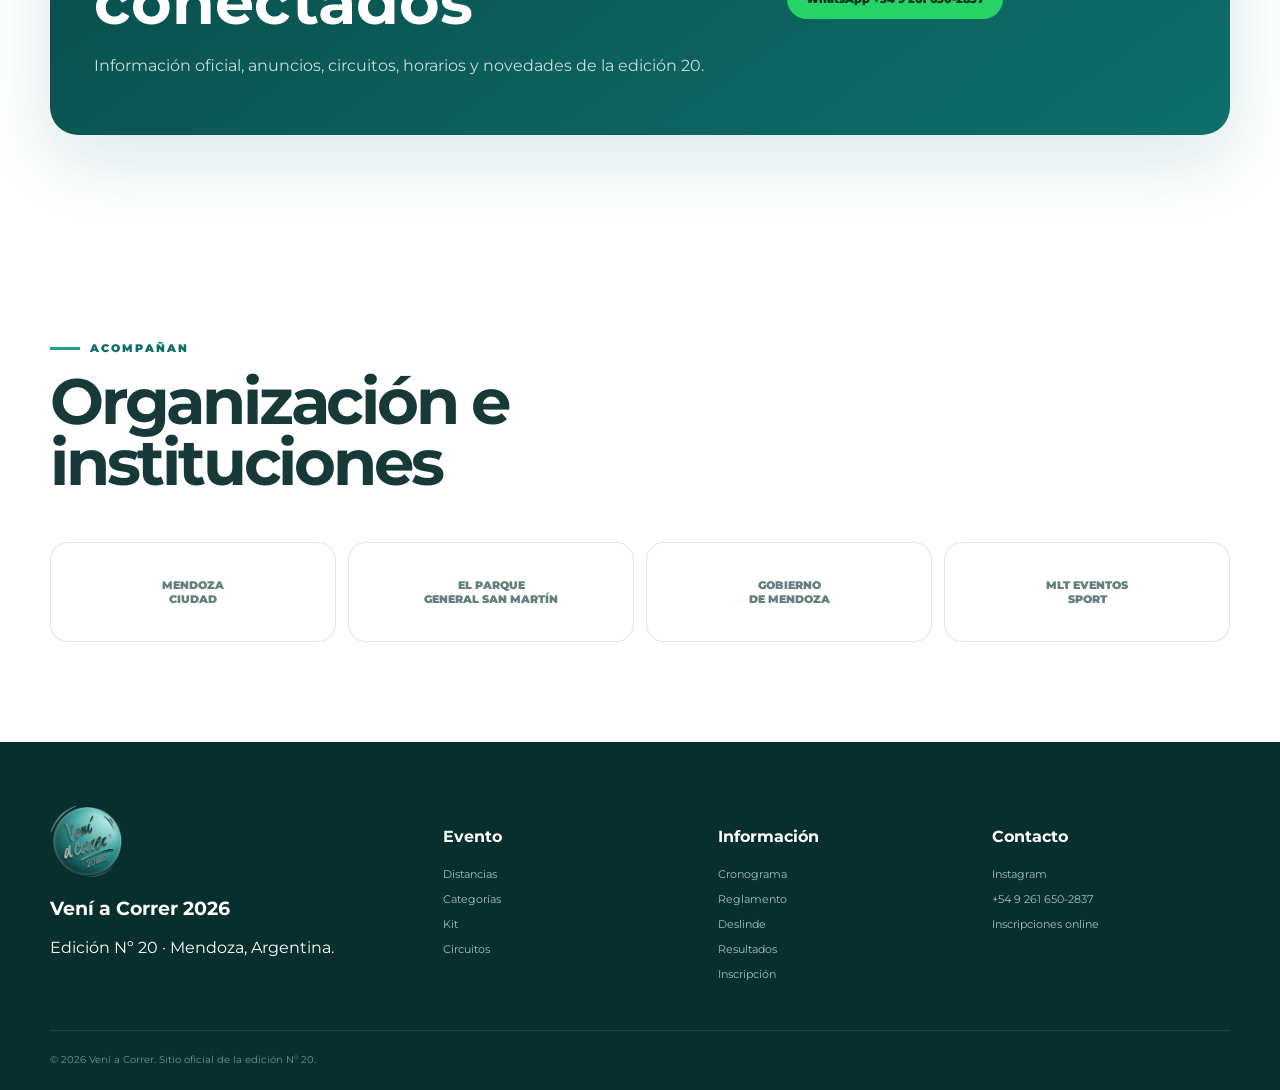
==== commit c455f80f: "Add files via upload" ====
--- a/index.html
+++ b/index.html
@@ -15,7 +15,7 @@
   <link rel="preconnect" href="https://fonts.googleapis.com" />
   <link rel="preconnect" href="https://fonts.gstatic.com" crossorigin />
   <link href="https://fonts.googleapis.com/css2?family=Montserrat:wght@400;500;600;700;800;900&family=Playfair+Display:ital,wght@1,700&display=swap" rel="stylesheet" />
-  <link rel="stylesheet" href="styles.css?v=8" />
+  <link rel="stylesheet" href="styles.css?v=9" />
   <title>Vení a Correr 2026 | Edición 20 años</title>
   <script type="application/ld+json">
   {"@context":"https://schema.org","@type":"SportsEvent","name":"Vení a Correr 2026 — Edición 20 años","startDate":"2026-10-04T09:30:00-03:00","endDate":"2026-10-04T13:00:00-03:00","eventStatus":"https://schema.org/EventScheduled","eventAttendanceMode":"https://schema.org/OfflineEventAttendanceMode","location":{"@type":"Place","name":"Parque General San Martín","address":{"@type":"PostalAddress","addressLocality":"Mendoza","addressRegion":"Mendoza","addressCountry":"AR"}},"offers":{"@type":"Offer","url":"https://inscripciones.mlteventossport.com.ar/eventos/veni-a-correr-2026","availability":"https://schema.org/InStock","validFrom":"2026-07-20T00:00:00-03:00"},"description":"Carrera 10K, 5K y 2K en el Parque General San Martín, Mendoza."}
@@ -70,9 +70,9 @@
     <section class="section soft" id="distancias">
       <div class="container"><div class="section-head reveal"><span class="eyebrow">DISTANCIAS E INSCRIPCIÓN</span><h2>Hay una meta para vos</h2><p>Primera etapa del 20 de julio al 20 de agosto. La inscripción es intransferible, única y no reembolsable.</p></div>
         <div class="distance-grid">
-          <article class="distance-card reveal"><div class="distance-number">10<span>K</span></div><h3>Competitiva</h3><p>Categorías por edades, clasificación con chip descartable y premiación general y por categoría.</p><div class="price">$60.000 <small>Incluye remera oficial</small></div></article>
-          <article class="distance-card featured reveal"><span class="popular">POPULAR</span><div class="distance-number">5<span>K</span></div><h3>General recreativa</h3><p>Una distancia dinámica para disfrutar corriendo o trotando, con premiación general femenina y masculina.</p><div class="price">$55.000 <small>Incluye remera oficial</small></div></article>
-          <article class="distance-card reveal"><div class="distance-number">2<span>K</span></div><h3>Caminata familiar</h3><p>Una propuesta participativa para caminar, iniciarse y compartir el evento en familia.</p><div class="price">$50.000 <small>Incluye remera oficial</small></div></article>
+          <article class="distance-card reveal"><div class="distance-number">10<span>K</span></div><h3>Competitiva</h3><p>Categorías por edades, clasificación con chip descartable y premiación general y por categoría.</p><div class="price">$60.000 <small>Incluye remera oficial</small></div><a class="distance-choice" href="https://inscripciones.mlteventossport.com.ar/eventos/veni-a-correr-2026" target="_blank" rel="noopener">Elegir 10K <span>→</span></a></article>
+          <article class="distance-card featured reveal"><span class="popular">POPULAR</span><div class="distance-number">5<span>K</span></div><h3>General recreativa</h3><p>Una distancia dinámica para disfrutar corriendo o trotando, con premiación general femenina y masculina.</p><div class="price">$55.000 <small>Incluye remera oficial</small></div><a class="distance-choice" href="https://inscripciones.mlteventossport.com.ar/eventos/veni-a-correr-2026" target="_blank" rel="noopener">Elegir 5K <span>→</span></a></article>
+          <article class="distance-card reveal"><div class="distance-number">2<span>K</span></div><h3>Caminata familiar</h3><p>Una propuesta participativa para caminar, iniciarse y compartir el evento en familia.</p><div class="price">$50.000 <small>Incluye remera oficial</small></div><a class="distance-choice" href="https://inscripciones.mlteventossport.com.ar/eventos/veni-a-correr-2026" target="_blank" rel="noopener">Elegir 2K <span>→</span></a></article>
         </div>
         <div class="registration-note reveal"><strong>Inscripciones online:</strong> habilitadas desde el 20/07/2026. Cierre el 01/10/2026 a las 23:59 hs o al completar cupos.</div>
       </div>
@@ -202,6 +202,6 @@
   <div class="floating-actions">
     <a class="floating-whatsapp" aria-label="Contactar por WhatsApp" href="https://wa.me/5492616502837?text=Hola%2C%20quiero%20informaci%C3%B3n%20sobre%20Ven%C3%AD%20a%20Correr%202026" target="_blank" rel="noopener" aria-label="Consultar por WhatsApp"><svg viewBox="0 0 32 32" aria-hidden="true"><path fill="currentColor" d="M19.11 17.38c-.27-.14-1.59-.78-1.84-.87-.25-.09-.43-.14-.61.14-.18.27-.7.87-.86 1.05-.16.18-.32.2-.59.07-.27-.14-1.14-.42-2.17-1.34-.8-.71-1.34-1.59-1.5-1.86-.16-.27-.02-.42.12-.55.12-.12.27-.32.41-.48.14-.16.18-.27.27-.45.09-.18.05-.34-.02-.48-.07-.14-.61-1.48-.84-2.03-.22-.53-.45-.46-.61-.47h-.52c-.18 0-.48.07-.73.34-.25.27-.96.94-.96 2.29s.98 2.66 1.12 2.84c.14.18 1.93 2.95 4.68 4.14.65.28 1.16.45 1.56.58.66.21 1.26.18 1.73.11.53-.08 1.59-.65 1.82-1.28.23-.63.23-1.17.16-1.28-.07-.11-.25-.18-.52-.32z"/><path fill="currentColor" d="M16.03 3.2c-7.06 0-12.8 5.73-12.8 12.79 0 2.25.59 4.45 1.71 6.38L3.12 29l6.79-1.78a12.77 12.77 0 0 0 6.12 1.56h.01c7.05 0 12.79-5.74 12.79-12.8 0-3.42-1.33-6.63-3.75-9.05A12.7 12.7 0 0 0 16.03 3.2zm0 23.42h-.01a10.6 10.6 0 0 1-5.41-1.48l-.39-.23-4.03 1.06 1.08-3.93-.25-.4a10.62 10.62 0 1 1 9.01 4.98z"/></svg></a>
   </div>
-  <script src="script.js?v=8"></script>
+  <script src="script.js?v=9"></script>
 </body>
 </html>
--- a/styles.css
+++ b/styles.css
@@ -371,3 +371,109 @@
     white-space:normal;
   }
 }
+
+
+/* Corrección definitiva de portada y enlaces por distancia */
+.hero-grid{
+  grid-template-columns:minmax(0,1.12fr) minmax(420px,.88fr);
+  gap:62px;
+}
+.hero-art{
+  width:100%;
+  max-width:520px;
+  justify-self:end;
+}
+.poster-wrap{
+  width:100%;
+  min-height:0;
+  padding:12px;
+  aspect-ratio:3 / 4;
+  display:block;
+  overflow:visible;
+}
+.poster-wrap .hero-event-image{
+  width:100%;
+  height:100%;
+  max-height:none;
+  aspect-ratio:auto;
+  object-fit:cover;
+  object-position:center;
+  border-radius:18px;
+}
+.poster-chip{
+  z-index:3;
+}
+.distance-choice{
+  display:inline-flex;
+  align-items:center;
+  gap:8px;
+  width:max-content;
+  margin-top:22px;
+  color:var(--teal-deep);
+  font-size:15px;
+  font-weight:900;
+  transition:transform .2s ease,color .2s ease;
+}
+.distance-choice span{
+  font-size:20px;
+  line-height:1;
+  transition:transform .2s ease;
+}
+.distance-choice:hover{
+  color:var(--teal);
+  transform:translateX(2px);
+}
+.distance-choice:hover span{
+  transform:translateX(4px);
+}
+.featured .distance-choice{
+  color:#fff;
+}
+.featured .distance-choice:hover{
+  color:#8de4db;
+}
+
+@media(max-width:1050px){
+  .hero-grid{
+    grid-template-columns:minmax(0,1fr) minmax(360px,.82fr);
+    gap:42px;
+  }
+  .hero-art{
+    max-width:460px;
+  }
+}
+
+@media(max-width:900px){
+  .hero-grid{
+    grid-template-columns:1fr;
+  }
+  .hero-art{
+    width:min(100%,560px);
+    max-width:none;
+    justify-self:center;
+    margin:18px auto 0;
+  }
+  .poster-wrap{
+    aspect-ratio:3 / 4;
+  }
+}
+
+@media(max-width:560px){
+  .hero-art{
+    width:100%;
+  }
+  .poster-wrap{
+    width:100%;
+    padding:8px;
+    aspect-ratio:3 / 4;
+  }
+  .poster-wrap .hero-event-image{
+    width:100%;
+    height:100%;
+    object-fit:cover;
+  }
+  .distance-choice{
+    margin-top:18px;
+    font-size:14px;
+  }
+}
